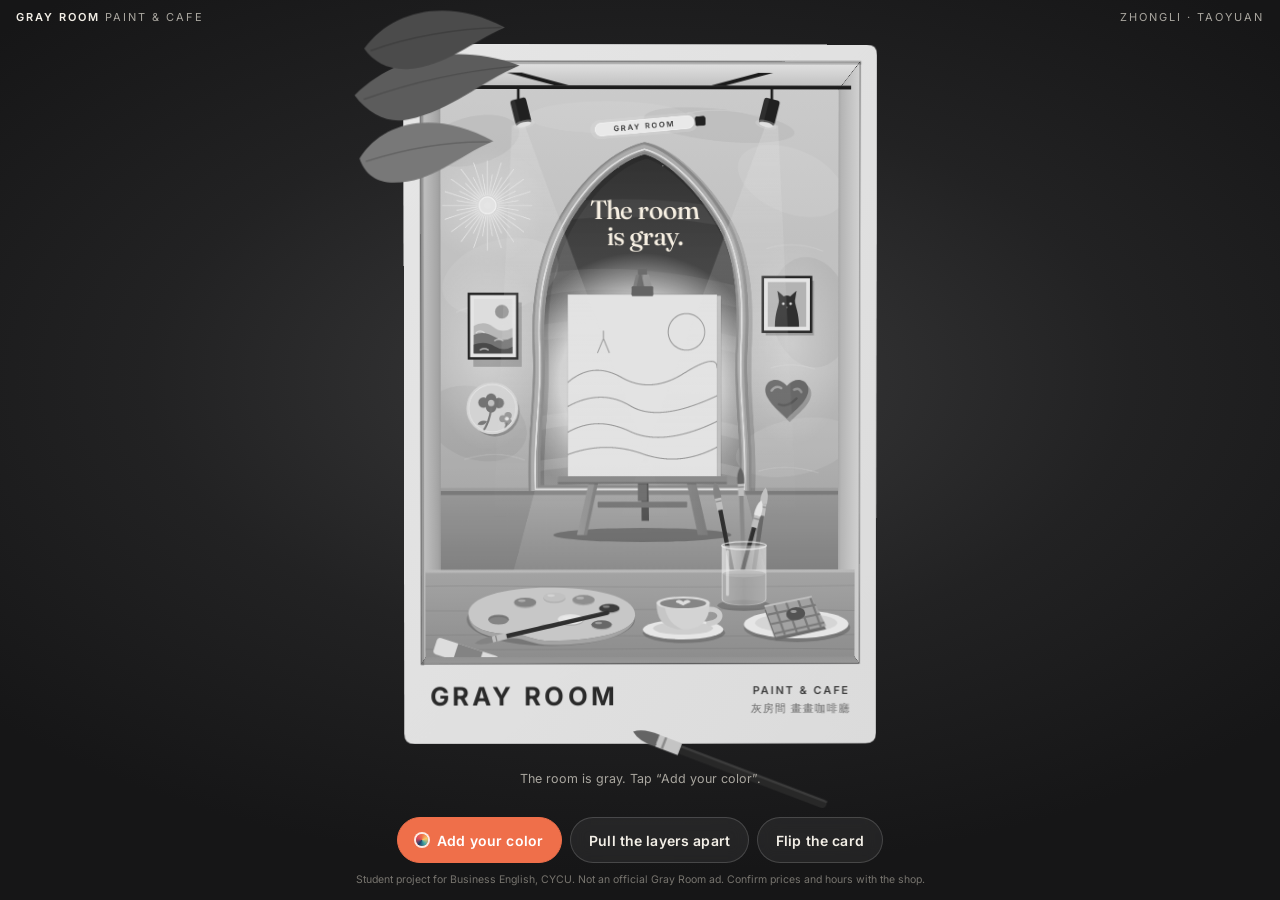
==== grayroom/index.html @ a8690498 "Add Gray Room 3D postcard page A layered CSS-3D virtual postcard for the Business English marketing " ====
<!doctype html>
<html lang="en">
<head>
<meta charset="utf-8">
<meta name="viewport" content="width=device-width, initial-scale=1, viewport-fit=cover">
<title>Gray Room Postcard</title>
<meta name="description" content="A layered 3D postcard for Gray Room Paint &amp; Cafe in Zhongli. Tilt it, add your color, and pull the layers apart.">
<meta name="theme-color" content="#1b1b1c">
<meta property="og:title" content="Gray Room Paint &amp; Cafe: a 3D postcard">
<meta property="og:description" content="The room is gray. The color is yours.">
<link rel="icon" href="data:image/svg+xml,%3Csvg xmlns='http://www.w3.org/2000/svg' viewBox='0 0 64 64'%3E%3Crect width='64' height='64' rx='12' fill='%23bdbbb6'/%3E%3Cpath d='M16 56V30a16 16 0 0 1 32 0v26z' fill='%23ef6f4a'/%3E%3C/svg%3E">
<link rel="preload" href="fonts/fraunces.woff2" as="font" type="font/woff2" crossorigin>
<style>
@font-face{font-family:Fraunces;src:url(fonts/fraunces.woff2) format("woff2");font-weight:300 700;font-style:normal;font-display:swap}
@font-face{font-family:Fraunces;src:url(fonts/fraunces-italic.woff2) format("woff2");font-weight:300 700;font-style:italic;font-display:swap}
@font-face{font-family:Inter;src:url(fonts/inter.woff2) format("woff2");font-weight:400 700;font-style:normal;font-display:swap}

:root{
  color-scheme:dark;
  --bg:#1b1b1c; --bg2:#2a2a2b; --ink:#f3efe7; --muted:#a9a69f; --line:rgba(255,255,255,.16);
  --coral:#ef6f4a; --amber:#f8c865; --paper:#f4f1ea; --paper-ink:#262626;
  --ease:cubic-bezier(.65,0,.25,1);
  --sans:Inter,"PingFang TC","Noto Sans TC","Microsoft JhengHei",system-ui,-apple-system,"Segoe UI",sans-serif;
  --serif:Fraunces,Georgia,"Times New Roman",serif;
}
*{box-sizing:border-box}
html,body{height:100%;margin:0}
body{
  background:var(--bg);color:var(--ink);font-family:var(--sans);
  -webkit-font-smoothing:antialiased;overflow:hidden;overscroll-behavior:none;
  -webkit-tap-highlight-color:transparent;
}
button{font:inherit;color:inherit}

.app{position:fixed;inset:0;display:flex;flex-direction:column;
  padding:max(10px,env(safe-area-inset-top)) max(16px,env(safe-area-inset-right)) max(12px,env(safe-area-inset-bottom)) max(16px,env(safe-area-inset-left))}

/* soft room light behind the card: gray at first, warm once colour arrives */
.glow{position:fixed;inset:0;pointer-events:none;
  background:radial-gradient(ellipse 70% 55% at 50% 42%,#3a3a3b 0%,#222223 55%,#161617 100%)}
.glow::after{content:"";position:absolute;inset:0;opacity:0;transition:opacity 2.6s var(--ease);
  background:radial-gradient(ellipse 72% 56% at 50% 42%,#5a3b3f 0%,#2c2330 52%,#151318 100%)}
body.is-color .glow::after{opacity:1}

.top{position:relative;z-index:3;display:flex;align-items:baseline;justify-content:space-between;gap:12px;
  font-size:clamp(9px,2.6vw,11px);letter-spacing:.18em;text-transform:uppercase;color:var(--muted);min-height:18px;white-space:nowrap}
.top b{color:var(--ink);font-weight:600}

/* ---------- stage ---------- */
.stage{position:relative;z-index:2;flex:1;min-height:0;display:grid;place-items:center;
  touch-action:none;cursor:grab;user-select:none;-webkit-user-select:none}
.stage.dragging{cursor:grabbing}
.rig{width:var(--W);height:calc(var(--W)*1.48);transition:transform 1.5s var(--ease)}
.persp{position:relative;width:100%;height:100%;perspective:calc(var(--W)*2.6);perspective-origin:50% 46%}
.card,.forecard{position:absolute;inset:0;transform-style:preserve-3d;will-change:transform}
.forecard{pointer-events:none;transition:opacity .6s var(--ease)}
body.mode-back .forecard{opacity:0}

.layer{position:absolute;transform-style:preserve-3d;transition:transform 1.5s var(--ease);pointer-events:none}
.layer.card-u{inset:0}
.layer.fore-u{inset:-15%}
.layer.fore-u svg{left:11.5385%;top:11.5385%;width:76.923%;height:76.923%}
.layer.fore-u::after{inset:11.5385%}
.layer.fore-u .tag{left:11.5385%;bottom:88.4615%}
/* scene layers are sheets the size of the window in the paper frame (36,36,928,1274 of 1000x1480) */
.layer.scene-u{left:3.6%;top:2.4324%;width:92.8%;height:86.0811%}
.layer.scene-u svg{overflow:hidden}

/* the room is a real box behind the paper: two side walls, ceiling, floor */
.box{position:absolute;pointer-events:none;transition:opacity .7s var(--ease),width 1.5s var(--ease),height 1.5s var(--ease),filter 2.4s var(--ease);
  filter:grayscale(1)}
body.is-color .box{filter:grayscale(0)}
.box.l,.box.r{top:2.4324%;height:86.0811%;width:var(--D)}
.box.t,.box.b{left:3.6%;width:92.8%;height:var(--D)}
.box.l{left:3.6%;transform-origin:0 50%;transform:rotateY(90deg);background:linear-gradient(90deg,#c9c5bd,#a8a49c 70%,#8c8880)}
.box.r{right:3.6%;transform-origin:100% 50%;transform:rotateY(-90deg);background:linear-gradient(270deg,#d6d2c9,#b9b5ad 70%,#9a968e)}
.box.t{top:2.4324%;transform-origin:50% 0;transform:rotateX(-90deg);background:linear-gradient(180deg,#e6e3dc,#c4c1ba 70%,#a9a69f)}
.box.b{bottom:11.4865%;transform-origin:50% 100%;transform:rotateX(90deg);background:linear-gradient(0deg,#9a9894,#807e7a 70%,#6a6866)}
body.mode-layers .box,body.mode-back .box{opacity:0}
.layer > .copy{position:absolute;inset:0}
.layer svg{position:absolute;inset:0;width:100%;height:100%;display:block;overflow:visible}

.copy.g{filter:grayscale(1) contrast(.94) brightness(.97)}
.copy.g .co,.copy.c .go{display:none}
.copy.c{
  -webkit-mask-image:radial-gradient(ellipse 100% 72% at 50% 53%,#000 calc(var(--r) - 16%),transparent var(--r));
          mask-image:radial-gradient(ellipse 100% 72% at 50% 53%,#000 calc(var(--r) - 16%),transparent var(--r));
}
.all-gray .copy.c{display:none}
.all-color .copy.c{-webkit-mask-image:none;mask-image:none}
.all-color .copy.g{display:none}

/* headline swap */
.w-gray,.w-color{transition:opacity 1.4s var(--ease)}
.w-color{opacity:0}
.w-stroke{stroke-dasharray:100;stroke-dashoffset:100;transition:stroke-dashoffset 1.6s var(--ease) 1.2s}
body.is-color .w-gray{opacity:0}
body.is-color .w-color{opacity:1;transition-delay:.9s}
body.is-color .w-stroke{stroke-dashoffset:0}

/* layer outlines + labels for the pulled-apart view */
.layer::after{content:"";position:absolute;inset:0;border:1px solid rgba(255,255,255,.5);border-radius:2px;
  background:rgba(255,255,255,.035);opacity:0;transition:opacity .9s var(--ease)}
.tag{position:absolute;left:0;bottom:100%;margin-bottom:calc(var(--W)*.012);white-space:nowrap;
  font:700 calc(var(--W)*.044)/1 var(--sans);letter-spacing:.04em;color:var(--amber);
  opacity:0;transition:opacity .9s var(--ease)}
body.mode-layers .layer::after{opacity:1}
body.mode-layers .tag{opacity:.95;transition-delay:.6s}

/* dust in the light + steam: slow drifting, nothing flies in */
.air{position:absolute;left:3.6%;top:2.4324%;width:92.8%;height:86.0811%;pointer-events:none;transform-style:preserve-3d;transition:transform 1.5s var(--ease),opacity .8s}
.mote{position:absolute;width:3px;height:3px;border-radius:50%;background:#fff3d6;opacity:0;
  animation:mote var(--d) linear var(--dl) infinite}
@keyframes mote{0%{transform:translate3d(0,0,0);opacity:0}15%{opacity:var(--o)}85%{opacity:var(--o)}100%{transform:translate3d(var(--dx),var(--dy),0);opacity:0}}
.steam{position:absolute;left:55.5%;top:82%;width:9%;height:9%;pointer-events:none}
.steam span{position:absolute;bottom:0;width:18%;height:100%;border-radius:50%;
  background:linear-gradient(to top,rgba(255,255,255,.5),rgba(255,255,255,0));filter:blur(3px);
  transform-origin:50% 100%;opacity:0;animation:steam 5.5s ease-in-out infinite}
.steam span:nth-child(1){left:18%}.steam span:nth-child(2){left:44%;animation-delay:1.8s}.steam span:nth-child(3){left:68%;animation-delay:3.4s}
@keyframes steam{0%{transform:translateY(8%) scaleY(.5) skewX(0);opacity:0}30%{opacity:.75}100%{transform:translateY(-70%) scaleY(1.15) skewX(9deg);opacity:0}}
body.mode-layers .air,body.mode-back .air{opacity:0}

/* ---------- back of the card ---------- */
.back{position:absolute;inset:0;transform:rotateY(180deg) translateZ(1px);backface-visibility:hidden;-webkit-backface-visibility:hidden;
  background:linear-gradient(135deg,#f7f4ee,#ece8df);color:var(--paper-ink);border-radius:2.2cqw;
  container-type:inline-size;overflow:hidden;opacity:0;transition:transform 1.5s var(--ease),opacity 0s linear .7s;pointer-events:none}
body.mode-back .back{opacity:1;pointer-events:auto;transition:transform 1.5s var(--ease),opacity 0s}
.back-in{position:absolute;inset:0;padding:5.4cqw 6.2cqw 5cqw;display:flex;flex-direction:column;font-size:3.1cqw;line-height:1.46}
.b-top{display:flex;justify-content:space-between;align-items:flex-start;gap:3cqw}
.b-kicker{font-size:2.5cqw;letter-spacing:.3em;text-transform:uppercase;color:#77736b;font-weight:600}
.b-name{margin-top:1.6cqw;font:700 6.2cqw/1.05 var(--sans);letter-spacing:.1em;text-transform:uppercase;color:var(--paper-ink)}
.b-name span{display:block;margin-top:1.6cqw;font-weight:500;font-size:3.6cqw;letter-spacing:.3em;color:#5b5750}
.b-rate{margin-top:2.4cqw;font-size:2.8cqw;color:#5b5750}
.b-rate b{color:#c8502f;font-weight:600}
.stampbox{position:relative;width:36cqw;height:26.5cqw;flex:none}
.stamp{position:absolute;right:0;top:0;width:31cqw;aspect-ratio:4/3;margin:0;background:#fff;padding:1.5cqw;transform:rotate(2.5deg);
  box-shadow:0 .5cqw 1.8cqw rgba(0,0,0,.2);
  outline:.5cqw dotted #cfc9bd;outline-offset:-.15cqw}
.stamp svg,.stamp img{width:100%;height:100%;display:block;object-fit:cover}
.postmark{position:absolute;left:0;bottom:0;width:15cqw;height:15cqw;opacity:.62;transform:rotate(-12deg)}
.b-h{font-family:var(--serif);font-weight:500;font-size:7.3cqw;line-height:1.06;letter-spacing:-.025em;margin:2.6cqw 0 2.2cqw}
.b-h em{font-style:italic;color:#c8502f}
.b-p{margin:0;color:#4b4842}
.facts{list-style:none;margin:3cqw 0 0;padding:0;display:grid;grid-template-columns:repeat(3,1fr);gap:2.4cqw}
.facts li{border-top:.5cqw solid var(--paper-ink);padding-top:1.6cqw;font-size:2.75cqw;line-height:1.35;color:#5b5750}
.facts b{display:block;font-family:var(--serif);font-weight:600;font-size:4.1cqw;line-height:1.15;color:var(--paper-ink);margin-bottom:.7cqw;letter-spacing:-.01em}
.offer{margin:2.8cqw 0 0;padding:2.1cqw 3cqw;background:#262626;color:#f6efe2;border-radius:1.6cqw;font-size:2.95cqw;line-height:1.4}
.offer b{color:var(--amber);font-weight:600}
.info{margin:auto 0 0;display:grid;grid-template-columns:auto 1fr;gap:1.1cqw 3cqw;font-size:2.8cqw;line-height:1.38;color:#4b4842;
  border-top:.25cqw solid #cfc9bd;padding-top:2.4cqw}
.info dt{font-weight:600;letter-spacing:.14em;text-transform:uppercase;font-size:2.45cqw;color:#77736b;padding-top:.35cqw}
.info dd{margin:0}
.cta{display:grid;grid-template-columns:repeat(3,1fr);gap:2cqw;margin-top:2.6cqw}
.cta a{display:flex;align-items:center;justify-content:center;min-height:11cqw;padding:0 1cqw;border-radius:99px;
  text-decoration:none;font-weight:600;font-size:3cqw;color:var(--paper-ink);border:.4cqw solid var(--paper-ink);text-align:center}
.cta a.primary{background:var(--coral);border-color:var(--coral);color:#fff}
.cta a:focus-visible{outline:.6cqw solid #1c3f6e;outline-offset:.5cqw}
.fine{margin:2.2cqw 0 0;font-size:2.1cqw;line-height:1.4;color:#8a857b}

/* ---------- controls ---------- */
.ui{position:relative;z-index:3;display:flex;flex-direction:column;align-items:center;gap:10px;padding-top:8px}
.hint{margin:0;font-size:12.5px;line-height:1.5;color:var(--muted);min-height:3em;max-width:34em;text-align:center}
.hint b{color:var(--amber);font-weight:600}
.hint span{white-space:nowrap}
.btns{display:flex;gap:8px;flex-wrap:wrap;justify-content:center}
.btn{appearance:none;border:1px solid var(--line);background:rgba(255,255,255,.06);
  min-height:46px;padding:0 18px;border-radius:99px;font-size:14px;font-weight:600;letter-spacing:.01em;cursor:pointer;
  display:inline-flex;align-items:center;gap:9px;transition:background .35s,border-color .35s,color .35s,opacity .35s;
  backdrop-filter:blur(8px);-webkit-backdrop-filter:blur(8px)}
.btn:hover{background:rgba(255,255,255,.12)}
.btn:focus-visible{outline:2px solid var(--amber);outline-offset:3px}
.btn[aria-pressed="true"]{background:var(--ink);color:#1b1b1c;border-color:var(--ink)}
.btn.primary{background:var(--coral);border-color:var(--coral);color:#fff}
.btn.primary:hover{background:#f58460}
.btn.primary[aria-pressed="true"]{background:rgba(255,255,255,.06);border-color:var(--line);color:var(--ink)}
.dot{width:12px;height:12px;border-radius:50%;flex:none;
  background:conic-gradient(#ef6f4a,#f8c865,#46a9a4,#1c3f6e,#d94a5c,#ef6f4a);box-shadow:0 0 0 2px rgba(255,255,255,.85)}
.btn.primary[aria-pressed="true"] .dot{background:#9b9b9b}
.credit{margin:0;font-size:10.5px;line-height:1.4;color:#77746e;text-align:center}

@media (max-height:700px){.btn{min-height:42px}.ui{gap:7px}.hint{min-height:1.5em}}
@media (orientation:landscape) and (max-height:540px){
  .app{flex-direction:row;align-items:stretch;gap:18px}
  .top{position:absolute;left:max(16px,env(safe-area-inset-left));right:max(16px,env(safe-area-inset-right));top:max(8px,env(safe-area-inset-top))}
  .stage{flex:1.1}
  .ui{flex:1;justify-content:center;padding-top:22px}
  .btns{flex-direction:column;align-items:stretch;width:min(100%,300px)}
  .btn{justify-content:center}
}
body.print{background:linear-gradient(135deg,#f7f4ee,#ece8df);overflow:hidden}
body.print .glow,body.print .top,body.print .ui,body.print .air{display:none}
body.print .app{padding:0}
body.print .rig,body.print .layer,body.print .box,body.print .back{transition:none!important}
body.print .back{border-radius:0}
.force-c .copy.c{display:block!important;-webkit-mask-image:none!important;mask-image:none!important}
.force-c .copy.g{display:none!important}
.arch-gray .lf{filter:grayscale(1) brightness(1.04)}
.pscan{margin:3cqw 0 0;display:grid;grid-template-columns:auto 1fr;gap:3.6cqw;align-items:center;background:#262626;color:#f6efe2;border-radius:1.8cqw;padding:2.6cqw}
.qr{width:23cqw}
.qr svg{display:block;width:100%;height:auto;background:#fff;padding:2.2cqw;border-radius:1cqw;box-sizing:border-box}
.scan{margin:0;font-family:var(--serif);font-size:4.15cqw;line-height:1.16;white-space:nowrap;letter-spacing:-.015em;font-weight:500}
.scan em{display:block;font-style:italic;color:var(--amber)}
.scan-s{margin:1.8cqw 0 0;font-size:2.55cqw;line-height:1.4;color:#d8d2c6}
.scan-s b{display:block;margin-top:.7cqw;font-weight:600;font-size:2.4cqw;color:#fff;white-space:nowrap}
body.print .info{margin:2.4cqw 0 0;border:0;padding:0;font-size:2.75cqw;gap:.7cqw 3cqw}
body.print .back-in{padding-bottom:5.6cqw}
body.print .b-h{font-size:7.1cqw;margin:1.6cqw 0 1.8cqw}
body.print .facts{margin-top:2.6cqw}
body.print .pscan{margin-top:2.6cqw}
body.print .stampbox{height:25cqw}
body.print-back .layer,body.print-back .box,body.print-back .forecard{display:none}
body.print-back .card,body.print-back .back{transform:none!important;-webkit-backface-visibility:visible;backface-visibility:visible}
.pfine{margin:auto 0 0;padding-top:2cqw;font-size:2.05cqw;line-height:1.35;color:#8a857b}
@media (prefers-reduced-motion:reduce){
  .rig,.layer,.air{transition-duration:.01s}
  .mote,.steam span{animation:none}
}
</style>
</head>
<body class="mode-front">
<div class="glow" aria-hidden="true"></div>
<div class="app">
  <header class="top"><span><b>Gray Room</b> Paint &amp; Cafe</span><span>Zhongli · Taoyuan</span></header>

  <main class="stage" id="stage">
    <div class="rig" id="rig">
      <div class="persp" id="persp">
        <div class="card all-gray" id="card" role="img" aria-label="A layered postcard of Gray Room Paint and Cafe: a gray concrete room with an arch, an easel, track lights and a table with paint and coffee.">
          <article class="back" id="back">
            <div class="back-in">
              <div class="b-top">
                <div>
                  <div class="b-kicker">Postcard from</div>
                  <div class="b-name">Gray Room<span>灰房間 畫畫咖啡廳</span></div>
                  <div class="b-rate"><b>★ 4.9</b> on Google · 92 reviews</div>
                </div>
                <div class="stampbox">
                  <figure class="stamp" id="photoSlot" aria-label="The Gray Room shopfront"></figure>
                  <svg class="postmark" viewBox="0 0 100 100" aria-hidden="true"><circle cx="50" cy="50" r="46" fill="none" stroke="#3a3a3a" stroke-width="2"/><circle cx="50" cy="50" r="30" fill="none" stroke="#3a3a3a" stroke-width="1.4"/><path id="pm" d="M50,50 m-37.5,0 a37.5,37.5 0 1,1 75,0 a37.5,37.5 0 1,1 -75,0" fill="none"/><text font-family="Inter,sans-serif" font-size="8" font-weight="600" letter-spacing="2.3" fill="#3a3a3a"><textPath href="#pm" startOffset="1%">PAINT · SIP · STAY · PAINT · SIP · STAY ·</textPath></text><text x="50" y="48" text-anchor="middle" font-family="Fraunces,serif" font-size="12.5" font-weight="600" fill="#3a3a3a">Zhongli</text><text x="50" y="60" text-anchor="middle" font-family="Inter,sans-serif" font-size="6.5" letter-spacing="1.6" fill="#3a3a3a">TAOYUAN</text></svg>
                </div>
              </div>
              <h2 class="b-h">A quiet gray room, waiting for <em>your</em> color.</h2>
              <p class="b-p">No talent required. Bring a picture you love and the teacher pencils the outline for you. Then paint, sip a coffee, and stay as long as you like.</p>
              <ul class="facts">
                <li><b>No time limit</b>Paint at your own pace.</li>
                <li><b>From NT$660</b>Canvas, paints and brushes included.</li>
                <li><b>Drinks from NT$130</b>Coffee, milk tea and croissant waffles.</li>
              </ul>
              <p class="offer"><b>Birthday month?</b> Tell us when you book and take 10% off your painting session.</p>
              <dl class="info">
                <dt>Find us</dt><dd>No. 12, Sanhe 1st St., Zhongli, Taoyuan · near CYCU</dd>
                <dt>Book</dt><dd>Official LINE, Instagram, or 03-283-0069</dd>
                <dt>Open</dt><dd>Mon–Fri 13:00–18:00 · Sat–Sun 12:00–19:00<br>By reservation. Closing days vary.</dd>
              </dl>
              <div class="cta">
                <a class="primary" href="tel:+88632830069" aria-label="Call 03-283-0069 to book">Call to book</a>
                <a href="https://www.google.com/maps/search/?api=1&query=Gray+Room+%E7%81%B0%E6%88%BF%E9%96%93+%E6%A1%83%E5%9C%92%E5%B8%82%E4%B8%AD%E5%A3%A2%E5%8D%80%E4%B8%89%E5%92%8C%E4%B8%80%E8%A1%9712%E8%99%9F" target="_blank" rel="noopener">Open in Maps</a>
                <a href="https://www.instagram.com/grayroom_paintcafe/" target="_blank" rel="noopener">Instagram</a>
              </div>
            </div>
          </article>
        </div>
        <div class="forecard all-gray" id="forecard" aria-hidden="true"></div>
      </div>
    </div>
  </main>

  <footer class="ui">
    <p class="hint" id="hint" aria-live="polite">The room is gray. Tap “Add your color”.</p>
    <div class="btns">
      <button class="btn primary" id="bColor" aria-pressed="false"><span class="dot" aria-hidden="true"></span><span class="lbl">Add your color</span></button>
      <button class="btn" id="bLayers" aria-pressed="false">Pull the layers apart</button>
      <button class="btn" id="bFlip" aria-pressed="false">Flip the card</button>
    </div>
    <p class="credit">Student project for Business English, CYCU. Not an official Gray Room ad. Confirm prices and hours with the shop.</p>
  </footer>
</div>

<script src="scene.js"></script>
<script>
(() => {
  const $ = s => document.querySelector(s);
  const body = document.body, stage = $('#stage'), rig = $('#rig'), card = $('#card'), fore = $('#forecard');
  const Q = new URLSearchParams(location.search), PRINT = Q.get('print'), STATE = Q.get('state') || 'arch';
  const reduce = PRINT ? true : matchMedia('(prefers-reduced-motion: reduce)').matches;
  if (PRINT) body.classList.add('print');
  if (!/\bmode-/.test(body.className)) body.classList.add('mode-front');
  const P = 2.6;                         // perspective distance in card widths
  const MAXD = 330;                      // depth of the box, card units

  /* ---------- build layers ---------- */
  const layers = GR.layers({ print: !!PRINT });
  const els = layers.map((L, i) => {
    const el = document.createElement('div');
    el.className = 'layer ' + (L.kind === 'scene' ? 'scene-u' : L.id === 'fore' ? 'fore-u' : 'card-u');
    el.dataset.id = L.id;
    // each copy needs its own gradient / clip ids
    const ids = (html, sfx) => html.replace(/id="([\w-]+)"/g, `id="$1${sfx}"`).replace(/url\(#([\w-]+)\)/g, `url(#$1${sfx})`);
    el.innerHTML = L.dual
      ? `<div class="copy g">${ids(L.html, '-g')}</div><div class="copy c">${ids(L.html, '-c')}</div>`
      : `<div class="copy">${L.html}</div>`;
    const tag = document.createElement('span');
    tag.className = 'tag';
    tag.textContent = String(i + 1).padStart(2, '0');
    el.appendChild(tag);
    if (L.id === 'fore') $('#forecard').appendChild(el); else card.insertBefore(el, $('#back'));
    return el;
  });

  $('#photoSlot').innerHTML = GR.shopfront;
  const box = ['l', 'r', 't', 'b'].map(k => {
    const d = document.createElement('div'); d.className = 'box ' + k; card.insertBefore(d, card.firstChild); return d;
  });

  /* dust motes drifting in the light, steam over the coffee */
  const air = document.createElement('div');
  air.className = 'air';
  let s = 7; const rnd = () => (s = (s * 16807) % 2147483647) / 2147483647;
  for (let i = 0; i < 16; i++) {
    const m = document.createElement('i');
    m.className = 'mote';
    const size = 2 + rnd() * 2.5;
    m.style.cssText = `left:${24 + rnd() * 52}%;top:${22 + rnd() * 48}%;width:${size}px;height:${size}px;` +
      `--dx:${(rnd() * 26 - 13).toFixed(1)}px;--dy:${(-18 - rnd() * 34).toFixed(1)}px;` +
      `--d:${(9 + rnd() * 9).toFixed(1)}s;--dl:${(-rnd() * 18).toFixed(1)}s;--o:${(.25 + rnd() * .45).toFixed(2)}`;
    air.appendChild(m);
  }
  air.insertAdjacentHTML('beforeend', '<div class="steam"><span></span><span></span><span></span></div>');
  card.insertBefore(air, $('#back'));

  /* ---------- modes ---------- */
  let mode = 'front';
  const MODES = {
    front:  { spread: 1,    rig: 'translate3d(0,0,0) scale(1)' },
    layers: { spread: 3.0,  rig: 'translate3d(-13%,7%,0) scale(.74)' },
    back:   { spread: 0.03, rig: 'translate3d(0,0,0) scale(1)' },
  };
  /* ---------- sizing ---------- */
  let W = 360;
  function size() {
    const r = stage.getBoundingClientRect();
    W = PRINT ? 500 : Math.max(200, Math.min(r.width * 0.93, (r.height - 34) / 1.48, 560));
    if (PRINT) MODES.back.rig = 'none'; else
    // the back is text: bring the card as close as the screen allows
    MODES.back.rig = `translate3d(0,0,0) scale(${Math.max(1, Math.min((r.width - 6) / W, (r.height - 6) / (W * 1.48), 1.3)).toFixed(3)})`;
    rig.style.setProperty('--W', W.toFixed(1) + 'px');
    layout();
  }

  function layout() {
    const m = MODES[mode], u = W / 1000;
    layers.forEach((L, i) => {
      els[i].style.transform = `translateZ(${(L.z * m.spread * u).toFixed(2)}px)`;
    });
    card.style.setProperty('--D', (MAXD * m.spread * u).toFixed(2) + 'px');
    air.style.transform = `translateZ(${(-110 * m.spread * u).toFixed(2)}px)`;
    $('#back').style.transform = `rotateY(180deg) translateZ(${(MAXD * m.spread * u + 1).toFixed(2)}px)`;
    rig.style.transform = m.rig;
  }
  const HINTS = {
    gray: 'The room is gray. Tap “Add your color”.',
    front: 'Tilt your phone, or drag the card, to look around.',
    layers: layers.map((L, i) => `<span><b>${String(i + 1).padStart(2, '0')}</b> ${L.name}</span>`).join(' · '),
    back: 'Tap a button on the card to book or find the shop.',
    turn: 'Turn your phone upright for a bigger card.',
  };
  function setHint() {
    const low = innerWidth > innerHeight && innerHeight < 540;
    $('#hint').innerHTML = mode === 'front' ? (colored ? (low ? HINTS.turn : HINTS.front) : HINTS.gray) : HINTS[mode];
  }
  function setMode(next) {
    mode = next;
    body.classList.remove('mode-front', 'mode-layers', 'mode-back');
    body.classList.add('mode-' + mode);
    $('#bLayers').setAttribute('aria-pressed', mode === 'layers');
    $('#bLayers').textContent = mode === 'layers' ? 'Close the layers' : 'Pull the layers apart';
    $('#bFlip').setAttribute('aria-pressed', mode === 'back');
    $('#bFlip').textContent = mode === 'back' ? 'Back to the front' : 'Flip the card';
    layout(); setHint();
  }
  $('#bLayers').addEventListener('click', () => setMode(mode === 'layers' ? 'front' : 'layers'));
  $('#bFlip').addEventListener('click', () => setMode(mode === 'back' ? 'front' : 'back'));

  /* ---------- colour bloom ---------- */
  let colored = false, r = 0, rTarget = 0, rAnim = 0;
  const R_MAX = 170;
  function paintMask() {
    card.style.setProperty('--r', r.toFixed(2) + '%');
    fore.style.setProperty('--r', r.toFixed(2) + '%');
    for (const c of [card, fore]) {
      c.classList.toggle('all-gray', r <= 0.01);
      c.classList.toggle('all-color', r >= R_MAX - 0.01);
    }
  }
  function animateR() {
    cancelAnimationFrame(rAnim);
    const from = r, to = rTarget, dur = reduce ? 1 : 3400 * Math.abs(to - from) / R_MAX + 300, t0 = performance.now();
    const ease = t => t < .5 ? 2 * t * t : 1 - Math.pow(-2 * t + 2, 2) / 2;
    (function step(now) {
      const t = Math.min(1, (now - t0) / dur);
      r = from + (to - from) * ease(t);
      paintMask();
      if (t < 1) rAnim = requestAnimationFrame(step);
    })(t0);
  }
  $('#bColor').addEventListener('click', () => {
    askGyro();
    colored = !colored;
    body.classList.toggle('is-color', colored);
    $('#bColor').setAttribute('aria-pressed', colored);
    $('#bColor .lbl').textContent = colored ? 'Back to gray' : 'Add your color';
    rTarget = colored ? R_MAX : 0;
    animateR(); setHint();
  });

  /* ---------- look around: pointer, drag, gyro, gentle idle sway ---------- */
  let tx = 0, ty = 0, cx = 0, cy = 0, lastInput = -1e9, dragging = false, px = 0, py = 0, curRy = 0, curRx = 0;
  const clamp = (v, a, b) => Math.max(a, Math.min(b, v));
  stage.addEventListener('pointermove', e => {
    if (e.pointerType === 'mouse' && !dragging) {
      const b = stage.getBoundingClientRect();
      tx = clamp((e.clientX - b.left) / b.width * 2 - 1, -1, 1);
      ty = clamp((e.clientY - b.top) / b.height * 2 - 1, -1, 1);
      lastInput = performance.now();
    } else if (dragging) {
      tx = clamp(tx + (e.clientX - px) / (W * 0.55), -1, 1);
      ty = clamp(ty + (e.clientY - py) / (W * 0.8), -1, 1);
      px = e.clientX; py = e.clientY; lastInput = performance.now();
    }
  });
  stage.addEventListener('pointerdown', e => {
    if (e.target.closest('a')) return;
    dragging = true; px = e.clientX; py = e.clientY; stage.classList.add('dragging');
    try { stage.setPointerCapture(e.pointerId); } catch (_) {}
  });
  const endDrag = () => { dragging = false; stage.classList.remove('dragging'); };
  stage.addEventListener('pointerup', endDrag);
  stage.addEventListener('pointercancel', endDrag);
  stage.addEventListener('pointerleave', e => { if (e.pointerType === 'mouse') { tx = 0; ty = 0; } });

  let gyroOn = false, g0 = null;
  function onGyro(e) {
    if (e.gamma == null || e.beta == null || dragging) return;
    if (!g0) g0 = { g: e.gamma, b: e.beta };
    tx = clamp((e.gamma - g0.g) / 22, -1, 1);
    ty = clamp((e.beta - g0.b) / 26, -1, 1);
    lastInput = performance.now();
  }
  function askGyro() {
    if (gyroOn || typeof DeviceOrientationEvent === 'undefined') return;
    const start = () => { gyroOn = true; addEventListener('deviceorientation', onGyro); };
    if (typeof DeviceOrientationEvent.requestPermission === 'function') {
      DeviceOrientationEvent.requestPermission().then(s => { if (s === 'granted') start(); }).catch(() => {});
    } else start();
  }
  if (typeof DeviceOrientationEvent !== 'undefined' && typeof DeviceOrientationEvent.requestPermission !== 'function') askGyro();

  function frame(now) {
    if (PRINT) { tx = ty = cx = cy = curRx = 0; curRy = mode === 'back' ? 180 : 0; }   // a still: never tilted
    let gx = tx, gy = ty;
    if (!reduce && !dragging && now - lastInput > 2600) {      // slow sway so the depth shows on its own
      const t = now / 1000;
      gx = Math.sin(t * 0.42) * 0.42; gy = Math.sin(t * 0.31 + 1.2) * 0.3;
      tx += (gx - tx) * 0.02; ty += (gy - ty) * 0.02;
    }
    cx += (gx - cx) * 0.075; cy += (gy - cy) * 0.075;
    let ry, rx;
    if (mode === 'layers') { ry = -40 + cx * 24; rx = 8 - cy * 12; }
    else if (mode === 'back') { ry = 180 + cx * 7; rx = -cy * 5; }
    else { ry = cx * 13; rx = -cy * 9; }
    curRy += (ry - curRy) * 0.085; curRx += (rx - curRx) * 0.085;
    fore.style.transform = card.style.transform = `rotateX(${curRx.toFixed(3)}deg) rotateY(${curRy.toFixed(3)}deg)`;
    requestAnimationFrame(frame);
  }

  addEventListener('resize', () => { size(); setHint(); });
  size(); paintMask(); setHint();

  if (PRINT) {
    // paper version: a still of the card. "arch" = the room stays gray, colour waits behind the arch.
    if (STATE === 'color') { r = R_MAX; body.classList.add('is-color'); paintMask(); }
    if (STATE === 'arch') {
      body.classList.add('arch-gray');
      els.forEach((el, i) => { if (['mural', 'frame', 'fore', 'words'].includes(layers[i].id)) el.classList.add('force-c'); });
    }
    if (PRINT === 'back') {
      setMode('back'); body.classList.add('print-back');
      const sc = document.createElement('script');
      sc.src = 'qr.js';
      sc.onload = () => {
        const q = window.GR_QR, info = $('.info');
        info.insertAdjacentHTML('beforebegin', `<div class="pscan"><div class="qr"><svg viewBox="-0.5 -0.5 ${q.n + 1} ${q.n + 1}" shape-rendering="crispEdges" role="img" aria-label="QR code"><path d="${q.d}" stroke="#1d1d1d" stroke-width="1.02" fill="none"/></svg></div>` +
          `<div><p class="scan">This card is gray on purpose.<em>Scan it and add your color.</em></p>` +
          `<p class="scan-s">The room comes alive in 3D on your phone.<b>${q.url.replace('https://', '').replace(/\/$/, '')}</b></p></div></div>`);
        info.innerHTML = '<dt>Find us</dt><dd>No. 12, Sanhe 1st St., Zhongli, Taoyuan · near CYCU</dd>' +
          '<dt>Open</dt><dd>Mon–Fri 13:00–18:00 · Sat–Sun 12:00–19:00 (days vary)</dd>' +
          '<dt>Book</dt><dd>Reserve via LINE, Instagram or 03-283-0069</dd>' +
          '<dt>Offer</dt><dd>Birthday month? Take 10% off your painting session.</dd>';
        $('.cta').outerHTML = '<p class="pfine">Student project for Business English, Chung Yuan Christian University. Not an official Gray Room advertisement. Please confirm prices, offers and hours with the shop.</p>';
        $('.offer').remove();
        body.dataset.ready = '1';
      };
      document.head.appendChild(sc);
      curRy = 180;
    } else body.dataset.ready = '1';
    tx = ty = cx = cy = 0; lastInput = 1e15;
  }
  requestAnimationFrame(frame);

  /* hooks used to take the screenshots and the print stills */
  window.__gr = { setMode, tilt: (x, y) => { tx = x; ty = y; cx = x; cy = y; lastInput = 1e15; }, snap: () => { const m = mode; curRy = m === 'layers' ? -40 + cx * 24 : m === 'back' ? 180 + cx * 7 : cx * 13; curRx = m === 'layers' ? 8 - cy * 12 : m === 'back' ? -cy * 5 : -cy * 9; } };
})();
</script>
</body>
</html>
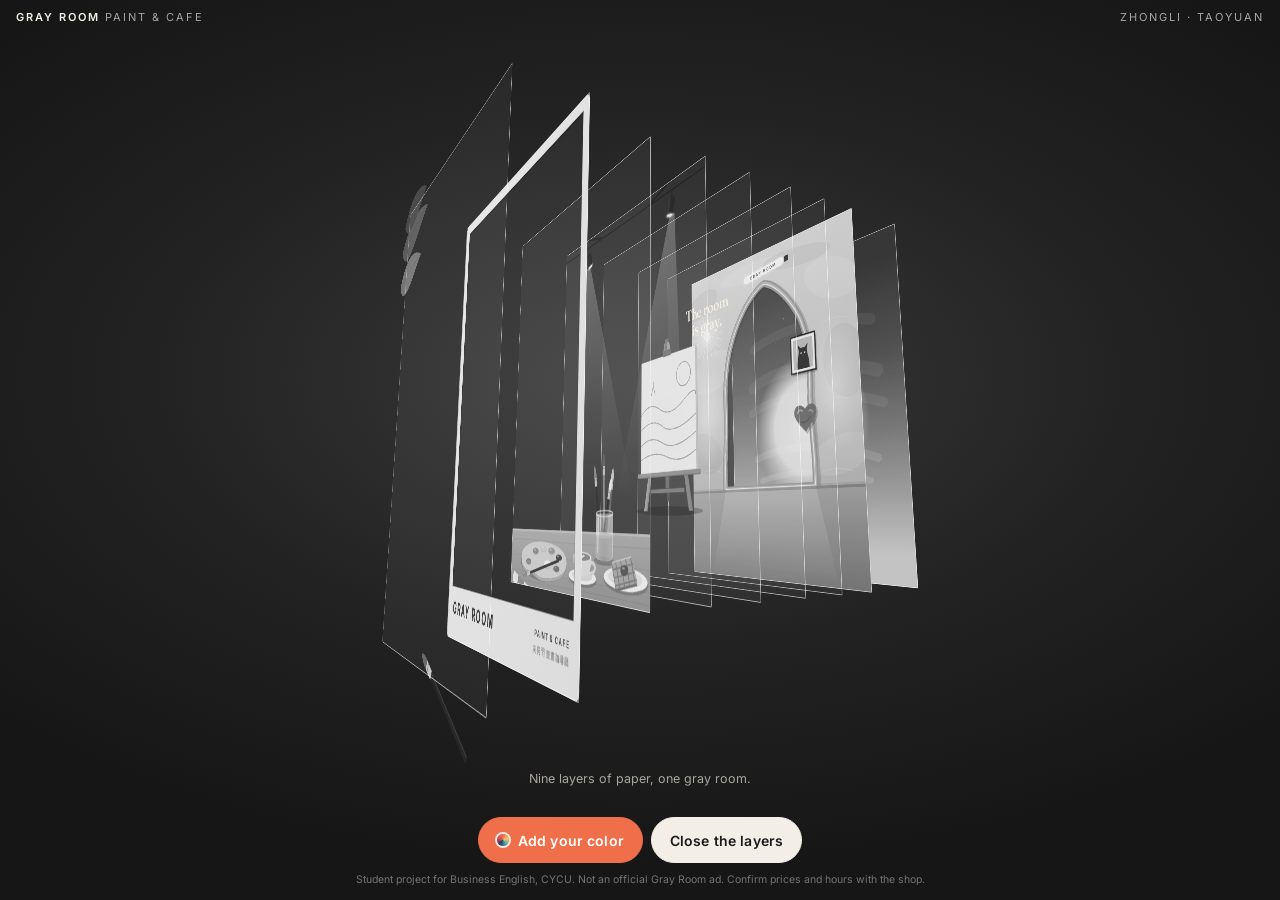
==== commit a502350e: "Gray Room postcard: free rotation, tap-to-paint, clearer layers view - Drag spins the card freely; t" ====
--- a/grayroom/index.html
+++ b/grayroom/index.html
@@ -50,13 +50,19 @@
 .stage{position:relative;z-index:2;flex:1;min-height:0;display:grid;place-items:center;
   touch-action:none;cursor:grab;user-select:none;-webkit-user-select:none}
 .stage.dragging{cursor:grabbing}
-.rig{width:var(--W);height:calc(var(--W)*1.48);transition:transform 1.5s var(--ease)}
-.persp{position:relative;width:100%;height:100%;perspective:calc(var(--W)*2.6);perspective-origin:50% 46%}
-.card,.forecard{position:absolute;inset:0;transform-style:preserve-3d;will-change:transform}
-.forecard{pointer-events:none;transition:opacity .6s var(--ease)}
-body.mode-back .forecard{opacity:0}
-
-.layer{position:absolute;transform-style:preserve-3d;transition:transform 1.5s var(--ease);pointer-events:none}
+.rig{width:var(--W);height:calc(var(--W)*1.48);opacity:0;transition:transform 1.5s var(--ease),opacity .8s var(--ease)}
+body.ready .rig{opacity:1}
+.persp{position:relative;width:100%;height:100%;perspective:calc(var(--W)*var(--P,2.6));perspective-origin:50% 46%}
+.card,.forecard,.backfield{position:absolute;inset:0;transform-style:preserve-3d;will-change:transform}
+.backfield{pointer-events:none;z-index:0}
+.card{z-index:1}
+.forecard{z-index:2}
+body.facing-back .forecard{z-index:0}
+[hidden]{display:none!important}
+.forecard{pointer-events:none}
+
+.layer{position:absolute;transform-style:preserve-3d;transition:transform 1.5s var(--ease),opacity .55s var(--ease);pointer-events:none}
+.layer.dim{opacity:.07}
 .layer.card-u{inset:0}
 .layer.fore-u{inset:-15%}
 .layer.fore-u svg{left:11.5385%;top:11.5385%;width:76.923%;height:76.923%}
@@ -76,18 +82,22 @@
 .box.r{right:3.6%;transform-origin:100% 50%;transform:rotateY(-90deg);background:linear-gradient(270deg,#d6d2c9,#b9b5ad 70%,#9a968e)}
 .box.t{top:2.4324%;transform-origin:50% 0;transform:rotateX(-90deg);background:linear-gradient(180deg,#e6e3dc,#c4c1ba 70%,#a9a69f)}
 .box.b{bottom:11.4865%;transform-origin:50% 100%;transform:rotateX(90deg);background:linear-gradient(0deg,#9a9894,#807e7a 70%,#6a6866)}
-body.mode-layers .box,body.mode-back .box{opacity:0}
+body.mode-layers .box,body.mode-layers .shell{opacity:0}
+/* paper sides: the card is a solid block when you turn it */
+.shell{position:absolute;pointer-events:none;transition:opacity .7s var(--ease),width 1.5s var(--ease),height 1.5s var(--ease)}
+.shell.l,.shell.r{top:.9%;height:98.2%;width:var(--D)}
+.shell.t,.shell.b{left:1.3%;width:97.4%;height:var(--D)}
+.shell.l{left:0;transform-origin:0 50%;transform:rotateY(90deg);background:linear-gradient(90deg,#dcd8cf,#cbc7be)}
+.shell.r{right:0;transform-origin:100% 50%;transform:rotateY(-90deg);background:linear-gradient(270deg,#e4e0d7,#d2cec5)}
+.shell.t{top:0;transform-origin:50% 0;transform:rotateX(-90deg);background:linear-gradient(180deg,#f3f0e9,#e2ded5)}
+.shell.b{bottom:0;transform-origin:50% 100%;transform:rotateX(90deg);background:linear-gradient(0deg,#c9c5bc,#b7b3aa)}
 .layer > .copy{position:absolute;inset:0}
 .layer svg{position:absolute;inset:0;width:100%;height:100%;display:block;overflow:visible}
 
 .copy.g{filter:grayscale(1) contrast(.94) brightness(.97)}
 .copy.g .co,.copy.c .go{display:none}
-.copy.c{
-  -webkit-mask-image:radial-gradient(ellipse 100% 72% at 50% 53%,#000 calc(var(--r) - 16%),transparent var(--r));
-          mask-image:radial-gradient(ellipse 100% 72% at 50% 53%,#000 calc(var(--r) - 16%),transparent var(--r));
-}
 .all-gray .copy.c{display:none}
-.all-color .copy.c{-webkit-mask-image:none;mask-image:none}
+.all-color .copy.c{-webkit-clip-path:none!important;clip-path:none!important}
 .all-color .copy.g{display:none}
 
 /* headline swap */
@@ -99,13 +109,17 @@
 body.is-color .w-stroke{stroke-dashoffset:0}
 
 /* layer outlines + labels for the pulled-apart view */
-.layer::after{content:"";position:absolute;inset:0;border:1px solid rgba(255,255,255,.5);border-radius:2px;
-  background:rgba(255,255,255,.035);opacity:0;transition:opacity .9s var(--ease)}
+.layer::after{content:"";position:absolute;inset:0;border:1.5px solid rgba(255,255,255,.62);border-radius:2px;
+  background:rgba(255,255,255,.045);opacity:0;transition:opacity .9s var(--ease)}
 .tag{position:absolute;left:0;bottom:100%;margin-bottom:calc(var(--W)*.012);white-space:nowrap;
-  font:700 calc(var(--W)*.044)/1 var(--sans);letter-spacing:.04em;color:var(--amber);
+  font:600 calc(var(--W)*.046)/1 var(--sans);letter-spacing:.02em;color:var(--ink);
   opacity:0;transition:opacity .9s var(--ease)}
 body.mode-layers .layer::after{opacity:1}
 body.mode-layers .tag{opacity:.95;transition-delay:.6s}
+.tag b{color:var(--amber);font-weight:700}
+.tag span{display:none}
+.layer.on .tag span{display:inline}
+.rays.dim{opacity:0!important;transition-duration:1.5s,.4s}
 
 /* dust in the light + steam: slow drifting, nothing flies in */
 .air{position:absolute;left:3.6%;top:2.4324%;width:92.8%;height:86.0811%;pointer-events:none;transform-style:preserve-3d;transition:transform 1.5s var(--ease),opacity .8s}
@@ -118,13 +132,59 @@
   transform-origin:50% 100%;opacity:0;animation:steam 5.5s ease-in-out infinite}
 .steam span:nth-child(1){left:18%}.steam span:nth-child(2){left:44%;animation-delay:1.8s}.steam span:nth-child(3){left:68%;animation-delay:3.4s}
 @keyframes steam{0%{transform:translateY(8%) scaleY(.5) skewX(0);opacity:0}30%{opacity:.75}100%{transform:translateY(-70%) scaleY(1.15) skewX(9deg);opacity:0}}
-body.mode-layers .air,body.mode-back .air{opacity:0}
+body.mode-layers .air{opacity:0}
+
+
+/* ---------- light, paint and atmosphere ---------- */
+.no-anim .rig,.no-anim .layer,.no-anim .box,.no-anim .rays,.no-anim .air{transition:none!important}
+body.intro .tag{opacity:0!important}
+/* a streak of light that slides over paper and glass as the card turns */
+.glare{position:absolute;inset:0;overflow:hidden;border-radius:2.2% / 1.5%;pointer-events:none;transition:opacity .6s var(--ease);filter:grayscale(1)}
+body.is-color .glare{filter:none}
+.glare i{position:absolute;top:-30%;bottom:-30%;left:-50%;width:200%;will-change:transform;
+  background:linear-gradient(112deg,transparent 38%,rgba(255,120,170,.10) 43%,rgba(255,226,150,.14) 46.5%,rgba(255,255,255,.30) 50%,rgba(140,220,255,.14) 53.5%,rgba(150,130,255,.10) 57%,transparent 62%)}
+body.mode-layers .glare{opacity:0}
+/* the mural's sun throws slow turning rays through the arch once there is colour */
+.rays{position:absolute;left:3.6%;top:2.4324%;width:92.8%;height:86.0811%;overflow:hidden;pointer-events:none;opacity:0;
+  transition:transform 1.5s var(--ease),opacity 2.4s var(--ease)}
+body.is-color .rays{opacity:1}
+.rays i{position:absolute;left:50%;top:53.5%;width:116%;aspect-ratio:1;margin:-58% 0 0 -58%;border-radius:50%;transform:scale(2);
+  background:repeating-conic-gradient(from 0deg,rgba(255,238,196,0) 0deg,rgba(255,238,196,.34) 5deg,rgba(255,238,196,0) 10deg,rgba(255,238,196,0) 15deg,rgba(255,214,150,.2) 19deg,rgba(255,238,196,0) 24deg);
+  -webkit-mask-image:radial-gradient(circle,#000 6%,rgba(0,0,0,.5) 26%,transparent 58%);mask-image:radial-gradient(circle,#000 6%,rgba(0,0,0,.5) 26%,transparent 58%);
+  animation:spin 80s linear infinite}
+@keyframes spin{from{transform:scale(2) rotate(0deg)}to{transform:scale(2) rotate(360deg)}}
+/* each touch leaves a ring of wet paint */
+.fx{position:absolute;inset:0;pointer-events:none}
+.ring{position:absolute;aspect-ratio:1;border-radius:50%;border:calc(var(--W)*.009) solid;transform:translate(-50%,-50%) scale(.08);opacity:0;
+  animation:ring 1.05s cubic-bezier(.16,.7,.2,1) forwards}
+@keyframes ring{0%{transform:translate(-50%,-50%) scale(.08);opacity:.95}100%{transform:translate(-50%,-50%) scale(1.14);opacity:0}}
+/* colour leaks out of the card into the whole page */
+.aura{position:fixed;inset:0;overflow:hidden;pointer-events:none;opacity:0;transition:opacity 3s var(--ease)}
+body.is-color .aura{opacity:1}
+.aura i{position:absolute;width:26vmax;height:26vmax;border-radius:50%;left:var(--x);top:var(--y);margin:-13vmax 0 0 -13vmax;
+  background:radial-gradient(circle,var(--c) 0,transparent 64%);opacity:var(--o);will-change:transform;
+  animation:aura var(--d) ease-in-out var(--dl) infinite alternate}
+@keyframes aura{0%{transform:translate3d(-9vmax,-6vmax,0) scale(2.7)}50%{transform:translate3d(7vmax,5vmax,0) scale(3.25)}100%{transform:translate3d(12vmax,-8vmax,0) scale(2.9)}}
+.aura i{transform:scale(3)}
+/* slow device: keep the picture, drop the moving extras */
+body.lite .bokeh{display:none}
+body.lite .aura i,body.lite .rays i{animation-play-state:paused}
+/* specks of paint floating in front of and behind the card */
+.bokeh{position:absolute;inset:-48%;container-type:inline-size;pointer-events:none;opacity:0;transition:opacity 2.6s var(--ease)}
+body.is-color .bokeh{opacity:1}
+body.mode-layers .bokeh.f,body.facing-back .bokeh.f{opacity:0;transition-duration:.5s}
+.bokeh i{position:absolute;border-radius:50%;background:radial-gradient(circle,var(--c) 0,var(--c) 30%,transparent 70%);opacity:0;will-change:transform,opacity;
+  animation:drift var(--d) linear var(--dl) infinite}
+@keyframes drift{0%{transform:translate3d(0,0,0);opacity:0}18%{opacity:var(--o)}82%{opacity:var(--o)}100%{transform:translate3d(var(--dx),var(--dy),0);opacity:0}}
+body.print .glare,body.print .rays,body.print .aura,body.print .bokeh,body.print .fx{display:none}
+body.print .rig{opacity:1;transition:none}
 
 /* ---------- back of the card ---------- */
 .back{position:absolute;inset:0;transform:rotateY(180deg) translateZ(1px);backface-visibility:hidden;-webkit-backface-visibility:hidden;
   background:linear-gradient(135deg,#f7f4ee,#ece8df);color:var(--paper-ink);border-radius:2.2cqw;
-  container-type:inline-size;overflow:hidden;opacity:0;transition:transform 1.5s var(--ease),opacity 0s linear .7s;pointer-events:none}
-body.mode-back .back{opacity:1;pointer-events:auto;transition:transform 1.5s var(--ease),opacity 0s}
+  container-type:inline-size;overflow:hidden;transition:transform 1.5s var(--ease);pointer-events:none}
+body.facing-back .back{pointer-events:auto}
+body:not(.print) .back{border-radius:0}
 .back-in{position:absolute;inset:0;padding:5.4cqw 6.2cqw 5cqw;display:flex;flex-direction:column;font-size:3.1cqw;line-height:1.46}
 .b-top{display:flex;justify-content:space-between;align-items:flex-start;gap:3cqw}
 .b-kicker{font-size:2.5cqw;letter-spacing:.3em;text-transform:uppercase;color:#77736b;font-weight:600}
@@ -162,6 +222,14 @@
 .hint{margin:0;font-size:12.5px;line-height:1.5;color:var(--muted);min-height:3em;max-width:34em;text-align:center}
 .hint b{color:var(--amber);font-weight:600}
 .hint span{white-space:nowrap}
+.chips{display:flex;gap:6px;max-width:100%;min-height:3em;align-items:center;overflow-x:auto;padding:2px 2px;scrollbar-width:none;-webkit-overflow-scrolling:touch}
+.chips::-webkit-scrollbar{display:none}
+.chip{appearance:none;flex:none;min-height:32px;padding:0 12px;border-radius:99px;border:1px solid var(--line);background:rgba(255,255,255,.06);
+  font-size:12.5px;font-weight:500;white-space:nowrap;cursor:pointer;transition:background .3s,color .3s,border-color .3s}
+.chip b{color:var(--amber);font-weight:700;margin-right:2px}
+.chip[aria-pressed="true"]{background:var(--ink);color:#1b1b1c;border-color:var(--ink)}
+.chip[aria-pressed="true"] b{color:#b4502d}
+.chip:focus-visible{outline:2px solid var(--amber);outline-offset:2px}
 .btns{display:flex;gap:8px;flex-wrap:wrap;justify-content:center}
 .btn{appearance:none;border:1px solid var(--line);background:rgba(255,255,255,.06);
   min-height:46px;padding:0 18px;border-radius:99px;font-size:14px;font-weight:600;letter-spacing:.01em;cursor:pointer;
@@ -178,13 +246,17 @@
 .btn.primary[aria-pressed="true"] .dot{background:#9b9b9b}
 .credit{margin:0;font-size:10.5px;line-height:1.4;color:#77746e;text-align:center}
 
-@media (max-height:700px){.btn{min-height:42px}.ui{gap:7px}.hint{min-height:1.5em}}
+@media (max-height:700px){.btn{min-height:42px}.ui{gap:7px}}
+@media (max-width:410px){.btn{padding:0 13px;font-size:13.5px;gap:7px}.btns{gap:6px}}
 @media (orientation:landscape) and (max-height:540px){
   .app{flex-direction:row;align-items:stretch;gap:18px}
   .top{position:absolute;left:max(16px,env(safe-area-inset-left));right:max(16px,env(safe-area-inset-right));top:max(8px,env(safe-area-inset-top))}
   .stage{flex:1.1}
   .ui{flex:1;justify-content:center;padding-top:22px}
   .btns{flex-direction:column;align-items:stretch;width:min(100%,300px)}
+  .ui{min-width:0}
+  .chips{flex-wrap:wrap;justify-content:center;overflow:visible}
+  .chip{min-height:28px;padding:0 9px;font-size:11.5px}
   .btn{justify-content:center}
 }
 body.print{background:linear-gradient(135deg,#f7f4ee,#ece8df);overflow:hidden}
@@ -192,7 +264,7 @@
 body.print .app{padding:0}
 body.print .rig,body.print .layer,body.print .box,body.print .back{transition:none!important}
 body.print .back{border-radius:0}
-.force-c .copy.c{display:block!important;-webkit-mask-image:none!important;mask-image:none!important}
+.force-c .copy.c{display:block!important;-webkit-clip-path:none!important;clip-path:none!important}
 .force-c .copy.g{display:none!important}
 .arch-gray .lf{filter:grayscale(1) brightness(1.04)}
 .pscan{margin:3cqw 0 0;display:grid;grid-template-columns:auto 1fr;gap:3.6cqw;align-items:center;background:#262626;color:#f6efe2;border-radius:1.8cqw;padding:2.6cqw}
@@ -212,19 +284,22 @@
 body.print-back .card,body.print-back .back{transform:none!important;-webkit-backface-visibility:visible;backface-visibility:visible}
 .pfine{margin:auto 0 0;padding-top:2cqw;font-size:2.05cqw;line-height:1.35;color:#8a857b}
 @media (prefers-reduced-motion:reduce){
-  .rig,.layer,.air{transition-duration:.01s}
-  .mote,.steam span{animation:none}
+  .rig,.layer,.air,.rays{transition-duration:.01s}
+  .mote,.steam span,.rays i,.aura i,.bokeh i,.ring{animation:none}
+  .bokeh i{opacity:var(--o)}
 }
 </style>
 </head>
 <body class="mode-front">
 <div class="glow" aria-hidden="true"></div>
+<div class="aura" aria-hidden="true"><i style="--c:#ef6f4a;--x:12%;--y:18%;--o:.34;--d:19s;--dl:-4s"></i><i style="--c:#6b3a78;--x:88%;--y:30%;--o:.5;--d:23s;--dl:-11s"></i><i style="--c:#46a9a4;--x:82%;--y:88%;--o:.28;--d:27s;--dl:-7s"></i><i style="--c:#f8c865;--x:14%;--y:84%;--o:.24;--d:21s;--dl:-15s"></i></div>
 <div class="app">
   <header class="top"><span><b>Gray Room</b> Paint &amp; Cafe</span><span>Zhongli · Taoyuan</span></header>
 
   <main class="stage" id="stage">
     <div class="rig" id="rig">
       <div class="persp" id="persp">
+        <div class="backfield" id="backfield" aria-hidden="true"></div>
         <div class="card all-gray" id="card" role="img" aria-label="A layered postcard of Gray Room Paint and Cafe: a gray concrete room with an arch, an easel, track lights and a table with paint and coffee.">
           <article class="back" id="back">
             <div class="back-in">
@@ -266,11 +341,11 @@
   </main>
 
   <footer class="ui">
-    <p class="hint" id="hint" aria-live="polite">The room is gray. Tap “Add your color”.</p>
+    <p class="hint" id="hint" aria-live="polite">Nine layers of paper, one gray room.</p>
+    <div class="chips" id="chips" role="group" aria-label="Layers" hidden></div>
     <div class="btns">
       <button class="btn primary" id="bColor" aria-pressed="false"><span class="dot" aria-hidden="true"></span><span class="lbl">Add your color</span></button>
       <button class="btn" id="bLayers" aria-pressed="false">Pull the layers apart</button>
-      <button class="btn" id="bFlip" aria-pressed="false">Flip the card</button>
     </div>
     <p class="credit">Student project for Business English, CYCU. Not an official Gray Room ad. Confirm prices and hours with the shop.</p>
   </footer>
@@ -280,165 +355,381 @@
 <script>
 (() => {
   const $ = s => document.querySelector(s);
-  const body = document.body, stage = $('#stage'), rig = $('#rig'), card = $('#card'), fore = $('#forecard');
+  const body = document.body, stage = $('#stage'), rig = $('#rig'), card = $('#card'), fore = $('#forecard'), bfield = $('#backfield'), back = $('#back');
   const Q = new URLSearchParams(location.search), PRINT = Q.get('print'), STATE = Q.get('state') || 'arch';
   const reduce = PRINT ? true : matchMedia('(prefers-reduced-motion: reduce)').matches;
-  if (PRINT) body.classList.add('print');
-  if (!/\bmode-/.test(body.className)) body.classList.add('mode-front');
-  const P = 2.6;                         // perspective distance in card widths
-  const MAXD = 330;                      // depth of the box, card units
+  if (PRINT) body.classList.add('print', 'ready');
+  const P = PRINT ? 2.6 : 2.3;           // perspective distance in card widths
+  const MAXD = 330, FRONTZ = 55;         // depth of the box behind the paper, and of the foreground in front of it (card units)
+  const DEG = Math.PI / 180, TAU = Math.PI * 2;
+  const clamp = (v, a, b) => Math.max(a, Math.min(b, v));
+  const mk = (tag, cls) => { const e = document.createElement(tag); e.className = cls; return e; };
+  let seed = 7; const rnd = () => (seed = (seed * 16807) % 2147483647) / 2147483647;
+  rig.style.setProperty('--P', P);
 
   /* ---------- build layers ---------- */
   const layers = GR.layers({ print: !!PRINT });
   const els = layers.map((L, i) => {
-    const el = document.createElement('div');
-    el.className = 'layer ' + (L.kind === 'scene' ? 'scene-u' : L.id === 'fore' ? 'fore-u' : 'card-u');
+    const el = mk('div', 'layer ' + (L.kind === 'scene' ? 'scene-u' : L.id === 'fore' ? 'fore-u' : 'card-u'));
     el.dataset.id = L.id;
     // each copy needs its own gradient / clip ids
     const ids = (html, sfx) => html.replace(/id="([\w-]+)"/g, `id="$1${sfx}"`).replace(/url\(#([\w-]+)\)/g, `url(#$1${sfx})`);
     el.innerHTML = L.dual
       ? `<div class="copy g">${ids(L.html, '-g')}</div><div class="copy c">${ids(L.html, '-c')}</div>`
       : `<div class="copy">${L.html}</div>`;
-    const tag = document.createElement('span');
-    tag.className = 'tag';
-    tag.textContent = String(i + 1).padStart(2, '0');
+    const tag = mk('span', 'tag');
+    tag.innerHTML = `<b>${String(i + 1).padStart(2, '0')}</b><span> ${L.name}</span>`;
     el.appendChild(tag);
-    if (L.id === 'fore') $('#forecard').appendChild(el); else card.insertBefore(el, $('#back'));
+    if (L.id === 'fore') fore.appendChild(el); else card.insertBefore(el, back);
     return el;
   });
-
   $('#photoSlot').innerHTML = GR.shopfront;
-  const box = ['l', 'r', 't', 'b'].map(k => {
-    const d = document.createElement('div'); d.className = 'box ' + k; card.insertBefore(d, card.firstChild); return d;
-  });
+
+  // the room is a box behind the paper; the shell gives the whole card real thickness when you turn it
+  ['l', 'r', 't', 'b'].forEach(k => card.insertBefore(mk('div', 'box ' + k), card.firstChild));
+  if (!PRINT) ['l', 'r', 't', 'b'].forEach(k => card.insertBefore(mk('div', 'shell ' + k), card.firstChild));
 
   /* dust motes drifting in the light, steam over the coffee */
-  const air = document.createElement('div');
-  air.className = 'air';
-  let s = 7; const rnd = () => (s = (s * 16807) % 2147483647) / 2147483647;
-  for (let i = 0; i < 16; i++) {
-    const m = document.createElement('i');
-    m.className = 'mote';
-    const size = 2 + rnd() * 2.5;
+  const air = mk('div', 'air');
+  for (let i = 0; i < 22; i++) {
+    const m = mk('i', 'mote'), size = 2 + rnd() * 2.5;
     m.style.cssText = `left:${24 + rnd() * 52}%;top:${22 + rnd() * 48}%;width:${size}px;height:${size}px;` +
       `--dx:${(rnd() * 26 - 13).toFixed(1)}px;--dy:${(-18 - rnd() * 34).toFixed(1)}px;` +
       `--d:${(9 + rnd() * 9).toFixed(1)}s;--dl:${(-rnd() * 18).toFixed(1)}s;--o:${(.25 + rnd() * .45).toFixed(2)}`;
     air.appendChild(m);
   }
   air.insertAdjacentHTML('beforeend', '<div class="steam"><span></span><span></span><span></span></div>');
-  card.insertBefore(air, $('#back'));
-
-  /* ---------- modes ---------- */
-  let mode = 'front';
-  const MODES = {
-    front:  { spread: 1,    rig: 'translate3d(0,0,0) scale(1)' },
-    layers: { spread: 3.0,  rig: 'translate3d(-13%,7%,0) scale(.74)' },
-    back:   { spread: 0.03, rig: 'translate3d(0,0,0) scale(1)' },
-  };
-  /* ---------- sizing ---------- */
-  let W = 360;
+  card.insertBefore(air, back);
+
+  /* light and atmosphere (screen only) */
+  const PAL = ['#ef6f4a', '#f8c865', '#46a9a4', '#d94a5c', '#7f9cf0'];
+  let rays = null, glare = null, fx = null, bokF = null, bokB = null;
+  if (!PRINT) {
+    rays = mk('div', 'rays'); rays.appendChild(mk('i', ''));
+    card.insertBefore(rays, els[1]);                       // between the mural and the wall
+    glare = mk('div', 'glare'); glare.appendChild(mk('i', '')); card.insertBefore(glare, back);
+    fx = mk('div', 'fx'); card.insertBefore(fx, back);
+    const field = (cls, n, s0, s1) => {
+      const f = mk('div', 'bokeh ' + cls);
+      for (let i = 0; i < n; i++) {
+        const d = mk('i', ''), size = s0 + rnd() * (s1 - s0);
+        d.style.cssText = `left:${(rnd() * 100).toFixed(1)}%;top:${(8 + rnd() * 88).toFixed(1)}%;width:${size.toFixed(2)}cqw;height:${size.toFixed(2)}cqw;` +
+          `--c:${i % 3 === 2 ? '#fff3d6' : PAL[i % PAL.length]};--o:${(.22 + rnd() * .5).toFixed(2)};` +
+          `--dx:${(rnd() * 16 - 8).toFixed(1)}cqw;--dy:${(-10 - rnd() * 22).toFixed(1)}cqw;--d:${(11 + rnd() * 13).toFixed(1)}s;--dl:${(-rnd() * 24).toFixed(1)}s`;
+        f.appendChild(d);
+      }
+      return f;
+    };
+    bokB = field('b', 10, 1.8, 4.6); bfield.appendChild(bokB);
+    bokF = field('f', 5, .9, 2.2); fore.appendChild(bokF);
+  }
+
+  /* ---------- modes: the closed card, or its layers pulled apart ---------- */
+  let mode = 'front', focus = -1, W = 360, spreadL = 3.4, scaleL = .7, shiftL = [0, 0], yawL = -40, pitchL = 12;
+  const spreadOf = () => mode === 'layers' ? spreadL : 1;
+  const pivot = sp => PRINT ? 0 : -(MAXD - FRONTZ) / 2 * sp;      // turn around the middle of the stack
+  let pv = 0, pvT = 0;
+
   function size() {
     const r = stage.getBoundingClientRect();
-    W = PRINT ? 500 : Math.max(200, Math.min(r.width * 0.93, (r.height - 34) / 1.48, 560));
-    if (PRINT) MODES.back.rig = 'none'; else
-    // the back is text: bring the card as close as the screen allows
-    MODES.back.rig = `translate3d(0,0,0) scale(${Math.max(1, Math.min((r.width - 6) / W, (r.height - 6) / (W * 1.48), 1.3)).toFixed(3)})`;
+    if (PRINT) W = 500;
+    else {
+      // the back comes closer to the eye than the front when the card is turned, so size for that
+      const near = P * 1000 / (P * 1000 - (MAXD + pivot(1)));
+      W = clamp(Math.min(r.width * 0.96 / near, (r.height - 26) * .95 / 1.48 / near, 560), 180, 560);
+      fitLayers(r);
+    }
     rig.style.setProperty('--W', W.toFixed(1) + 'px');
-    layout();
-  }
-
-  function layout() {
-    const m = MODES[mode], u = W / 1000;
+    if (bokF) { bokF.style.transform = `translateZ(${(170 * W / 1000).toFixed(1)}px)`; bokB.style.transform = `translateZ(${(-620 * W / 1000).toFixed(1)}px)`; }
+    layout(mode);
+    if (paint === 'partial' && !paintRaf) renderPaint(performance.now());
+  }
+
+  // pulled apart: as much air between the sheets as the screen has room for, measured through the perspective
+  function fitLayers(r) {
+    const wide = r.width > r.height * 1.1;
+    yawL = wide ? -48 : -40; pitchL = wide ? 8 : 12;
+    const u = W / 1000, D = P * W, o = -0.04 * 1480 * u, minK = wide ? .7 : .66;
+    const cy = Math.cos(yawL * DEG), sy = Math.sin(yawL * DEG), cp = Math.cos(pitchL * DEG), sn = Math.sin(pitchL * DEG);
+    const box = spread => {
+      let x0 = 1e9, x1 = -1e9, y0 = 1e9, y1 = -1e9;
+      for (const z of [FRONTZ, 0, -MAXD]) for (const X of [-500, 500]) for (const Y of [-740, 740]) {
+        const x = X * u, y = Y * u, zz = (z * spread - pivot(spread)) * u;
+        const xr = x * cy + zz * sy, zr = -x * sy + zz * cy, yr = y * cp - zr * sn, zf = y * sn + zr * cp, f = D / (D - zf);
+        const px = xr * f, py = (yr - o) * f + o;
+        x0 = Math.min(x0, px); x1 = Math.max(x1, px); y0 = Math.min(y0, py); y1 = Math.max(y1, py);
+      }
+      return [x0, x1, y0, y1];
+    };
+    let best = null;
+    for (let sp = 4.4; sp > 2.99; sp -= .2) {
+      const [x0, x1, y0, y1] = box(sp), k = Math.min(1, r.width * .95 / (x1 - x0), r.height * .93 / (y1 - y0));
+      best = { sp, k, cx: (x0 + x1) / 2, cy: (y0 + y1) / 2 };
+      if (k >= minK) break;
+    }
+    spreadL = best.sp; scaleL = best.k; shiftL = [-best.cx * best.k, -best.cy * best.k];
+  }
+
+  function layout(prev) {
+    const sp = spreadOf(), u = W / 1000, n = layers.length;
+    const stag = reduce || body.classList.contains('no-anim') ? 0 : mode === 'layers' && prev !== 'layers' ? 1 : mode !== 'layers' && prev === 'layers' ? -1 : 0;
     layers.forEach((L, i) => {
-      els[i].style.transform = `translateZ(${(L.z * m.spread * u).toFixed(2)}px)`;
+      els[i].style.transitionDelay = stag ? ((stag > 0 ? i : n - 1 - i) * 45) + 'ms' : '0ms';   // the sheets leave one after another
+      els[i].style.transform = `translateZ(${(L.z * sp * u).toFixed(2)}px)`;
     });
-    card.style.setProperty('--D', (MAXD * m.spread * u).toFixed(2) + 'px');
-    air.style.transform = `translateZ(${(-110 * m.spread * u).toFixed(2)}px)`;
-    $('#back').style.transform = `rotateY(180deg) translateZ(${(MAXD * m.spread * u + 1).toFixed(2)}px)`;
-    rig.style.transform = m.rig;
-  }
+    card.style.setProperty('--D', (MAXD * sp * u).toFixed(2) + 'px');
+    air.style.transform = `translateZ(${(-110 * sp * u).toFixed(2)}px)`;
+    if (rays) rays.style.transform = `translateZ(${(-322 * sp * u).toFixed(2)}px)`;
+    back.style.transform = `rotateY(180deg) translateZ(${((mode === 'layers' ? (MAXD + 46) * sp : MAXD + 1) * u).toFixed(2)}px)`;
+    // one sheet picked out: it comes to the middle of the screen, larger, and the stack turns around it
+    const f = mode === 'layers' && focus >= 0;
+    rig.style.transform = mode !== 'layers' ? 'none' : f ? `scale(${Math.min(1, Math.max(scaleL, .9)).toFixed(3)})` : `translate(${shiftL[0].toFixed(1)}px,${shiftL[1].toFixed(1)}px) scale(${scaleL.toFixed(3)})`;
+    pvT = (f ? layers[focus].z * sp : pivot(sp)) * u;
+  }
+
+  /* ---------- hint line and layer chips ---------- */
+  const hint = $('#hint'), chipBox = $('#chips'), bLayers = $('#bLayers'), bColor = $('#bColor');
   const HINTS = {
-    gray: 'The room is gray. Tap “Add your color”.',
-    front: 'Tilt your phone, or drag the card, to look around.',
-    layers: layers.map((L, i) => `<span><b>${String(i + 1).padStart(2, '0')}</b> ${L.name}</span>`).join(' · '),
+    intro: 'Nine layers of paper, one gray room.',
+    gray: 'The room is gray. <b>Tap it</b> to paint it. <b>Drag</b> to turn the card around.',
+    color: '<b>Drag</b> to turn the card around. The shop details are on the back.',
     back: 'Tap a button on the card to book or find the shop.',
-    turn: 'Turn your phone upright for a bigger card.',
   };
+  let colored = false, facingBack = false;
   function setHint() {
-    const low = innerWidth > innerHeight && innerHeight < 540;
-    $('#hint').innerHTML = mode === 'front' ? (colored ? (low ? HINTS.turn : HINTS.front) : HINTS.gray) : HINTS[mode];
-  }
+    const lay = mode === 'layers' && !body.classList.contains('intro');
+    hint.hidden = lay; chipBox.hidden = !lay;
+    if (!lay) hint.innerHTML = body.classList.contains('intro') ? HINTS.intro : facingBack ? HINTS.back : colored ? HINTS.color : HINTS.gray;
+  }
+  const chips = [];
+  [-1, ...layers.keys()].forEach(i => {
+    const b = mk('button', 'chip');
+    b.type = 'button';
+    b.innerHTML = i < 0 ? 'All layers' : `<b>${String(i + 1).padStart(2, '0')}</b> ${layers[i].name}`;
+    b.addEventListener('click', () => { stopWalk(); setFocus(focus === i ? -1 : i); });
+    chipBox.appendChild(b); chips.push(b);
+  });
+  const turn = y => Math.round(y / 360) * 360;
+  function setFocus(i, keepView) {
+    focus = i;
+    els.forEach((el, j) => { el.classList.toggle('dim', i >= 0 && j !== i); el.classList.toggle('on', j === i); });
+    if (rays) rays.classList.toggle('dim', i > 0);
+    chips.forEach((c, j) => c.setAttribute('aria-pressed', j - 1 === i));
+    if (i >= 0 && !chipBox.hidden) { const c = chips[i + 1]; chipBox.scrollTo({ left: c.offsetLeft - (chipBox.clientWidth - c.offsetWidth) / 2, behavior: reduce ? 'auto' : 'smooth' }); }
+    if (!keepView && mode === 'layers') {      // one sheet on its own is shown more head-on
+      goalYaw = turn(yaw) + (i >= 0 ? yawL * .55 : yawL); goalPitch = i >= 0 ? pitchL * .6 : pitchL; vyaw = vpitch = 0;
+      layout(mode);
+    }
+  }
+  let walkT = 0, walked = false;
+  const stopWalk = () => clearTimeout(walkT);
+  function walk() {          // first time the layers open: light them up one by one
+    let i = 0;
+    const step = () => {
+      if (mode !== 'layers') return;
+      if (i >= layers.length) { setFocus(-1); return; }
+      setFocus(i++); walkT = setTimeout(step, 1000);
+    };
+    walkT = setTimeout(step, 2100);
+  }
+
   function setMode(next) {
-    mode = next;
-    body.classList.remove('mode-front', 'mode-layers', 'mode-back');
-    body.classList.add('mode-' + mode);
-    $('#bLayers').setAttribute('aria-pressed', mode === 'layers');
-    $('#bLayers').textContent = mode === 'layers' ? 'Close the layers' : 'Pull the layers apart';
-    $('#bFlip').setAttribute('aria-pressed', mode === 'back');
-    $('#bFlip').textContent = mode === 'back' ? 'Back to the front' : 'Flip the card';
-    layout(); setHint();
-  }
-  $('#bLayers').addEventListener('click', () => setMode(mode === 'layers' ? 'front' : 'layers'));
-  $('#bFlip').addEventListener('click', () => setMode(mode === 'back' ? 'front' : 'back'));
-
-  /* ---------- colour bloom ---------- */
-  let colored = false, r = 0, rTarget = 0, rAnim = 0;
-  const R_MAX = 170;
-  function paintMask() {
-    card.style.setProperty('--r', r.toFixed(2) + '%');
-    fore.style.setProperty('--r', r.toFixed(2) + '%');
-    for (const c of [card, fore]) {
-      c.classList.toggle('all-gray', r <= 0.01);
-      c.classList.toggle('all-color', r >= R_MAX - 0.01);
-    }
-  }
-  function animateR() {
-    cancelAnimationFrame(rAnim);
-    const from = r, to = rTarget, dur = reduce ? 1 : 3400 * Math.abs(to - from) / R_MAX + 300, t0 = performance.now();
-    const ease = t => t < .5 ? 2 * t * t : 1 - Math.pow(-2 * t + 2, 2) / 2;
-    (function step(now) {
-      const t = Math.min(1, (now - t0) / dur);
-      r = from + (to - from) * ease(t);
-      paintMask();
-      if (t < 1) rAnim = requestAnimationFrame(step);
-    })(t0);
-  }
-  $('#bColor').addEventListener('click', () => {
-    askGyro();
-    colored = !colored;
-    body.classList.toggle('is-color', colored);
-    $('#bColor').setAttribute('aria-pressed', colored);
-    $('#bColor .lbl').textContent = colored ? 'Back to gray' : 'Add your color';
-    rTarget = colored ? R_MAX : 0;
-    animateR(); setHint();
+    const prev = mode; mode = next; stopWalk();
+    body.classList.toggle('mode-front', mode === 'front');
+    body.classList.toggle('mode-layers', mode === 'layers');
+    bLayers.setAttribute('aria-pressed', mode === 'layers');
+    bLayers.textContent = mode === 'layers' ? 'Close the layers' : 'Pull the layers apart';
+    setFocus(-1, true);
+    if (mode === 'layers') { goalYaw = turn(yaw) + yawL; goalPitch = pitchL; if (!walked && !reduce && !body.classList.contains('intro')) { walked = true; walk(); } }
+    else { goalYaw = turn(yaw); goalPitch = 0; }
+    vyaw = vpitch = 0;
+    layout(prev); setHint();
+  }
+  bLayers.addEventListener('click', () => { if (endIntro()) return; setMode(mode === 'layers' ? 'front' : 'layers'); });
+
+  /* ---------- paint: colour lands as splats where the card is touched ---------- */
+  const DUAL = layers.map((L, i) => L.dual ? { L, c: els[i].querySelector('.copy.c') } : null).filter(Boolean);
+  const ORG = { x: 500, y: 0.46 * 1480 };                         // perspective origin, card units
+  const boxOf = L => L.kind === 'scene' ? [36, 36] : L.id === 'fore' ? [-150, -222] : [0, 0];
+  let paint = 'gray', pending = '', splats = [], paintRaf = 0, paintN = 0, flooding = false, tapN = 0, hue = 0;
+  const setAll = st => { for (const c of [card, fore]) { c.classList.toggle('all-gray', st === 'gray'); c.classList.toggle('all-color', st === 'color'); } };
+  const outCubic = t => 1 - Math.pow(1 - t, 3), inOut = t => t < .5 ? 2 * t * t : 1 - Math.pow(-2 * t + 2, 2) / 2;
+  const f1 = v => v.toFixed(1);
+
+  function blob(x, y, R, sp, t) {          // a wobbly closed curve, drawn clockwise
+    const n = 14, pt = [];
+    for (let i = 0; i < n; i++) {
+      const a = i / n * TAU;
+      const rr = R * (1 + sp.a[0] * Math.sin(2 * a + sp.p[0] + t * 1.4) + sp.a[1] * Math.sin(3 * a + sp.p[1] - t * 1.1) + sp.a[2] * Math.sin(5 * a + sp.p[2] + t * .8));
+      pt.push([x + Math.cos(a) * rr, y + Math.sin(a) * rr]);
+    }
+    const mid = i => [(pt[i % n][0] + pt[(i + 1) % n][0]) / 2, (pt[i % n][1] + pt[(i + 1) % n][1]) / 2];
+    let m = mid(0), d = `M${f1(m[0])},${f1(m[1])}`;
+    for (let i = 1; i <= n; i++) { const c = pt[i % n]; m = mid(i); d += `Q${f1(c[0])},${f1(c[1])} ${f1(m[0])},${f1(m[1])}`; }
+    return d + 'Z';
+  }
+  const dot = (x, y, r) => `M${f1(x - r)},${f1(y)}a${f1(r)},${f1(r)} 0 1,1 ${f1(2 * r)},0a${f1(r)},${f1(r)} 0 1,1 ${f1(-2 * r)},0Z`;
+
+  function renderPaint(now) {
+    const u = W / 1000, t = now / 1000, dist = P * 1000 + pivot(1);
+    for (const { L, c } of DUAL) {
+      // a sheet further back looks smaller, so its share of the splat is drawn larger: on screen the edges line up
+      const s = dist / (dist - L.z), [bx, by] = boxOf(L), k = u / s;
+      let d = '';
+      for (const sp of splats) {
+        if (sp.r < 1) continue;
+        const X = ORG.x + (sp.x - ORG.x) / s - bx, Y = ORG.y + (sp.y - ORG.y) / s - by;
+        d += blob(X * u, Y * u, sp.r * k, sp, t);
+        if (sp.drops) {
+          const g = clamp((sp.r / sp.R - .5) / .5, 0, 1);
+          if (g > 0) for (const q of sp.drops) d += dot((X + Math.cos(q[0]) * q[1] * sp.R / s) * u, (Y + Math.sin(q[0]) * q[1] * sp.R / s) * u, q[2] * sp.R * g * k);
+        }
+      }
+      const v = d ? `path("${d}")` : 'inset(50%)';
+      c.style.webkitClipPath = v; c.style.clipPath = v;
+    }
+  }
+  function paintTick(now) {
+    let live = false;
+    for (const sp of splats) {
+      const tt = (now - sp.t0) / sp.dur;
+      if (tt < 0) { live = true; continue; }
+      sp.r = sp.from + (sp.to - sp.from) * sp.ease(Math.min(1, tt));
+      if (tt < 1) live = true;
+    }
+    if (!live || (paintN++ & 1) === 0) renderPaint(now);           // redraw the paint edge every other frame: plenty for a spreading blob
+    if (live) { paintRaf = requestAnimationFrame(paintTick); return; }
+    paintRaf = 0;
+    if (pending === 'color') { paint = 'color'; setAll('color'); splats = []; flooding = false; }
+    if (pending === 'gray') { paint = 'gray'; setAll('gray'); splats = []; tapN = 0; }
+    pending = '';
+  }
+  const kick = () => { if (!paintRaf) paintRaf = requestAnimationFrame(paintTick); };
+  function addSplat(x, y, R, delay, flood) {
+    if (paint === 'gray') { paint = 'partial'; setAll('partial'); }
+    const sp = {
+      x, y, R, r: 0, from: 0, to: R, t0: performance.now() + (delay || 0), dur: reduce ? 1 : flood ? 1900 : 1050, ease: flood ? inOut : outCubic, flood: !!flood,
+      a: [.05 + rnd() * .05, .03 + rnd() * .04, .02 + rnd() * .025], p: [rnd() * TAU, rnd() * TAU, rnd() * TAU],
+      drops: flood ? null : [0, 1, 2].map(i => [(i + rnd()) / 3 * TAU, 1.14 + rnd() * .3, .05 + rnd() * .07]),
+    };
+    splats.push(sp); kick();
+  }
+  function ring(x, y, R, delay) {
+    if (reduce || !fx) return;
+    const el = mk('i', 'ring'), col = PAL[hue++ % PAL.length];
+    el.style.cssText = `left:${x / 10}%;top:${y / 14.8}%;width:${R / 5}%;border-color:${col};background:${col}2b;animation-delay:${delay || 0}ms`;
+    fx.appendChild(el);
+    el.addEventListener('animationend', () => el.remove());
+  }
+  const coverage = () => {
+    let n = 0, tot = 0;
+    for (let gx = 50; gx < 1000; gx += 100) for (let gy = 50; gy < 1480; gy += 100) { tot++; if (splats.some(s => Math.hypot(gx - s.x, gy - s.y) < s.R)) n++; }
+    return n / tot;
+  };
+  function setColored(v) {
+    colored = v;
+    body.classList.toggle('is-color', v);
+    bColor.setAttribute('aria-pressed', v);
+    bColor.querySelector('.lbl').textContent = v ? 'Back to gray' : 'Add your color';
+    setHint();
+  }
+  function flood(x, y, delay) {          // the colour takes over the whole card
+    if (flooding) return;
+    flooding = true; pending = 'color';
+    addSplat(x, y, 2300, delay, true);
+    setTimeout(() => { if (flooding || paint === 'color') setColored(true); }, reduce ? 0 : (delay || 0) + 250);
+  }
+  function uncolor() {
+    const now = performance.now();
+    flooding = false; setColored(false);
+    if (paint === 'color') {
+      paint = 'partial'; setAll('partial'); splats = [];
+      addSplat(500, 700, 1900, 0, true);
+      Object.assign(splats[0], { r: 1900, from: 1900, to: 0, dur: reduce ? 1 : 1500 });
+    } else for (const s of splats) Object.assign(s, { from: s.r, to: 0, t0: now, dur: reduce ? 1 : 800, ease: inOut });
+    pending = 'gray'; kick();
+  }
+  const AUTO = [[500, 650, 340], [240, 1190, 300], [830, 430, 280], [170, 320, 250], [810, 1240, 270]];
+  bColor.addEventListener('click', () => {
+    endIntro(); askGyro();
+    if (colored || flooding) { uncolor(); return; }
+    if (paint === 'gray' && !reduce) {
+      AUTO.forEach(([x, y, R], i) => { addSplat(x, y, R, i * 210); ring(x, y, R, i * 210); });
+      flood(500, 650, 1150);
+    } else flood(500, 650, 0);
   });
-
-  /* ---------- look around: pointer, drag, gyro, gentle idle sway ---------- */
-  let tx = 0, ty = 0, cx = 0, cy = 0, lastInput = -1e9, dragging = false, px = 0, py = 0, curRy = 0, curRx = 0;
-  const clamp = (v, a, b) => Math.max(a, Math.min(b, v));
+  function tap(e) {
+    if (PRINT || mode !== 'front' || Math.cos(curRy * DEG) < .35) return;
+    const [x, y] = toCard(e);
+    if (x < 8 || x > 992 || y < 8 || y > 1472) return;
+    const R = 300 + rnd() * 70;
+    ring(x, y, R);
+    if (paint === 'color' || flooding) return;
+    addSplat(x, y, R); tapN++;
+    if (coverage() > .5 || tapN >= 6) flood(x, y, 380);
+  }
+
+  /* ---------- turning the card: drag to spin it freely, with a little momentum ---------- */
+  let yaw = 0, pitch = 0, vyaw = 0, vpitch = 0, goalYaw = null, goalPitch = null, rotK = .09;
+  let tx = 0, ty = 0, offX = 0, offY = 0, curRy = 0, curRx = 0;
+  let dragging = false, moved = false, px = 0, py = 0, sx0 = 0, sy0 = 0, lastInput = -1e9, lastTurn = -1e9;
+
+  function toCard(e) {       // where a screen point lands on the paper, through the perspective and the current turn
+    const b = rig.getBoundingClientRect(), u = b.width / 1000, D = P * 1000;
+    const inv = v => {
+      let x = v[0] - 500, y = v[1] - 740, z = v[2];
+      const cx = Math.cos(-curRx * DEG), sx = Math.sin(-curRx * DEG), cy = Math.cos(-curRy * DEG), sy = Math.sin(-curRy * DEG);
+      [y, z] = [y * cx - z * sx, y * sx + z * cx];
+      [x, z] = [x * cy + z * sy, -x * sy + z * cy];
+      return [x + 500, y + 740, z + pv / u];
+    };
+    const E = inv([ORG.x, ORG.y, D]), S = inv([(e.clientX - b.left) / u, (e.clientY - b.top) / u, 0]);
+    const t = E[2] / (E[2] - S[2]);
+    return [E[0] + (S[0] - E[0]) * t, E[1] + (S[1] - E[1]) * t];
+  }
+
+  stage.addEventListener('pointerdown', e => {
+    if (e.target.closest('a')) return;
+    endIntro(); stopWalk();
+    dragging = true; moved = false; px = sx0 = e.clientX; py = sy0 = e.clientY; vyaw = vpitch = 0;
+    try { stage.setPointerCapture(e.pointerId); } catch (_) {}
+  });
   stage.addEventListener('pointermove', e => {
-    if (e.pointerType === 'mouse' && !dragging) {
+    if (dragging) {
+      if (!moved && Math.hypot(e.clientX - sx0, e.clientY - sy0) > 7) { moved = true; goalYaw = goalPitch = null; stage.classList.add('dragging'); }
+      if (moved) {
+        const k = 165 / (W * 1.05);
+        vyaw = (e.clientX - px) * k; vpitch = -(e.clientY - py) * k * .8;
+        yaw += vyaw; pitch = clamp(pitch + vpitch, -55, 55);
+        lastTurn = performance.now();
+      }
+      px = e.clientX; py = e.clientY; lastInput = performance.now();
+    } else if (e.pointerType === 'mouse') {
       const b = stage.getBoundingClientRect();
       tx = clamp((e.clientX - b.left) / b.width * 2 - 1, -1, 1);
       ty = clamp((e.clientY - b.top) / b.height * 2 - 1, -1, 1);
       lastInput = performance.now();
-    } else if (dragging) {
-      tx = clamp(tx + (e.clientX - px) / (W * 0.55), -1, 1);
-      ty = clamp(ty + (e.clientY - py) / (W * 0.8), -1, 1);
-      px = e.clientX; py = e.clientY; lastInput = performance.now();
     }
   });
-  stage.addEventListener('pointerdown', e => {
-    if (e.target.closest('a')) return;
-    dragging = true; px = e.clientX; py = e.clientY; stage.classList.add('dragging');
-    try { stage.setPointerCapture(e.pointerId); } catch (_) {}
-  });
-  const endDrag = () => { dragging = false; stage.classList.remove('dragging'); };
+  const endDrag = e => {
+    if (!dragging) return;
+    dragging = false; stage.classList.remove('dragging');
+    if (!moved && e.type === 'pointerup') tap(e);
+    if (performance.now() - lastInput > 80) vyaw = vpitch = 0;      // held still before letting go: no throw
+  };
   stage.addEventListener('pointerup', endDrag);
   stage.addEventListener('pointercancel', endDrag);
-  stage.addEventListener('pointerleave', e => { if (e.pointerType === 'mouse') { tx = 0; ty = 0; } });
-
-  let gyroOn = false, g0 = null;
+  stage.addEventListener('pointerleave', e => { if (e.pointerType === 'mouse' && !dragging) { tx = 0; ty = 0; } });
+  stage.addEventListener('click', () => askGyro());
+  addEventListener('keydown', e => {
+    const d = { ArrowLeft: [-30, 0], ArrowRight: [30, 0], ArrowUp: [0, 15], ArrowDown: [0, -15] }[e.key];
+    if (!d || e.target.closest('.chips')) return;
+    endIntro();
+    goalYaw = (goalYaw == null ? yaw : goalYaw) + d[0]; goalPitch = clamp((goalPitch == null ? pitch : goalPitch) + d[1], -60, 60);
+    lastTurn = performance.now(); e.preventDefault();
+  });
+
+  let gyroOn = false, gyroAsked = false, g0 = null;
   function onGyro(e) {
     if (e.gamma == null || e.beta == null || dragging) return;
     if (!g0) g0 = { g: e.gamma, b: e.beta };
@@ -447,7 +738,8 @@
     lastInput = performance.now();
   }
   function askGyro() {
-    if (gyroOn || typeof DeviceOrientationEvent === 'undefined') return;
+    if (gyroOn || gyroAsked || typeof DeviceOrientationEvent === 'undefined') return;
+    gyroAsked = true;
     const start = () => { gyroOn = true; addEventListener('deviceorientation', onGyro); };
     if (typeof DeviceOrientationEvent.requestPermission === 'function') {
       DeviceOrientationEvent.requestPermission().then(s => { if (s === 'granted') start(); }).catch(() => {});
@@ -455,36 +747,83 @@
   }
   if (typeof DeviceOrientationEvent !== 'undefined' && typeof DeviceOrientationEvent.requestPermission !== 'function') askGyro();
 
+  let slow = 0, lastF = 0;
   function frame(now) {
-    if (PRINT) { tx = ty = cx = cy = curRx = 0; curRy = mode === 'back' ? 180 : 0; }   // a still: never tilted
-    let gx = tx, gy = ty;
-    if (!reduce && !dragging && now - lastInput > 2600) {      // slow sway so the depth shows on its own
-      const t = now / 1000;
-      gx = Math.sin(t * 0.42) * 0.42; gy = Math.sin(t * 0.31 + 1.2) * 0.3;
-      tx += (gx - tx) * 0.02; ty += (gy - ty) * 0.02;
-    }
-    cx += (gx - cx) * 0.075; cy += (gy - cy) * 0.075;
-    let ry, rx;
-    if (mode === 'layers') { ry = -40 + cx * 24; rx = 8 - cy * 12; }
-    else if (mode === 'back') { ry = 180 + cx * 7; rx = -cy * 5; }
-    else { ry = cx * 13; rx = -cy * 9; }
-    curRy += (ry - curRy) * 0.085; curRx += (rx - curRx) * 0.085;
-    fore.style.transform = card.style.transform = `rotateX(${curRx.toFixed(3)}deg) rotateY(${curRy.toFixed(3)}deg)`;
+    // a device that cannot keep up gets the picture without the floating extras
+    if (!PRINT && Q.get('fx') !== '1' && lastF && !paintRaf && colored) {
+      slow = now - lastF > 42 ? slow + 1 : Math.max(0, slow - 2);
+      if (slow > 150) { body.classList.add('lite'); slow = -1e9; }
+    }
+    lastF = now;
+    if (PRINT) { yaw = pitch = tx = ty = offX = offY = pv = 0; goalYaw = goalPitch = null; }   // a still: never turned
+    else {
+      if (!dragging) {
+        if (goalYaw == null) {
+          yaw += vyaw; pitch = clamp(pitch + vpitch, -55, 55); vyaw *= .94; vpitch *= .9;
+          if (Math.abs(vyaw) > .05) lastTurn = now;
+          // left nearly face-on, the closed card squares itself up; at any other angle it stays where you put it
+          const face = Math.round(yaw / 180) * 180;
+          if (mode === 'front' && now - lastTurn > 1500 && Math.abs(vyaw) < .05 && Math.abs(yaw - face) < 40 && (Math.abs(yaw - face) > .05 || Math.abs(pitch) > .05)) { goalYaw = face; goalPitch = 0; }
+        } else {
+          yaw += (goalYaw - yaw) * rotK; pitch += (goalPitch - pitch) * rotK;
+        }
+      }
+      let gx = tx, gy = ty;
+      if (!reduce && !dragging && now - lastInput > 2600) {      // slow sway so the depth shows on its own
+        const t = now / 1000;
+        gx = Math.sin(t * 0.42) * 0.5; gy = Math.sin(t * 0.31 + 1.2) * 0.34;
+        tx += (gx - tx) * 0.02; ty += (gy - ty) * 0.02;
+      }
+      offX += (gx - offX) * 0.075; offY += (gy - offY) * 0.075;
+      pv += (pvT - pv) * 0.07;
+    }
+    const fb = Math.cos(yaw * DEG) < 0;
+    if (fb !== facingBack) { facingBack = fb; body.classList.toggle('facing-back', fb); setHint(); }
+    const ax = fb ? 6 : mode === 'layers' ? 9 : 16, ay = fb ? 4 : mode === 'layers' ? 6 : 10;
+    curRy = yaw + offX * ax; curRx = pitch - offY * ay;
+    const tf = `rotateX(${curRx.toFixed(3)}deg) rotateY(${curRy.toFixed(3)}deg) translateZ(${(-pv).toFixed(2)}px)`;
+    card.style.transform = tf; fore.style.transform = tf; bfield.style.transform = tf;
+    if (glare) {
+      const g = clamp(-.55 + curRy / 13 - curRx / 30, -3, 3);
+      glare.firstChild.style.transform = `translate3d(${(g * 25).toFixed(2)}%,0,0)`;
+    }
     requestAnimationFrame(frame);
   }
 
+  /* ---------- opening: the layers start apart and settle into one card ---------- */
+  let introT = [];
+  function endIntro() {
+    if (!body.classList.contains('intro')) return false;
+    introT.forEach(clearTimeout);
+    body.classList.remove('intro'); rotK = .09;
+    if (mode === 'layers') setMode('front'); else setHint();      // interrupted: the card simply closes
+    return true;
+  }
+  const INTRO = !PRINT && !reduce;
+  body.classList.add('no-anim');
+  if (INTRO) {
+    body.classList.add('intro');
+    mode = 'layers'; body.classList.remove('mode-front'); body.classList.add('mode-layers');
+    bLayers.setAttribute('aria-pressed', 'true'); bLayers.textContent = 'Close the layers';
+  }
   addEventListener('resize', () => { size(); setHint(); });
-  size(); paintMask(); setHint();
+  if (!PRINT && window.ResizeObserver) {      // the footer can grow by a line; keep the card inside the space that is left
+    let sw = 0, sh = 0;
+    new ResizeObserver(en => { const c = en[0].contentRect; if (Math.abs(c.width - sw) > 1 || Math.abs(c.height - sh) > 1) { sw = c.width; sh = c.height; size(); } }).observe(stage);
+  }
+  size(); setAll('gray'); setHint();
+  if (INTRO) { yaw = yawL - 13; pitch = pitchL + 4; goalYaw = yawL; goalPitch = pitchL; rotK = .012; pv = pvT; }
+  else pv = pvT;
 
   if (PRINT) {
     // paper version: a still of the card. "arch" = the room stays gray, colour waits behind the arch.
-    if (STATE === 'color') { r = R_MAX; body.classList.add('is-color'); paintMask(); }
+    if (STATE === 'color') { body.classList.add('is-color'); setAll('color'); }
     if (STATE === 'arch') {
       body.classList.add('arch-gray');
       els.forEach((el, i) => { if (['mural', 'frame', 'fore', 'words'].includes(layers[i].id)) el.classList.add('force-c'); });
     }
     if (PRINT === 'back') {
-      setMode('back'); body.classList.add('print-back');
+      body.classList.add('print-back');
       const sc = document.createElement('script');
       sc.src = 'qr.js';
       sc.onload = () => {
@@ -501,14 +840,30 @@
         body.dataset.ready = '1';
       };
       document.head.appendChild(sc);
-      curRy = 180;
     } else body.dataset.ready = '1';
-    tx = ty = cx = cy = 0; lastInput = 1e15;
+  } else {
+    const go = () => {
+      if (body.classList.contains('ready')) return;
+      requestAnimationFrame(() => requestAnimationFrame(() => {
+        body.classList.remove('no-anim'); body.classList.add('ready');
+        if (INTRO && body.classList.contains('intro')) {
+          introT.push(setTimeout(() => { rotK = .045; setMode('front'); }, 1700));
+          introT.push(setTimeout(endIntro, 3700));
+        }
+      }));
+    };
+    (document.fonts && document.fonts.ready ? document.fonts.ready : Promise.resolve()).then(go);
+    setTimeout(go, 1500);
   }
   requestAnimationFrame(frame);
 
-  /* hooks used to take the screenshots and the print stills */
-  window.__gr = { setMode, tilt: (x, y) => { tx = x; ty = y; cx = x; cy = y; lastInput = 1e15; }, snap: () => { const m = mode; curRy = m === 'layers' ? -40 + cx * 24 : m === 'back' ? 180 + cx * 7 : cx * 13; curRx = m === 'layers' ? 8 - cy * 12 : m === 'back' ? -cy * 5 : -cy * 9; } };
+  /* hooks used to take the screenshots */
+  window.__gr = {
+    setMode: m => { endIntro(); walked = true; setMode(m); }, setFocus: i => { stopWalk(); setFocus(i); }, endIntro,
+    view: (y, p, x = 0, yy = 0) => { endIntro(); yaw = y; pitch = p; goalYaw = y; goalPitch = p; vyaw = vpitch = 0; tx = offX = x; ty = offY = yy; lastInput = 1e15; lastTurn = 1e15; pv = pvT; },
+    color: () => { endIntro(); splats = []; paint = 'color'; setAll('color'); setColored(true); },
+    state: () => ({ mode, paint, colored, yaw, pitch, W, spreadL, scaleL, facingBack, n: splats.length }),
+  };
 })();
 </script>
 </body>
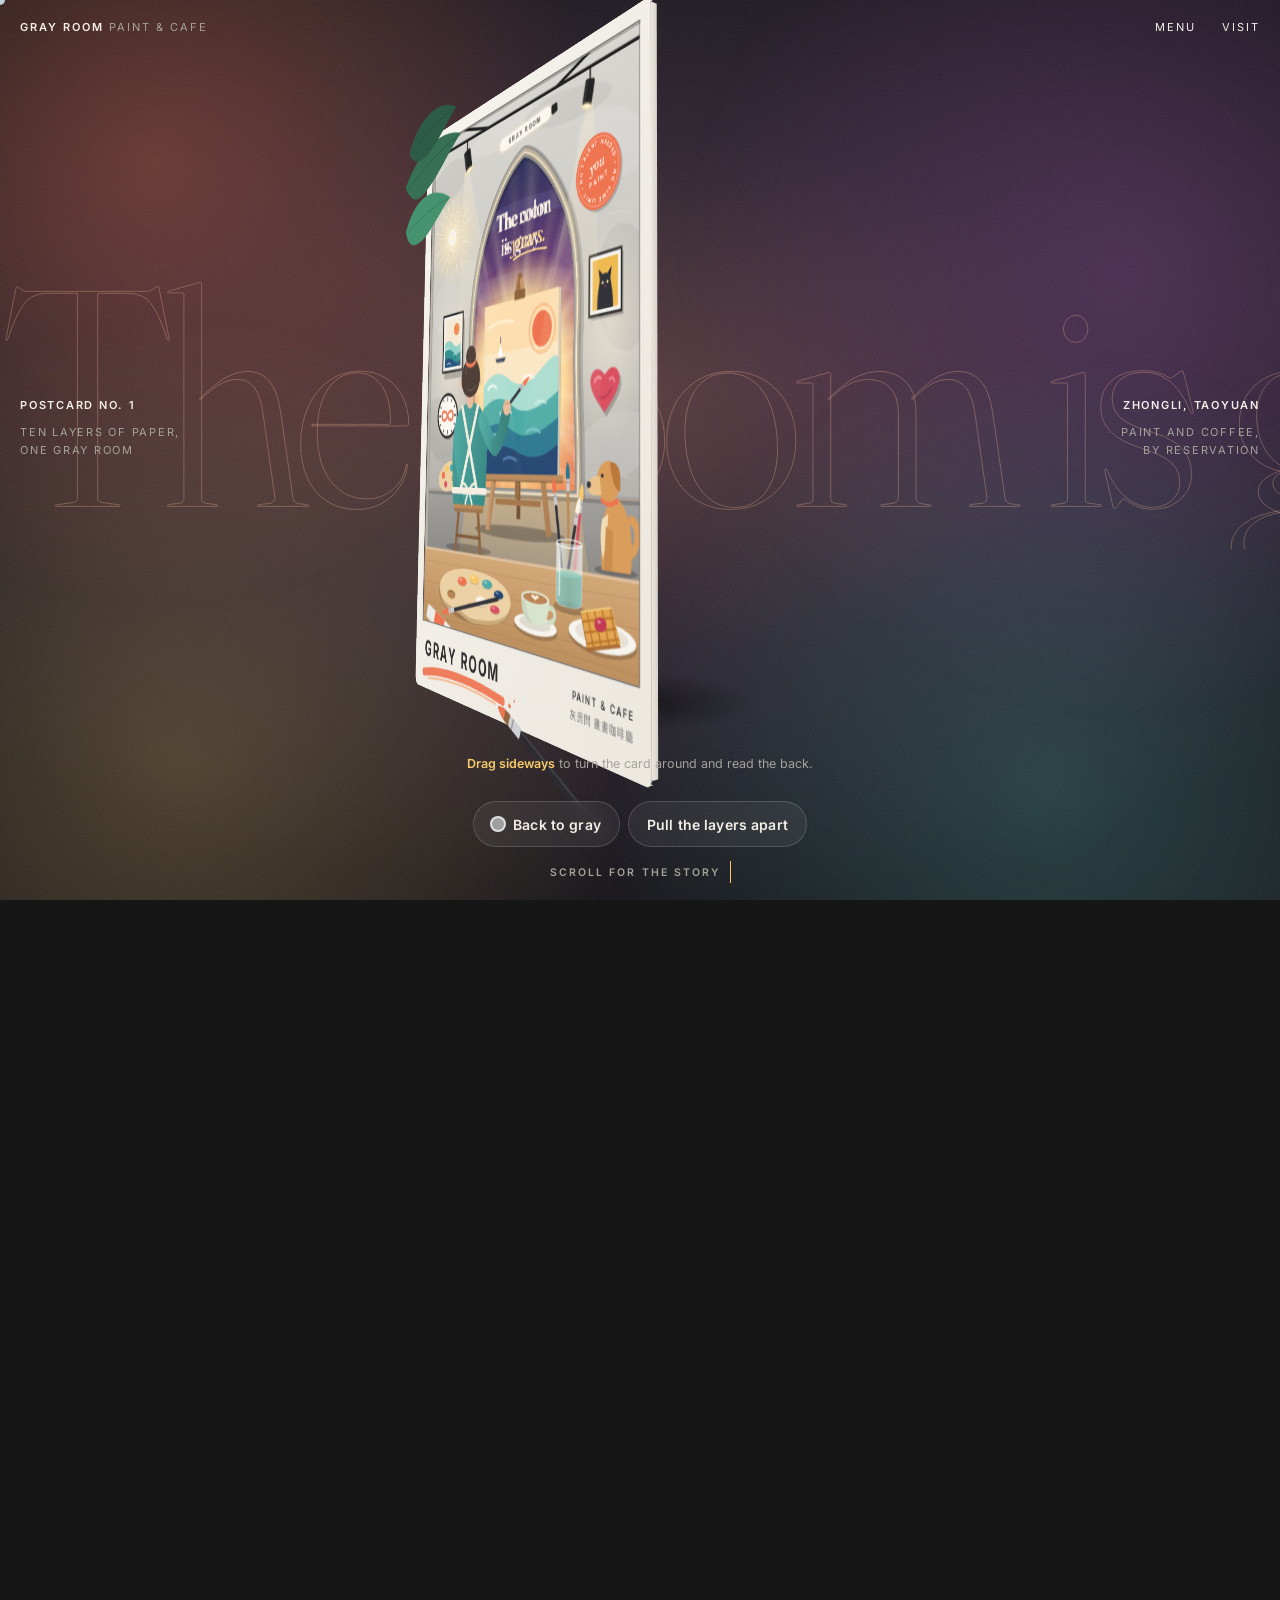
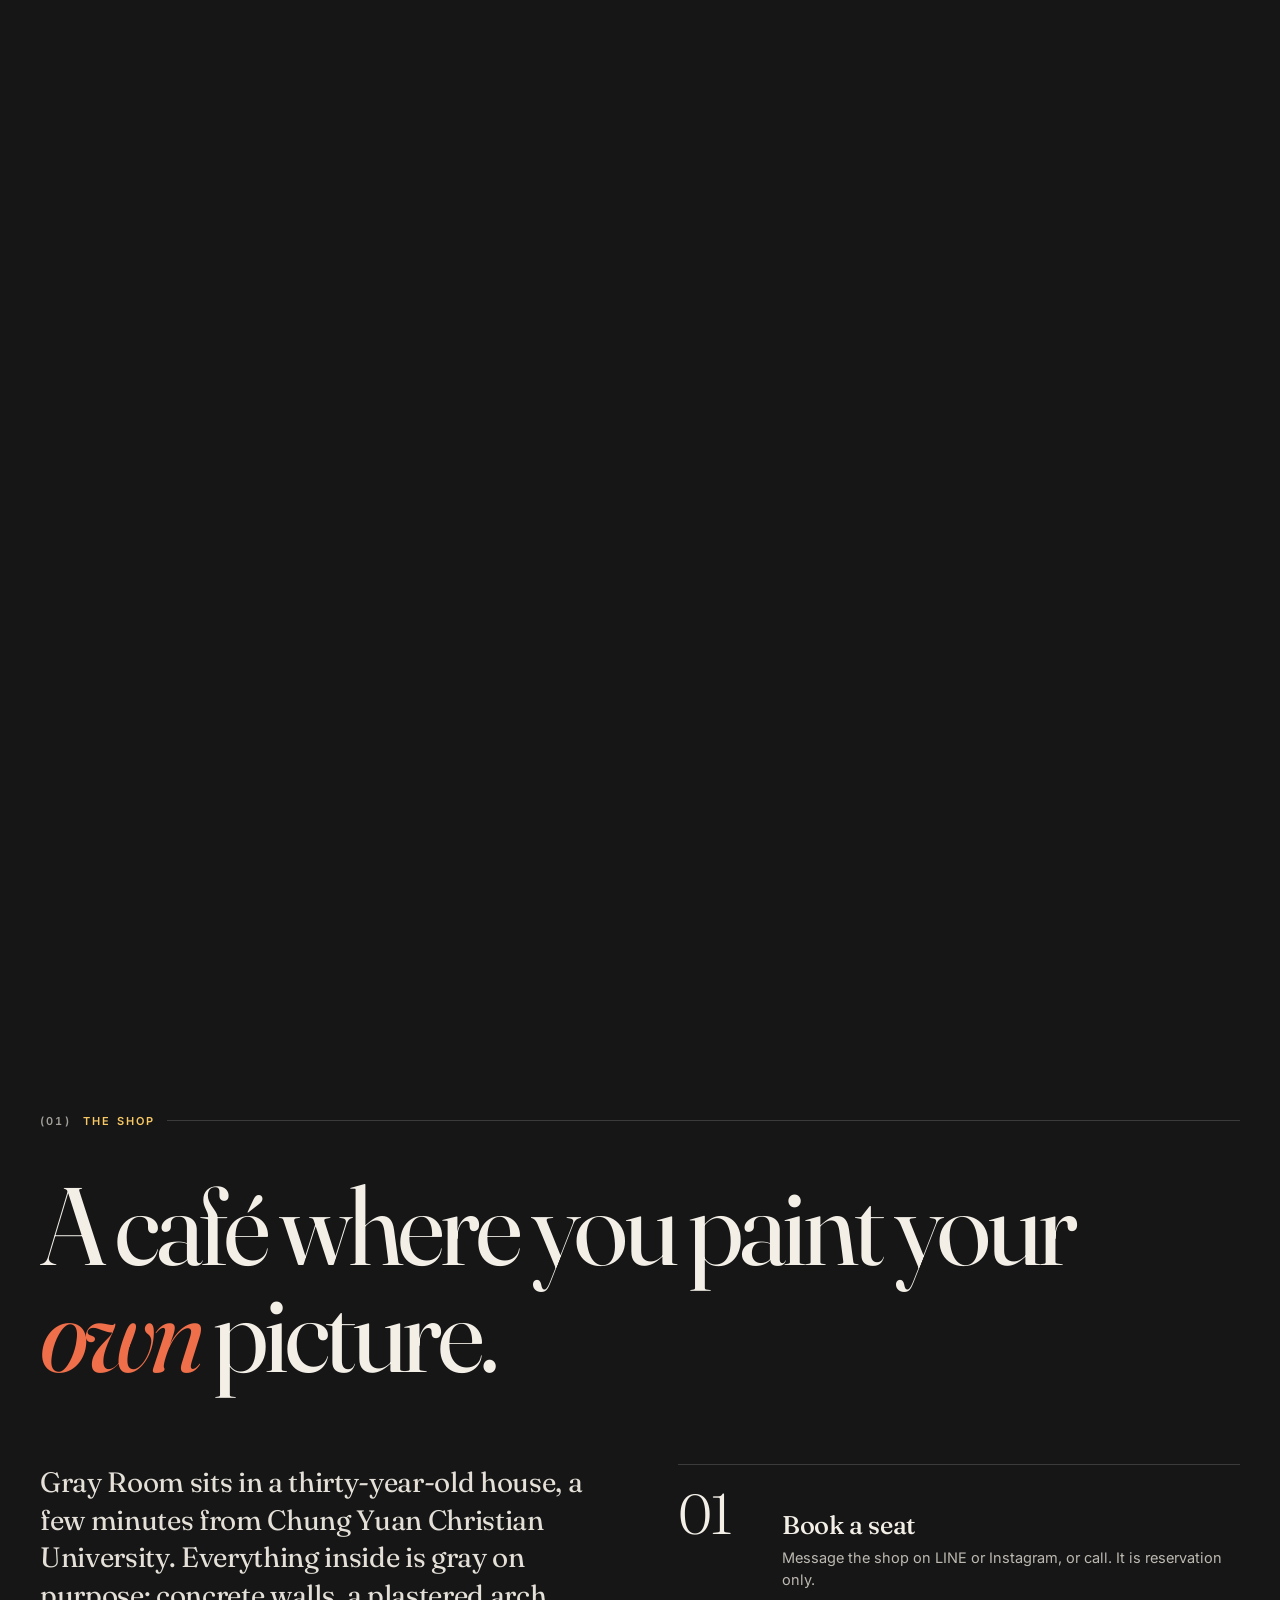
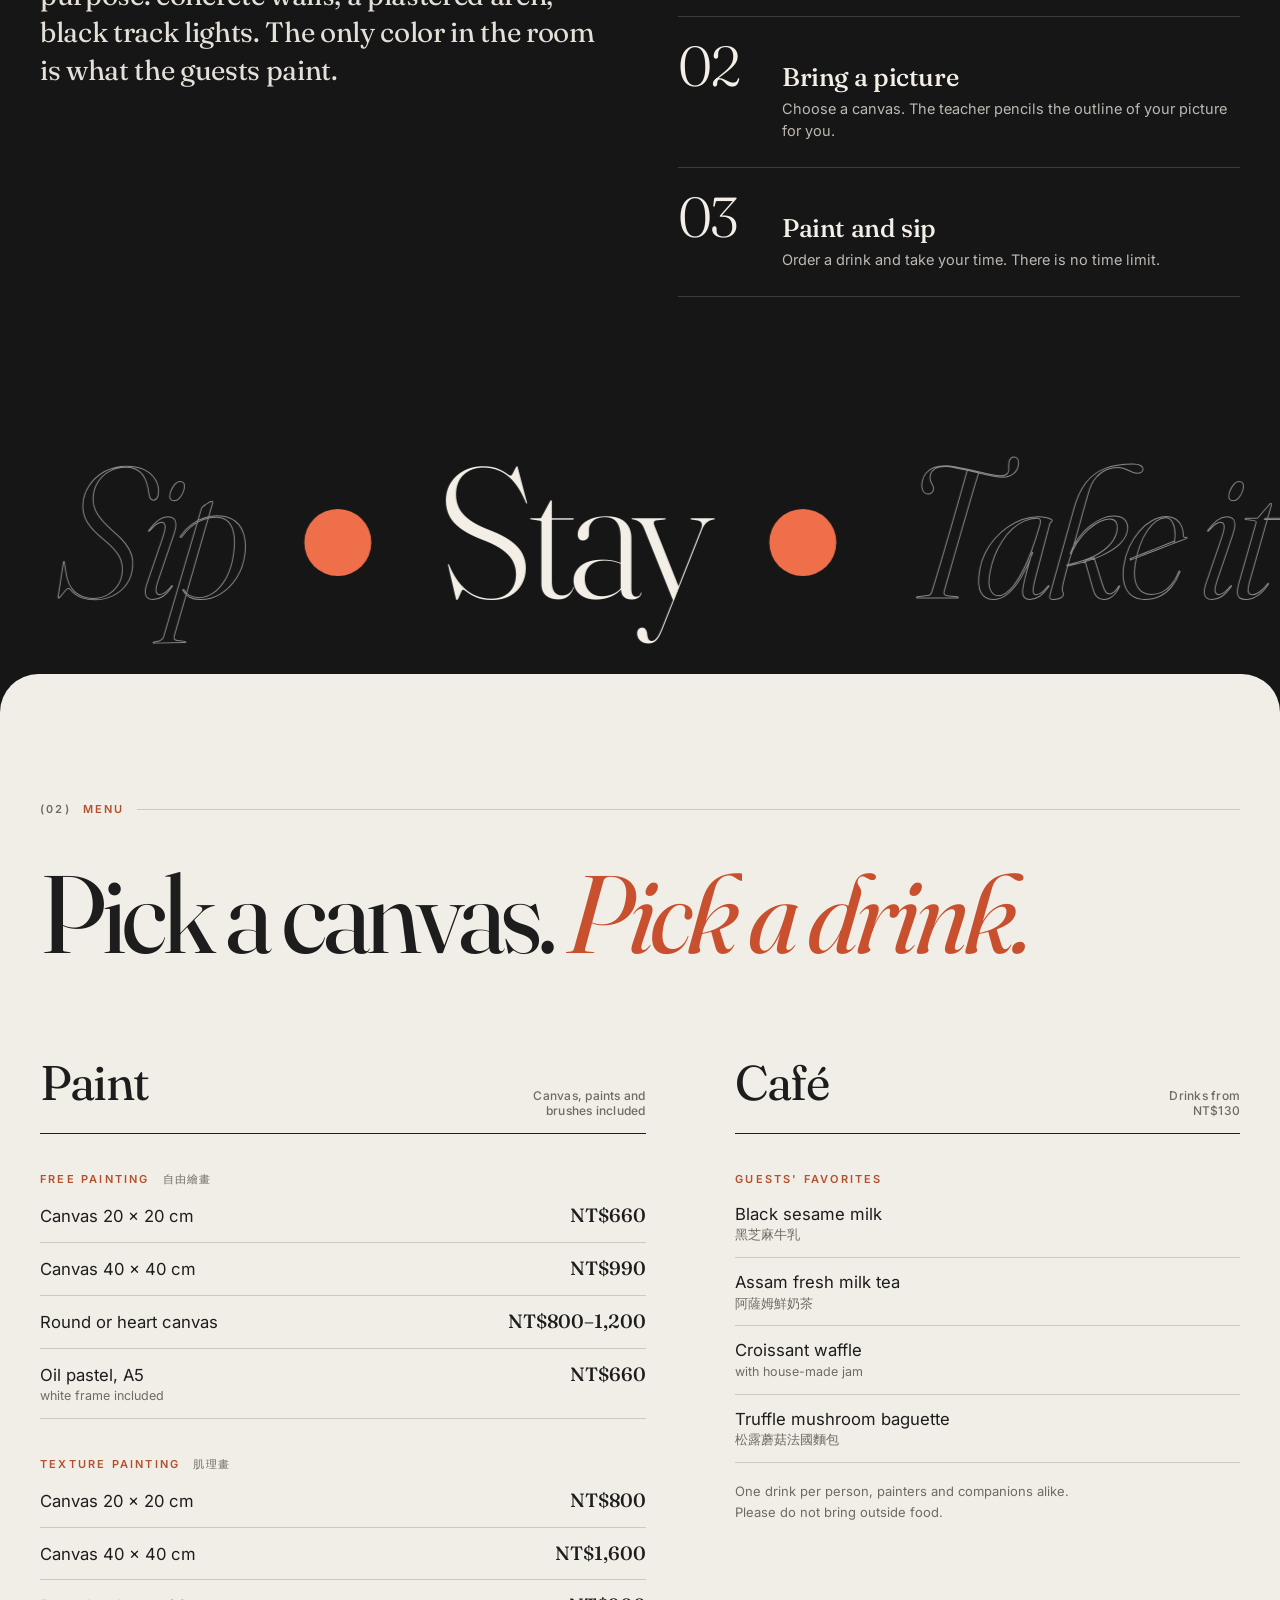
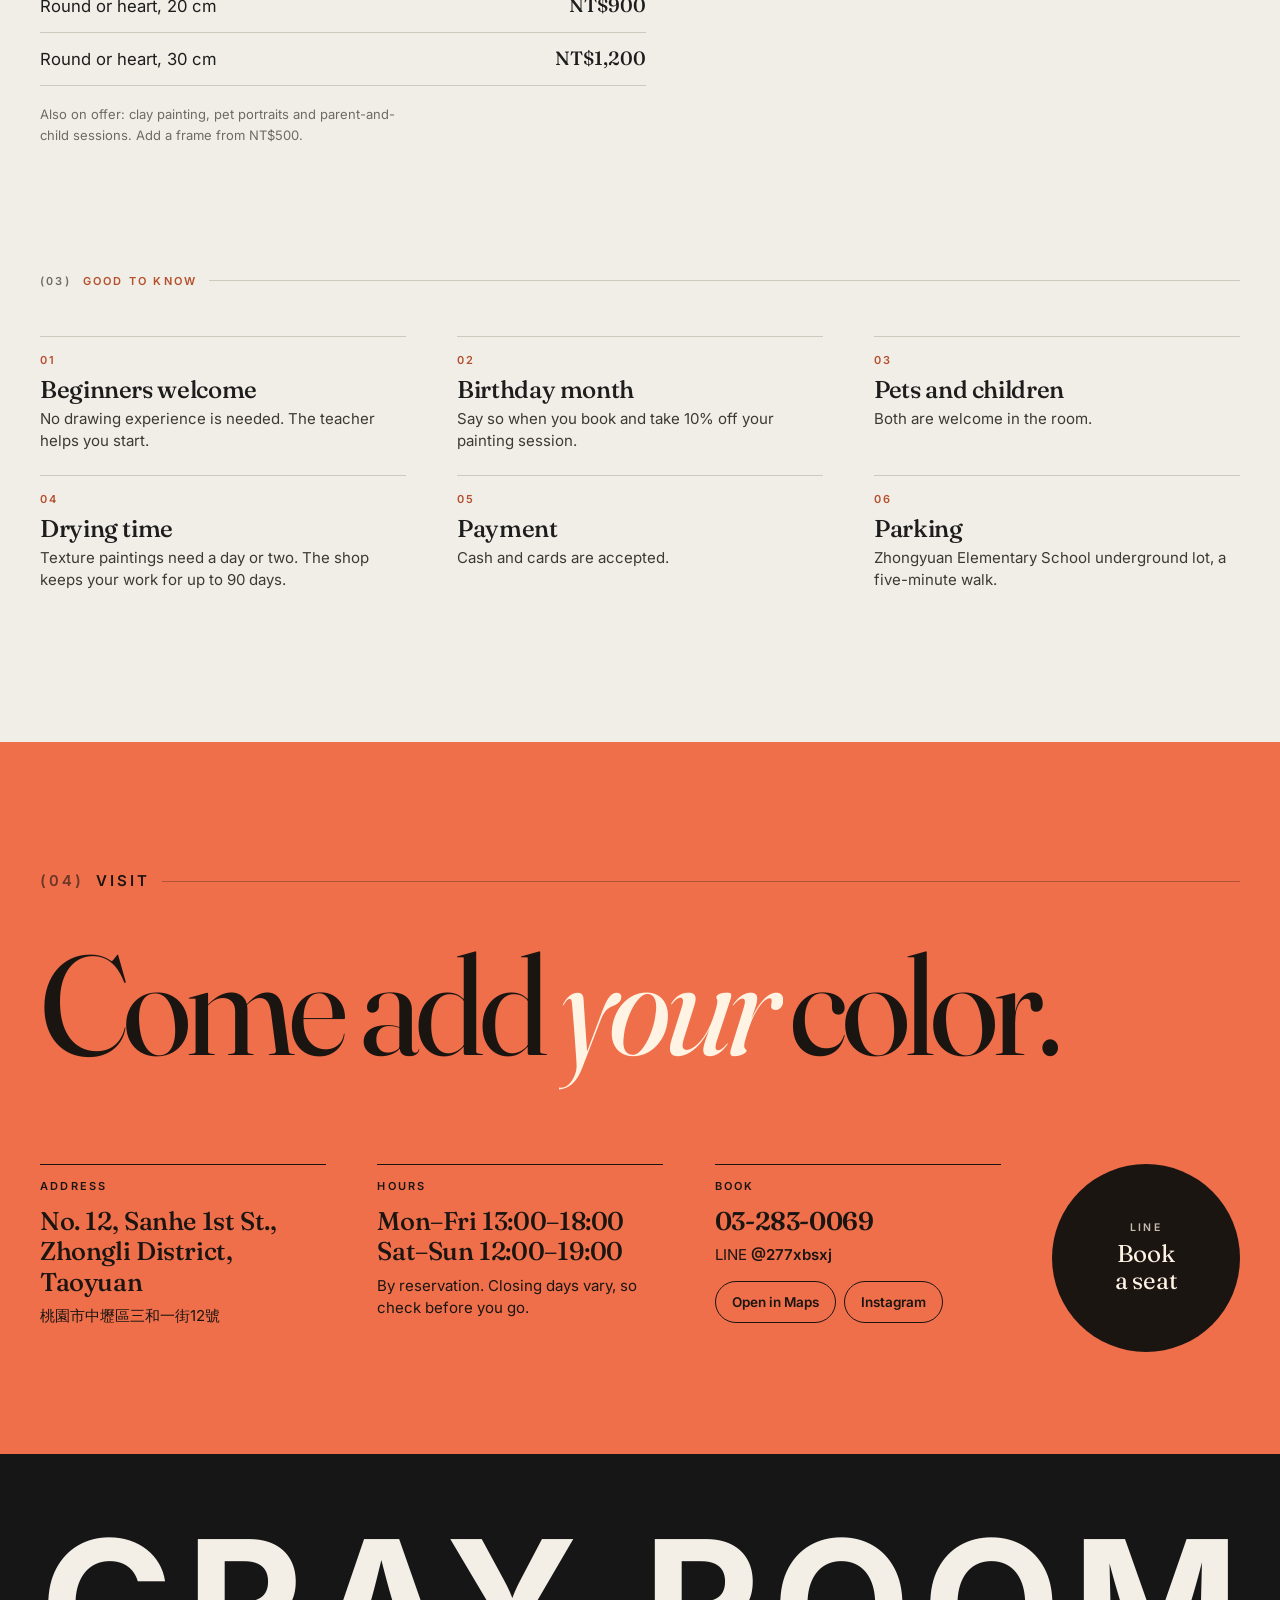
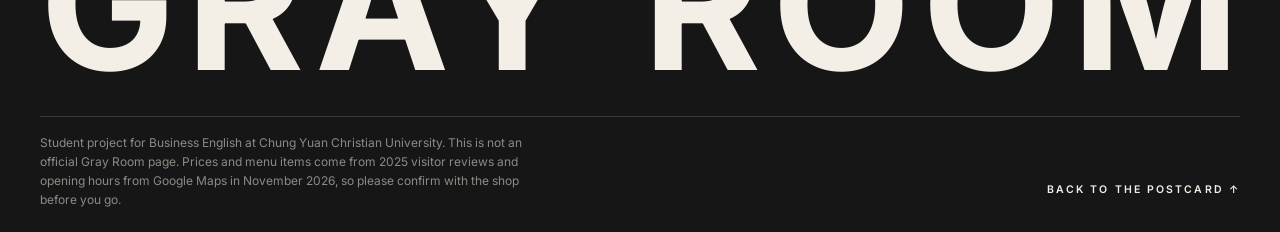
==== commit db70490a: "Gray Room postcard: thin card, scroll story, menu and visit sections - The card is now a thin sheet:" ====
--- a/grayroom/index.html
+++ b/grayroom/index.html
@@ -4,8 +4,8 @@
 <meta charset="utf-8">
 <meta name="viewport" content="width=device-width, initial-scale=1, viewport-fit=cover">
 <title>Gray Room Postcard</title>
-<meta name="description" content="A layered 3D postcard for Gray Room Paint &amp; Cafe in Zhongli. Tilt it, add your color, and pull the layers apart.">
-<meta name="theme-color" content="#1b1b1c">
+<meta name="description" content="A layered 3D postcard for Gray Room Paint &amp; Cafe in Zhongli. Turn it, paint it, and scroll through the story of the shop.">
+<meta name="theme-color" content="#161617">
 <meta property="og:title" content="Gray Room Paint &amp; Cafe: a 3D postcard">
 <meta property="og:description" content="The room is gray. The color is yours.">
 <link rel="icon" href="data:image/svg+xml,%3Csvg xmlns='http://www.w3.org/2000/svg' viewBox='0 0 64 64'%3E%3Crect width='64' height='64' rx='12' fill='%23bdbbb6'/%3E%3Cpath d='M16 56V30a16 16 0 0 1 32 0v26z' fill='%23ef6f4a'/%3E%3C/svg%3E">
@@ -17,88 +17,170 @@
 
 :root{
   color-scheme:dark;
-  --bg:#1b1b1c; --bg2:#2a2a2b; --ink:#f3efe7; --muted:#a9a69f; --line:rgba(255,255,255,.16);
-  --coral:#ef6f4a; --amber:#f8c865; --paper:#f4f1ea; --paper-ink:#262626;
-  --ease:cubic-bezier(.65,0,.25,1);
+  --bg:#161617; --ink:#f3efe7; --muted:#a29f98; --line:rgba(255,255,255,.16);
+  --coral:#ef6f4a; --amber:#f8c865; --teal:#46a9a4; --paper:#f1eee7; --paper-ink:#1d1d1d; --paper-muted:#6f6b63; --paper-line:#cfc9bd;
+  --ease:cubic-bezier(.65,0,.25,1); --out:cubic-bezier(.16,1,.3,1); --lt:1.5s;
   --sans:Inter,"PingFang TC","Noto Sans TC","Microsoft JhengHei",system-ui,-apple-system,"Segoe UI",sans-serif;
   --serif:Fraunces,Georgia,"Times New Roman",serif;
+  --gut:max(20px,env(safe-area-inset-left),env(safe-area-inset-right));
 }
 *{box-sizing:border-box}
-html,body{height:100%;margin:0}
-body{
-  background:var(--bg);color:var(--ink);font-family:var(--sans);
-  -webkit-font-smoothing:antialiased;overflow:hidden;overscroll-behavior:none;
-  -webkit-tap-highlight-color:transparent;
-}
+html,body{margin:0}
+body{background:var(--bg);color:var(--ink);font-family:var(--sans);-webkit-font-smoothing:antialiased;overflow-x:hidden;-webkit-tap-highlight-color:transparent}
 button{font:inherit;color:inherit}
-
-.app{position:fixed;inset:0;display:flex;flex-direction:column;
-  padding:max(10px,env(safe-area-inset-top)) max(16px,env(safe-area-inset-right)) max(12px,env(safe-area-inset-bottom)) max(16px,env(safe-area-inset-left))}
-
-/* soft room light behind the card: gray at first, warm once colour arrives */
-.glow{position:fixed;inset:0;pointer-events:none;
-  background:radial-gradient(ellipse 70% 55% at 50% 42%,#3a3a3b 0%,#222223 55%,#161617 100%)}
+a{color:inherit}
+[hidden]{display:none!important}
+::selection{background:var(--coral);color:#fff}
+
+/* ---------- opening curtain ---------- */
+.loader{position:fixed;inset:0;z-index:100;background:#101011;color:var(--ink);display:grid;grid-template-rows:auto 1fr auto;
+  padding:max(14px,env(safe-area-inset-top)) var(--gut) max(18px,env(safe-area-inset-bottom));
+  transition:transform 1.15s cubic-bezier(.76,0,.24,1),visibility 0s linear 1.15s}
+.loader.out{transform:translateY(-100%);visibility:hidden}
+html.loading{overflow:hidden}
+/* if the script never runs, the curtain still leaves */
+.loader{animation:ldgone .01s linear 8s forwards}
+@keyframes ldgone{to{visibility:hidden;opacity:0}}
+.ld-top{display:flex;justify-content:space-between;gap:12px;font-size:11px;letter-spacing:.18em;text-transform:uppercase;color:var(--muted)}
+.ld-top b{color:var(--ink);font-weight:600}
+.ld-say{align-self:center;margin:0;font-family:var(--serif);font-weight:400;font-size:clamp(34px,7.4vw,92px);line-height:1;letter-spacing:-.035em;
+  transition:transform 1.15s cubic-bezier(.76,0,.24,1)}
+.ld-say em{font-style:italic;color:#8d8b86;transition:color .9s var(--ease)}
+.loader.full .ld-say em{color:var(--coral)}
+.loader.out .ld-say{transform:translateY(38vh)}
+.ld-row{display:flex;align-items:flex-end;justify-content:space-between;gap:16px}
+.ld-num{font-family:var(--serif);font-weight:300;font-size:clamp(84px,21vw,260px);line-height:.78;letter-spacing:-.05em;font-variant-numeric:tabular-nums}
+.ld-lab{padding-bottom:6px;font-size:11px;letter-spacing:.18em;text-transform:uppercase;color:var(--muted);text-align:right}
+.ld-bar{position:absolute;left:0;right:0;bottom:0;height:3px;background:var(--coral);transform:scaleX(0);transform-origin:0 50%}
+body.print .loader,body.print .grain,body.print .cur,body.print .marq,body.print .meta,body.print .caps,body.print .prog,body.print .site-foot{display:none}
+
+/* ---------- film grain, room light, colour leaking into the page ---------- */
+.grain{position:fixed;inset:0;z-index:40;pointer-events:none;opacity:.085;
+  background-image:url("data:image/svg+xml,%3Csvg xmlns='http://www.w3.org/2000/svg' width='180' height='180'%3E%3Cfilter id='n'%3E%3CfeTurbulence type='fractalNoise' baseFrequency='.9' numOctaves='2' stitchTiles='stitch'/%3E%3CfeColorMatrix values='0 0 0 0 1 0 0 0 0 1 0 0 0 0 1 0 0 0 .9 0'/%3E%3C/filter%3E%3Crect width='180' height='180' filter='url(%23n)'/%3E%3C/svg%3E")}
+.glow{position:absolute;inset:0;pointer-events:none;
+  background:radial-gradient(ellipse 70% 55% at 50% 44%,#343435 0%,#1f1f20 55%,#131314 100%)}
 .glow::after{content:"";position:absolute;inset:0;opacity:0;transition:opacity 2.6s var(--ease);
-  background:radial-gradient(ellipse 72% 56% at 50% 42%,#5a3b3f 0%,#2c2330 52%,#151318 100%)}
+  background:radial-gradient(ellipse 72% 56% at 50% 44%,#56393d 0%,#2a212d 52%,#141217 100%)}
 body.is-color .glow::after{opacity:1}
-
-.top{position:relative;z-index:3;display:flex;align-items:baseline;justify-content:space-between;gap:12px;
-  font-size:clamp(9px,2.6vw,11px);letter-spacing:.18em;text-transform:uppercase;color:var(--muted);min-height:18px;white-space:nowrap}
+.aura{position:absolute;inset:0;overflow:hidden;pointer-events:none;opacity:0;transition:opacity 3s var(--ease)}
+body.is-color .aura{opacity:1}
+.aura i{position:absolute;width:26vmax;height:26vmax;border-radius:50%;left:var(--x);top:var(--y);margin:-13vmax 0 0 -13vmax;
+  background:radial-gradient(circle,var(--c) 0,transparent 64%);opacity:var(--o);will-change:transform;transform:scale(3);
+  animation:aura var(--d) ease-in-out var(--dl) infinite alternate}
+@keyframes aura{0%{transform:translate3d(-9vmax,-6vmax,0) scale(2.7)}50%{transform:translate3d(7vmax,5vmax,0) scale(3.25)}100%{transform:translate3d(12vmax,-8vmax,0) scale(2.9)}}
+
+/* ---------- cursor (mouse only) ---------- */
+.cur{display:contents}
+.cur i{position:fixed;left:0;top:0;z-index:60;pointer-events:none;border-radius:50%;will-change:transform}
+.cur-d{width:10px;height:10px;margin:-5px;background:#fff;mix-blend-mode:difference;opacity:0;transition:opacity .4s,width .35s var(--out),height .35s var(--out),margin .35s var(--out)}
+.cur.on .cur-d{opacity:1}
+.cur.link .cur-d{width:46px;height:46px;margin:-23px}
+.cur-r{width:78px;height:78px;margin:-39px;display:grid;place-items:center;border:1px solid rgba(255,255,255,.55);background:rgba(20,20,21,.35);
+  backdrop-filter:blur(6px);-webkit-backdrop-filter:blur(6px);font-style:normal;font-size:10.5px;font-weight:600;letter-spacing:.16em;text-transform:uppercase;color:var(--ink);
+  opacity:0;scale:.3;transition:opacity .35s var(--out),scale .45s var(--out)}
+.cur.on.card .cur-r{opacity:1;scale:1}
+.cur.card .cur-d{width:0;height:0;margin:0}
+.cur.grab .cur-r{scale:.74}
+
+/* ---------- the pinned postcard ---------- */
+.story{position:relative;height:640vh;height:640svh}
+.mark{position:absolute;left:0;width:1px;height:1px;top:calc(var(--k)*100vh);top:calc(var(--k)*100svh)}
+.app{position:sticky;top:0;height:100vh;height:100svh;overflow:hidden}
+@media (orientation:portrait){.app{min-height:480px}}
+.top{position:absolute;z-index:4;left:0;right:0;top:0;display:flex;align-items:center;justify-content:space-between;gap:12px;
+  padding:max(12px,env(safe-area-inset-top)) var(--gut) 8px;
+  font-size:clamp(9.5px,2.6vw,11px);letter-spacing:.18em;text-transform:uppercase;color:var(--muted);white-space:nowrap}
 .top b{color:var(--ink);font-weight:600}
-
-/* ---------- stage ---------- */
-.stage{position:relative;z-index:2;flex:1;min-height:0;display:grid;place-items:center;
-  touch-action:none;cursor:grab;user-select:none;-webkit-user-select:none}
+.top nav{display:flex;gap:clamp(12px,3vw,26px)}
+.top a{position:relative;display:inline-flex;align-items:center;min-height:30px;text-decoration:none;color:var(--ink)}
+.top a::after{content:"";position:absolute;left:0;right:0;bottom:5px;height:1px;background:currentColor;transform:scaleX(0);transform-origin:100% 50%;transition:transform .5s var(--out)}
+.top a:hover::after,.top a:focus-visible::after{transform:scaleX(1);transform-origin:0 50%}
+
+/* huge words drifting behind the card */
+.marq{position:absolute;z-index:1;left:0;right:0;top:44%;transform:translateY(-50%);overflow:hidden;pointer-events:none;
+  opacity:0;transition:opacity 1.2s var(--ease)}
+body.ready .marq{opacity:1}
+body.in-story .marq,body.mode-layers .marq{opacity:0}
+.marq-in{display:flex;width:max-content;animation:marq 70s linear infinite}
+.marq span{flex:none;padding-right:.32em;font-family:var(--serif);font-weight:300;font-size:clamp(120px,24vw,320px);line-height:1;letter-spacing:-.045em;white-space:nowrap;
+  color:transparent;-webkit-text-stroke:1px rgba(255,255,255,.13);transition:-webkit-text-stroke-color 2.4s var(--ease)}
+.marq em{font-style:italic}
+body.is-color .marq span{-webkit-text-stroke-color:rgba(255,190,150,.3)}
+@keyframes marq{to{transform:translate3d(-50%,0,0)}}
+@media (max-aspect-ratio:4/5){.marq{display:none}}
+/* small print either side of the card on wide screens */
+.meta{position:absolute;z-index:3;top:44%;margin:0;max-width:17em;font-size:11px;line-height:1.7;letter-spacing:.16em;text-transform:uppercase;color:var(--muted);
+  opacity:0;transition:opacity .8s var(--ease);pointer-events:none;display:none}
+.meta b{display:block;margin-bottom:8px;color:var(--ink);font-weight:600}
+.meta.l{left:var(--gut)}
+.meta.r{right:var(--gut);text-align:right}
+body.ready .meta{opacity:1}
+body.in-story .meta,body.mode-layers .meta,body.intro .meta{opacity:0}
+@media (min-width:1000px) and (min-height:600px){.meta{display:block}}
+
+.stage{position:absolute;inset:0;z-index:2;touch-action:pan-y;cursor:grab;user-select:none;-webkit-user-select:none}
 .stage.dragging{cursor:grabbing}
-.rig{width:var(--W);height:calc(var(--W)*1.48);opacity:0;transition:transform 1.5s var(--ease),opacity .8s var(--ease)}
+.rig{position:absolute;left:50%;top:50%;width:var(--W);height:calc(var(--W)*1.48);margin:calc(var(--W)*-.74) 0 0 calc(var(--W)*-.5);
+  opacity:0;transition:transform 1.4s var(--ease),opacity 1s var(--ease);touch-action:pan-y}
 body.ready .rig{opacity:1}
-.persp{position:relative;width:100%;height:100%;perspective:calc(var(--W)*var(--P,2.6));perspective-origin:50% 46%}
+.persp{position:relative;width:100%;height:100%;perspective:calc(var(--W)*var(--P,2.3));perspective-origin:50% 46%}
+.shade{position:absolute;left:4%;right:4%;top:97%;height:10%;border-radius:50%;pointer-events:none;will-change:transform;
+  background:radial-gradient(ellipse at 50% 50%,rgba(0,0,0,.55) 0,rgba(0,0,0,.2) 45%,transparent 70%);transition:opacity .8s var(--ease)}
+body.mode-layers .shade{opacity:0}
 .card,.forecard,.backfield{position:absolute;inset:0;transform-style:preserve-3d;will-change:transform}
 .backfield{pointer-events:none;z-index:0}
 .card{z-index:1}
-.forecard{z-index:2}
+.forecard{z-index:2;pointer-events:none}
 body.facing-back .forecard{z-index:0}
-[hidden]{display:none!important}
-.forecard{pointer-events:none}
-
-.layer{position:absolute;transform-style:preserve-3d;transition:transform 1.5s var(--ease),opacity .55s var(--ease);pointer-events:none}
+
+.layer{position:absolute;transform-style:preserve-3d;transition:transform var(--lt) var(--ease),opacity .55s var(--ease);pointer-events:none}
 .layer.dim{opacity:.07}
+/* in the story the other sheets stay as a faint gray room around the one in colour */
+body.in-story .layer.dim{opacity:.05}
+body.in-story .layer.dim.bk{opacity:.5}
+body.in-story .layer.dim .copy.g{opacity:1;visibility:visible;transition:opacity .55s linear,visibility 0s linear 0s}
+body.in-story .layer.dim .copy.c{opacity:0}
+.copy.c{transition:opacity .55s linear}
+body.in-story .layer.dim::after{opacity:0!important}
 .layer.card-u{inset:0}
 .layer.fore-u{inset:-15%}
 .layer.fore-u svg{left:11.5385%;top:11.5385%;width:76.923%;height:76.923%}
 .layer.fore-u::after{inset:11.5385%}
 .layer.fore-u .tag{left:11.5385%;bottom:88.4615%}
-/* scene layers are sheets the size of the window in the paper frame (36,36,928,1274 of 1000x1480) */
-.layer.scene-u{left:3.6%;top:2.4324%;width:92.8%;height:86.0811%}
+.layer.scene-u{inset:0}
 .layer.scene-u svg{overflow:hidden}
-
-/* the room is a real box behind the paper: two side walls, ceiling, floor */
-.box{position:absolute;pointer-events:none;transition:opacity .7s var(--ease),width 1.5s var(--ease),height 1.5s var(--ease),filter 2.4s var(--ease);
-  filter:grayscale(1)}
-body.is-color .box{filter:grayscale(0)}
-.box.l,.box.r{top:2.4324%;height:86.0811%;width:var(--D)}
-.box.t,.box.b{left:3.6%;width:92.8%;height:var(--D)}
-.box.l{left:3.6%;transform-origin:0 50%;transform:rotateY(90deg);background:linear-gradient(90deg,#c9c5bd,#a8a49c 70%,#8c8880)}
-.box.r{right:3.6%;transform-origin:100% 50%;transform:rotateY(-90deg);background:linear-gradient(270deg,#d6d2c9,#b9b5ad 70%,#9a968e)}
-.box.t{top:2.4324%;transform-origin:50% 0;transform:rotateX(-90deg);background:linear-gradient(180deg,#e6e3dc,#c4c1ba 70%,#a9a69f)}
-.box.b{bottom:11.4865%;transform-origin:50% 100%;transform:rotateX(90deg);background:linear-gradient(0deg,#9a9894,#807e7a 70%,#6a6866)}
-body.mode-layers .box,body.mode-layers .shell{opacity:0}
-/* paper sides: the card is a solid block when you turn it */
-.shell{position:absolute;pointer-events:none;transition:opacity .7s var(--ease),width 1.5s var(--ease),height 1.5s var(--ease)}
-.shell.l,.shell.r{top:.9%;height:98.2%;width:var(--D)}
-.shell.t,.shell.b{left:1.3%;width:97.4%;height:var(--D)}
-.shell.l{left:0;transform-origin:0 50%;transform:rotateY(90deg);background:linear-gradient(90deg,#dcd8cf,#cbc7be)}
-.shell.r{right:0;transform-origin:100% 50%;transform:rotateY(-90deg);background:linear-gradient(270deg,#e4e0d7,#d2cec5)}
-.shell.t{top:0;transform-origin:50% 0;transform:rotateX(-90deg);background:linear-gradient(180deg,#f3f0e9,#e2ded5)}
-.shell.b{bottom:0;transform-origin:50% 100%;transform:rotateX(90deg);background:linear-gradient(0deg,#c9c5bc,#b7b3aa)}
 .layer > .copy{position:absolute;inset:0}
 .layer svg{position:absolute;inset:0;width:100%;height:100%;display:block;overflow:visible}
 
-.copy.g{filter:grayscale(1) contrast(.94) brightness(.97)}
+/* the window in the paper (36,36,928,1274 of 1000x1480). Closed, it is a portal: the room behind it is drawn
+   through the window only, so the card itself stays as thin as paper. Pulled apart, the sheets are real 3D. */
+.win{position:absolute;left:3.6%;top:2.4324%;width:92.8%;height:86.0811%;transform-style:preserve-3d;pointer-events:none}
+.card.portal .win{transform-style:flat;overflow:hidden;transform:translateZ(-.4px)}
+.box{position:absolute;pointer-events:none;opacity:0;filter:grayscale(1);
+  transition:opacity .5s var(--ease),width var(--lt) var(--ease),height var(--lt) var(--ease),filter 2.4s var(--ease)}
+.card.portal .box,body.print .box{opacity:1}
+body.is-color .box{filter:grayscale(0)}
+.box.l,.box.r{top:0;height:100%;width:var(--D)}
+.box.t,.box.b{left:0;width:100%;height:var(--D)}
+.box.l{left:0;transform-origin:0 50%;transform:rotateY(90deg);background:linear-gradient(90deg,#c9c5bd,#a8a49c 70%,#8c8880)}
+.box.r{right:0;transform-origin:100% 50%;transform:rotateY(-90deg);background:linear-gradient(270deg,#d6d2c9,#b9b5ad 70%,#9a968e)}
+.box.t{top:0;transform-origin:50% 0;transform:rotateX(-90deg);background:linear-gradient(180deg,#e6e3dc,#c4c1ba 70%,#a9a69f)}
+.box.b{bottom:0;transform-origin:50% 100%;transform:rotateX(90deg);background:linear-gradient(0deg,#9a9894,#807e7a 70%,#6a6866)}
+/* the paper's own edge: a card, not a box */
+.edge{position:absolute;pointer-events:none;transition:opacity .6s var(--ease)}
+.edge.l,.edge.r{top:.9%;height:98.2%;width:var(--T)}
+.edge.t,.edge.b{left:1.3%;width:97.4%;height:var(--T)}
+.edge.l{left:0;transform-origin:0 50%;transform:rotateY(90deg);background:linear-gradient(90deg,#e4e0d7,#cfcbc2)}
+.edge.r{right:0;transform-origin:100% 50%;transform:rotateY(-90deg);background:linear-gradient(270deg,#ebe7de,#d6d2c9)}
+.edge.t{top:0;transform-origin:50% 0;transform:rotateX(-90deg);background:linear-gradient(180deg,#f6f3ec,#e4e0d7)}
+.edge.b{bottom:0;transform-origin:50% 100%;transform:rotateX(90deg);background:linear-gradient(0deg,#cfcbc2,#bdb9b0)}
+body.mode-layers .edge{opacity:0}
+
+.copy.g{filter:grayscale(1) contrast(.94) brightness(.97);transition:opacity .55s linear,visibility 0s linear 0s}
 .copy.g .co,.copy.c .go{display:none}
-.all-gray .copy.c{display:none}
-.all-color .copy.c{-webkit-clip-path:none!important;clip-path:none!important}
-.all-color .copy.g{display:none}
+.copy.c{-webkit-clip-path:inset(50%);clip-path:inset(50%)}
+.all-color .copy.g{opacity:0;visibility:hidden;transition:opacity .55s linear,visibility 0s linear .55s}
+body.print .copy.g{transition:none}
 
 /* headline swap */
 .w-gray,.w-color{transition:opacity 1.4s var(--ease)}
@@ -112,19 +194,17 @@
 .layer::after{content:"";position:absolute;inset:0;border:1.5px solid rgba(255,255,255,.62);border-radius:2px;
   background:rgba(255,255,255,.045);opacity:0;transition:opacity .9s var(--ease)}
 .tag{position:absolute;left:0;bottom:100%;margin-bottom:calc(var(--W)*.012);white-space:nowrap;
-  font:600 calc(var(--W)*.046)/1 var(--sans);letter-spacing:.02em;color:var(--ink);
-  opacity:0;transition:opacity .9s var(--ease)}
-body.mode-layers .layer::after{opacity:1}
-body.mode-layers .tag{opacity:.95;transition-delay:.6s}
+  font:600 calc(var(--W)*.046)/1 var(--sans);letter-spacing:.02em;color:var(--ink);opacity:0;transition:opacity .6s var(--ease)}
+body.mode-layers .card:not(.portal) .layer::after,body.mode-layers .card:not(.portal) ~ .forecard .layer::after{opacity:1}
+body.mode-layers .card:not(.portal) .tag,body.mode-layers .card:not(.portal) ~ .forecard .tag{opacity:.95;transition-delay:.6s}
 .tag b{color:var(--amber);font-weight:700}
 .tag span{display:none}
 .layer.on .tag span{display:inline}
 .rays.dim{opacity:0!important;transition-duration:1.5s,.4s}
 
 /* dust in the light + steam: slow drifting, nothing flies in */
-.air{position:absolute;left:3.6%;top:2.4324%;width:92.8%;height:86.0811%;pointer-events:none;transform-style:preserve-3d;transition:transform 1.5s var(--ease),opacity .8s}
-.mote{position:absolute;width:3px;height:3px;border-radius:50%;background:#fff3d6;opacity:0;
-  animation:mote var(--d) linear var(--dl) infinite}
+.air{position:absolute;inset:0;pointer-events:none;transform-style:preserve-3d;transition:transform var(--lt) var(--ease),opacity .8s}
+.mote{position:absolute;width:3px;height:3px;border-radius:50%;background:#fff3d6;opacity:0;animation:mote var(--d) linear var(--dl) infinite}
 @keyframes mote{0%{transform:translate3d(0,0,0);opacity:0}15%{opacity:var(--o)}85%{opacity:var(--o)}100%{transform:translate3d(var(--dx),var(--dy),0);opacity:0}}
 .steam{position:absolute;left:55.5%;top:82%;width:9%;height:9%;pointer-events:none}
 .steam span{position:absolute;bottom:0;width:18%;height:100%;border-radius:50%;
@@ -134,58 +214,43 @@
 @keyframes steam{0%{transform:translateY(8%) scaleY(.5) skewX(0);opacity:0}30%{opacity:.75}100%{transform:translateY(-70%) scaleY(1.15) skewX(9deg);opacity:0}}
 body.mode-layers .air{opacity:0}
 
-
 /* ---------- light, paint and atmosphere ---------- */
 .no-anim .rig,.no-anim .layer,.no-anim .box,.no-anim .rays,.no-anim .air{transition:none!important}
 body.intro .tag{opacity:0!important}
-/* a streak of light that slides over paper and glass as the card turns */
 .glare{position:absolute;inset:0;overflow:hidden;border-radius:2.2% / 1.5%;pointer-events:none;transition:opacity .6s var(--ease);filter:grayscale(1)}
 body.is-color .glare{filter:none}
 .glare i{position:absolute;top:-30%;bottom:-30%;left:-50%;width:200%;will-change:transform;
   background:linear-gradient(112deg,transparent 38%,rgba(255,120,170,.10) 43%,rgba(255,226,150,.14) 46.5%,rgba(255,255,255,.30) 50%,rgba(140,220,255,.14) 53.5%,rgba(150,130,255,.10) 57%,transparent 62%)}
 body.mode-layers .glare{opacity:0}
-/* the mural's sun throws slow turning rays through the arch once there is colour */
-.rays{position:absolute;left:3.6%;top:2.4324%;width:92.8%;height:86.0811%;overflow:hidden;pointer-events:none;opacity:0;
-  transition:transform 1.5s var(--ease),opacity 2.4s var(--ease)}
+.rays{position:absolute;inset:0;overflow:hidden;pointer-events:none;opacity:0;transition:transform var(--lt) var(--ease),opacity 2.4s var(--ease)}
 body.is-color .rays{opacity:1}
 .rays i{position:absolute;left:50%;top:53.5%;width:116%;aspect-ratio:1;margin:-58% 0 0 -58%;border-radius:50%;transform:scale(2);
   background:repeating-conic-gradient(from 0deg,rgba(255,238,196,0) 0deg,rgba(255,238,196,.34) 5deg,rgba(255,238,196,0) 10deg,rgba(255,238,196,0) 15deg,rgba(255,214,150,.2) 19deg,rgba(255,238,196,0) 24deg);
   -webkit-mask-image:radial-gradient(circle,#000 6%,rgba(0,0,0,.5) 26%,transparent 58%);mask-image:radial-gradient(circle,#000 6%,rgba(0,0,0,.5) 26%,transparent 58%);
   animation:spin 80s linear infinite}
 @keyframes spin{from{transform:scale(2) rotate(0deg)}to{transform:scale(2) rotate(360deg)}}
-/* each touch leaves a ring of wet paint */
 .fx{position:absolute;inset:0;pointer-events:none}
 .ring{position:absolute;aspect-ratio:1;border-radius:50%;border:calc(var(--W)*.009) solid;transform:translate(-50%,-50%) scale(.08);opacity:0;
   animation:ring 1.05s cubic-bezier(.16,.7,.2,1) forwards}
 @keyframes ring{0%{transform:translate(-50%,-50%) scale(.08);opacity:.95}100%{transform:translate(-50%,-50%) scale(1.14);opacity:0}}
-/* colour leaks out of the card into the whole page */
-.aura{position:fixed;inset:0;overflow:hidden;pointer-events:none;opacity:0;transition:opacity 3s var(--ease)}
-body.is-color .aura{opacity:1}
-.aura i{position:absolute;width:26vmax;height:26vmax;border-radius:50%;left:var(--x);top:var(--y);margin:-13vmax 0 0 -13vmax;
-  background:radial-gradient(circle,var(--c) 0,transparent 64%);opacity:var(--o);will-change:transform;
-  animation:aura var(--d) ease-in-out var(--dl) infinite alternate}
-@keyframes aura{0%{transform:translate3d(-9vmax,-6vmax,0) scale(2.7)}50%{transform:translate3d(7vmax,5vmax,0) scale(3.25)}100%{transform:translate3d(12vmax,-8vmax,0) scale(2.9)}}
-.aura i{transform:scale(3)}
-/* slow device: keep the picture, drop the moving extras */
-body.lite .bokeh{display:none}
-body.lite .aura i,body.lite .rays i{animation-play-state:paused}
-/* specks of paint floating in front of and behind the card */
+body.lite .bokeh,body.lite .grain,body.lite .marq{display:none}
+body.lite .aura i,body.lite .rays i,body.lite .marq-in{animation-play-state:paused}
 .bokeh{position:absolute;inset:-48%;container-type:inline-size;pointer-events:none;opacity:0;transition:opacity 2.6s var(--ease)}
 body.is-color .bokeh{opacity:1}
 body.mode-layers .bokeh.f,body.facing-back .bokeh.f{opacity:0;transition-duration:.5s}
 .bokeh i{position:absolute;border-radius:50%;background:radial-gradient(circle,var(--c) 0,var(--c) 30%,transparent 70%);opacity:0;will-change:transform,opacity;
   animation:drift var(--d) linear var(--dl) infinite}
 @keyframes drift{0%{transform:translate3d(0,0,0);opacity:0}18%{opacity:var(--o)}82%{opacity:var(--o)}100%{transform:translate3d(var(--dx),var(--dy),0);opacity:0}}
-body.print .glare,body.print .rays,body.print .aura,body.print .bokeh,body.print .fx{display:none}
+body.print .glare,body.print .rays,body.print .aura,body.print .bokeh,body.print .fx,body.print .shade{display:none}
 body.print .rig{opacity:1;transition:none}
 
 /* ---------- back of the card ---------- */
 .back{position:absolute;inset:0;transform:rotateY(180deg) translateZ(1px);backface-visibility:hidden;-webkit-backface-visibility:hidden;
   background:linear-gradient(135deg,#f7f4ee,#ece8df);color:var(--paper-ink);border-radius:2.2cqw;
-  container-type:inline-size;overflow:hidden;transition:transform 1.5s var(--ease);pointer-events:none}
+  container-type:inline-size;overflow:hidden;transition:transform var(--lt) var(--ease);pointer-events:none}
 body.facing-back .back{pointer-events:auto}
 body:not(.print) .back{border-radius:0}
-.back-in{position:absolute;inset:0;padding:5.4cqw 6.2cqw 5cqw;display:flex;flex-direction:column;font-size:3.1cqw;line-height:1.46}
+.back-in{position:absolute;inset:0;padding:7.4cqw 7.6cqw 6.6cqw;display:flex;flex-direction:column;font-size:3.3cqw;line-height:1.5}
 .b-top{display:flex;justify-content:space-between;align-items:flex-start;gap:3cqw}
 .b-kicker{font-size:2.5cqw;letter-spacing:.3em;text-transform:uppercase;color:#77736b;font-weight:600}
 .b-name{margin-top:1.6cqw;font:700 6.2cqw/1.05 var(--sans);letter-spacing:.1em;text-transform:uppercase;color:var(--paper-ink)}
@@ -194,35 +259,29 @@
 .b-rate b{color:#c8502f;font-weight:600}
 .stampbox{position:relative;width:36cqw;height:26.5cqw;flex:none}
 .stamp{position:absolute;right:0;top:0;width:31cqw;aspect-ratio:4/3;margin:0;background:#fff;padding:1.5cqw;transform:rotate(2.5deg);
-  box-shadow:0 .5cqw 1.8cqw rgba(0,0,0,.2);
-  outline:.5cqw dotted #cfc9bd;outline-offset:-.15cqw}
+  box-shadow:0 .5cqw 1.8cqw rgba(0,0,0,.2);outline:.5cqw dotted #cfc9bd;outline-offset:-.15cqw}
 .stamp svg,.stamp img{width:100%;height:100%;display:block;object-fit:cover}
 .postmark{position:absolute;left:0;bottom:0;width:15cqw;height:15cqw;opacity:.62;transform:rotate(-12deg)}
-.b-h{font-family:var(--serif);font-weight:500;font-size:7.3cqw;line-height:1.06;letter-spacing:-.025em;margin:2.6cqw 0 2.2cqw}
+.b-mid{margin:auto 0;padding:3cqw 0}
+.b-h{font-family:var(--serif);font-weight:500;font-size:9.8cqw;line-height:1.03;letter-spacing:-.03em;margin:0}
 .b-h em{font-style:italic;color:#c8502f}
-.b-p{margin:0;color:#4b4842}
-.facts{list-style:none;margin:3cqw 0 0;padding:0;display:grid;grid-template-columns:repeat(3,1fr);gap:2.4cqw}
-.facts li{border-top:.5cqw solid var(--paper-ink);padding-top:1.6cqw;font-size:2.75cqw;line-height:1.35;color:#5b5750}
-.facts b{display:block;font-family:var(--serif);font-weight:600;font-size:4.1cqw;line-height:1.15;color:var(--paper-ink);margin-bottom:.7cqw;letter-spacing:-.01em}
-.offer{margin:2.8cqw 0 0;padding:2.1cqw 3cqw;background:#262626;color:#f6efe2;border-radius:1.6cqw;font-size:2.95cqw;line-height:1.4}
-.offer b{color:var(--amber);font-weight:600}
-.info{margin:auto 0 0;display:grid;grid-template-columns:auto 1fr;gap:1.1cqw 3cqw;font-size:2.8cqw;line-height:1.38;color:#4b4842;
-  border-top:.25cqw solid #cfc9bd;padding-top:2.4cqw}
-.info dt{font-weight:600;letter-spacing:.14em;text-transform:uppercase;font-size:2.45cqw;color:#77736b;padding-top:.35cqw}
-.info dd{margin:0}
-.cta{display:grid;grid-template-columns:repeat(3,1fr);gap:2cqw;margin-top:2.6cqw}
-.cta a{display:flex;align-items:center;justify-content:center;min-height:11cqw;padding:0 1cqw;border-radius:99px;
-  text-decoration:none;font-weight:600;font-size:3cqw;color:var(--paper-ink);border:.4cqw solid var(--paper-ink);text-align:center}
+.b-p{margin:4.2cqw 0 0;color:#6a665e;font-size:3.5cqw;letter-spacing:.01em}
+.b-foot{border-top:.25cqw solid #cfc9bd;padding-top:4.2cqw}
+.b-addr{margin:0;color:#5b5750;font-size:3.2cqw;line-height:1.62}
+.b-addr b{font-weight:600;color:var(--paper-ink)}
+.cta{display:grid;grid-template-columns:repeat(3,1fr);gap:2.2cqw;margin-top:4.4cqw}
+.cta a{display:flex;align-items:center;justify-content:center;min-height:11.4cqw;padding:0 1cqw;border-radius:99px;
+  text-decoration:none;font-weight:600;font-size:3.05cqw;color:var(--paper-ink);border:.4cqw solid var(--paper-ink);text-align:center}
 .cta a.primary{background:var(--coral);border-color:var(--coral);color:#fff}
 .cta a:focus-visible{outline:.6cqw solid #1c3f6e;outline-offset:.5cqw}
-.fine{margin:2.2cqw 0 0;font-size:2.1cqw;line-height:1.4;color:#8a857b}
-
-/* ---------- controls ---------- */
-.ui{position:relative;z-index:3;display:flex;flex-direction:column;align-items:center;gap:10px;padding-top:8px}
+
+/* ---------- controls under the card (top of the page only) ---------- */
+.ui{position:absolute;z-index:3;left:0;right:0;bottom:0;display:flex;flex-direction:column;align-items:center;gap:9px;
+  padding:6px var(--gut) max(12px,env(safe-area-inset-bottom));transition:opacity .6s var(--ease),transform .9s var(--out),visibility 0s linear 0s}
+body.in-story .ui{opacity:0;transform:translateY(14px);visibility:hidden;transition:opacity .45s var(--ease),transform .6s var(--ease),visibility 0s linear .5s}
 .hint{margin:0;font-size:12.5px;line-height:1.5;color:var(--muted);min-height:3em;max-width:34em;text-align:center}
 .hint b{color:var(--amber);font-weight:600}
-.hint span{white-space:nowrap}
-.chips{display:flex;gap:6px;max-width:100%;min-height:3em;align-items:center;overflow-x:auto;padding:2px 2px;scrollbar-width:none;-webkit-overflow-scrolling:touch}
+.chips{display:flex;gap:6px;max-width:100%;min-height:3em;align-items:center;overflow-x:auto;padding:2px 2px;scrollbar-width:none;-webkit-overflow-scrolling:touch;touch-action:pan-x}
 .chips::-webkit-scrollbar{display:none}
 .chip{appearance:none;flex:none;min-height:32px;padding:0 12px;border-radius:99px;border:1px solid var(--line);background:rgba(255,255,255,.06);
   font-size:12.5px;font-weight:500;white-space:nowrap;cursor:pointer;transition:background .3s,color .3s,border-color .3s}
@@ -232,7 +291,7 @@
 .chip:focus-visible{outline:2px solid var(--amber);outline-offset:2px}
 .btns{display:flex;gap:8px;flex-wrap:wrap;justify-content:center}
 .btn{appearance:none;border:1px solid var(--line);background:rgba(255,255,255,.06);
-  min-height:46px;padding:0 18px;border-radius:99px;font-size:14px;font-weight:600;letter-spacing:.01em;cursor:pointer;
+  min-height:46px;padding:0 18px;border-radius:99px;font-size:14px;font-weight:600;letter-spacing:.01em;cursor:pointer;text-decoration:none;
   display:inline-flex;align-items:center;gap:9px;transition:background .35s,border-color .35s,color .35s,opacity .35s;
   backdrop-filter:blur(8px);-webkit-backdrop-filter:blur(8px)}
 .btn:hover{background:rgba(255,255,255,.12)}
@@ -244,150 +303,454 @@
 .dot{width:12px;height:12px;border-radius:50%;flex:none;
   background:conic-gradient(#ef6f4a,#f8c865,#46a9a4,#1c3f6e,#d94a5c,#ef6f4a);box-shadow:0 0 0 2px rgba(255,255,255,.85)}
 .btn.primary[aria-pressed="true"] .dot{background:#9b9b9b}
-.credit{margin:0;font-size:10.5px;line-height:1.4;color:#77746e;text-align:center}
-
-@media (max-height:700px){.btn{min-height:42px}.ui{gap:7px}}
+.more{display:inline-flex;align-items:center;gap:9px;min-height:32px;padding:0 12px;font-size:10.5px;font-weight:600;letter-spacing:.2em;text-transform:uppercase;color:var(--muted);text-decoration:none;transition:color .3s}
+.more:hover{color:var(--ink)}
+.more:focus-visible{outline:2px solid var(--amber);outline-offset:2px;border-radius:99px}
+.more i{position:relative;width:1px;height:22px;background:rgba(255,255,255,.22);overflow:hidden}
+.more i::after{content:"";position:absolute;left:0;top:0;width:100%;height:100%;background:var(--amber);animation:cue 2.4s var(--ease) infinite}
+@keyframes cue{0%{transform:translateY(-100%)}55%{transform:translateY(0)}100%{transform:translateY(100%)}}
+
+/* ---------- the story told while the card stays on screen ---------- */
+.caps{position:absolute;z-index:3;left:0;right:0;bottom:0;height:clamp(214px,31%,260px);pointer-events:none}
+.cap{position:absolute;left:var(--gut);right:var(--gut);top:0;opacity:0;transform:translateY(16px);visibility:hidden;
+  transition:opacity .45s var(--ease),transform .6s var(--ease),visibility 0s linear .5s}
+.cap.on{opacity:1;transform:none;visibility:visible;pointer-events:auto;transition:opacity .9s var(--out) .35s,transform 1.1s var(--out) .35s,visibility 0s linear 0s}
+.cap-n{display:flex;align-items:center;gap:10px;margin:0 0 10px;font-size:10.5px;font-weight:600;letter-spacing:.2em;text-transform:uppercase;color:var(--amber)}
+.cap-n::after{content:"";flex:none;width:34px;height:1px;background:currentColor;opacity:.6}
+.cap-n span{order:2;color:var(--muted)}
+.cap h2{margin:0;font-family:var(--serif);font-weight:400;font-size:clamp(30px,8.4vw,44px);line-height:1.02;letter-spacing:-.035em;text-wrap:balance}
+.cap h2 em{font-style:italic;color:var(--coral)}
+.cap p{margin:10px 0 0;max-width:36ch;font-size:14px;line-height:1.5;color:#cbc7bf}
+.cap .btns{justify-content:flex-start;margin-top:12px}
+.cap .btn{min-height:42px;padding:0 16px;font-size:13.5px}
+.prog{position:absolute;z-index:4;left:0;right:0;bottom:0;height:2px;background:rgba(255,255,255,.08);opacity:0;transition:opacity .6s var(--ease);pointer-events:none}
+body.in-story .prog{opacity:1}
+.prog i{position:absolute;inset:0;background:var(--coral);transform:scaleX(0);transform-origin:0 50%;will-change:transform}
+
+@media (max-height:700px){.btn{min-height:42px}.ui{gap:6px}}
 @media (max-width:410px){.btn{padding:0 13px;font-size:13.5px;gap:7px}.btns{gap:6px}}
-@media (orientation:landscape) and (max-height:540px){
-  .app{flex-direction:row;align-items:stretch;gap:18px}
-  .top{position:absolute;left:max(16px,env(safe-area-inset-left));right:max(16px,env(safe-area-inset-right));top:max(8px,env(safe-area-inset-top))}
-  .stage{flex:1.1}
-  .ui{flex:1;justify-content:center;padding-top:22px}
-  .btns{flex-direction:column;align-items:stretch;width:min(100%,300px)}
-  .ui{min-width:0}
+/* wide screens: the card sits left, the words right */
+@media (min-aspect-ratio:11/10){
+  .caps{left:56%;right:0;top:0;bottom:0;height:auto}
+  .cap{left:0;right:max(28px,5vw);top:50%;transform:translateY(calc(-50% + 16px))}
+  .cap.on{transform:translateY(-50%)}
+  .cap h2{font-size:clamp(34px,4.9vw,84px)}
+  .cap p{font-size:clamp(14px,1.25vw,18px);margin-top:clamp(12px,1.6vw,22px)}
+  .cap-n{margin-bottom:clamp(10px,1.4vw,20px)}
+  .cap .btns{margin-top:clamp(14px,1.8vw,26px)}
+}
+@media (min-aspect-ratio:11/10) and (max-height:540px){
+  .ui{left:auto;width:44%;top:0;justify-content:center;padding-top:30px}
+  .btns{flex-direction:column;align-items:stretch;width:min(100%,280px)}
+  .btn{justify-content:center}
   .chips{flex-wrap:wrap;justify-content:center;overflow:visible}
   .chip{min-height:28px;padding:0 9px;font-size:11.5px}
-  .btn{justify-content:center}
+  .cap h2{font-size:clamp(26px,4.4vw,40px)}
+  .cap p{font-size:13px}
+  .cap .btns{flex-direction:row;width:auto}
 }
-body.print{background:linear-gradient(135deg,#f7f4ee,#ece8df);overflow:hidden}
-body.print .glow,body.print .top,body.print .ui,body.print .air{display:none}
-body.print .app{padding:0}
+
+/* ---------- the shop, below the postcard ---------- */
+.sec{position:relative;z-index:2}
+.wrap{max-width:1240px;margin:0 auto;padding-left:var(--gut);padding-right:var(--gut)}
+.lab{display:flex;align-items:center;gap:12px;margin:0;font-size:11px;font-weight:600;letter-spacing:.2em;text-transform:uppercase;color:var(--amber)}
+.lab span{color:var(--muted);font-variant-numeric:tabular-nums}
+.lab::after{content:"";flex:1;height:1px;background:var(--line)}
+.disp{margin:clamp(22px,4vw,44px) 0 0;font-family:var(--serif);font-weight:400;font-size:clamp(40px,8.6vw,128px);line-height:.98;letter-spacing:-.04em}
+.disp em{font-style:italic;color:var(--coral)}
+/* words rise out of their own line as the heading comes into view */
+.w{display:inline-block;overflow:hidden;vertical-align:top;padding:.04em .07em .2em 0;margin:-.04em -.07em -.2em 0}
+.w > span{display:inline-block;transform:translateY(112%);transition:transform 1.15s var(--out);transition-delay:calc(var(--wi,0)*42ms)}
+.in .w > span{transform:none}
+[data-rv]{opacity:0;transform:translateY(24px);transition:opacity 1s var(--out),transform 1.2s var(--out);transition-delay:calc(var(--i,0)*80ms)}
+[data-rv].in{opacity:1;transform:none}
+
+.about{padding:clamp(72px,12vw,170px) 0 clamp(56px,9vw,120px);background:var(--bg)}
+.about-g{display:grid;grid-template-columns:1fr 1fr;gap:clamp(28px,6vw,96px);margin-top:clamp(36px,6vw,84px);align-items:start}
+.lead{margin:0;font-family:var(--serif);font-weight:400;font-size:clamp(19px,2.2vw,28px);line-height:1.34;letter-spacing:-.012em;color:#e4e0d8;max-width:26em}
+.steps{list-style:none;margin:0;padding:0}
+.steps li{display:grid;grid-template-columns:clamp(56px,7vw,96px) 1fr;gap:6px 14px;align-items:baseline;padding:clamp(16px,2vw,24px) 0;border-top:1px solid var(--line);font-size:14.5px;line-height:1.55;color:#bdb9b1}
+.steps li:last-child{border-bottom:1px solid var(--line)}
+.steps i{font-style:normal;font-family:var(--serif);font-weight:300;font-size:clamp(34px,4.4vw,60px);line-height:.9;letter-spacing:-.04em;color:var(--ink);grid-row:span 2}
+.steps b{font-family:var(--serif);font-weight:500;font-size:clamp(20px,2vw,26px);line-height:1.15;letter-spacing:-.015em;color:var(--ink)}
+.steps span{grid-column:2}
+
+.band{position:relative;z-index:2;overflow:hidden;padding:clamp(10px,2vw,26px) 0 clamp(22px,4vw,54px);background:var(--bg)}
+.band-in{display:flex;width:max-content;will-change:transform;font-family:var(--serif);font-weight:300;font-size:clamp(64px,14.5vw,220px);line-height:1;letter-spacing:-.045em;white-space:nowrap;color:var(--ink)}
+.band-in span{flex:none;padding-right:.22em}
+.band-in em{font-style:italic;color:transparent;-webkit-text-stroke:1px rgba(255,255,255,.5)}
+.band-in i{font-style:normal;display:inline-block;width:.36em;height:.36em;margin:0 .22em .12em;border-radius:50%;background:var(--coral);vertical-align:middle}
+
+.menu-sec{background:var(--paper);color:var(--paper-ink);padding:clamp(64px,10vw,150px) 0 clamp(64px,10vw,140px);border-radius:clamp(18px,3vw,40px) clamp(18px,3vw,40px) 0 0}
+.menu-sec .lab{color:#b4502d}
+.menu-sec .lab span{color:var(--paper-muted)}
+.menu-sec .lab::after{background:var(--paper-line)}
+.menu-sec .disp em{color:#c8502f}
+.menus{display:grid;grid-template-columns:1.2fr 1fr;gap:clamp(34px,7vw,110px);margin-top:clamp(40px,7vw,96px);align-items:start}
+.menu{min-width:0}
+.menu h3{margin:0;display:flex;align-items:baseline;justify-content:space-between;gap:12px;padding-bottom:14px;border-bottom:1.5px solid var(--paper-ink);
+  font-family:var(--serif);font-weight:400;font-size:clamp(30px,3.8vw,52px);line-height:1;letter-spacing:-.03em}
+.menu h3 small{font:500 12px/1.3 var(--sans);letter-spacing:.02em;color:var(--paper-muted);text-align:right}
+.menu h4{margin:clamp(26px,3vw,40px) 0 2px;font:600 11px/1.4 var(--sans);letter-spacing:.2em;text-transform:uppercase;color:#b4502d}
+.menu h4 span{font-weight:500;letter-spacing:.1em;color:var(--paper-muted);margin-left:8px}
+.menu ul{list-style:none;margin:0;padding:0}
+.menu li{display:flex;align-items:baseline;gap:12px;padding:13px 0;border-bottom:1px solid var(--paper-line);font-size:clamp(15px,1.3vw,18px);line-height:1.35;transition:padding .5s var(--out),color .3s}
+.menu li > span{flex:1;min-width:0}
+.menu li small{display:block;margin-top:2px;font-size:12.5px;color:var(--paper-muted)}
+.menu li b{flex:none;font-family:var(--serif);font-weight:500;font-size:clamp(17px,1.5vw,21px);white-space:nowrap;font-variant-numeric:tabular-nums}
+@media (hover:hover){.menu li:hover{padding-left:12px;color:#b4502d}}
+.menu .note{margin:18px 0 0;font-size:13px;line-height:1.6;color:var(--paper-muted);max-width:46ch}
+.know{margin-top:clamp(64px,10vw,140px)}
+.know ol{list-style:none;margin:clamp(26px,4vw,48px) 0 0;padding:0;display:grid;grid-template-columns:repeat(3,1fr);gap:0 clamp(22px,4vw,56px);counter-reset:k}
+.know li{counter-increment:k;padding:18px 0 22px;border-top:1px solid var(--paper-line);font-size:15px;line-height:1.5;color:#3d3a35}
+.know li::before{content:"0" counter(k);display:block;margin-bottom:10px;font:600 11px/1 var(--sans);letter-spacing:.18em;color:#b4502d}
+.know li b{display:block;margin-bottom:4px;font-family:var(--serif);font-weight:500;font-size:clamp(20px,1.9vw,25px);line-height:1.15;letter-spacing:-.015em;color:var(--paper-ink)}
+
+.visit{background:var(--coral);color:#1b1512;padding:clamp(64px,10vw,150px) 0 clamp(56px,8vw,110px)}
+.visit .lab{color:#1b1512}
+.visit .lab span{color:rgba(27,21,18,.62)}
+.visit .lab::after{background:rgba(27,21,18,.3)}
+.visit .disp{font-size:clamp(46px,11vw,176px)}
+.visit .disp em{color:#fff3e4}
+.visit-g{display:grid;grid-template-columns:repeat(3,1fr) auto;gap:clamp(22px,4vw,56px);margin-top:clamp(40px,7vw,96px);align-items:start}
+.visit-g > div{border-top:1.5px solid #1b1512;padding-top:14px;min-width:0}
+.visit h3{margin:0 0 12px;font:600 11px/1.4 var(--sans);letter-spacing:.2em;text-transform:uppercase}
+.visit p{margin:0 0 8px;font-size:15px;line-height:1.5}
+.visit p b{display:block;font-family:var(--serif);font-weight:500;font-size:clamp(20px,2vw,27px);line-height:1.18;letter-spacing:-.015em}
+.visit .tel{user-select:all;-webkit-user-select:all;font-weight:600}
+.visit-g > .cta-cell{border-top:0;padding-top:0}
+.round{display:grid;place-content:center;width:clamp(132px,15vw,188px);aspect-ratio:1;border-radius:50%;background:#1b1512;color:#fff3e4;text-decoration:none;text-align:center;
+  font-family:var(--serif);font-size:clamp(19px,1.9vw,25px);line-height:1.1;letter-spacing:-.01em;will-change:transform;transition:background .4s,color .4s}
+.round span{display:block;margin-bottom:7px;font:600 10.5px/1 var(--sans);letter-spacing:.2em;text-transform:uppercase;opacity:.75}
+.round:hover{background:#fff3e4;color:#1b1512}
+.round:focus-visible{outline:3px solid #1b1512;outline-offset:4px}
+.links{display:flex;flex-wrap:wrap;gap:8px;margin-top:14px}
+.links a{display:inline-flex;align-items:center;min-height:42px;padding:0 16px;border-radius:99px;border:1.5px solid #1b1512;font-size:13.5px;font-weight:600;text-decoration:none;transition:background .3s,color .3s}
+.links a:hover{background:#1b1512;color:#fff3e4}
+.links a:focus-visible{outline:3px solid #1b1512;outline-offset:3px}
+
+.site-foot{position:relative;z-index:2;background:var(--bg);padding:clamp(40px,6vw,84px) 0 max(22px,env(safe-area-inset-bottom))}
+.wordmark{display:block;width:100%;height:auto;overflow:visible}
+.wordmark text{font:700 150px/1 var(--sans);fill:var(--ink)}
+.foot-row{display:flex;justify-content:space-between;align-items:flex-end;gap:20px;margin-top:clamp(22px,3vw,40px);padding-top:16px;border-top:1px solid var(--line)}
+.legal{margin:0;font-size:12px;line-height:1.6;color:#8d8a84;max-width:64ch}
+.up{flex:none;display:inline-flex;align-items:center;min-height:40px;font-size:10.5px;font-weight:600;letter-spacing:.2em;text-transform:uppercase;color:var(--ink);text-decoration:none}
+.up:focus-visible{outline:2px solid var(--amber);outline-offset:3px}
+@media (max-width:820px){
+  .about-g,.menus{grid-template-columns:1fr}
+  .know ol{grid-template-columns:1fr 1fr}
+  .visit-g{grid-template-columns:1fr 1fr}
+  .visit-g > .cta-cell{grid-column:1 / -1}
+}
+@media (max-width:520px){
+  .know ol{grid-template-columns:1fr}
+  .visit-g{grid-template-columns:1fr}
+  .foot-row{flex-direction:column;align-items:flex-start}
+}
+
+/* ---------- paper version ---------- */
+body.print{background:#f2eee7;min-height:100vh;overflow:hidden}
+body.print .glow,body.print .top,body.print .ui,body.print .air,body.print .sec,body.print .band{display:none}
+body.print .story{height:auto}
+body.print .app{position:fixed;inset:0;height:auto;min-height:0;padding:0}
 body.print .rig,body.print .layer,body.print .box,body.print .back{transition:none!important}
 body.print .back{border-radius:0}
-.force-c .copy.c{display:block!important;-webkit-clip-path:none!important;clip-path:none!important}
+.force-c .copy.c{-webkit-clip-path:none!important;clip-path:none!important}
 .force-c .copy.g{display:none!important}
 .arch-gray .lf{filter:grayscale(1) brightness(1.04)}
-.pscan{margin:3cqw 0 0;display:grid;grid-template-columns:auto 1fr;gap:3.6cqw;align-items:center;background:#262626;color:#f6efe2;border-radius:1.8cqw;padding:2.6cqw}
-.qr{width:23cqw}
-.qr svg{display:block;width:100%;height:auto;background:#fff;padding:2.2cqw;border-radius:1cqw;box-sizing:border-box}
-.scan{margin:0;font-family:var(--serif);font-size:4.15cqw;line-height:1.16;white-space:nowrap;letter-spacing:-.015em;font-weight:500}
-.scan em{display:block;font-style:italic;color:var(--amber)}
-.scan-s{margin:1.8cqw 0 0;font-size:2.55cqw;line-height:1.4;color:#d8d2c6}
-.scan-s b{display:block;margin-top:.7cqw;font-weight:600;font-size:2.4cqw;color:#fff;white-space:nowrap}
-body.print .info{margin:2.4cqw 0 0;border:0;padding:0;font-size:2.75cqw;gap:.7cqw 3cqw}
-body.print .back-in{padding-bottom:5.6cqw}
-body.print .b-h{font-size:7.1cqw;margin:1.6cqw 0 1.8cqw}
-body.print .facts{margin-top:2.6cqw}
-body.print .pscan{margin-top:2.6cqw}
+.pscan{display:grid;grid-template-columns:auto 1fr;gap:6cqw;align-items:center}
+.qr{width:27cqw}
+.qr svg{display:block;width:100%;height:auto;background:#fff;padding:2.2cqw;border-radius:1cqw;box-sizing:border-box;box-shadow:0 0 0 .25cqw #ddd7cb}
+.scan{margin:0;font-family:var(--serif);font-size:6.6cqw;line-height:1.06;letter-spacing:-.025em;font-weight:500;color:var(--paper-ink)}
+.scan em{display:block;font-style:italic;color:#c8502f}
+.scan-s{margin:2.6cqw 0 0;font-size:2.4cqw;letter-spacing:.02em;color:#77736b;white-space:nowrap}
+.poffer{margin:0 0 1.8cqw;font-size:3.1cqw;font-weight:600;color:#c8502f}
+body.print .back-in{padding:8cqw 8cqw 5.6cqw;justify-content:space-between}
+body.print .b-rate{display:none}
+body.print .b-mid{margin:0;padding:0}
+body.print .b-h{font-size:9.6cqw}
+body.print .b-p{margin-top:3.6cqw;font-size:3.4cqw}
+body.print .b-foot{padding-top:3.6cqw}
+body.print .b-addr{font-size:3cqw;line-height:1.6}
 body.print .stampbox{height:25cqw}
-body.print-back .layer,body.print-back .box,body.print-back .forecard{display:none}
+body.print-back .layer,body.print-back .box,body.print-back .win,body.print-back .forecard{display:none}
 body.print-back .card,body.print-back .back{transform:none!important;-webkit-backface-visibility:visible;backface-visibility:visible}
-.pfine{margin:auto 0 0;padding-top:2cqw;font-size:2.05cqw;line-height:1.35;color:#8a857b}
+.pfine{margin:2.4cqw 0 0;font-size:1.9cqw;line-height:1.35;color:#9a958b}
 @media (prefers-reduced-motion:reduce){
   .rig,.layer,.air,.rays{transition-duration:.01s}
-  .mote,.steam span,.rays i,.aura i,.bokeh i,.ring{animation:none}
+  .mote,.steam span,.rays i,.aura i,.bokeh i,.ring,.marq-in,.more i::after{animation:none}
   .bokeh i{opacity:var(--o)}
+  .w > span,[data-rv]{transform:none!important;opacity:1!important;transition:none!important}
+  .loader{transition-duration:.01s}
 }
 </style>
 </head>
 <body class="mode-front">
-<div class="glow" aria-hidden="true"></div>
-<div class="aura" aria-hidden="true"><i style="--c:#ef6f4a;--x:12%;--y:18%;--o:.34;--d:19s;--dl:-4s"></i><i style="--c:#6b3a78;--x:88%;--y:30%;--o:.5;--d:23s;--dl:-11s"></i><i style="--c:#46a9a4;--x:82%;--y:88%;--o:.28;--d:27s;--dl:-7s"></i><i style="--c:#f8c865;--x:14%;--y:84%;--o:.24;--d:21s;--dl:-15s"></i></div>
-<div class="app">
-  <header class="top"><span><b>Gray Room</b> Paint &amp; Cafe</span><span>Zhongli · Taoyuan</span></header>
-
-  <main class="stage" id="stage">
-    <div class="rig" id="rig">
-      <div class="persp" id="persp">
-        <div class="backfield" id="backfield" aria-hidden="true"></div>
-        <div class="card all-gray" id="card" role="img" aria-label="A layered postcard of Gray Room Paint and Cafe: a gray concrete room with an arch, an easel, track lights and a table with paint and coffee.">
-          <article class="back" id="back">
-            <div class="back-in">
-              <div class="b-top">
-                <div>
-                  <div class="b-kicker">Postcard from</div>
-                  <div class="b-name">Gray Room<span>灰房間 畫畫咖啡廳</span></div>
-                  <div class="b-rate"><b>★ 4.9</b> on Google · 92 reviews</div>
+<div class="loader" id="loader" aria-hidden="true">
+  <div class="ld-top"><span><b>Gray Room</b></span><span>Paint &amp; Cafe · Zhongli</span></div>
+  <p class="ld-say">The room is <em>gray.</em></p>
+  <div class="ld-row"><span class="ld-num" id="ldNum">0</span><span class="ld-lab">Opening<br>the room</span></div>
+  <i class="ld-bar" id="ldBar"></i>
+</div>
+<div class="grain" aria-hidden="true"></div>
+<div class="cur" id="cur" aria-hidden="true"><i class="cur-d"></i><i class="cur-r">Drag</i></div>
+
+<div class="story" id="top">
+  <i class="mark" id="ch1" style="--k:1"></i>
+  <div class="app" id="app">
+    <div class="glow" aria-hidden="true"></div>
+    <div class="aura" aria-hidden="true"><i style="--c:#ef6f4a;--x:12%;--y:18%;--o:.34;--d:19s;--dl:-4s"></i><i style="--c:#6b3a78;--x:88%;--y:30%;--o:.5;--d:23s;--dl:-11s"></i><i style="--c:#46a9a4;--x:82%;--y:88%;--o:.28;--d:27s;--dl:-7s"></i><i style="--c:#f8c865;--x:14%;--y:84%;--o:.24;--d:21s;--dl:-15s"></i></div>
+    <header class="top" id="hdr"><span><b>Gray Room</b> Paint &amp; Cafe</span><nav aria-label="Sections"><a href="#menu" data-go="menu">Menu</a><a href="#visit" data-go="visit">Visit</a></nav></header>
+    <p class="meta l"><b>Postcard No. 1</b>Ten layers of paper,<br>one gray room</p>
+    <p class="meta r"><b>Zhongli, Taoyuan</b>Paint and coffee,<br>by reservation</p>
+    <div class="marq" aria-hidden="true"><div class="marq-in"><span>The room is gray, the color is <em>yours</em>.</span><span>The room is gray, the color is <em>yours</em>.</span></div></div>
+
+    <main class="stage" id="stage">
+      <div class="rig" id="rig">
+        <div class="persp" id="persp">
+          <div class="shade" id="shade" aria-hidden="true"></div>
+          <div class="backfield" id="backfield" aria-hidden="true"></div>
+          <div class="card all-gray" id="card" role="img" aria-label="A layered postcard of Gray Room Paint and Cafe: a guest paints at an easel in a gray concrete room while a dog watches, with paint, coffee and a waffle on the table.">
+            <article class="back" id="back">
+              <div class="back-in">
+                <div class="b-top">
+                  <div>
+                    <div class="b-kicker">Postcard from</div>
+                    <div class="b-name">Gray Room<span>灰房間 畫畫咖啡廳</span></div>
+                    <div class="b-rate"><b>★ 4.9</b> on Google · 92 reviews</div>
+                  </div>
+                  <div class="stampbox">
+                    <figure class="stamp" id="photoSlot" aria-label="The Gray Room shopfront"></figure>
+                    <svg class="postmark" viewBox="0 0 100 100" aria-hidden="true"><circle cx="50" cy="50" r="46" fill="none" stroke="#3a3a3a" stroke-width="2"/><circle cx="50" cy="50" r="30" fill="none" stroke="#3a3a3a" stroke-width="1.4"/><path id="pm" d="M50,50 m-37.5,0 a37.5,37.5 0 1,1 75,0 a37.5,37.5 0 1,1 -75,0" fill="none"/><text font-family="Inter,sans-serif" font-size="8" font-weight="600" letter-spacing="2.3" fill="#3a3a3a"><textPath href="#pm" startOffset="1%">PAINT · SIP · STAY · PAINT · SIP · STAY ·</textPath></text><text x="50" y="48" text-anchor="middle" font-family="Fraunces,serif" font-size="12.5" font-weight="600" fill="#3a3a3a">Zhongli</text><text x="50" y="60" text-anchor="middle" font-family="Inter,sans-serif" font-size="6.5" letter-spacing="1.6" fill="#3a3a3a">TAOYUAN</text></svg>
+                  </div>
                 </div>
-                <div class="stampbox">
-                  <figure class="stamp" id="photoSlot" aria-label="The Gray Room shopfront"></figure>
-                  <svg class="postmark" viewBox="0 0 100 100" aria-hidden="true"><circle cx="50" cy="50" r="46" fill="none" stroke="#3a3a3a" stroke-width="2"/><circle cx="50" cy="50" r="30" fill="none" stroke="#3a3a3a" stroke-width="1.4"/><path id="pm" d="M50,50 m-37.5,0 a37.5,37.5 0 1,1 75,0 a37.5,37.5 0 1,1 -75,0" fill="none"/><text font-family="Inter,sans-serif" font-size="8" font-weight="600" letter-spacing="2.3" fill="#3a3a3a"><textPath href="#pm" startOffset="1%">PAINT · SIP · STAY · PAINT · SIP · STAY ·</textPath></text><text x="50" y="48" text-anchor="middle" font-family="Fraunces,serif" font-size="12.5" font-weight="600" fill="#3a3a3a">Zhongli</text><text x="50" y="60" text-anchor="middle" font-family="Inter,sans-serif" font-size="6.5" letter-spacing="1.6" fill="#3a3a3a">TAOYUAN</text></svg>
+                <div class="b-mid">
+                  <h2 class="b-h">You paint.<br>We pour the <em>coffee.</em></h2>
+                  <p class="b-p">No talent needed. No time limit.</p>
+                </div>
+                <div class="b-foot">
+                  <p class="b-addr"><b>No. 12, Sanhe 1st St., Zhongli, Taoyuan</b><br>Mon–Fri 13:00–18:00 · Sat–Sun 12:00–19:00<br>By reservation · 03-283-0069</p>
+                  <div class="cta">
+                    <a class="primary" href="https://line.me/R/ti/p/@277xbsxj" target="_blank" rel="noopener">Book on LINE</a>
+                    <a href="https://www.google.com/maps/search/?api=1&query=Gray+Room+%E7%81%B0%E6%88%BF%E9%96%93+%E6%A1%83%E5%9C%92%E5%B8%82%E4%B8%AD%E5%A3%A2%E5%8D%80%E4%B8%89%E5%92%8C%E4%B8%80%E8%A1%9712%E8%99%9F" target="_blank" rel="noopener">Open in Maps</a>
+                    <a href="#menu" data-go="menu">See the menu</a>
+                  </div>
                 </div>
               </div>
-              <h2 class="b-h">A quiet gray room, waiting for <em>your</em> color.</h2>
-              <p class="b-p">No talent required. Bring a picture you love and the teacher pencils the outline for you. Then paint, sip a coffee, and stay as long as you like.</p>
-              <ul class="facts">
-                <li><b>No time limit</b>Paint at your own pace.</li>
-                <li><b>From NT$660</b>Canvas, paints and brushes included.</li>
-                <li><b>Drinks from NT$130</b>Coffee, milk tea and croissant waffles.</li>
-              </ul>
-              <p class="offer"><b>Birthday month?</b> Tell us when you book and take 10% off your painting session.</p>
-              <dl class="info">
-                <dt>Find us</dt><dd>No. 12, Sanhe 1st St., Zhongli, Taoyuan · near CYCU</dd>
-                <dt>Book</dt><dd>Official LINE, Instagram, or 03-283-0069</dd>
-                <dt>Open</dt><dd>Mon–Fri 13:00–18:00 · Sat–Sun 12:00–19:00<br>By reservation. Closing days vary.</dd>
-              </dl>
-              <div class="cta">
-                <a class="primary" href="tel:+88632830069" aria-label="Call 03-283-0069 to book">Call to book</a>
-                <a href="https://www.google.com/maps/search/?api=1&query=Gray+Room+%E7%81%B0%E6%88%BF%E9%96%93+%E6%A1%83%E5%9C%92%E5%B8%82%E4%B8%AD%E5%A3%A2%E5%8D%80%E4%B8%89%E5%92%8C%E4%B8%80%E8%A1%9712%E8%99%9F" target="_blank" rel="noopener">Open in Maps</a>
-                <a href="https://www.instagram.com/grayroom_paintcafe/" target="_blank" rel="noopener">Instagram</a>
-              </div>
-            </div>
-          </article>
+            </article>
+          </div>
+          <div class="forecard all-gray" id="forecard" aria-hidden="true"></div>
         </div>
-        <div class="forecard all-gray" id="forecard" aria-hidden="true"></div>
+      </div>
+    </main>
+
+    <footer class="ui" id="ui">
+      <p class="hint" id="hint" aria-live="polite">Ten layers of paper, one gray room.</p>
+      <div class="chips" id="chips" role="group" aria-label="Layers" hidden></div>
+      <div class="btns">
+        <button class="btn primary" id="bColor" aria-pressed="false"><span class="dot" aria-hidden="true"></span><span class="lbl">Add your color</span></button>
+        <button class="btn" id="bLayers" aria-pressed="false">Pull the layers apart</button>
+      </div>
+      <a class="more" href="#ch1" data-go="ch1">Scroll for the story <i aria-hidden="true"></i></a>
+    </footer>
+
+    <div class="caps" id="caps">
+      <article class="cap" data-k="1">
+        <p class="cap-n">01 <span>You paint</span></p>
+        <h2>You hold <em>the brush.</em></h2>
+        <p>No talent needed. The teacher pencils the outline of your picture, and you fill it with color.</p>
+      </article>
+      <article class="cap" data-k="2">
+        <p class="cap-n">02 <span>No clock</span></p>
+        <h2>Stay as long <em>as you like.</em></h2>
+        <p>There is no time limit. The clock on our wall has no hands, and nobody will hurry you.</p>
+      </article>
+      <article class="cap" data-k="3">
+        <p class="cap-n">03 <span>Paint and sip</span></p>
+        <h2>Coffee beside <em>the canvas.</em></h2>
+        <p>A latte and a croissant waffle sit next to your palette. Drinks start at NT$130.</p>
+      </article>
+      <article class="cap" data-k="4">
+        <p class="cap-n">04 <span>Take it home</span></p>
+        <h2>Leave with <em>your own</em> painting.</h2>
+        <p>A canvas starts at NT$660, paint and brushes included. Friends, kids and dogs are welcome to watch.</p>
+      </article>
+      <article class="cap" data-k="5">
+        <p class="cap-n">05 <span>Find us</span></p>
+        <h2>Turn the card. <em>Come paint.</em></h2>
+        <p>Five minutes from Chung Yuan Christian University, by reservation.</p>
+        <div class="btns">
+          <a class="btn primary" href="https://line.me/R/ti/p/@277xbsxj" target="_blank" rel="noopener">Book on LINE</a>
+          <a class="btn" href="#menu" data-go="menu">See the menu</a>
+        </div>
+      </article>
+    </div>
+    <div class="prog" aria-hidden="true"><i id="prog"></i></div>
+  </div>
+</div>
+
+<section class="sec about" id="shop" aria-labelledby="shopH">
+  <div class="wrap">
+    <p class="lab" data-rv><span>(01)</span> The shop</p>
+    <h2 class="disp" id="shopH" data-split>A café where you paint your <em>own</em> picture.</h2>
+    <div class="about-g">
+      <p class="lead" data-rv>Gray Room sits in a thirty-year-old house, a few minutes from Chung Yuan Christian University. Everything inside is gray on purpose: concrete walls, a plastered arch, black track lights. The only color in the room is what the guests paint.</p>
+      <ol class="steps">
+        <li data-rv><i>01</i><b>Book a seat</b><span>Message the shop on LINE or Instagram, or call. It is reservation only.</span></li>
+        <li data-rv style="--i:1"><i>02</i><b>Bring a picture</b><span>Choose a canvas. The teacher pencils the outline of your picture for you.</span></li>
+        <li data-rv style="--i:2"><i>03</i><b>Paint and sip</b><span>Order a drink and take your time. There is no time limit.</span></li>
+      </ol>
+    </div>
+  </div>
+</section>
+
+<div class="band" aria-hidden="true"><div class="band-in" id="band"><span>Paint <i></i> <em>Sip</em> <i></i> Stay <i></i> <em>Take it home</em> <i></i></span><span>Paint <i></i> <em>Sip</em> <i></i> Stay <i></i> <em>Take it home</em> <i></i></span></div></div>
+
+<section class="sec menu-sec" id="menu" aria-labelledby="menuH">
+  <div class="wrap">
+    <p class="lab" data-rv><span>(02)</span> Menu</p>
+    <h2 class="disp" id="menuH" data-split>Pick a canvas. <em>Pick a drink.</em></h2>
+    <div class="menus">
+      <article class="menu" aria-labelledby="mPaint" data-rv>
+        <h3 id="mPaint">Paint <small>Canvas, paints and<br>brushes included</small></h3>
+        <h4>Free painting <span>自由繪畫</span></h4>
+        <ul>
+          <li><span>Canvas 20 × 20 cm</span><b>NT$660</b></li>
+          <li><span>Canvas 40 × 40 cm</span><b>NT$990</b></li>
+          <li><span>Round or heart canvas</span><b>NT$800–1,200</b></li>
+          <li><span>Oil pastel, A5 <small>white frame included</small></span><b>NT$660</b></li>
+        </ul>
+        <h4>Texture painting <span>肌理畫</span></h4>
+        <ul>
+          <li><span>Canvas 20 × 20 cm</span><b>NT$800</b></li>
+          <li><span>Canvas 40 × 40 cm</span><b>NT$1,600</b></li>
+          <li><span>Round or heart, 20 cm</span><b>NT$900</b></li>
+          <li><span>Round or heart, 30 cm</span><b>NT$1,200</b></li>
+        </ul>
+        <p class="note">Also on offer: clay painting, pet portraits and parent-and-child sessions. Add a frame from NT$500.</p>
+      </article>
+      <article class="menu" aria-labelledby="mCafe" data-rv style="--i:1">
+        <h3 id="mCafe">Café <small>Drinks from<br>NT$130</small></h3>
+        <h4>Guests' favorites</h4>
+        <ul>
+          <li><span>Black sesame milk <small>黑芝麻牛乳</small></span></li>
+          <li><span>Assam fresh milk tea <small>阿薩姆鮮奶茶</small></span></li>
+          <li><span>Croissant waffle <small>with house-made jam</small></span></li>
+          <li><span>Truffle mushroom baguette <small>松露蘑菇法國麵包</small></span></li>
+        </ul>
+        <p class="note">One drink per person, painters and companions alike. Please do not bring outside food.</p>
+      </article>
+    </div>
+
+    <div class="know">
+      <p class="lab" data-rv><span>(03)</span> Good to know</p>
+      <ol>
+        <li data-rv><b>Beginners welcome</b>No drawing experience is needed. The teacher helps you start.</li>
+        <li data-rv style="--i:1"><b>Birthday month</b>Say so when you book and take 10% off your painting session.</li>
+        <li data-rv style="--i:2"><b>Pets and children</b>Both are welcome in the room.</li>
+        <li data-rv><b>Drying time</b>Texture paintings need a day or two. The shop keeps your work for up to 90 days.</li>
+        <li data-rv style="--i:1"><b>Payment</b>Cash and cards are accepted.</li>
+        <li data-rv style="--i:2"><b>Parking</b>Zhongyuan Elementary School underground lot, a five-minute walk.</li>
+      </ol>
+    </div>
+  </div>
+</section>
+
+<section class="sec visit" id="visit" aria-labelledby="visitH">
+  <div class="wrap">
+    <p class="lab" data-rv><span>(04)</span> Visit</p>
+    <h2 class="disp" id="visitH" data-split>Come add <em>your</em> color.</h2>
+    <div class="visit-g">
+      <div data-rv>
+        <h3>Address</h3>
+        <p><b>No. 12, Sanhe 1st St., Zhongli District, Taoyuan</b></p>
+        <p>桃園市中壢區三和一街12號</p>
+      </div>
+      <div data-rv style="--i:1">
+        <h3>Hours</h3>
+        <p><b>Mon–Fri 13:00–18:00<br>Sat–Sun 12:00–19:00</b></p>
+        <p>By reservation. Closing days vary, so check before you go.</p>
+      </div>
+      <div data-rv style="--i:2">
+        <h3>Book</h3>
+        <p><b><span class="tel">03-283-0069</span></b></p>
+        <p>LINE <span class="tel">@277xbsxj</span></p>
+        <div class="links">
+          <a href="https://www.google.com/maps/search/?api=1&query=Gray+Room+%E7%81%B0%E6%88%BF%E9%96%93+%E6%A1%83%E5%9C%92%E5%B8%82%E4%B8%AD%E5%A3%A2%E5%8D%80%E4%B8%89%E5%92%8C%E4%B8%80%E8%A1%9712%E8%99%9F" target="_blank" rel="noopener">Open in Maps</a>
+          <a href="https://www.instagram.com/grayroom_paintcafe/" target="_blank" rel="noopener">Instagram</a>
+        </div>
+      </div>
+      <div class="cta-cell" data-rv style="--i:3">
+        <a class="round" data-mag href="https://line.me/R/ti/p/@277xbsxj" target="_blank" rel="noopener"><span>LINE</span>Book<br>a seat</a>
       </div>
     </div>
-  </main>
-
-  <footer class="ui">
-    <p class="hint" id="hint" aria-live="polite">Nine layers of paper, one gray room.</p>
-    <div class="chips" id="chips" role="group" aria-label="Layers" hidden></div>
-    <div class="btns">
-      <button class="btn primary" id="bColor" aria-pressed="false"><span class="dot" aria-hidden="true"></span><span class="lbl">Add your color</span></button>
-      <button class="btn" id="bLayers" aria-pressed="false">Pull the layers apart</button>
+  </div>
+</section>
+
+<footer class="site-foot">
+  <div class="wrap">
+    <svg class="wordmark" viewBox="0 0 1000 122" role="img" aria-label="Gray Room"><text x="0" y="116" textLength="1000" lengthAdjust="spacing">GRAY ROOM</text></svg>
+    <div class="foot-row">
+      <p class="legal">Student project for Business English at Chung Yuan Christian University. This is not an official Gray Room page. Prices and menu items come from 2025 visitor reviews and opening hours from Google Maps in November 2026, so please confirm with the shop before you go.</p>
+      <a class="up" href="#top" data-go="top">Back to the postcard ↑</a>
     </div>
-    <p class="credit">Student project for Business English, CYCU. Not an official Gray Room ad. Confirm prices and hours with the shop.</p>
-  </footer>
-</div>
+  </div>
+</footer>
 
 <script src="scene.js"></script>
 <script>
 (() => {
-  const $ = s => document.querySelector(s);
-  const body = document.body, stage = $('#stage'), rig = $('#rig'), card = $('#card'), fore = $('#forecard'), bfield = $('#backfield'), back = $('#back');
+  const $ = s => document.querySelector(s), $$ = s => [...document.querySelectorAll(s)];
+  const body = document.body, app = $('#app'), stage = $('#stage'), rig = $('#rig'), card = $('#card'), fore = $('#forecard'), bfield = $('#backfield'), back = $('#back');
+  const hdr = $('#hdr'), ui = $('#ui'), capBox = $('#caps'), caps = $$('.cap'), prog = $('#prog'), shade = $('#shade');
   const Q = new URLSearchParams(location.search), PRINT = Q.get('print'), STATE = Q.get('state') || 'arch';
   const reduce = PRINT ? true : matchMedia('(prefers-reduced-motion: reduce)').matches;
   if (PRINT) body.classList.add('print', 'ready');
   const P = PRINT ? 2.6 : 2.3;           // perspective distance in card widths
-  const MAXD = 330, FRONTZ = 55;         // depth of the box behind the paper, and of the foreground in front of it (card units)
+  // card units (card width = 1000): depth of the room, how far the foreground floats, thickness of the paper,
+  // and how flat the stack is squeezed when it has to fit inside that thickness
+  const MAXD = 330, FRONTZ = 24, T = 14, CZ = 10 / MAXD, FOREL = 55;
   const DEG = Math.PI / 180, TAU = Math.PI * 2;
   const clamp = (v, a, b) => Math.max(a, Math.min(b, v));
   const mk = (tag, cls) => { const e = document.createElement(tag); e.className = cls; return e; };
+  const later = (ms, fn) => ms > 0 ? setTimeout(fn, ms) : (fn(), 0);
+  const raf2 = fn => requestAnimationFrame(() => requestAnimationFrame(fn));
   let seed = 7; const rnd = () => (seed = (seed * 16807) % 2147483647) / 2147483647;
   rig.style.setProperty('--P', P);
 
-  /* ---------- build layers ---------- */
-  const layers = GR.layers({ print: !!PRINT });
+  /* ---------- state ---------- */
+  let mode = 'front', focus = -1, W = 360, spreadL = 3.4, scaleL = .7, shiftL = [0, 0], yawL = -40, pitchL = 12;
+  let portal = !PRINT, flat = false, seq = 0, pv = 0, pvT = 0, chap = 0;
+  let A = { w: 1, h: 1 }, hs = null, ss = null;
+  let colored = false, facingBack = false, intro = false;
+  let paint = 'gray', pending = '', splats = [], paintRaf = 0, paintN = 0, flooding = false, tapN = 0, hue = 0;
+  let yaw = 0, pitch = 0, vyaw = 0, vpitch = 0, goalYaw = null, goalPitch = null, rotK = .09;
+  let tx = 0, ty = 0, offX = 0, offY = 0, curRy = 0, curRx = 0;
+  let dragging = false, moved = false, px = 0, py = 0, sx0 = 0, sy0 = 0, lastInput = -1e9, lastTurn = -1e9;
+
+  /* ---------- build the card ---------- */
+  const layers = GR.layers({ print: !!PRINT }), N = layers.length;
+  const win = mk('div', 'win'); card.insertBefore(win, back);
   const els = layers.map((L, i) => {
     const el = mk('div', 'layer ' + (L.kind === 'scene' ? 'scene-u' : L.id === 'fore' ? 'fore-u' : 'card-u'));
     el.dataset.id = L.id;
-    // each copy needs its own gradient / clip ids
-    const ids = (html, sfx) => html.replace(/id="([\w-]+)"/g, `id="$1${sfx}"`).replace(/url\(#([\w-]+)\)/g, `url(#$1${sfx})`);
+    // each copy needs its own gradient / clip / path ids
+    const ids = (html, sfx) => html.replace(/id="([\w-]+)"/g, `id="$1${sfx}"`).replace(/url\(#([\w-]+)\)/g, `url(#$1${sfx})`).replace(/href="#([\w-]+)"/g, `href="#$1${sfx}"`);
     el.innerHTML = L.dual
       ? `<div class="copy g">${ids(L.html, '-g')}</div><div class="copy c">${ids(L.html, '-c')}</div>`
       : `<div class="copy">${L.html}</div>`;
     const tag = mk('span', 'tag');
     tag.innerHTML = `<b>${String(i + 1).padStart(2, '0')}</b><span> ${L.name}</span>`;
     el.appendChild(tag);
-    if (L.id === 'fore') fore.appendChild(el); else card.insertBefore(el, back);
+    if (L.id === 'fore') fore.appendChild(el); else if (L.kind === 'scene') win.appendChild(el); else card.insertBefore(el, back);
     return el;
   });
+  const idx = id => layers.findIndex(L => L.id === id);
   $('#photoSlot').innerHTML = GR.shopfront;
 
-  // the room is a box behind the paper; the shell gives the whole card real thickness when you turn it
-  ['l', 'r', 't', 'b'].forEach(k => card.insertBefore(mk('div', 'box ' + k), card.firstChild));
-  if (!PRINT) ['l', 'r', 't', 'b'].forEach(k => card.insertBefore(mk('div', 'shell ' + k), card.firstChild));
+  // the room behind the window has two side walls, a ceiling and a floor; the card itself only has a paper edge
+  ['l', 'r', 't', 'b'].forEach(k => win.insertBefore(mk('div', 'box ' + k), win.firstChild));
+  if (!PRINT) ['l', 'r', 't', 'b'].forEach(k => card.insertBefore(mk('div', 'edge ' + k), card.firstChild));
 
   /* dust motes drifting in the light, steam over the coffee */
   const air = mk('div', 'air');
@@ -399,14 +762,14 @@
     air.appendChild(m);
   }
   air.insertAdjacentHTML('beforeend', '<div class="steam"><span></span><span></span><span></span></div>');
-  card.insertBefore(air, back);
+  win.appendChild(air);
 
   /* light and atmosphere (screen only) */
   const PAL = ['#ef6f4a', '#f8c865', '#46a9a4', '#d94a5c', '#7f9cf0'];
   let rays = null, glare = null, fx = null, bokF = null, bokB = null;
   if (!PRINT) {
     rays = mk('div', 'rays'); rays.appendChild(mk('i', ''));
-    card.insertBefore(rays, els[1]);                       // between the mural and the wall
+    win.insertBefore(rays, els[1]);                        // between the mural and the wall
     glare = mk('div', 'glare'); glare.appendChild(mk('i', '')); card.insertBefore(glare, back);
     fx = mk('div', 'fx'); card.insertBefore(fx, back);
     const field = (cls, n, s0, s1) => {
@@ -424,82 +787,120 @@
     bokF = field('f', 5, .9, 2.2); fore.appendChild(bokF);
   }
 
-  /* ---------- modes: the closed card, or its layers pulled apart ---------- */
-  let mode = 'front', focus = -1, W = 360, spreadL = 3.4, scaleL = .7, shiftL = [0, 0], yawL = -40, pitchL = 12;
-  const spreadOf = () => mode === 'layers' ? spreadL : 1;
-  const pivot = sp => PRINT ? 0 : -(MAXD - FRONTZ) / 2 * sp;      // turn around the middle of the stack
-  let pv = 0, pvT = 0;
+  /* ---------- where the card sits: under the header, above the controls or the story text ---------- */
+  function measure() {
+    const a = app.getBoundingClientRect();
+    A = { w: a.width, h: a.height };
+    const top = hdr.offsetHeight, wide = A.w / A.h > 1.1, shortWide = wide && A.h <= 540;
+    const rect = (x0, x1, y0, y1) => ({ w: x1 - x0, h: Math.max(60, y1 - y0), cx: (x0 + x1) / 2, cy: (y0 + y1) / 2 });
+    hs = shortWide ? rect(0, A.w * .56, top, A.h - 8) : rect(0, A.w, top + 2, ui.offsetTop - 2);
+    ss = wide ? rect(0, A.w * .56, top, A.h - 12) : rect(0, A.w, top + 2, capBox.offsetTop - 4);
+  }
+  const pivotL = sp => -(MAXD - FOREL) / 2 * sp;          // pulled apart, the stack turns around its middle
+  const lay = () => !PRINT && !portal && mode === 'layers';
+  const zs = () => PRINT ? 1 : portal ? (flat ? CZ : 1) : mode === 'layers' ? spreadL : CZ;
+  const setLT = s => rig.style.setProperty('--lt', (reduce ? .01 : s) + 's');
 
   function size() {
-    const r = stage.getBoundingClientRect();
     if (PRINT) W = 500;
     else {
-      // the back comes closer to the eye than the front when the card is turned, so size for that
-      const near = P * 1000 / (P * 1000 - (MAXD + pivot(1)));
-      W = clamp(Math.min(r.width * 0.96 / near, (r.height - 26) * .95 / 1.48 / near, 560), 180, 560);
-      fitLayers(r);
+      measure();
+      W = clamp(Math.min(hs.w * .88, hs.h * .84 / 1.48, 560), 170, 560);
+      fitLayers(hs);
     }
     rig.style.setProperty('--W', W.toFixed(1) + 'px');
-    if (bokF) { bokF.style.transform = `translateZ(${(170 * W / 1000).toFixed(1)}px)`; bokB.style.transform = `translateZ(${(-620 * W / 1000).toFixed(1)}px)`; }
-    layout(mode);
+    rig.style.setProperty('--T', (T * W / 1000).toFixed(2) + 'px');
+    if (bokF) { bokF.style.transform = `translateZ(${(170 * W / 1000).toFixed(1)}px)`; bokB.style.transform = `translateZ(${(-420 * W / 1000).toFixed(1)}px)`; }
+    layout(0); layoutRig();
     if (paint === 'partial' && !paintRaf) renderPaint(performance.now());
   }
 
   // pulled apart: as much air between the sheets as the screen has room for, measured through the perspective
   function fitLayers(r) {
-    const wide = r.width > r.height * 1.1;
+    const wide = r.w > r.h * 1.1;
     yawL = wide ? -48 : -40; pitchL = wide ? 8 : 12;
     const u = W / 1000, D = P * W, o = -0.04 * 1480 * u, minK = wide ? .7 : .66;
     const cy = Math.cos(yawL * DEG), sy = Math.sin(yawL * DEG), cp = Math.cos(pitchL * DEG), sn = Math.sin(pitchL * DEG);
     const box = spread => {
       let x0 = 1e9, x1 = -1e9, y0 = 1e9, y1 = -1e9;
-      for (const z of [FRONTZ, 0, -MAXD]) for (const X of [-500, 500]) for (const Y of [-740, 740]) {
-        const x = X * u, y = Y * u, zz = (z * spread - pivot(spread)) * u;
+      for (const z of [FOREL, 0, -MAXD]) for (const X of [-500, 500]) for (const Y of [-740, 740]) {
+        const x = X * u, y = Y * u, zz = (z * spread - pivotL(spread)) * u;
         const xr = x * cy + zz * sy, zr = -x * sy + zz * cy, yr = y * cp - zr * sn, zf = y * sn + zr * cp, f = D / (D - zf);
-        const px = xr * f, py = (yr - o) * f + o;
-        x0 = Math.min(x0, px); x1 = Math.max(x1, px); y0 = Math.min(y0, py); y1 = Math.max(y1, py);
+        const qx = xr * f, qy = (yr - o) * f + o;
+        x0 = Math.min(x0, qx); x1 = Math.max(x1, qx); y0 = Math.min(y0, qy); y1 = Math.max(y1, qy);
       }
       return [x0, x1, y0, y1];
     };
     let best = null;
     for (let sp = 4.4; sp > 2.99; sp -= .2) {
-      const [x0, x1, y0, y1] = box(sp), k = Math.min(1, r.width * .95 / (x1 - x0), r.height * .93 / (y1 - y0));
+      const [x0, x1, y0, y1] = box(sp), k = Math.min(1, r.w * .95 / (x1 - x0), r.h * .93 / (y1 - y0));
       best = { sp, k, cx: (x0 + x1) / 2, cy: (y0 + y1) / 2 };
       if (k >= minK) break;
     }
     spreadL = best.sp; scaleL = best.k; shiftL = [-best.cx * best.k, -best.cy * best.k];
   }
 
-  function layout(prev) {
-    const sp = spreadOf(), u = W / 1000, n = layers.length;
-    const stag = reduce || body.classList.contains('no-anim') ? 0 : mode === 'layers' && prev !== 'layers' ? 1 : mode !== 'layers' && prev === 'layers' ? -1 : 0;
+  // stag: 1 = the sheets leave one after another, -1 = they come back one after another
+  function layout(stag) {
+    const z = zs(), u = W / 1000, L1 = lay();
+    if (reduce || body.classList.contains('no-anim')) stag = 0;
     layers.forEach((L, i) => {
-      els[i].style.transitionDelay = stag ? ((stag > 0 ? i : n - 1 - i) * 45) + 'ms' : '0ms';   // the sheets leave one after another
-      els[i].style.transform = `translateZ(${(L.z * sp * u).toFixed(2)}px)`;
+      const zz = L.kind === 'scene' ? L.z * z : L.id === 'fore' ? (PRINT ? FOREL : L1 ? FOREL * spreadL : FRONTZ) : 0;
+      els[i].style.transitionDelay = stag ? ((stag > 0 ? i : N - 1 - i) * 45) + 'ms' : '0ms';
+      els[i].style.transform = `translateZ(${(zz * u).toFixed(2)}px)`;
     });
-    card.style.setProperty('--D', (MAXD * sp * u).toFixed(2) + 'px');
-    air.style.transform = `translateZ(${(-110 * sp * u).toFixed(2)}px)`;
-    if (rays) rays.style.transform = `translateZ(${(-322 * sp * u).toFixed(2)}px)`;
-    back.style.transform = `rotateY(180deg) translateZ(${((mode === 'layers' ? (MAXD + 46) * sp : MAXD + 1) * u).toFixed(2)}px)`;
-    // one sheet picked out: it comes to the middle of the screen, larger, and the stack turns around it
-    const f = mode === 'layers' && focus >= 0;
-    rig.style.transform = mode !== 'layers' ? 'none' : f ? `scale(${Math.min(1, Math.max(scaleL, .9)).toFixed(3)})` : `translate(${shiftL[0].toFixed(1)}px,${shiftL[1].toFixed(1)}px) scale(${scaleL.toFixed(3)})`;
-    pvT = (f ? layers[focus].z * sp : pivot(sp)) * u;
+    card.style.setProperty('--D', (MAXD * z * u).toFixed(2) + 'px');
+    air.style.transform = `translateZ(${(-110 * z * u).toFixed(2)}px)`;
+    if (rays) rays.style.transform = `translateZ(${(-322 * z * u).toFixed(2)}px)`;
+    back.style.transform = `rotateY(180deg) translateZ(${((PRINT ? MAXD + 1 : L1 ? (MAXD + 46) * spreadL : T) * u).toFixed(2)}px)`;
+    // one sheet picked out: the stack turns around that sheet
+    pvT = L1 ? (focus >= 0 ? layers[focus].z * (layers[focus].kind === 'scene' ? spreadL : layers[focus].id === 'fore' ? spreadL : 0) : pivotL(spreadL)) * u : 0;
+  }
+  function layoutRig() {
+    if (PRINT || !hs) return;
+    const c = chap > 0 ? ss : hs;
+    let x = c.cx - A.w / 2, y = c.cy - A.h / 2, s = 1;
+    if (chap > 0) s = mode === 'layers' ? Math.min(1.12, c.w * .86 / W, c.h * .9 / (1.48 * W)) : Math.min(1.12, c.w * .78 / W, c.h * .84 / (1.48 * W));
+    else if (mode === 'layers') {
+      if (focus >= 0) s = Math.min(1, Math.max(scaleL, .9));
+      else { x += shiftL[0]; y += shiftL[1]; s = scaleL; }
+    }
+    rig.style.transform = `translate(${x.toFixed(1)}px,${y.toFixed(1)}px) scale(${s.toFixed(3)})`;
+  }
+
+  /* the portal: the room is drawn through the window from wherever the eye is, so nothing sticks out behind the paper */
+  const ORG = { x: 500, y: 0.46 * 1480 };                         // perspective origin, card units
+  const inv = v => {                                              // a point in front of the screen, in the turned card's own space
+    const u = W / 1000;
+    let x = v[0] - 500, y = v[1] - 740, z = v[2];
+    const cx = Math.cos(-curRx * DEG), sx = Math.sin(-curRx * DEG), cy = Math.cos(-curRy * DEG), sy = Math.sin(-curRy * DEG);
+    [y, z] = [y * cx - z * sx, y * sx + z * cx];
+    [x, z] = [x * cy + z * sy, -x * sy + z * cy];
+    return [x + 500, y + 740, z + pv / u];
+  };
+  function setPortal(on) {
+    portal = on; card.classList.toggle('portal', on);
+    if (on) aimPortal(); else { win.style.perspective = ''; win.style.perspectiveOrigin = ''; }
+  }
+  function aimPortal() {
+    const E = inv([ORG.x, ORG.y, P * 1000]), u = W / 1000;
+    if (E[2] < 6) return;                                         // seen from behind: the window is not visible anyway
+    win.style.perspective = (Math.max(E[2], 70) * u).toFixed(1) + 'px';
+    win.style.perspectiveOrigin = `${((E[0] - 36) * u).toFixed(1)}px ${((E[1] - 36) * u).toFixed(1)}px`;
   }
 
   /* ---------- hint line and layer chips ---------- */
   const hint = $('#hint'), chipBox = $('#chips'), bLayers = $('#bLayers'), bColor = $('#bColor');
   const HINTS = {
-    intro: 'Nine layers of paper, one gray room.',
-    gray: 'The room is gray. <b>Tap it</b> to paint it. <b>Drag</b> to turn the card around.',
-    color: '<b>Drag</b> to turn the card around. The shop details are on the back.',
-    back: 'Tap a button on the card to book or find the shop.',
+    intro: 'Ten layers of paper, one gray room.',
+    gray: 'The room is gray. <b>Tap it</b> to paint it. <b>Drag sideways</b> to turn the card.',
+    color: '<b>Drag sideways</b> to turn the card around and read the back.',
+    back: 'Drag to turn it back. The story continues as you scroll.',
   };
-  let colored = false, facingBack = false;
   function setHint() {
-    const lay = mode === 'layers' && !body.classList.contains('intro');
-    hint.hidden = lay; chipBox.hidden = !lay;
-    if (!lay) hint.innerHTML = body.classList.contains('intro') ? HINTS.intro : facingBack ? HINTS.back : colored ? HINTS.color : HINTS.gray;
+    const L1 = mode === 'layers' && !intro;
+    hint.hidden = L1; chipBox.hidden = !L1;
+    if (!L1) hint.innerHTML = intro ? HINTS.intro : facingBack ? HINTS.back : colored ? HINTS.color : HINTS.gray;
   }
   const chips = [];
   [-1, ...layers.keys()].forEach(i => {
@@ -509,16 +910,16 @@
     b.addEventListener('click', () => { stopWalk(); setFocus(focus === i ? -1 : i); });
     chipBox.appendChild(b); chips.push(b);
   });
-  const turn = y => Math.round(y / 360) * 360;
+  const near = t => t + Math.round((yaw - t) / 360) * 360;       // the same angle, without spinning the long way round
   function setFocus(i, keepView) {
     focus = i;
-    els.forEach((el, j) => { el.classList.toggle('dim', i >= 0 && j !== i); el.classList.toggle('on', j === i); });
+    els.forEach((el, j) => { el.classList.toggle('dim', i >= 0 && j !== i); el.classList.toggle('bk', i >= 0 && j < i); el.classList.toggle('on', j === i); });
     if (rays) rays.classList.toggle('dim', i > 0);
     chips.forEach((c, j) => c.setAttribute('aria-pressed', j - 1 === i));
-    if (i >= 0 && !chipBox.hidden) { const c = chips[i + 1]; chipBox.scrollTo({ left: c.offsetLeft - (chipBox.clientWidth - c.offsetWidth) / 2, behavior: reduce ? 'auto' : 'smooth' }); }
+    if (!chipBox.hidden) { const c = chips[i + 1]; chipBox.scrollTo({ left: i < 0 ? 0 : c.offsetLeft - (chipBox.clientWidth - c.offsetWidth) / 2, behavior: reduce ? 'auto' : 'smooth' }); }
     if (!keepView && mode === 'layers') {      // one sheet on its own is shown more head-on
-      goalYaw = turn(yaw) + (i >= 0 ? yawL * .55 : yawL); goalPitch = i >= 0 ? pitchL * .6 : pitchL; vyaw = vpitch = 0;
-      layout(mode);
+      if (chap === 0) { goalYaw = near(i >= 0 ? yawL * .55 : yawL); goalPitch = i >= 0 ? pitchL * .6 : pitchL; vyaw = vpitch = 0; }
+      layout(0); layoutRig();
     }
   }
   let walkT = 0, walked = false;
@@ -526,42 +927,64 @@
   function walk() {          // first time the layers open: light them up one by one
     let i = 0;
     const step = () => {
-      if (mode !== 'layers') return;
-      if (i >= layers.length) { setFocus(-1); return; }
+      if (mode !== 'layers' || chap > 0) return;
+      if (i >= N) { setFocus(-1); return; }
       setFocus(i++); walkT = setTimeout(step, 1000);
     };
-    walkT = setTimeout(step, 2100);
-  }
-
+    walkT = setTimeout(step, 2500);
+  }
+
+  /* open: the room flattens into the paper, then the sheets slide out of it. close: the reverse. */
   function setMode(next) {
-    const prev = mode; mode = next; stopWalk();
+    if (next === mode) return;
+    mode = next; stopWalk();
+    const my = ++seq;
     body.classList.toggle('mode-front', mode === 'front');
     body.classList.toggle('mode-layers', mode === 'layers');
     bLayers.setAttribute('aria-pressed', mode === 'layers');
     bLayers.textContent = mode === 'layers' ? 'Close the layers' : 'Pull the layers apart';
     setFocus(-1, true);
-    if (mode === 'layers') { goalYaw = turn(yaw) + yawL; goalPitch = pitchL; if (!walked && !reduce && !body.classList.contains('intro')) { walked = true; walk(); } }
-    else { goalYaw = turn(yaw); goalPitch = 0; }
+    if (mode === 'layers') {
+      if (chap === 0) { goalYaw = near(yawL); goalPitch = pitchL; if (!walked && !reduce && !intro) { walked = true; walk(); } }
+      if (portal) {
+        flat = true; setLT(.42); layout(0);
+        later(reduce ? 0 : 430, () => { if (my !== seq) return; setPortal(false); setLT(1.5); layout(1); });
+      } else { setLT(1.5); layout(1); }
+    } else {
+      if (chap === 0) { goalYaw = near(0); goalPitch = 0; }
+      if (!portal) {
+        setLT(1.3); layout(-1);
+        later(reduce ? 0 : 1300 + 45 * N, () => {
+          if (my !== seq) return;
+          flat = true; setPortal(true); setLT(0); layout(0);
+          raf2(() => { if (my !== seq) return; flat = false; setLT(1.05); layout(0); });
+        });
+      } else { flat = false; setLT(1.05); layout(0); }
+    }
     vyaw = vpitch = 0;
-    layout(prev); setHint();
+    layoutRig(); setHint();
   }
   bLayers.addEventListener('click', () => { if (endIntro()) return; setMode(mode === 'layers' ? 'front' : 'layers'); });
 
   /* ---------- paint: colour lands as splats where the card is touched ---------- */
   const DUAL = layers.map((L, i) => L.dual ? { L, c: els[i].querySelector('.copy.c') } : null).filter(Boolean);
-  const ORG = { x: 500, y: 0.46 * 1480 };                         // perspective origin, card units
   const boxOf = L => L.kind === 'scene' ? [36, 36] : L.id === 'fore' ? [-150, -222] : [0, 0];
-  let paint = 'gray', pending = '', splats = [], paintRaf = 0, paintN = 0, flooding = false, tapN = 0, hue = 0;
-  const setAll = st => { for (const c of [card, fore]) { c.classList.toggle('all-gray', st === 'gray'); c.classList.toggle('all-color', st === 'color'); } };
+  const FULL = 'inset(-60px)';
+  const clipAll = v => { for (const { c } of DUAL) { c._clip = v; c.style.webkitClipPath = v; c.style.clipPath = v; } };
+  // the colour copy is always there, only clipped; the gray copy fades instead of being switched off, so nothing pops
+  const setAll = st => {
+    for (const c of [card, fore]) { c.classList.toggle('all-gray', st === 'gray'); c.classList.toggle('all-color', st === 'color'); }
+    if (st === 'gray') clipAll('inset(50%)'); else if (st === 'color') clipAll(FULL);
+  };
   const outCubic = t => 1 - Math.pow(1 - t, 3), inOut = t => t < .5 ? 2 * t * t : 1 - Math.pow(-2 * t + 2, 2) / 2;
   const f1 = v => v.toFixed(1);
 
-  function blob(x, y, R, sp, t) {          // a wobbly closed curve, drawn clockwise
-    const n = 14, pt = [];
+  function blob(x, y, R, sp, t, bw, bh) {  // a wobbly closed curve, drawn clockwise; kept close to the sheet so the clip never gets huge
+    const n = 14, pt = [], mg = .6 * Math.max(bw, bh);
     for (let i = 0; i < n; i++) {
       const a = i / n * TAU;
       const rr = R * (1 + sp.a[0] * Math.sin(2 * a + sp.p[0] + t * 1.4) + sp.a[1] * Math.sin(3 * a + sp.p[1] - t * 1.1) + sp.a[2] * Math.sin(5 * a + sp.p[2] + t * .8));
-      pt.push([x + Math.cos(a) * rr, y + Math.sin(a) * rr]);
+      pt.push([clamp(x + Math.cos(a) * rr, -mg, bw + mg), clamp(y + Math.sin(a) * rr, -mg, bh + mg)]);
     }
     const mid = i => [(pt[i % n][0] + pt[(i + 1) % n][0]) / 2, (pt[i % n][1] + pt[(i + 1) % n][1]) / 2];
     let m = mid(0), d = `M${f1(m[0])},${f1(m[1])}`;
@@ -571,22 +994,26 @@
   const dot = (x, y, r) => `M${f1(x - r)},${f1(y)}a${f1(r)},${f1(r)} 0 1,1 ${f1(2 * r)},0a${f1(r)},${f1(r)} 0 1,1 ${f1(-2 * r)},0Z`;
 
   function renderPaint(now) {
-    const u = W / 1000, t = now / 1000, dist = P * 1000 + pivot(1);
+    const u = W / 1000, t = now / 1000, dist = P * 1000;
     for (const { L, c } of DUAL) {
       // a sheet further back looks smaller, so its share of the splat is drawn larger: on screen the edges line up
-      const s = dist / (dist - L.z), [bx, by] = boxOf(L), k = u / s;
-      let d = '';
+      const zz = L.kind === 'scene' ? L.z : L.id === 'fore' ? FRONTZ : 0;
+      const s = dist / (dist - zz), [bx, by] = boxOf(L), k = u / s;
+      const bw = c.offsetWidth, bh = c.offsetHeight;
+      let d = '', full = false;
       for (const sp of splats) {
         if (sp.r < 1) continue;
         const X = ORG.x + (sp.x - ORG.x) / s - bx, Y = ORG.y + (sp.y - ORG.y) / s - by;
-        d += blob(X * u, Y * u, sp.r * k, sp, t);
+        // once a splat reaches past every corner of the sheet, the sheet is simply all colour
+        if (Math.hypot(Math.max(X * u, bw - X * u), Math.max(Y * u, bh - Y * u)) < sp.r * k * .76) { full = true; break; }
+        d += blob(X * u, Y * u, sp.r * k, sp, t, bw, bh);
         if (sp.drops) {
           const g = clamp((sp.r / sp.R - .5) / .5, 0, 1);
           if (g > 0) for (const q of sp.drops) d += dot((X + Math.cos(q[0]) * q[1] * sp.R / s) * u, (Y + Math.sin(q[0]) * q[1] * sp.R / s) * u, q[2] * sp.R * g * k);
         }
       }
-      const v = d ? `path("${d}")` : 'inset(50%)';
-      c.style.webkitClipPath = v; c.style.clipPath = v;
+      const v = full ? FULL : d ? `path("${d}")` : 'inset(50%)';
+      if (c._clip !== v) { c._clip = v; c.style.webkitClipPath = v; c.style.clipPath = v; }
     }
   }
   function paintTick(now) {
@@ -605,12 +1032,12 @@
     pending = '';
   }
   const kick = () => { if (!paintRaf) paintRaf = requestAnimationFrame(paintTick); };
-  function addSplat(x, y, R, delay, flood) {
+  function addSplat(x, y, R, delay, isFlood) {
     if (paint === 'gray') { paint = 'partial'; setAll('partial'); }
     const sp = {
-      x, y, R, r: 0, from: 0, to: R, t0: performance.now() + (delay || 0), dur: reduce ? 1 : flood ? 1900 : 1050, ease: flood ? inOut : outCubic, flood: !!flood,
+      x, y, R, r: 0, from: 0, to: R, t0: performance.now() + (delay || 0), dur: reduce ? 1 : isFlood ? 1900 : 1050, ease: isFlood ? inOut : outCubic,
       a: [.05 + rnd() * .05, .03 + rnd() * .04, .02 + rnd() * .025], p: [rnd() * TAU, rnd() * TAU, rnd() * TAU],
-      drops: flood ? null : [0, 1, 2].map(i => [(i + rnd()) / 3 * TAU, 1.14 + rnd() * .3, .05 + rnd() * .07]),
+      drops: isFlood ? null : [0, 1, 2].map(i => [(i + rnd()) / 3 * TAU, 1.14 + rnd() * .3, .05 + rnd() * .07]),
     };
     splats.push(sp); kick();
   }
@@ -633,10 +1060,21 @@
     bColor.querySelector('.lbl').textContent = v ? 'Back to gray' : 'Add your color';
     setHint();
   }
+  function reach(x, y) {                 // how far a splat at this point must grow before every sheet is all colour
+    const u = W / 1000, dist = P * 1000;
+    let m = 0;
+    for (const { L, c } of DUAL) {
+      const zz = L.kind === 'scene' ? L.z : L.id === 'fore' ? FRONTZ : 0;
+      const s = dist / (dist - zz), [bx, by] = boxOf(L), k = u / s;
+      const X = (ORG.x + (x - ORG.x) / s - bx) * u, Y = (ORG.y + (y - ORG.y) / s - by) * u;
+      m = Math.max(m, Math.hypot(Math.max(X, c.offsetWidth - X), Math.max(Y, c.offsetHeight - Y)) / (k * .76));
+    }
+    return m * 1.03 + 10;
+  }
   function flood(x, y, delay) {          // the colour takes over the whole card
-    if (flooding) return;
+    if (flooding || paint === 'color') return;
     flooding = true; pending = 'color';
-    addSplat(x, y, 2300, delay, true);
+    addSplat(x, y, reach(x, y), delay, true);
     setTimeout(() => { if (flooding || paint === 'color') setColored(true); }, reduce ? 0 : (delay || 0) + 250);
   }
   function uncolor() {
@@ -644,8 +1082,9 @@
     flooding = false; setColored(false);
     if (paint === 'color') {
       paint = 'partial'; setAll('partial'); splats = [];
-      addSplat(500, 700, 1900, 0, true);
-      Object.assign(splats[0], { r: 1900, from: 1900, to: 0, dur: reduce ? 1 : 1500 });
+      const R = reach(500, 700);          // start just past the corners, so the drain shows at once
+      addSplat(500, 700, R, 0, true);
+      Object.assign(splats[0], { r: R, from: R, to: 0, dur: reduce ? 1 : 1500, ease: t => 1 - (1 - t) * (1 - t) });
     } else for (const s of splats) Object.assign(s, { from: s.r, to: 0, t0: now, dur: reduce ? 1 : 800, ease: inOut });
     pending = 'gray'; kick();
   }
@@ -670,24 +1109,12 @@
   }
 
   /* ---------- turning the card: drag to spin it freely, with a little momentum ---------- */
-  let yaw = 0, pitch = 0, vyaw = 0, vpitch = 0, goalYaw = null, goalPitch = null, rotK = .09;
-  let tx = 0, ty = 0, offX = 0, offY = 0, curRy = 0, curRx = 0;
-  let dragging = false, moved = false, px = 0, py = 0, sx0 = 0, sy0 = 0, lastInput = -1e9, lastTurn = -1e9;
-
   function toCard(e) {       // where a screen point lands on the paper, through the perspective and the current turn
-    const b = rig.getBoundingClientRect(), u = b.width / 1000, D = P * 1000;
-    const inv = v => {
-      let x = v[0] - 500, y = v[1] - 740, z = v[2];
-      const cx = Math.cos(-curRx * DEG), sx = Math.sin(-curRx * DEG), cy = Math.cos(-curRy * DEG), sy = Math.sin(-curRy * DEG);
-      [y, z] = [y * cx - z * sx, y * sx + z * cx];
-      [x, z] = [x * cy + z * sy, -x * sy + z * cy];
-      return [x + 500, y + 740, z + pv / u];
-    };
-    const E = inv([ORG.x, ORG.y, D]), S = inv([(e.clientX - b.left) / u, (e.clientY - b.top) / u, 0]);
+    const b = rig.getBoundingClientRect(), u = b.width / 1000;
+    const E = inv([ORG.x, ORG.y, P * 1000]), S = inv([(e.clientX - b.left) / u, (e.clientY - b.top) / u, 0]);
     const t = E[2] / (E[2] - S[2]);
     return [E[0] + (S[0] - E[0]) * t, E[1] + (S[1] - E[1]) * t];
   }
-
   stage.addEventListener('pointerdown', e => {
     if (e.target.closest('a')) return;
     endIntro(); stopWalk();
@@ -696,7 +1123,9 @@
   });
   stage.addEventListener('pointermove', e => {
     if (dragging) {
-      if (!moved && Math.hypot(e.clientX - sx0, e.clientY - sy0) > 7) { moved = true; goalYaw = goalPitch = null; stage.classList.add('dragging'); }
+      const dx = e.clientX - sx0, dy = e.clientY - sy0;
+      // a finger that moves up or down is scrolling the page; sideways (or any mouse drag) turns the card
+      if (!moved && Math.hypot(dx, dy) > 7 && (e.pointerType === 'mouse' || Math.abs(dx) > Math.abs(dy))) { moved = true; goalYaw = goalPitch = null; stage.classList.add('dragging'); }
       if (moved) {
         const k = 165 / (W * 1.05);
         vyaw = (e.clientX - px) * k; vpitch = -(e.clientY - py) * k * .8;
@@ -705,9 +1134,8 @@
       }
       px = e.clientX; py = e.clientY; lastInput = performance.now();
     } else if (e.pointerType === 'mouse') {
-      const b = stage.getBoundingClientRect();
-      tx = clamp((e.clientX - b.left) / b.width * 2 - 1, -1, 1);
-      ty = clamp((e.clientY - b.top) / b.height * 2 - 1, -1, 1);
+      tx = clamp(e.clientX / A.w * 2 - 1, -1, 1);
+      ty = clamp((e.clientY - app.getBoundingClientRect().top) / A.h * 2 - 1, -1, 1);
       lastInput = performance.now();
     }
   });
@@ -722,10 +1150,10 @@
   stage.addEventListener('pointerleave', e => { if (e.pointerType === 'mouse' && !dragging) { tx = 0; ty = 0; } });
   stage.addEventListener('click', () => askGyro());
   addEventListener('keydown', e => {
-    const d = { ArrowLeft: [-30, 0], ArrowRight: [30, 0], ArrowUp: [0, 15], ArrowDown: [0, -15] }[e.key];
+    const d = { ArrowLeft: [-30, 0], ArrowRight: [30, 0] }[e.key];
     if (!d || e.target.closest('.chips')) return;
     endIntro();
-    goalYaw = (goalYaw == null ? yaw : goalYaw) + d[0]; goalPitch = clamp((goalPitch == null ? pitch : goalPitch) + d[1], -60, 60);
+    goalYaw = (goalYaw == null ? yaw : goalYaw) + d[0]; goalPitch = goalPitch == null ? pitch : goalPitch;
     lastTurn = performance.now(); e.preventDefault();
   });
 
@@ -747,8 +1175,41 @@
   }
   if (typeof DeviceOrientationEvent !== 'undefined' && typeof DeviceOrientationEvent.requestPermission !== 'function') askGyro();
 
-  let slow = 0, lastF = 0;
+  /* ---------- the story: scrolling moves through five moments while the card stays on screen ---------- */
+  const CH = caps.length;
+  const FOCUS = { 1: idx('you'), 2: idx('gallery'), 3: idx('table') };
+  function setChap(k) {
+    const was = chap; chap = k;
+    body.classList.toggle('in-story', k > 0);
+    caps.forEach(c => c.classList.toggle('on', +c.dataset.k === k));
+    stopWalk(); walked = true;
+    if (k > 0 && paint !== 'color' && !flooding) {               // the story is told in colour
+      if (reduce) { splats = []; paint = 'color'; setAll('color'); setColored(true); } else flood(500, 650, 150);
+    }
+    if (k === 0) { setMode('front'); goalYaw = near(0); goalPitch = 0; }
+    else if (FOCUS[k] != null) {
+      setMode('layers'); setFocus(FOCUS[k]);
+      goalYaw = near(k % 2 ? -25 : 25); goalPitch = 7;
+    } else {
+      setMode('front');
+      if (k === CH) { goalYaw = near(192); goalPitch = 3; } else { goalYaw = near(-17); goalPitch = 4; }
+    }
+    vyaw = vpitch = 0; rotK = .06;
+    layoutRig(); setHint();
+    if (was === 0 || k === 0) lastTurn = performance.now();
+  }
+  document.addEventListener('click', e => {          // links that glide to a part of the page
+    const a = e.target.closest('[data-go]');
+    if (!a) return;
+    e.preventDefault(); endIntro();
+    const id = a.dataset.go, beh = reduce ? 'auto' : 'smooth';
+    if (id === 'top') scrollTo({ top: 0, behavior: beh }); else document.getElementById(id).scrollIntoView({ behavior: beh, block: 'start' });
+  });
+
+  let slow = 0, lastF = 0, onScreen = true, progV = 0;
+  if (!PRINT && window.IntersectionObserver) new IntersectionObserver(en => { onScreen = en[0].isIntersecting; }).observe(app);
   function frame(now) {
+    if (!onScreen) { lastF = 0; requestAnimationFrame(frame); return; }      // scrolled down to the menu: let the card rest
     // a device that cannot keep up gets the picture without the floating extras
     if (!PRINT && Q.get('fx') !== '1' && lastF && !paintRaf && colored) {
       slow = now - lastF > 42 ? slow + 1 : Math.max(0, slow - 2);
@@ -757,13 +1218,17 @@
     lastF = now;
     if (PRINT) { yaw = pitch = tx = ty = offX = offY = pv = 0; goalYaw = goalPitch = null; }   // a still: never turned
     else {
+      const s = clamp(scrollY / A.h, 0, CH + 1), k = clamp(Math.round(s), 0, CH);
+      if (k !== chap && body.classList.contains('ready')) { if (intro) endIntro(); setChap(k); }
+      progV += (clamp(s / CH, 0, 1) - progV) * .14;
+      prog.style.transform = `scaleX(${progV.toFixed(4)})`;
       if (!dragging) {
         if (goalYaw == null) {
           yaw += vyaw; pitch = clamp(pitch + vpitch, -55, 55); vyaw *= .94; vpitch *= .9;
           if (Math.abs(vyaw) > .05) lastTurn = now;
           // left nearly face-on, the closed card squares itself up; at any other angle it stays where you put it
           const face = Math.round(yaw / 180) * 180;
-          if (mode === 'front' && now - lastTurn > 1500 && Math.abs(vyaw) < .05 && Math.abs(yaw - face) < 40 && (Math.abs(yaw - face) > .05 || Math.abs(pitch) > .05)) { goalYaw = face; goalPitch = 0; }
+          if (chap === 0 && mode === 'front' && now - lastTurn > 1500 && Math.abs(vyaw) < .05 && Math.abs(yaw - face) < 40 && (Math.abs(yaw - face) > .05 || Math.abs(pitch) > .05)) { goalYaw = face; goalPitch = 0; }
         } else {
           yaw += (goalYaw - yaw) * rotK; pitch += (goalPitch - pitch) * rotK;
         }
@@ -779,42 +1244,47 @@
     }
     const fb = Math.cos(yaw * DEG) < 0;
     if (fb !== facingBack) { facingBack = fb; body.classList.toggle('facing-back', fb); setHint(); }
-    const ax = fb ? 6 : mode === 'layers' ? 9 : 16, ay = fb ? 4 : mode === 'layers' ? 6 : 10;
+    const ax = fb ? 6 : mode === 'layers' ? 9 : 14, ay = fb ? 4 : mode === 'layers' ? 6 : 8;
     curRy = yaw + offX * ax; curRx = pitch - offY * ay;
     const tf = `rotateX(${curRx.toFixed(3)}deg) rotateY(${curRy.toFixed(3)}deg) translateZ(${(-pv).toFixed(2)}px)`;
     card.style.transform = tf; fore.style.transform = tf; bfield.style.transform = tf;
+    if (portal) aimPortal();
     if (glare) {
       const g = clamp(-.55 + curRy / 13 - curRx / 30, -3, 3);
       glare.firstChild.style.transform = `translate3d(${(g * 25).toFixed(2)}%,0,0)`;
+      shade.style.transform = `scaleX(${Math.max(.1, Math.abs(Math.cos(curRy * DEG))).toFixed(3)})`;
     }
     requestAnimationFrame(frame);
   }
 
-  /* ---------- opening: the layers start apart and settle into one card ---------- */
+  /* ---------- opening: a curtain with a counter, then the layers settle into one card ---------- */
   let introT = [];
   function endIntro() {
-    if (!body.classList.contains('intro')) return false;
+    if (!intro) return false;
     introT.forEach(clearTimeout);
-    body.classList.remove('intro'); rotK = .09;
-    if (mode === 'layers') setMode('front'); else setHint();      // interrupted: the card simply closes
+    intro = false; body.classList.remove('intro'); rotK = .09;
+    if (mode === 'layers' && chap === 0) setMode('front'); else setHint();      // interrupted: the card simply closes
     return true;
   }
-  const INTRO = !PRINT && !reduce;
+  const INTRO = !PRINT && !reduce && Q.get('intro') !== '0';
   body.classList.add('no-anim');
   if (INTRO) {
-    body.classList.add('intro');
-    mode = 'layers'; body.classList.remove('mode-front'); body.classList.add('mode-layers');
+    intro = true; body.classList.add('intro');
+    document.documentElement.classList.add('loading');
+    mode = 'layers'; portal = false; body.classList.remove('mode-front'); body.classList.add('mode-layers');
     bLayers.setAttribute('aria-pressed', 'true'); bLayers.textContent = 'Close the layers';
   }
+  if (portal) card.classList.add('portal');
   addEventListener('resize', () => { size(); setHint(); });
-  if (!PRINT && window.ResizeObserver) {      // the footer can grow by a line; keep the card inside the space that is left
+  if (!PRINT && window.ResizeObserver) {
     let sw = 0, sh = 0;
-    new ResizeObserver(en => { const c = en[0].contentRect; if (Math.abs(c.width - sw) > 1 || Math.abs(c.height - sh) > 1) { sw = c.width; sh = c.height; size(); } }).observe(stage);
+    new ResizeObserver(en => { const c = en[0].contentRect; if (Math.abs(c.width - sw) > 1 || Math.abs(c.height - sh) > 1) { sw = c.width; sh = c.height; size(); } }).observe(app);
   }
   size(); setAll('gray'); setHint();
-  if (INTRO) { yaw = yawL - 13; pitch = pitchL + 4; goalYaw = yawL; goalPitch = pitchL; rotK = .012; pv = pvT; }
-  else pv = pvT;
-
+  if (INTRO) { yaw = yawL - 13; pitch = pitchL + 4; goalYaw = yawL; goalPitch = pitchL; rotK = .012; }
+  pv = pvT;
+
+  const loader = $('#loader');
   if (PRINT) {
     // paper version: a still of the card. "arch" = the room stays gray, colour waits behind the arch.
     if (STATE === 'color') { body.classList.add('is-color'); setAll('color'); }
@@ -827,16 +1297,14 @@
       const sc = document.createElement('script');
       sc.src = 'qr.js';
       sc.onload = () => {
-        const q = window.GR_QR, info = $('.info');
-        info.insertAdjacentHTML('beforebegin', `<div class="pscan"><div class="qr"><svg viewBox="-0.5 -0.5 ${q.n + 1} ${q.n + 1}" shape-rendering="crispEdges" role="img" aria-label="QR code"><path d="${q.d}" stroke="#1d1d1d" stroke-width="1.02" fill="none"/></svg></div>` +
-          `<div><p class="scan">This card is gray on purpose.<em>Scan it and add your color.</em></p>` +
-          `<p class="scan-s">The room comes alive in 3D on your phone.<b>${q.url.replace('https://', '').replace(/\/$/, '')}</b></p></div></div>`);
-        info.innerHTML = '<dt>Find us</dt><dd>No. 12, Sanhe 1st St., Zhongli, Taoyuan · near CYCU</dd>' +
-          '<dt>Open</dt><dd>Mon–Fri 13:00–18:00 · Sat–Sun 12:00–19:00 (days vary)</dd>' +
-          '<dt>Book</dt><dd>Reserve via LINE, Instagram or 03-283-0069</dd>' +
-          '<dt>Offer</dt><dd>Birthday month? Take 10% off your painting session.</dd>';
-        $('.cta').outerHTML = '<p class="pfine">Student project for Business English, Chung Yuan Christian University. Not an official Gray Room advertisement. Please confirm prices, offers and hours with the shop.</p>';
-        $('.offer').remove();
+        const q = window.GR_QR;
+        $('.b-p').textContent = 'No talent needed. No time limit.';
+        $('.b-foot').insertAdjacentHTML('beforebegin', `<div class="pscan"><div class="qr"><svg viewBox="-0.5 -0.5 ${q.n + 1} ${q.n + 1}" shape-rendering="crispEdges" role="img" aria-label="QR code"><path d="${q.d}" stroke="#1d1d1d" stroke-width="1.02" fill="none"/></svg></div>` +
+          `<div><p class="scan">Scan the card.<em>Add your color.</em></p>` +
+          `<p class="scan-s">${q.url.replace('https://', '').replace(/\/$/, '')}</p></div></div>`);
+        $('.b-foot').innerHTML = '<p class="poffer">Canvas from NT$660 · 10% off in your birthday month</p>' +
+          '<p class="b-addr"><b>No. 12, Sanhe 1st St., Zhongli, Taoyuan</b> · near CYCU<br>By reservation · LINE @277xbsxj · 03-283-0069</p>' +
+          '<p class="pfine">Student project for Business English, Chung Yuan Christian University. Not an official Gray Room advertisement. Please confirm prices, offers and hours with the shop.</p>';
         body.dataset.ready = '1';
       };
       document.head.appendChild(sc);
@@ -844,25 +1312,127 @@
   } else {
     const go = () => {
       if (body.classList.contains('ready')) return;
-      requestAnimationFrame(() => requestAnimationFrame(() => {
+      raf2(() => {
         body.classList.remove('no-anim'); body.classList.add('ready');
-        if (INTRO && body.classList.contains('intro')) {
-          introT.push(setTimeout(() => { rotK = .045; setMode('front'); }, 1700));
-          introT.push(setTimeout(endIntro, 3700));
+        document.documentElement.classList.remove('loading');
+        if (INTRO && intro) {
+          introT.push(setTimeout(() => { rotK = .045; setMode('front'); }, 1500));
+          introT.push(setTimeout(endIntro, 4700));
         }
-      }));
+      });
     };
-    (document.fonts && document.fonts.ready ? document.fonts.ready : Promise.resolve()).then(go);
-    setTimeout(go, 1500);
+    const fonts = document.fonts && document.fonts.ready ? document.fonts.ready : Promise.resolve();
+    if (!INTRO) { loader.remove(); fonts.then(go); setTimeout(go, 1500); }
+    else {
+      // the counter runs to 100 while the fonts arrive, then the curtain lifts
+      const num = $('#ldNum'), bar = $('#ldBar');
+      let v = 0, ok = false, done = false;
+      fonts.then(() => { ok = true; }); setTimeout(() => { ok = true; }, 2500);
+      const tick = () => {
+        if (done) return;
+        const target = ok ? 100 : 88;
+        v = Math.min(target, v + (target - v) * .055 + .22);
+        num.textContent = Math.round(v); bar.style.transform = `scaleX(${(v / 100).toFixed(3)})`;
+        if (v >= 99.6) {
+          done = true; num.textContent = '100'; bar.style.transform = 'scaleX(1)'; loader.classList.add('full');
+          setTimeout(() => { loader.classList.add('out'); go(); }, 420);
+          setTimeout(() => loader.remove(), 1800);
+          return;
+        }
+        requestAnimationFrame(tick);
+      };
+      requestAnimationFrame(tick);
+    }
   }
   requestAnimationFrame(frame);
+
+  /* ---------- the rest of the page: words that rise into place, a band that moves with the scroll ---------- */
+  if (!PRINT) {
+    $$('[data-split]').forEach(h => {
+      let wi = 0;
+      const out = document.createDocumentFragment();
+      const walkText = (node, shell) => {
+        for (const n of [...node.childNodes]) {
+          if (n.nodeType !== 3) { walkText(n, n); continue; }
+          n.textContent.split(/(\s+)/).forEach(tok => {
+            if (!tok) return;
+            if (/^\s+$/.test(tok)) { out.appendChild(document.createTextNode(' ')); return; }
+            const w = mk('span', 'w'), s = document.createElement('span');
+            s.style.setProperty('--wi', wi++);
+            if (shell) { const e = shell.cloneNode(false); e.textContent = tok; s.appendChild(e); } else s.textContent = tok;
+            w.appendChild(s); out.appendChild(w);
+          });
+        }
+      };
+      walkText(h, null);
+      h.textContent = ''; h.appendChild(out);
+    });
+    const shown = $$('[data-rv],[data-split]');
+    if (reduce || !window.IntersectionObserver) shown.forEach(e => e.classList.add('in'));
+    else {
+      const io = new IntersectionObserver(en => en.forEach(x => { if (x.isIntersecting) { x.target.classList.add('in'); io.unobserve(x.target); } }), { rootMargin: '0px 0px -10% 0px', threshold: .12 });
+      shown.forEach(e => io.observe(e));
+    }
+    const band = $('#band');
+    let ticking = false;
+    const onScroll = () => {
+      ticking = false;
+      const r = band.parentNode.getBoundingClientRect(), vh = innerHeight;
+      if (r.bottom > -40 && r.top < vh + 40) band.style.transform = `translate3d(${(-clamp((vh - r.top) / (vh + r.height), 0, 1) * 30).toFixed(2)}%,0,0)`;
+    };
+    addEventListener('scroll', () => { if (!ticking) { ticking = true; requestAnimationFrame(onScroll); } }, { passive: true });
+    onScroll();
+
+    /* mouse only: a dot that follows, a ring that says what the card does, a button that leans towards the pointer */
+    if (matchMedia('(hover:hover) and (pointer:fine)').matches) {
+      const cur = $('#cur'), cd = cur.firstElementChild, cr = cur.lastElementChild;
+      stage.style.cursor = 'none';
+      let mx = -200, my = -200, rx = -200, ry = -200, run = false;
+      const loop = () => {
+        rx += (mx - rx) * .18; ry += (my - ry) * .18;
+        cd.style.transform = `translate3d(${mx}px,${my}px,0)`;
+        cr.style.transform = `translate3d(${rx.toFixed(1)}px,${ry.toFixed(1)}px,0)`;
+        if (Math.abs(mx - rx) + Math.abs(my - ry) > .3) requestAnimationFrame(loop); else run = false;
+      };
+      addEventListener('pointermove', e => {
+        if (e.pointerType !== 'mouse') return;
+        mx = e.clientX; my = e.clientY; cur.classList.add('on');
+        probe(e.target);
+        if (!run) { run = true; requestAnimationFrame(loop); }
+      }, { passive: true });
+      // what is under the pointer can change without the pointer moving (scrolling, a button that hides)
+      const probe = t => {
+        t = t || document.elementFromPoint(mx, my);
+        const link = !!(t && t.closest && t.closest('a,button'));
+        let onCard = false;
+        if (!link && t && t.closest && t.closest('#stage')) { const b = rig.getBoundingClientRect(); onCard = mx > b.left - 30 && mx < b.right + 30 && my > b.top - 30 && my < b.bottom + 30; }
+        cur.classList.toggle('card', onCard); cur.classList.toggle('link', link);
+        cr.textContent = onCard && mode === 'front' && !colored && !facingBack && chap === 0 ? 'Tap' : 'Drag';
+      };
+      let pq = 0;
+      const later = () => { clearTimeout(pq); pq = setTimeout(() => probe(), 140); };
+      addEventListener('scroll', later, { passive: true });
+      addEventListener('click', () => { later(); setTimeout(() => probe(), 700); });
+      addEventListener('pointerdown', () => cur.classList.add('grab'));
+      addEventListener('pointerup', () => cur.classList.remove('grab'));
+      document.documentElement.addEventListener('mouseleave', () => cur.classList.remove('on'));
+      $$('[data-mag]').forEach(el => {
+        el.addEventListener('pointermove', e => {
+          const b = el.getBoundingClientRect();
+          el.style.transition = 'background .4s,color .4s,transform .25s cubic-bezier(.16,1,.3,1)';
+          el.style.transform = `translate(${((e.clientX - b.left - b.width / 2) * .28).toFixed(1)}px,${((e.clientY - b.top - b.height / 2) * .28).toFixed(1)}px)`;
+        });
+        el.addEventListener('pointerleave', () => { el.style.transition = 'background .4s,color .4s,transform .9s cubic-bezier(.16,1,.3,1)'; el.style.transform = ''; });
+      });
+    }
+  }
 
   /* hooks used to take the screenshots */
   window.__gr = {
     setMode: m => { endIntro(); walked = true; setMode(m); }, setFocus: i => { stopWalk(); setFocus(i); }, endIntro,
     view: (y, p, x = 0, yy = 0) => { endIntro(); yaw = y; pitch = p; goalYaw = y; goalPitch = p; vyaw = vpitch = 0; tx = offX = x; ty = offY = yy; lastInput = 1e15; lastTurn = 1e15; pv = pvT; },
     color: () => { endIntro(); splats = []; paint = 'color'; setAll('color'); setColored(true); },
-    state: () => ({ mode, paint, colored, yaw, pitch, W, spreadL, scaleL, facingBack, n: splats.length }),
+    state: () => ({ mode, paint, colored, yaw, pitch, W, spreadL, scaleL, facingBack, portal, flat, chap, n: splats.length }),
   };
 })();
 </script>
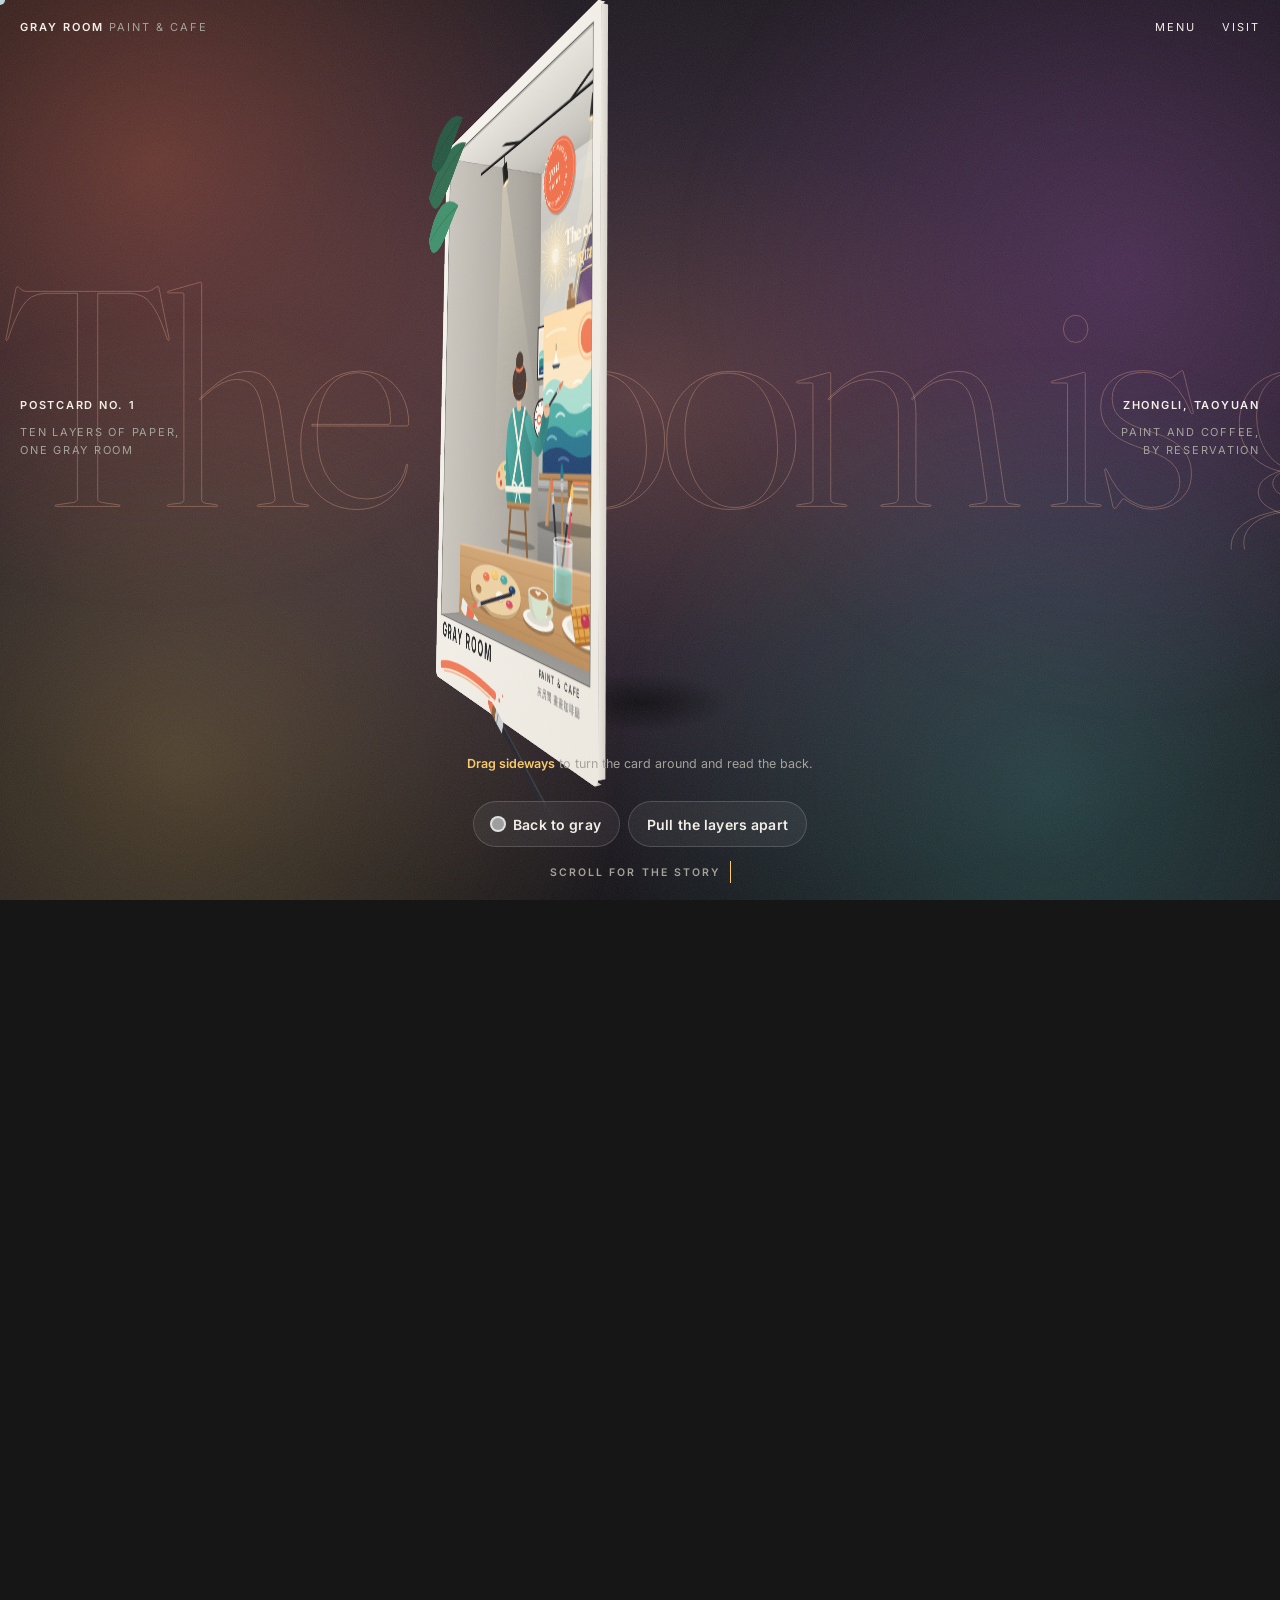
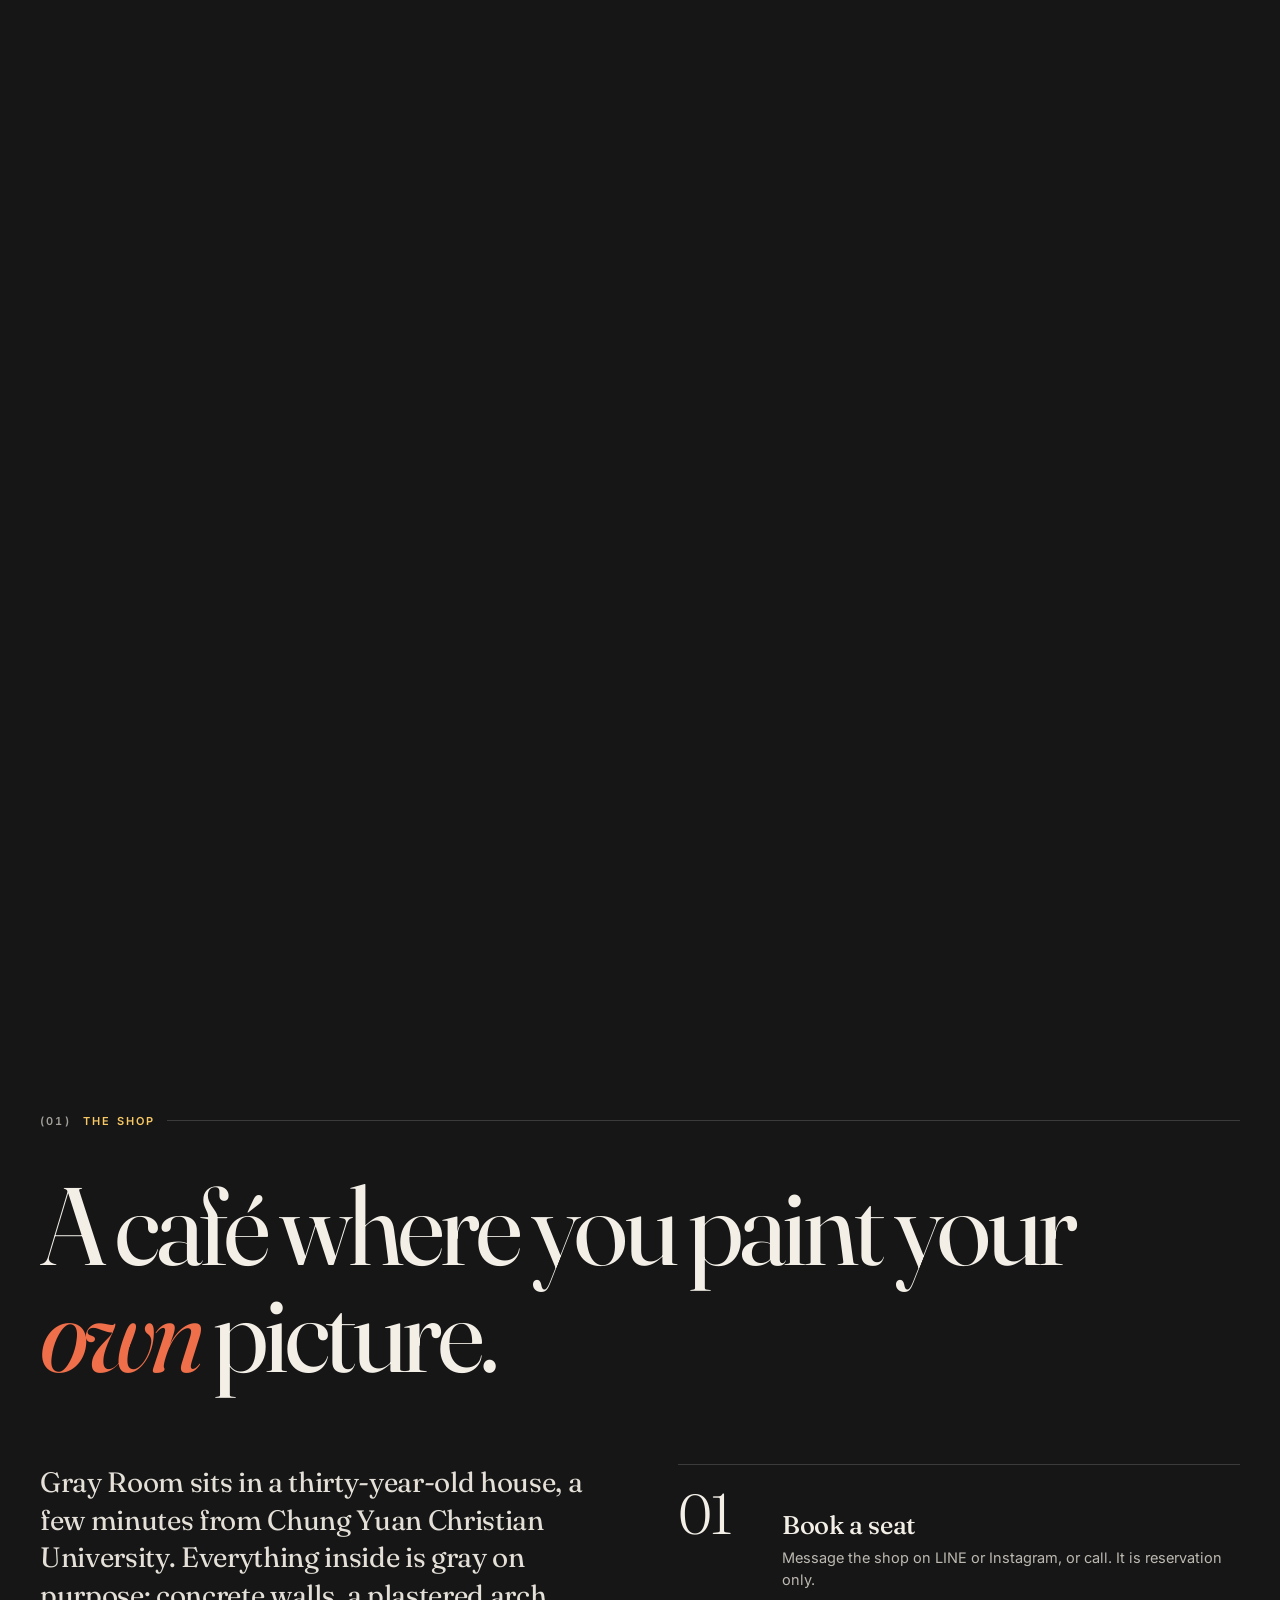
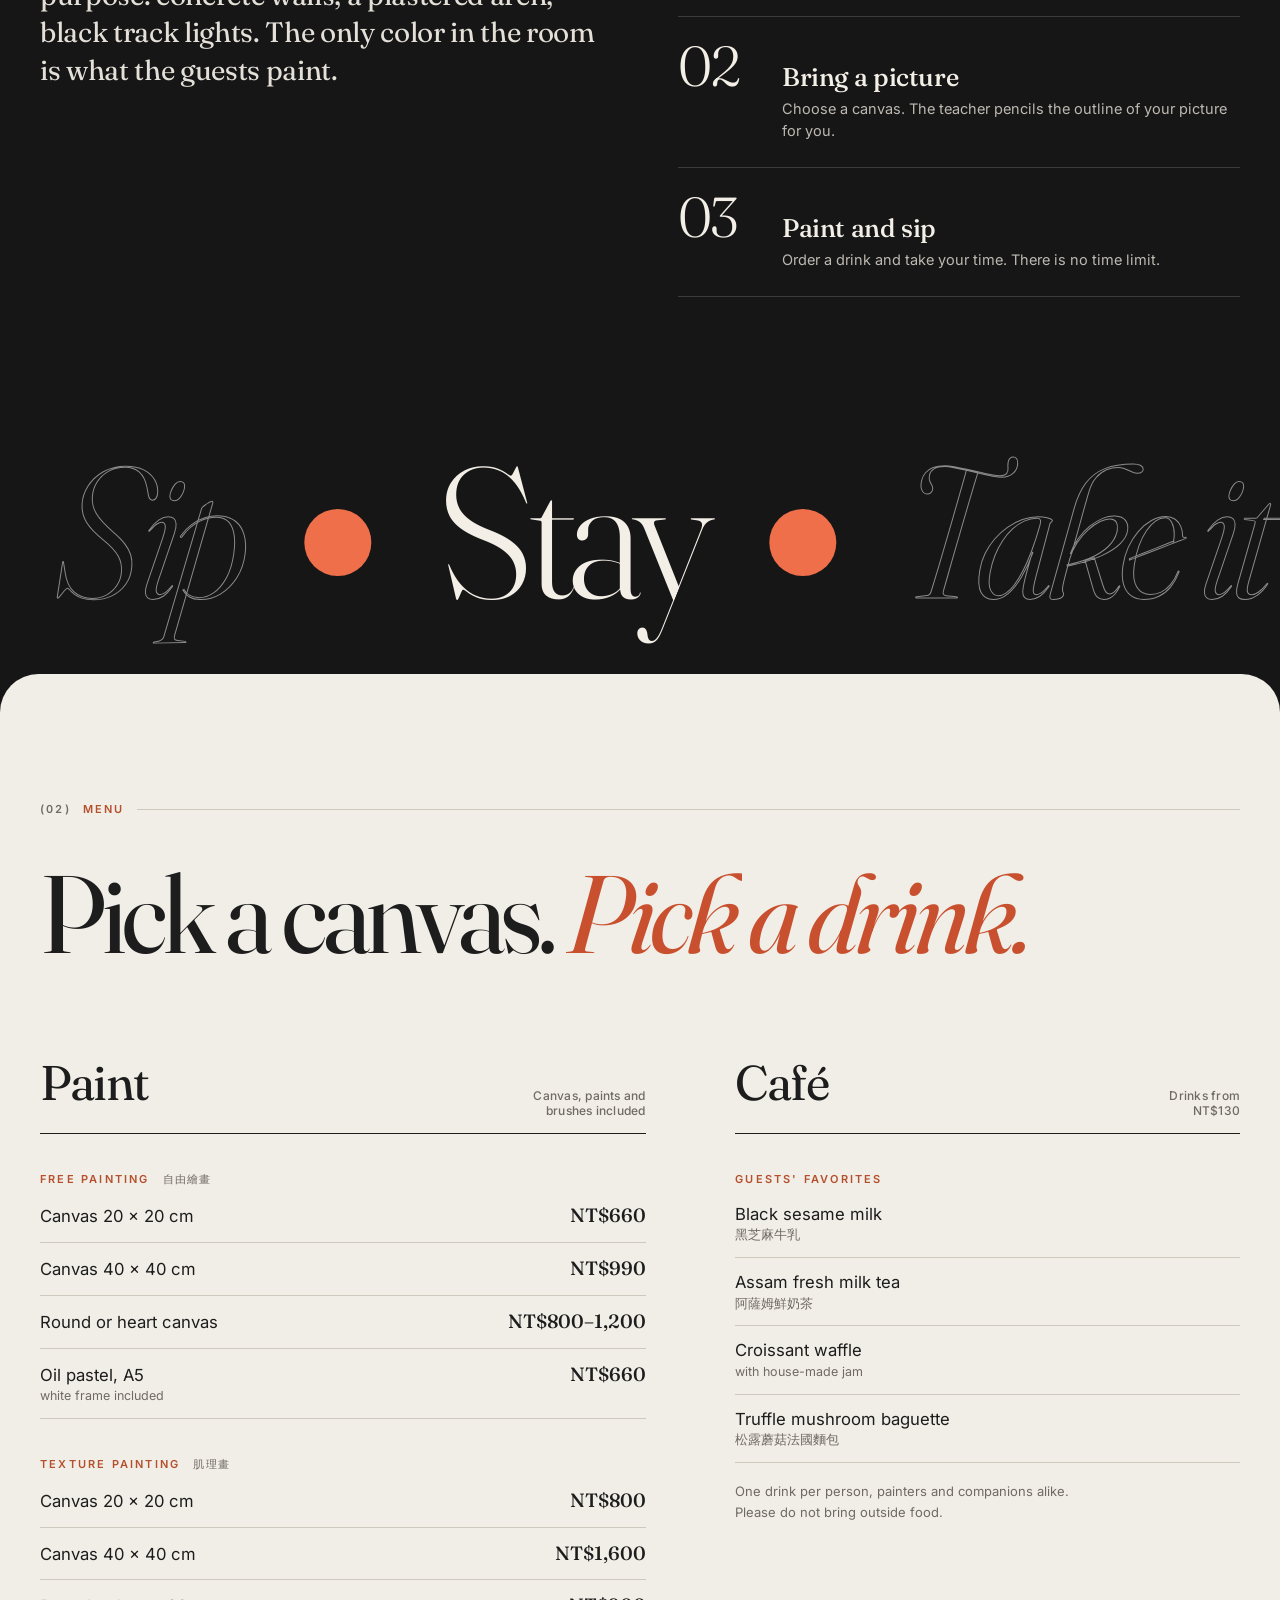
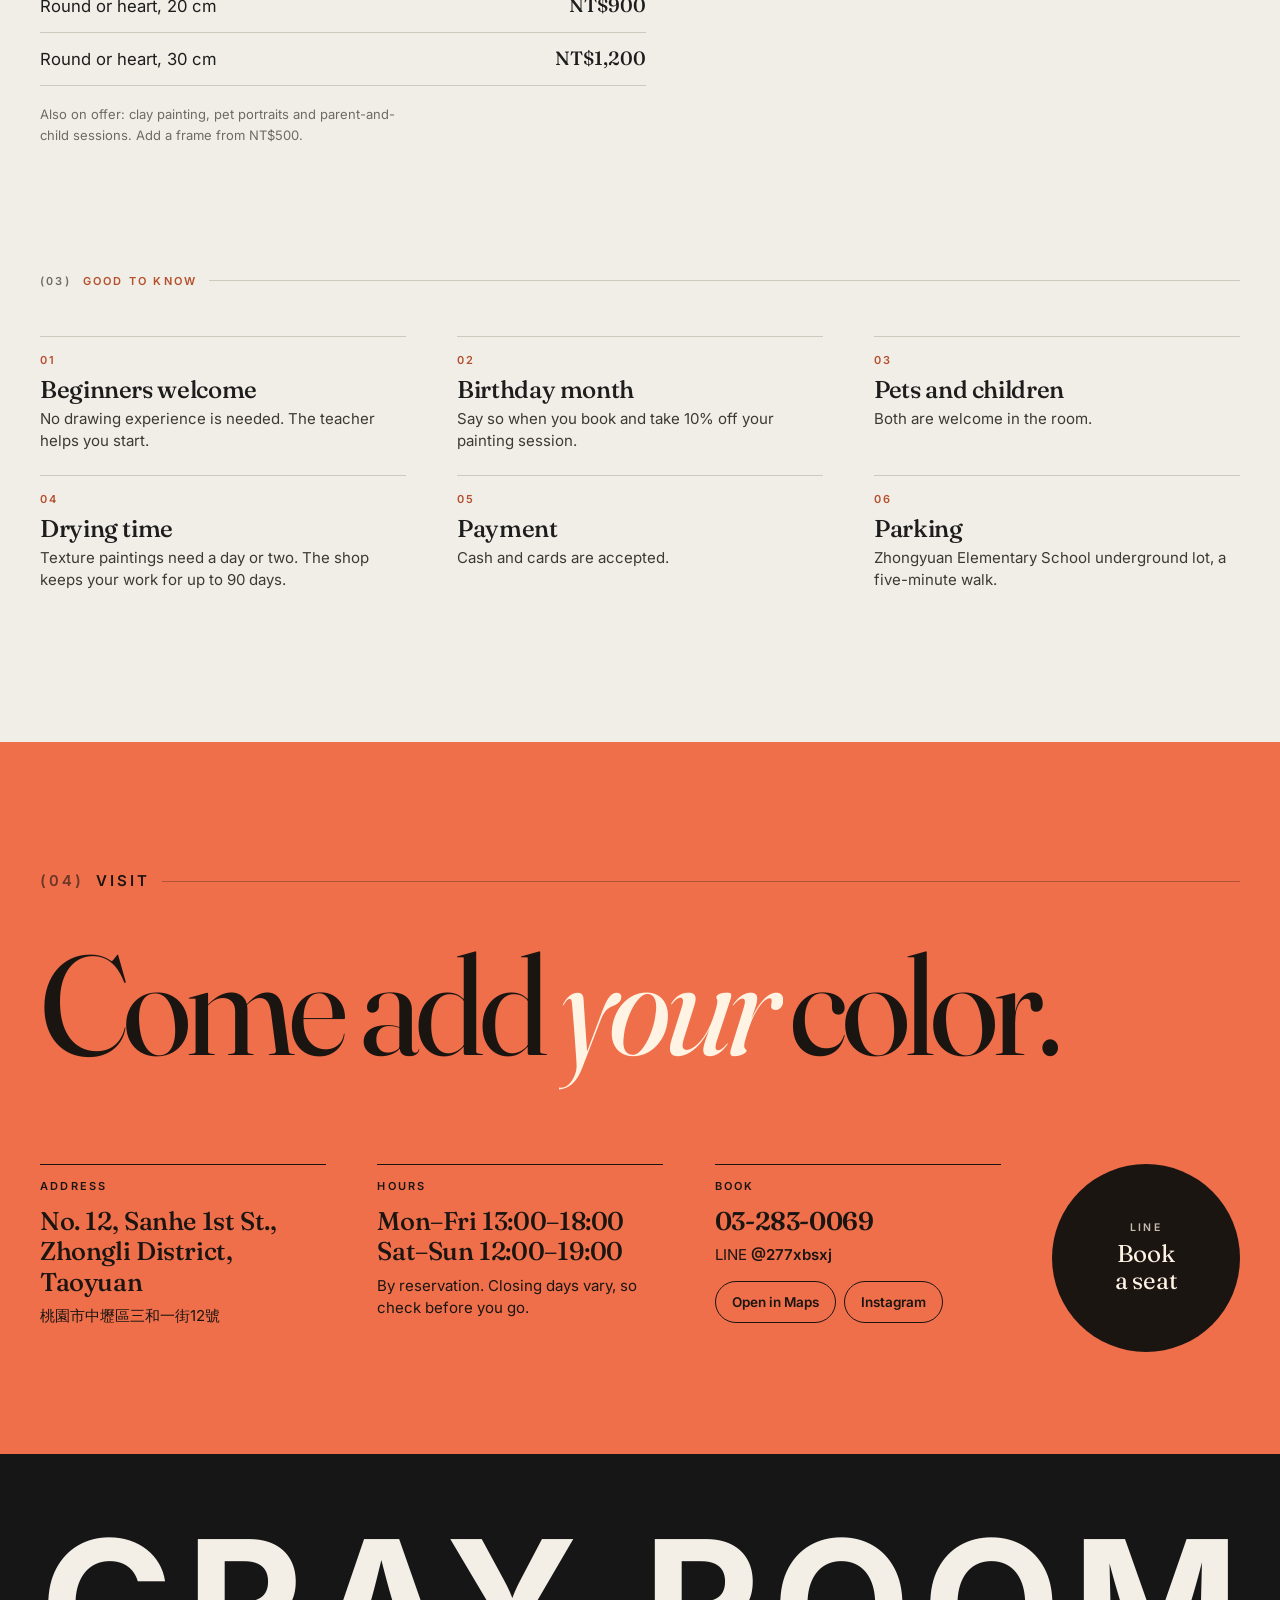
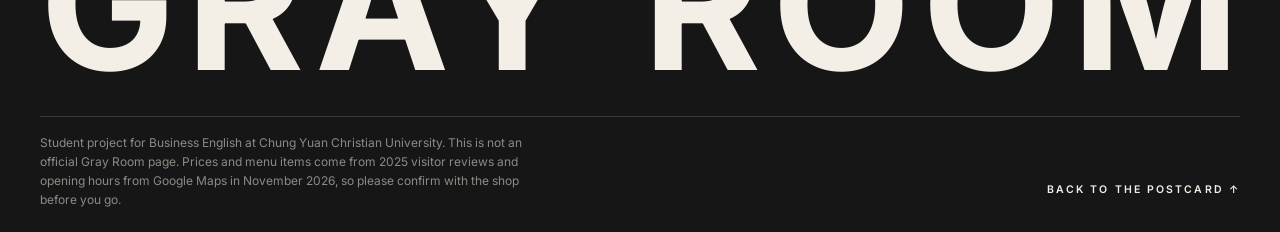
==== commit 8051234c: "Gray Room postcard: cursor ring grows out of the pointer The ring's position was set with transform " ====
--- a/grayroom/index.html
+++ b/grayroom/index.html
@@ -71,15 +71,15 @@
 
 /* ---------- cursor (mouse only) ---------- */
 .cur{display:contents}
-.cur i{position:fixed;left:0;top:0;z-index:60;pointer-events:none;border-radius:50%;will-change:transform}
-.cur-d{width:10px;height:10px;margin:-5px;background:#fff;mix-blend-mode:difference;opacity:0;transition:opacity .4s,width .35s var(--out),height .35s var(--out),margin .35s var(--out)}
+.cur i{position:fixed;left:0;top:0;z-index:60;pointer-events:none;border-radius:50%;will-change:translate,scale;translate:-200px -200px}
+.cur-d{width:10px;height:10px;margin:-5px;background:#fff;mix-blend-mode:difference;opacity:0;transition:opacity .4s,scale .35s var(--out),width .35s var(--out),height .35s var(--out),margin .35s var(--out)}
 .cur.on .cur-d{opacity:1}
 .cur.link .cur-d{width:46px;height:46px;margin:-23px}
 .cur-r{width:78px;height:78px;margin:-39px;display:grid;place-items:center;border:1px solid rgba(255,255,255,.55);background:rgba(20,20,21,.35);
   backdrop-filter:blur(6px);-webkit-backdrop-filter:blur(6px);font-style:normal;font-size:10.5px;font-weight:600;letter-spacing:.16em;text-transform:uppercase;color:var(--ink);
   opacity:0;scale:.3;transition:opacity .35s var(--out),scale .45s var(--out)}
 .cur.on.card .cur-r{opacity:1;scale:1}
-.cur.card .cur-d{width:0;height:0;margin:0}
+.cur.card .cur-d{scale:0}
 .cur.grab .cur-r{scale:.74}
 
 /* ---------- the pinned postcard ---------- */
@@ -1390,14 +1390,18 @@
       let mx = -200, my = -200, rx = -200, ry = -200, run = false;
       const loop = () => {
         rx += (mx - rx) * .18; ry += (my - ry) * .18;
-        cd.style.transform = `translate3d(${mx}px,${my}px,0)`;
-        cr.style.transform = `translate3d(${rx.toFixed(1)}px,${ry.toFixed(1)}px,0)`;
+        // position goes in `translate`, which sits outside `scale`: the ring grows in place instead of sliding in from the corner
+        cd.style.translate = `${mx}px ${my}px`;
+        cr.style.translate = `${rx.toFixed(1)}px ${ry.toFixed(1)}px`;
         if (Math.abs(mx - rx) + Math.abs(my - ry) > .3) requestAnimationFrame(loop); else run = false;
       };
       addEventListener('pointermove', e => {
         if (e.pointerType !== 'mouse') return;
+        const shown = cur.classList.contains('on') && cur.classList.contains('card');
         mx = e.clientX; my = e.clientY; cur.classList.add('on');
         probe(e.target);
+        // a hidden ring waits under the pointer, so it grows out of the pointer instead of travelling to it
+        if (!shown) { rx = mx; ry = my; cr.style.translate = `${rx.toFixed(1)}px ${ry.toFixed(1)}px`; }
         if (!run) { run = true; requestAnimationFrame(loop); }
       }, { passive: true });
       // what is under the pointer can change without the pointer moving (scrolling, a button that hides)
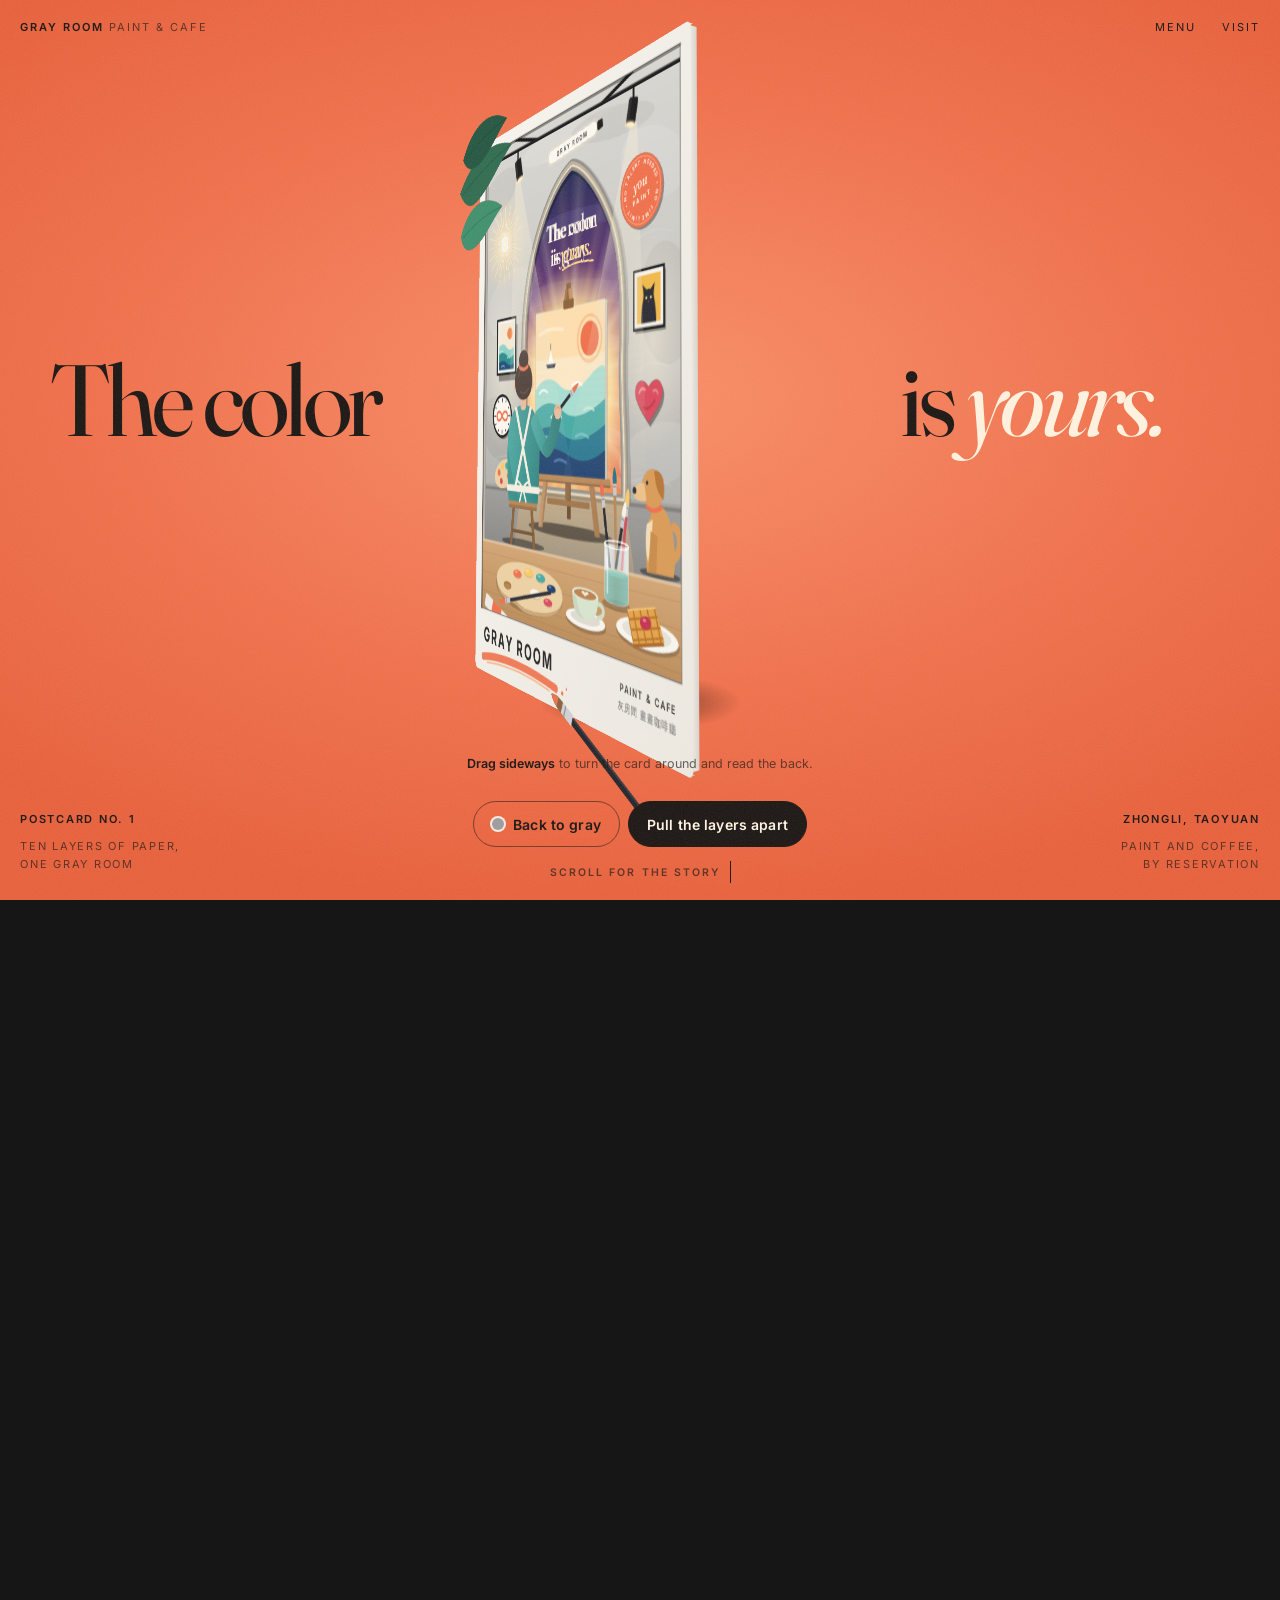
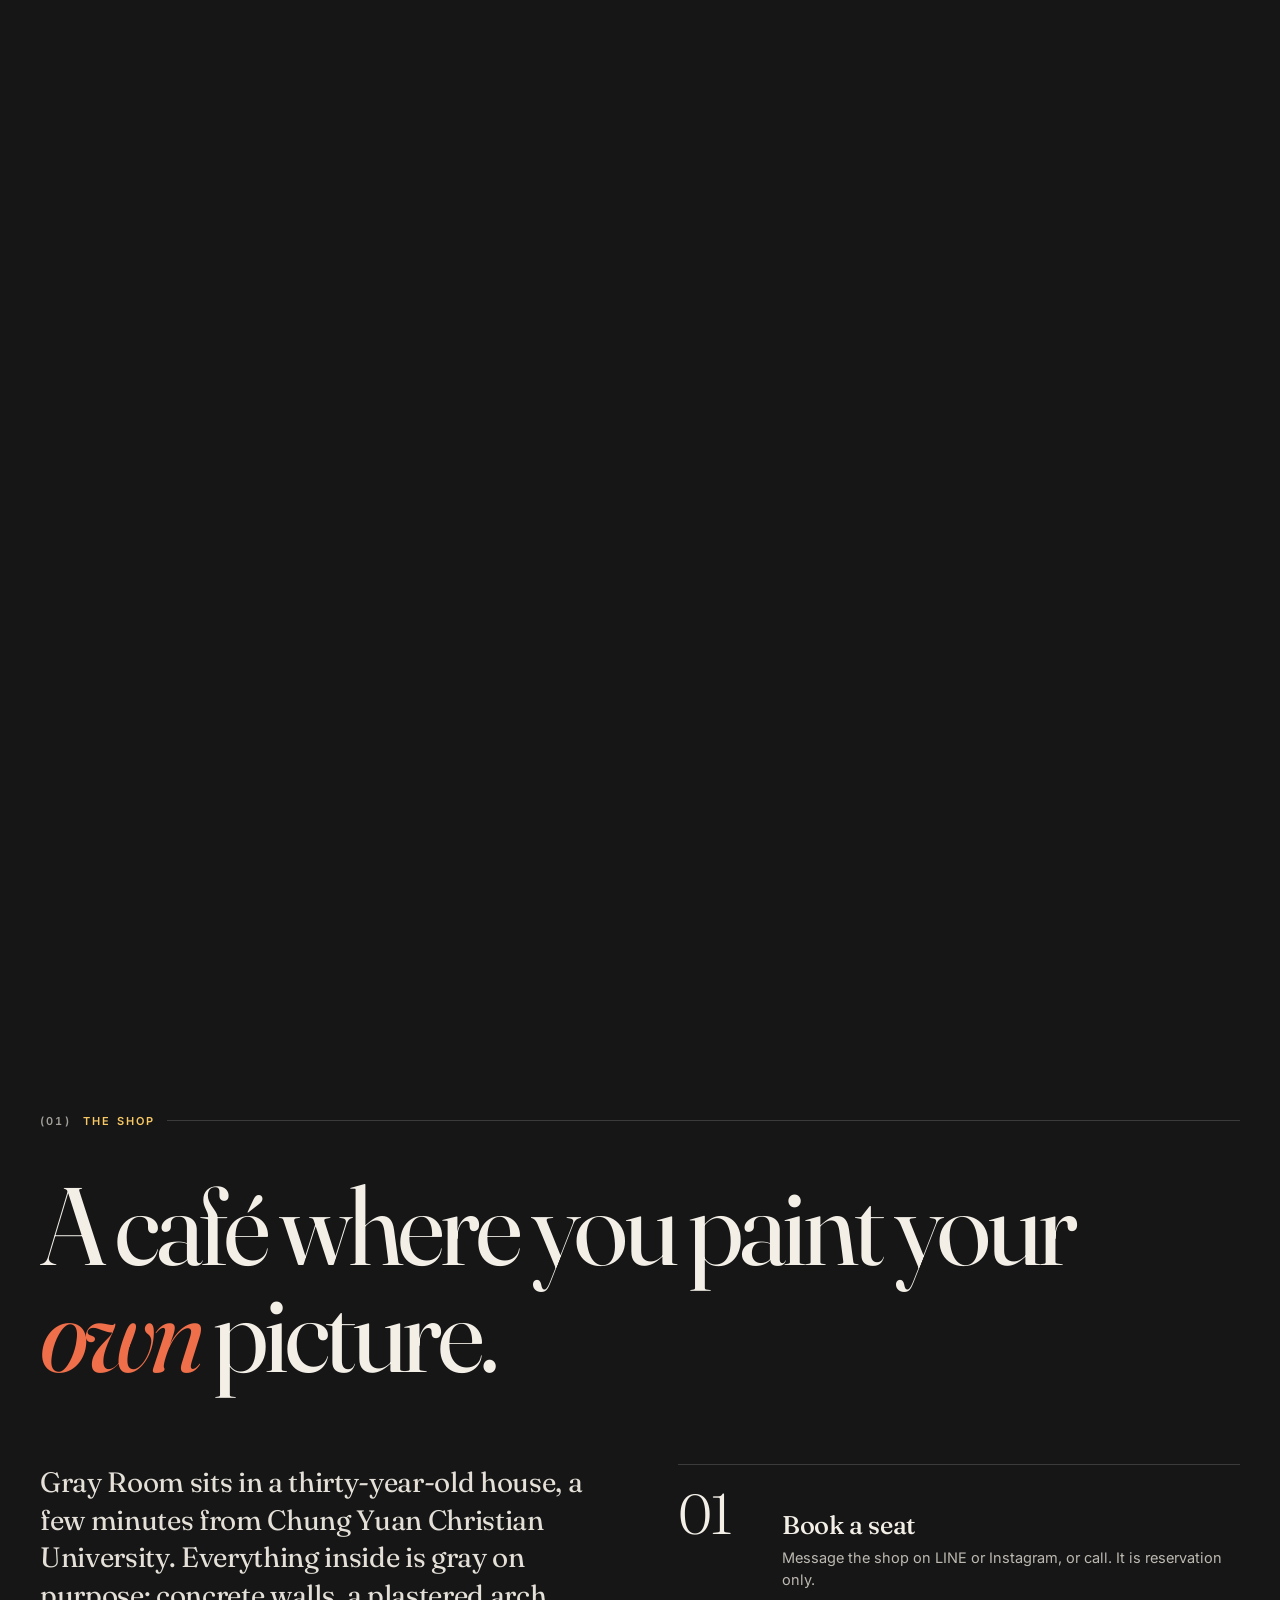
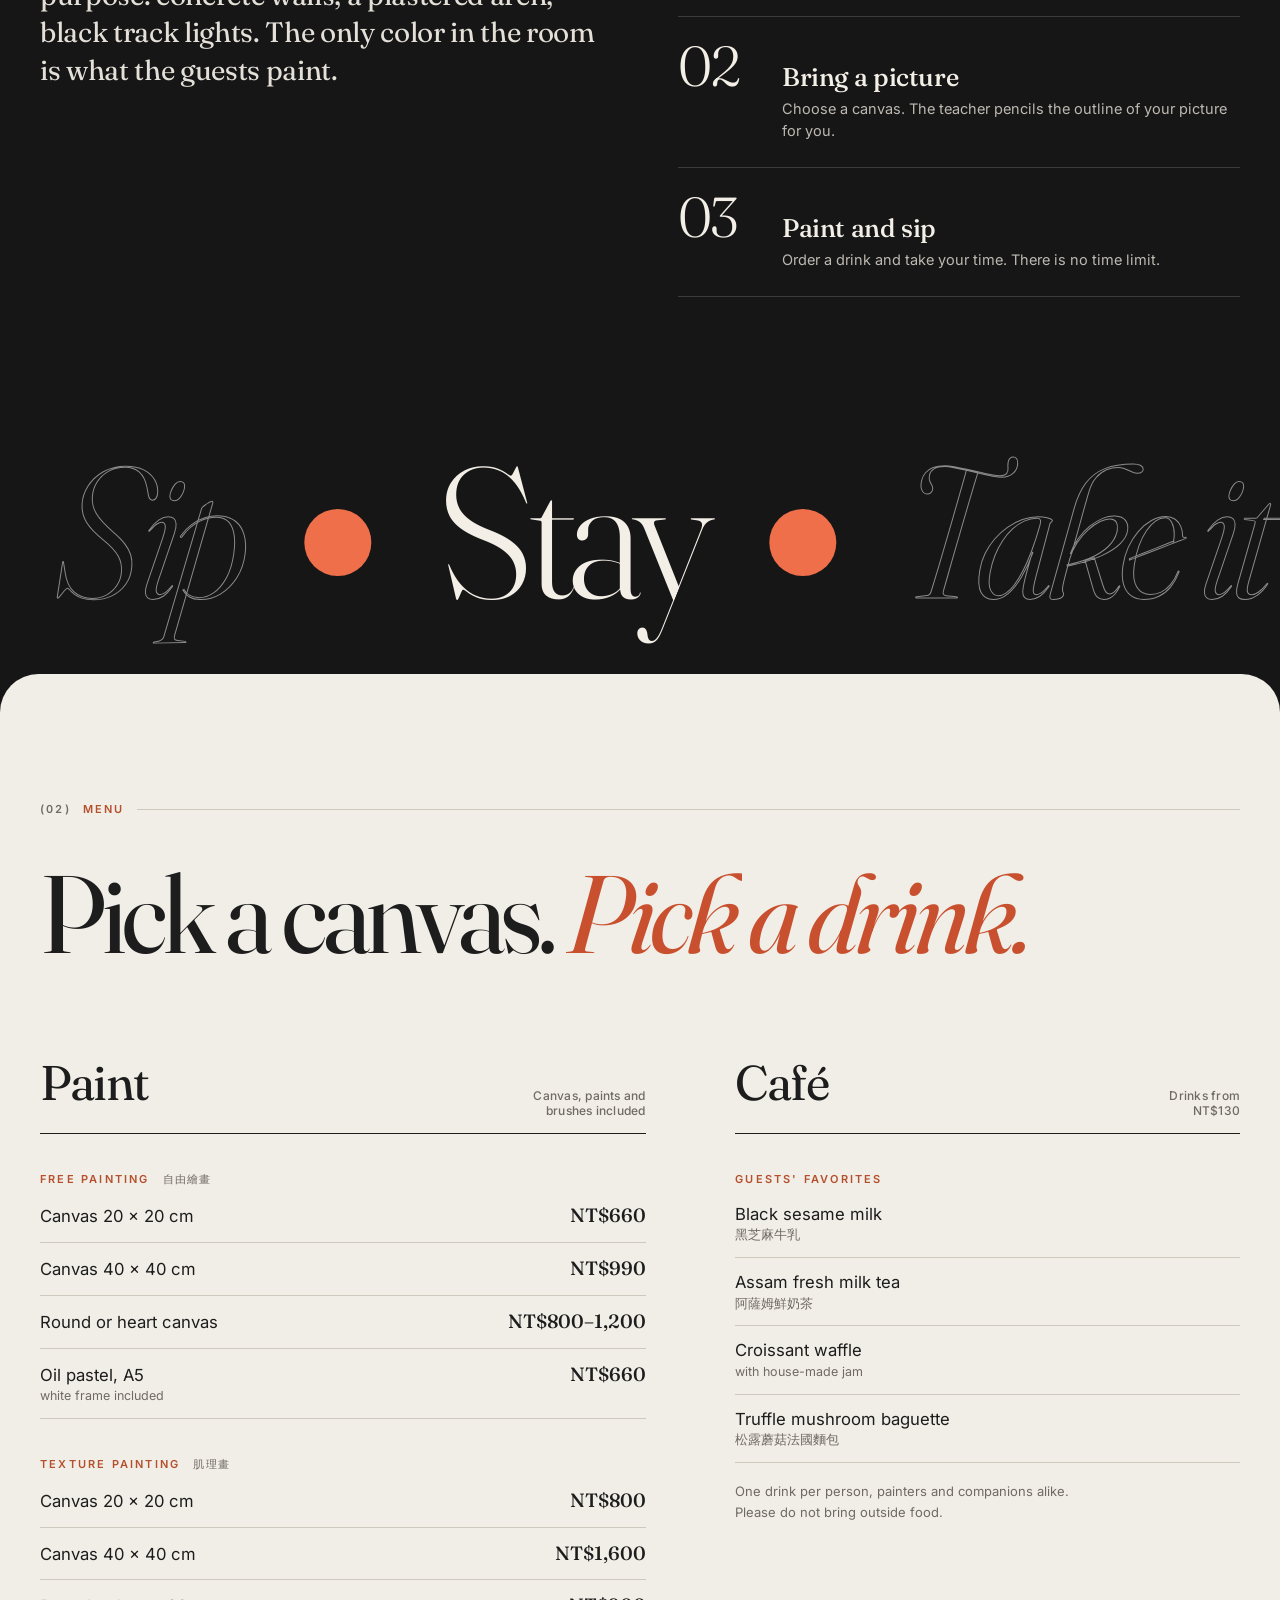
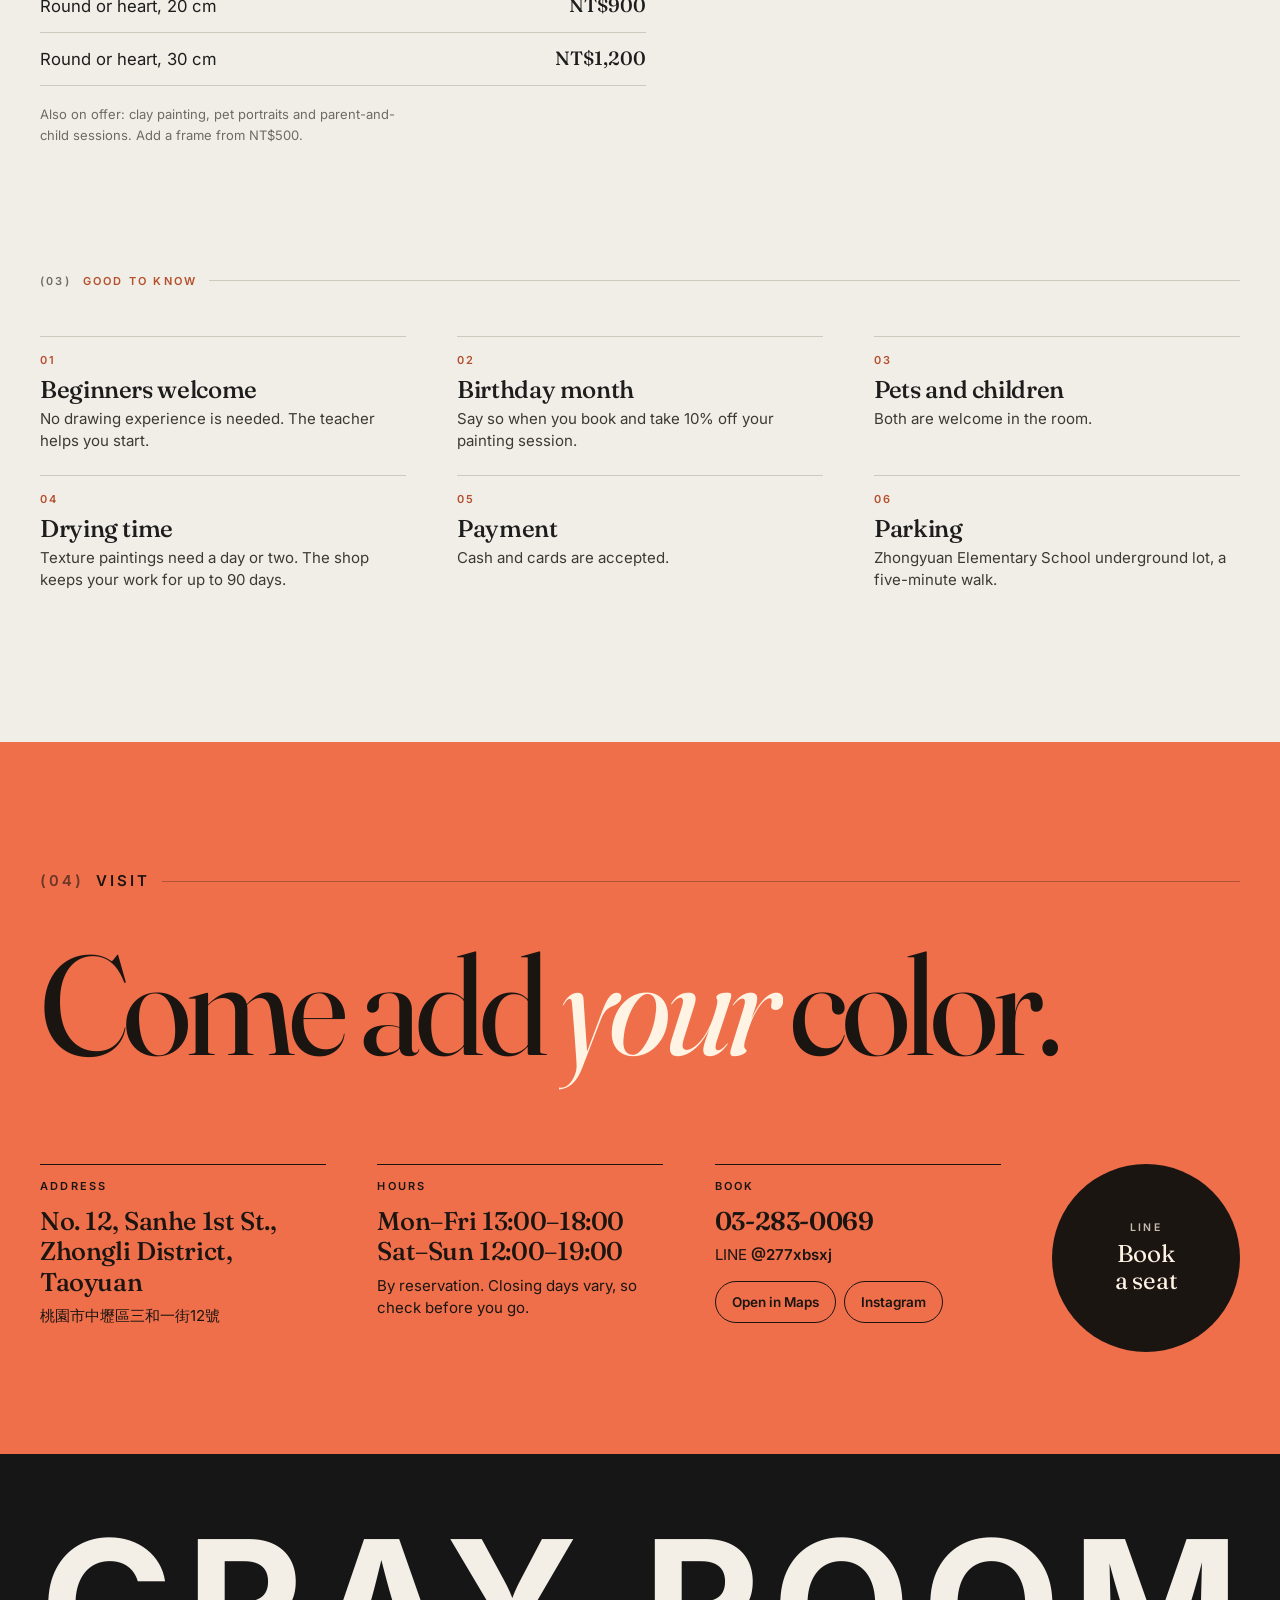
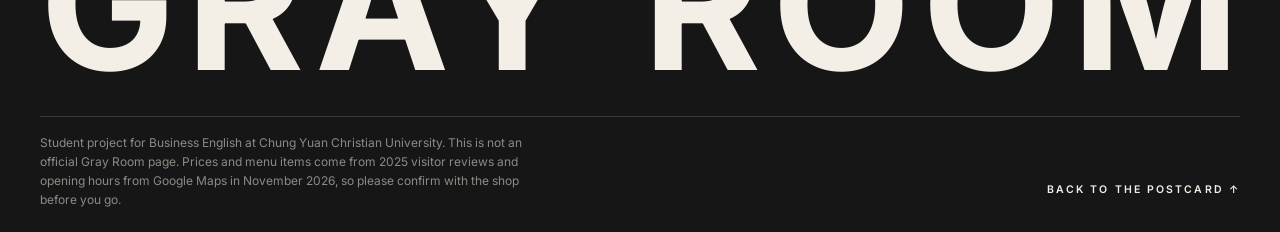
==== commit b20258ee: "Gray Room postcard: camera goes into the room, color floods the page - Scrolling sends the camera th" ====
--- a/grayroom/index.html
+++ b/grayroom/index.html
@@ -52,22 +52,24 @@
 .ld-num{font-family:var(--serif);font-weight:300;font-size:clamp(84px,21vw,260px);line-height:.78;letter-spacing:-.05em;font-variant-numeric:tabular-nums}
 .ld-lab{padding-bottom:6px;font-size:11px;letter-spacing:.18em;text-transform:uppercase;color:var(--muted);text-align:right}
 .ld-bar{position:absolute;left:0;right:0;bottom:0;height:3px;background:var(--coral);transform:scaleX(0);transform-origin:0 50%}
-body.print .loader,body.print .grain,body.print .cur,body.print .marq,body.print .meta,body.print .caps,body.print .prog,body.print .site-foot{display:none}
+body.print .loader,body.print .grain,body.print .cur,body.print .big,body.print .flood,body.print .meta,body.print .caps,body.print .prog,body.print .site-foot{display:none}
 
 /* ---------- film grain, room light, colour leaking into the page ---------- */
 .grain{position:fixed;inset:0;z-index:40;pointer-events:none;opacity:.085;
   background-image:url("data:image/svg+xml,%3Csvg xmlns='http://www.w3.org/2000/svg' width='180' height='180'%3E%3Cfilter id='n'%3E%3CfeTurbulence type='fractalNoise' baseFrequency='.9' numOctaves='2' stitchTiles='stitch'/%3E%3CfeColorMatrix values='0 0 0 0 1 0 0 0 0 1 0 0 0 0 1 0 0 0 .9 0'/%3E%3C/filter%3E%3Crect width='180' height='180' filter='url(%23n)'/%3E%3C/svg%3E")}
 .glow{position:absolute;inset:0;pointer-events:none;
   background:radial-gradient(ellipse 70% 55% at 50% 44%,#343435 0%,#1f1f20 55%,#131314 100%)}
-.glow::after{content:"";position:absolute;inset:0;opacity:0;transition:opacity 2.6s var(--ease);
-  background:radial-gradient(ellipse 72% 56% at 50% 44%,#56393d 0%,#2a212d 52%,#141217 100%)}
-body.is-color .glow::after{opacity:1}
-.aura{position:absolute;inset:0;overflow:hidden;pointer-events:none;opacity:0;transition:opacity 3s var(--ease)}
-body.is-color .aura{opacity:1}
-.aura i{position:absolute;width:26vmax;height:26vmax;border-radius:50%;left:var(--x);top:var(--y);margin:-13vmax 0 0 -13vmax;
-  background:radial-gradient(circle,var(--c) 0,transparent 64%);opacity:var(--o);will-change:transform;transform:scale(3);
-  animation:aura var(--d) ease-in-out var(--dl) infinite alternate}
-@keyframes aura{0%{transform:translate3d(-9vmax,-6vmax,0) scale(2.7)}50%{transform:translate3d(7vmax,5vmax,0) scale(3.25)}100%{transform:translate3d(12vmax,-8vmax,0) scale(2.9)}}
+/* the paint that takes over the page: three sheets of colour opening from the point that was touched */
+.flood{position:absolute;inset:0;pointer-events:none;overflow:hidden;transition:opacity .8s var(--ease)}
+body.mode-layers .flood{opacity:0}
+.flood i{position:absolute;inset:0;-webkit-clip-path:circle(0px at 50% 50%);clip-path:circle(0px at 50% 50%)}
+.flood i:nth-child(1){background:#f8c865}
+.flood i:nth-child(2){background:#2a2466}
+.flood i:nth-child(3){background:radial-gradient(ellipse 72% 58% at 50% 44%,#f78d66 0%,#ef6f4a 58%,#e65f3a 100%)}
+.flood.full i{-webkit-clip-path:none;clip-path:none}
+/* once the page is painted, what is written on it turns to ink */
+body.ink .app{--ink:#1b1512;--muted:rgba(27,21,18,.68);--line:rgba(27,21,18,.3)}
+.top,.top b,.top a,.hint,.hint b,.more,.meta,.meta b,.tag{transition:color .7s var(--ease)}
 
 /* ---------- cursor (mouse only) ---------- */
 .cur{display:contents}
@@ -95,21 +97,32 @@
 .top a{position:relative;display:inline-flex;align-items:center;min-height:30px;text-decoration:none;color:var(--ink)}
 .top a::after{content:"";position:absolute;left:0;right:0;bottom:5px;height:1px;background:currentColor;transform:scaleX(0);transform-origin:100% 50%;transition:transform .5s var(--out)}
 .top a:hover::after,.top a:focus-visible::after{transform:scaleX(1);transform-origin:0 50%}
-
-/* huge words drifting behind the card */
-.marq{position:absolute;z-index:1;left:0;right:0;top:44%;transform:translateY(-50%);overflow:hidden;pointer-events:none;
-  opacity:0;transition:opacity 1.2s var(--ease)}
-body.ready .marq{opacity:1}
-body.in-story .marq,body.mode-layers .marq{opacity:0}
-.marq-in{display:flex;width:max-content;animation:marq 70s linear infinite}
-.marq span{flex:none;padding-right:.32em;font-family:var(--serif);font-weight:300;font-size:clamp(120px,24vw,320px);line-height:1;letter-spacing:-.045em;white-space:nowrap;
-  color:transparent;-webkit-text-stroke:1px rgba(255,255,255,.13);transition:-webkit-text-stroke-color 2.4s var(--ease)}
-.marq em{font-style:italic}
-body.is-color .marq span{-webkit-text-stroke-color:rgba(255,190,150,.3)}
-@keyframes marq{to{transform:translate3d(-50%,0,0)}}
-@media (max-aspect-ratio:4/5){.marq{display:none}}
-/* small print either side of the card on wide screens */
-.meta{position:absolute;z-index:3;top:44%;margin:0;max-width:17em;font-size:11px;line-height:1.7;letter-spacing:.16em;text-transform:uppercase;color:var(--muted);
+.top > span,.top nav{padding:5px 11px;margin:-5px -11px;border-radius:99px;transition:background .6s var(--ease)}
+body.in-dive .top > span,body.in-dive .top nav{background:rgba(247,244,238,.92)}
+body.in-dive .top{--ink:#1b1512;--muted:rgba(27,21,18,.68)}
+
+/* the headline, as large as the screen allows: either side of the card on wide screens, above it on a phone */
+.big{position:absolute;inset:0;z-index:1;pointer-events:none;opacity:0;transition:opacity .9s var(--ease)}
+body.ready .big{opacity:1}
+body.in-story .big,body.mode-layers .big,body.intro .big,body.facing-back .big{opacity:0;transition-duration:.45s}
+.bl{position:absolute;left:0;right:0;top:var(--hy,20%);margin:0;text-align:center;white-space:nowrap;
+  font-family:var(--serif);font-weight:400;font-size:var(--hf,44px);line-height:1;letter-spacing:-.045em}
+.bl em{font-style:italic}
+.bl.g{color:#3b3b3d;transition:opacity .7s var(--ease) .25s}
+.bl.g em{color:#55555a}
+.bl.c{color:#1b1512;opacity:0;transition:opacity .22s linear}
+.bl.c em{color:#fff1dc}
+body.ink .bl.g{opacity:0;transition:opacity .22s linear}
+body.ink .bl.c{opacity:1;transition:opacity .7s var(--ease) .2s}
+@media (min-aspect-ratio:11/10){
+  .bl{top:0;left:0;right:0}
+  .bl span{position:absolute;top:var(--hy,44vh);transform:translateY(-50%)}
+  .bl span:first-child{right:calc(50% + var(--Wh,360px)*.5 + var(--hg,40px))}
+  .bl span:last-child{left:calc(50% + var(--Wh,360px)*.5 + var(--hg,40px))}
+}
+@media (min-aspect-ratio:11/10) and (max-height:540px){.big{display:none}}
+/* small print in the corners on wide screens */
+.meta{position:absolute;z-index:3;bottom:26px;margin:0;max-width:17em;font-size:11px;line-height:1.7;letter-spacing:.16em;text-transform:uppercase;color:var(--muted);
   opacity:0;transition:opacity .8s var(--ease);pointer-events:none;display:none}
 .meta b{display:block;margin-bottom:8px;color:var(--ink);font-weight:600}
 .meta.l{left:var(--gut)}
@@ -126,7 +139,7 @@
 .persp{position:relative;width:100%;height:100%;perspective:calc(var(--W)*var(--P,2.3));perspective-origin:50% 46%}
 .shade{position:absolute;left:4%;right:4%;top:97%;height:10%;border-radius:50%;pointer-events:none;will-change:transform;
   background:radial-gradient(ellipse at 50% 50%,rgba(0,0,0,.55) 0,rgba(0,0,0,.2) 45%,transparent 70%);transition:opacity .8s var(--ease)}
-body.mode-layers .shade{opacity:0}
+body.mode-layers .shade,body.in-dive .shade{opacity:0}
 .card,.forecard,.backfield{position:absolute;inset:0;transform-style:preserve-3d;will-change:transform}
 .backfield{pointer-events:none;z-index:0}
 .card{z-index:1}
@@ -135,17 +148,11 @@
 
 .layer{position:absolute;transform-style:preserve-3d;transition:transform var(--lt) var(--ease),opacity .55s var(--ease);pointer-events:none}
 .layer.dim{opacity:.07}
-/* in the story the other sheets stay as a faint gray room around the one in colour */
-body.in-story .layer.dim{opacity:.05}
-body.in-story .layer.dim.bk{opacity:.5}
-body.in-story .layer.dim .copy.g{opacity:1;visibility:visible;transition:opacity .55s linear,visibility 0s linear 0s}
-body.in-story .layer.dim .copy.c{opacity:0}
 .copy.c{transition:opacity .55s linear}
-body.in-story .layer.dim::after{opacity:0!important}
 .layer.card-u{inset:0}
 .layer.fore-u{inset:-15%}
 .layer.fore-u svg{left:11.5385%;top:11.5385%;width:76.923%;height:76.923%}
-.layer.fore-u::after{inset:11.5385%}
+.layer.fore-u::after{left:11.5385%;top:11.5385%;width:76.923%;height:76.923%}
 .layer.fore-u .tag{left:11.5385%;bottom:88.4615%}
 .layer.scene-u{inset:0}
 .layer.scene-u svg{overflow:hidden}
@@ -183,7 +190,8 @@
 body.print .copy.g{transition:none}
 
 /* headline swap */
-.w-gray,.w-color{transition:opacity 1.4s var(--ease)}
+/* kept on their own layer for good: otherwise the words change weight for one frame when the fade ends */
+.w-gray,.w-color{will-change:opacity;transition:opacity 1.4s var(--ease)}
 .w-color{opacity:0}
 .w-stroke{stroke-dasharray:100;stroke-dashoffset:100;transition:stroke-dashoffset 1.6s var(--ease) 1.2s}
 body.is-color .w-gray{opacity:0}
@@ -191,11 +199,12 @@
 body.is-color .w-stroke{stroke-dashoffset:0}
 
 /* layer outlines + labels for the pulled-apart view */
-.layer::after{content:"";position:absolute;inset:0;border:1.5px solid rgba(255,255,255,.62);border-radius:2px;
-  background:rgba(255,255,255,.045);opacity:0;transition:opacity .9s var(--ease)}
-.tag{position:absolute;left:0;bottom:100%;margin-bottom:calc(var(--W)*.012);white-space:nowrap;
+.layer::after{content:"";position:absolute;left:var(--ax,0%);top:var(--ay,0%);width:var(--aw,100%);height:var(--ah,100%);box-sizing:border-box;
+  border:1.5px solid rgba(255,255,255,.62);border-radius:2px;background:rgba(255,255,255,.045);display:none}
+@keyframes pane{from{opacity:0}to{opacity:1}}
+.tag{position:absolute;left:var(--ax,0%);bottom:calc(100% - var(--ay,0%));margin-bottom:calc(var(--W)*.012);white-space:nowrap;
   font:600 calc(var(--W)*.046)/1 var(--sans);letter-spacing:.02em;color:var(--ink);opacity:0;transition:opacity .6s var(--ease)}
-body.mode-layers .card:not(.portal) .layer::after,body.mode-layers .card:not(.portal) ~ .forecard .layer::after{opacity:1}
+body.mode-layers .card:not(.portal) .layer::after,body.mode-layers .card:not(.portal) ~ .forecard .layer::after{display:block;animation:pane .9s var(--ease) both}
 body.mode-layers .card:not(.portal) .tag,body.mode-layers .card:not(.portal) ~ .forecard .tag{opacity:.95;transition-delay:.6s}
 .tag b{color:var(--amber);font-weight:700}
 .tag span{display:none}
@@ -221,7 +230,7 @@
 body.is-color .glare{filter:none}
 .glare i{position:absolute;top:-30%;bottom:-30%;left:-50%;width:200%;will-change:transform;
   background:linear-gradient(112deg,transparent 38%,rgba(255,120,170,.10) 43%,rgba(255,226,150,.14) 46.5%,rgba(255,255,255,.30) 50%,rgba(140,220,255,.14) 53.5%,rgba(150,130,255,.10) 57%,transparent 62%)}
-body.mode-layers .glare{opacity:0}
+body.mode-layers .glare,body.in-dive .glare{opacity:0}
 .rays{position:absolute;inset:0;overflow:hidden;pointer-events:none;opacity:0;transition:transform var(--lt) var(--ease),opacity 2.4s var(--ease)}
 body.is-color .rays{opacity:1}
 .rays i{position:absolute;left:50%;top:53.5%;width:116%;aspect-ratio:1;margin:-58% 0 0 -58%;border-radius:50%;transform:scale(2);
@@ -233,15 +242,18 @@
 .ring{position:absolute;aspect-ratio:1;border-radius:50%;border:calc(var(--W)*.009) solid;transform:translate(-50%,-50%) scale(.08);opacity:0;
   animation:ring 1.05s cubic-bezier(.16,.7,.2,1) forwards}
 @keyframes ring{0%{transform:translate(-50%,-50%) scale(.08);opacity:.95}100%{transform:translate(-50%,-50%) scale(1.14);opacity:0}}
-body.lite .bokeh,body.lite .grain,body.lite .marq{display:none}
-body.lite .aura i,body.lite .rays i,body.lite .marq-in{animation-play-state:paused}
+body.lite .bokeh,body.lite .grain{display:none}
+body.lite .rays i{animation-play-state:paused}
 .bokeh{position:absolute;inset:-48%;container-type:inline-size;pointer-events:none;opacity:0;transition:opacity 2.6s var(--ease)}
 body.is-color .bokeh{opacity:1}
-body.mode-layers .bokeh.f,body.facing-back .bokeh.f{opacity:0;transition-duration:.5s}
+body.mode-layers .bokeh.f,body.facing-back .bokeh.f,body.in-dive .bokeh{opacity:0;transition-duration:.5s}
+.forecard .layer{transition:transform var(--lt) var(--ease),opacity .7s var(--ease)}
+body.in-dive .forecard .layer{opacity:0;visibility:hidden;transition:transform var(--lt) var(--ease),opacity .7s var(--ease),visibility 0s linear .7s}
+body.in-dive .back,body.in-dive .glare{visibility:hidden;transition:visibility 0s linear 1.5s}
 .bokeh i{position:absolute;border-radius:50%;background:radial-gradient(circle,var(--c) 0,var(--c) 30%,transparent 70%);opacity:0;will-change:transform,opacity;
   animation:drift var(--d) linear var(--dl) infinite}
 @keyframes drift{0%{transform:translate3d(0,0,0);opacity:0}18%{opacity:var(--o)}82%{opacity:var(--o)}100%{transform:translate3d(var(--dx),var(--dy),0);opacity:0}}
-body.print .glare,body.print .rays,body.print .aura,body.print .bokeh,body.print .fx,body.print .shade{display:none}
+body.print .glare,body.print .rays,body.print .bokeh,body.print .fx,body.print .shade{display:none}
 body.print .rig{opacity:1;transition:none}
 
 /* ---------- back of the card ---------- */
@@ -281,6 +293,7 @@
 body.in-story .ui{opacity:0;transform:translateY(14px);visibility:hidden;transition:opacity .45s var(--ease),transform .6s var(--ease),visibility 0s linear .5s}
 .hint{margin:0;font-size:12.5px;line-height:1.5;color:var(--muted);min-height:3em;max-width:34em;text-align:center}
 .hint b{color:var(--amber);font-weight:600}
+body.ink .hint b{color:var(--ink)}
 .chips{display:flex;gap:6px;max-width:100%;min-height:3em;align-items:center;overflow-x:auto;padding:2px 2px;scrollbar-width:none;-webkit-overflow-scrolling:touch;touch-action:pan-x}
 .chips::-webkit-scrollbar{display:none}
 .chip{appearance:none;flex:none;min-height:32px;padding:0 12px;border-radius:99px;border:1px solid var(--line);background:rgba(255,255,255,.06);
@@ -303,6 +316,16 @@
 .dot{width:12px;height:12px;border-radius:50%;flex:none;
   background:conic-gradient(#ef6f4a,#f8c865,#46a9a4,#1c3f6e,#d94a5c,#ef6f4a);box-shadow:0 0 0 2px rgba(255,255,255,.85)}
 .btn.primary[aria-pressed="true"] .dot{background:#9b9b9b}
+body.ink .ui .btn{background:#1b1512;border-color:#1b1512;color:#fff3e4}
+body.ink .ui .btn:hover{background:#33251e}
+body.ink .ui .btn.primary[aria-pressed="true"]{background:transparent;border-color:rgba(27,21,18,.55);color:#1b1512}
+body.ink .ui .btn[aria-pressed="true"]:not(.primary){background:#fff3e4;border-color:#fff3e4;color:#1b1512}
+body.ink .chip{background:rgba(27,21,18,.08)}
+body.ink .chip b,body.ink .tag b{color:#fff1dc}
+body.ink .chip[aria-pressed="true"]{color:#fff3e4}
+body.ink .chip[aria-pressed="true"] b{color:#f8c865}
+body.ink .more i{background:rgba(27,21,18,.3)}
+body.ink .more i::after{background:#1b1512}
 .more{display:inline-flex;align-items:center;gap:9px;min-height:32px;padding:0 12px;font-size:10.5px;font-weight:600;letter-spacing:.2em;text-transform:uppercase;color:var(--muted);text-decoration:none;transition:color .3s}
 .more:hover{color:var(--ink)}
 .more:focus-visible{outline:2px solid var(--amber);outline-offset:2px;border-radius:99px}
@@ -310,34 +333,53 @@
 .more i::after{content:"";position:absolute;left:0;top:0;width:100%;height:100%;background:var(--amber);animation:cue 2.4s var(--ease) infinite}
 @keyframes cue{0%{transform:translateY(-100%)}55%{transform:translateY(0)}100%{transform:translateY(100%)}}
 
-/* ---------- the story told while the card stays on screen ---------- */
-.caps{position:absolute;z-index:3;left:0;right:0;bottom:0;height:clamp(214px,31%,260px);pointer-events:none}
-.cap{position:absolute;left:var(--gut);right:var(--gut);top:0;opacity:0;transform:translateY(16px);visibility:hidden;
-  transition:opacity .45s var(--ease),transform .6s var(--ease),visibility 0s linear .5s}
-.cap.on{opacity:1;transform:none;visibility:visible;pointer-events:auto;transition:opacity .9s var(--out) .35s,transform 1.1s var(--out) .35s,visibility 0s linear 0s}
-.cap-n{display:flex;align-items:center;gap:10px;margin:0 0 10px;font-size:10.5px;font-weight:600;letter-spacing:.2em;text-transform:uppercase;color:var(--amber)}
+/* ---------- the story: the camera goes into the room; the words sit on a sheet of colour beside it ---------- */
+/* opacity just under 1: Chrome otherwise assumes this sheet hides more of the room than it does and leaves holes beside it */
+.caps{position:absolute;z-index:3;left:0;right:0;bottom:0;height:clamp(254px,35%,310px);pointer-events:none;opacity:.999}
+.cap{position:absolute;inset:0;margin:0;background:var(--pb,transparent);color:var(--pi,#1b1512);visibility:hidden;
+  -webkit-clip-path:inset(100% 0 0 0);clip-path:inset(100% 0 0 0);
+  transition:clip-path .8s var(--ease),-webkit-clip-path .8s var(--ease),visibility 0s linear .8s}
+.cap.on{-webkit-clip-path:inset(0);clip-path:inset(0);visibility:visible;z-index:2;pointer-events:auto;
+  transition:clip-path 1.05s var(--ease) .12s,-webkit-clip-path 1.05s var(--ease) .12s,visibility 0s linear 0s}
+.cap.under{-webkit-clip-path:inset(0);clip-path:inset(0);visibility:visible;z-index:1;transition:none}
+.cap[data-k="1"]{--pb:#2a2466;--pi:#f4efe6;--pe:#f8c865;--pm:rgba(244,239,230,.78)}
+.cap[data-k="2"]{--pb:#f6c453;--pi:#1b1512;--pe:#ad3a16;--pm:rgba(27,21,18,.76)}
+.cap[data-k="3"]{--pb:#17807a;--pi:#f6f2e9;--pe:#ffd98a;--pm:rgba(246,242,233,.82)}
+.cap[data-k="4"]{--pb:#ef6f4a;--pi:#1b1512;--pe:#fff1dc;--pm:rgba(27,21,18,.78)}
+.cap[data-k="5"]{--pi:#1b1512;--pe:#fff1dc;--pm:rgba(27,21,18,.78)}
+/* the last words sit on the page itself, with no sheet to wipe: they fade */
+.cap[data-k="5"]{-webkit-clip-path:none!important;clip-path:none!important}
+.ci{position:absolute;left:var(--gut);right:var(--gut);top:clamp(18px,3.4vh,30px);opacity:0;transform:translateY(14px);
+  transition:opacity .35s var(--ease),transform .5s var(--ease)}
+.cap.on .ci{opacity:1;transform:none;transition:opacity .8s var(--out) .5s,transform 1s var(--out) .5s}
+.cap-n{display:flex;align-items:center;gap:10px;margin:0 0 10px;font-size:10.5px;font-weight:600;letter-spacing:.2em;text-transform:uppercase;color:var(--pe)}
 .cap-n::after{content:"";flex:none;width:34px;height:1px;background:currentColor;opacity:.6}
-.cap-n span{order:2;color:var(--muted)}
-.cap h2{margin:0;font-family:var(--serif);font-weight:400;font-size:clamp(30px,8.4vw,44px);line-height:1.02;letter-spacing:-.035em;text-wrap:balance}
-.cap h2 em{font-style:italic;color:var(--coral)}
-.cap p{margin:10px 0 0;max-width:36ch;font-size:14px;line-height:1.5;color:#cbc7bf}
+.cap-n span{order:2;color:var(--pm)}
+.cap h2{margin:0;font-family:var(--serif);font-weight:400;font-size:clamp(33px,10vw,50px);line-height:.98;letter-spacing:-.04em;text-wrap:balance}
+.cap h2 em{font-style:italic;color:var(--pe)}
+.cap p{margin:10px 0 0;max-width:36ch;font-size:14px;line-height:1.5;color:var(--pm)}
 .cap .btns{justify-content:flex-start;margin-top:12px}
-.cap .btn{min-height:42px;padding:0 16px;font-size:13.5px}
-.prog{position:absolute;z-index:4;left:0;right:0;bottom:0;height:2px;background:rgba(255,255,255,.08);opacity:0;transition:opacity .6s var(--ease);pointer-events:none}
+.cap .btn{min-height:42px;padding:0 16px;font-size:13.5px;background:#1b1512;border-color:#1b1512;color:#fff3e4}
+.cap .btn:hover{background:#33251e}
+.cap .btn:not(.primary){background:transparent;border-color:rgba(27,21,18,.55);color:#1b1512}
+.cap .btn:not(.primary):hover{background:rgba(27,21,18,.08)}
+.prog{position:absolute;z-index:4;left:0;right:0;bottom:0;height:3px;background:rgba(27,21,18,.16);opacity:0;transition:opacity .6s var(--ease);pointer-events:none}
 body.in-story .prog{opacity:1}
-.prog i{position:absolute;inset:0;background:var(--coral);transform:scaleX(0);transform-origin:0 50%;will-change:transform}
+.prog i{position:absolute;inset:0;background:#1b1512;box-shadow:0 -1px 0 rgba(255,241,220,.55);transform:scaleX(0);transform-origin:0 50%;will-change:transform}
 
 @media (max-height:700px){.btn{min-height:42px}.ui{gap:6px}}
 @media (max-width:410px){.btn{padding:0 13px;font-size:13.5px;gap:7px}.btns{gap:6px}}
-/* wide screens: the card sits left, the words right */
+/* wide screens: the room on the left, the words on the right */
 @media (min-aspect-ratio:11/10){
-  .caps{left:56%;right:0;top:0;bottom:0;height:auto}
-  .cap{left:0;right:max(28px,5vw);top:50%;transform:translateY(calc(-50% + 16px))}
-  .cap.on{transform:translateY(-50%)}
-  .cap h2{font-size:clamp(34px,4.9vw,84px)}
-  .cap p{font-size:clamp(14px,1.25vw,18px);margin-top:clamp(12px,1.6vw,22px)}
-  .cap-n{margin-bottom:clamp(10px,1.4vw,20px)}
-  .cap .btns{margin-top:clamp(14px,1.8vw,26px)}
+  .caps{left:54%;right:0;top:0;bottom:0;height:auto}
+  .cap{-webkit-clip-path:inset(0 0 0 100%);clip-path:inset(0 0 0 100%)}
+  .cap.on,.cap.under{-webkit-clip-path:inset(0);clip-path:inset(0)}
+  .ci{left:clamp(28px,4.6vw,84px);right:clamp(24px,4vw,70px);top:50%;transform:translateY(calc(-50% + 14px))}
+  .cap.on .ci{transform:translateY(-50%)}
+  .cap h2{font-size:clamp(38px,6.3vw,120px)}
+  .cap p{font-size:clamp(14px,1.3vw,19px);margin-top:clamp(14px,1.8vw,26px)}
+  .cap-n{margin-bottom:clamp(12px,1.6vw,24px)}
+  .cap .btns{margin-top:clamp(16px,2vw,30px)}
 }
 @media (min-aspect-ratio:11/10) and (max-height:540px){
   .ui{left:auto;width:44%;top:0;justify-content:center;padding-top:30px}
@@ -345,8 +387,8 @@
   .btn{justify-content:center}
   .chips{flex-wrap:wrap;justify-content:center;overflow:visible}
   .chip{min-height:28px;padding:0 9px;font-size:11.5px}
-  .cap h2{font-size:clamp(26px,4.4vw,40px)}
-  .cap p{font-size:13px}
+  .cap h2{font-size:clamp(26px,4.6vw,42px)}
+  .cap p{font-size:13px;margin-top:8px}
   .cap .btns{flex-direction:row;width:auto}
 }
 
@@ -478,7 +520,7 @@
 .pfine{margin:2.4cqw 0 0;font-size:1.9cqw;line-height:1.35;color:#9a958b}
 @media (prefers-reduced-motion:reduce){
   .rig,.layer,.air,.rays{transition-duration:.01s}
-  .mote,.steam span,.rays i,.aura i,.bokeh i,.ring,.marq-in,.more i::after{animation:none}
+  .mote,.steam span,.rays i,.bokeh i,.ring,.more i::after{animation:none}
   .bokeh i{opacity:var(--o)}
   .w > span,[data-rv]{transform:none!important;opacity:1!important;transition:none!important}
   .loader{transition-duration:.01s}
@@ -499,11 +541,11 @@
   <i class="mark" id="ch1" style="--k:1"></i>
   <div class="app" id="app">
     <div class="glow" aria-hidden="true"></div>
-    <div class="aura" aria-hidden="true"><i style="--c:#ef6f4a;--x:12%;--y:18%;--o:.34;--d:19s;--dl:-4s"></i><i style="--c:#6b3a78;--x:88%;--y:30%;--o:.5;--d:23s;--dl:-11s"></i><i style="--c:#46a9a4;--x:82%;--y:88%;--o:.28;--d:27s;--dl:-7s"></i><i style="--c:#f8c865;--x:14%;--y:84%;--o:.24;--d:21s;--dl:-15s"></i></div>
+    <div class="flood" id="flood" aria-hidden="true"><i></i><i></i><i></i></div>
     <header class="top" id="hdr"><span><b>Gray Room</b> Paint &amp; Cafe</span><nav aria-label="Sections"><a href="#menu" data-go="menu">Menu</a><a href="#visit" data-go="visit">Visit</a></nav></header>
     <p class="meta l"><b>Postcard No. 1</b>Ten layers of paper,<br>one gray room</p>
     <p class="meta r"><b>Zhongli, Taoyuan</b>Paint and coffee,<br>by reservation</p>
-    <div class="marq" aria-hidden="true"><div class="marq-in"><span>The room is gray, the color is <em>yours</em>.</span><span>The room is gray, the color is <em>yours</em>.</span></div></div>
+    <div class="big" id="big" aria-hidden="true"><p class="bl g"><span>The room</span> <span>is <em>gray.</em></span></p><p class="bl c"><span>The color</span> <span>is <em>yours.</em></span></p></div>
 
     <main class="stage" id="stage">
       <div class="rig" id="rig">
@@ -556,32 +598,42 @@
 
     <div class="caps" id="caps">
       <article class="cap" data-k="1">
+        <div class="ci">
         <p class="cap-n">01 <span>You paint</span></p>
         <h2>You hold <em>the brush.</em></h2>
         <p>No talent needed. The teacher pencils the outline of your picture, and you fill it with color.</p>
+        </div>
       </article>
       <article class="cap" data-k="2">
+        <div class="ci">
         <p class="cap-n">02 <span>No clock</span></p>
         <h2>Stay as long <em>as you like.</em></h2>
         <p>There is no time limit. The clock on our wall has no hands, and nobody will hurry you.</p>
+        </div>
       </article>
       <article class="cap" data-k="3">
+        <div class="ci">
         <p class="cap-n">03 <span>Paint and sip</span></p>
         <h2>Coffee beside <em>the canvas.</em></h2>
         <p>A latte and a croissant waffle sit next to your palette. Drinks start at NT$130.</p>
+        </div>
       </article>
       <article class="cap" data-k="4">
+        <div class="ci">
         <p class="cap-n">04 <span>Take it home</span></p>
         <h2>Leave with <em>your own</em> painting.</h2>
         <p>A canvas starts at NT$660, paint and brushes included. Friends, kids and dogs are welcome to watch.</p>
+        </div>
       </article>
       <article class="cap" data-k="5">
+        <div class="ci">
         <p class="cap-n">05 <span>Find us</span></p>
         <h2>Turn the card. <em>Come paint.</em></h2>
         <p>Five minutes from Chung Yuan Christian University, by reservation.</p>
         <div class="btns">
           <a class="btn primary" href="https://line.me/R/ti/p/@277xbsxj" target="_blank" rel="noopener">Book on LINE</a>
           <a class="btn" href="#menu" data-go="menu">See the menu</a>
+        </div>
         </div>
       </article>
     </div>
@@ -703,6 +755,7 @@
   const $ = s => document.querySelector(s), $$ = s => [...document.querySelectorAll(s)];
   const body = document.body, app = $('#app'), stage = $('#stage'), rig = $('#rig'), card = $('#card'), fore = $('#forecard'), bfield = $('#backfield'), back = $('#back');
   const hdr = $('#hdr'), ui = $('#ui'), capBox = $('#caps'), caps = $$('.cap'), prog = $('#prog'), shade = $('#shade');
+  const bigEl = $('#big'), floodEl = $('#flood'), floodI = floodEl ? [...floodEl.children] : [];
   const Q = new URLSearchParams(location.search), PRINT = Q.get('print'), STATE = Q.get('state') || 'arch';
   const reduce = PRINT ? true : matchMedia('(prefers-reduced-motion: reduce)').matches;
   if (PRINT) body.classList.add('print', 'ready');
@@ -721,7 +774,9 @@
   /* ---------- state ---------- */
   let mode = 'front', focus = -1, W = 360, spreadL = 3.4, scaleL = .7, shiftL = [0, 0], yawL = -40, pitchL = 12;
   let portal = !PRINT, flat = false, seq = 0, pv = 0, pvT = 0, chap = 0;
-  let A = { w: 1, h: 1 }, hs = null, ss = null;
+  let A = { w: 1, h: 1 }, hs = null, hl = null, ss = null, sr = null;
+  // inside the room: the card is laid out large (so the picture stays sharp) and the camera sits in front of one thing at a time
+  let Wh = 360, Wb = 360, Wd = 360, big = false, dive = false, dv = 0, cam = null, tw = null, bakeT = 0;
   let colored = false, facingBack = false, intro = false;
   let paint = 'gray', pending = '', splats = [], paintRaf = 0, paintN = 0, flooding = false, tapN = 0, hue = 0;
   let yaw = 0, pitch = 0, vyaw = 0, vpitch = 0, goalYaw = null, goalPitch = null, rotK = .09;
@@ -739,6 +794,12 @@
     el.innerHTML = L.dual
       ? `<div class="copy g">${ids(L.html, '-g')}</div><div class="copy c">${ids(L.html, '-c')}</div>`
       : `<div class="copy">${L.html}</div>`;
+    if (L.box) {      // a sheet that is mostly empty is cut down to what is drawn on it (less memory when the room fills the screen)
+      const [x0, y0, x1, y1] = L.box, w = x1 - x0, h = y1 - y0;
+      el.style.cssText = `left:${x0 / 10}%;top:${y0 / 13.73}%;width:${w / 10}%;height:${h / 13.73}%;` +
+        `--ax:${(-x0 / w * 100).toFixed(3)}%;--ay:${(-y0 / h * 100).toFixed(3)}%;--aw:${(1000 / w * 100).toFixed(3)}%;--ah:${(1373 / h * 100).toFixed(3)}%`;
+      el.querySelectorAll('svg').forEach(v => v.setAttribute('viewBox', `${x0} ${y0} ${w} ${h}`));
+    }
     const tag = mk('span', 'tag');
     tag.innerHTML = `<b>${String(i + 1).padStart(2, '0')}</b><span> ${L.name}</span>`;
     el.appendChild(tag);
@@ -793,8 +854,38 @@
     A = { w: a.width, h: a.height };
     const top = hdr.offsetHeight, wide = A.w / A.h > 1.1, shortWide = wide && A.h <= 540;
     const rect = (x0, x1, y0, y1) => ({ w: x1 - x0, h: Math.max(60, y1 - y0), cx: (x0 + x1) / 2, cy: (y0 + y1) / 2 });
-    hs = shortWide ? rect(0, A.w * .56, top, A.h - 8) : rect(0, A.w, top + 2, ui.offsetTop - 2);
-    ss = wide ? rect(0, A.w * .56, top, A.h - 12) : rect(0, A.w, top + 2, capBox.offsetTop - 4);
+    hl = shortWide ? rect(0, A.w * .56, top, A.h - 8) : rect(0, A.w, top + 2, ui.offsetTop - 2);
+    hs = hl;
+    ss = wide ? rect(0, A.w * .54, top, A.h - 12) : rect(0, A.w, top + 2, capBox.offsetTop - 4);
+    sr = wide ? rect(0, A.w * .54, 0, A.h) : rect(0, A.w, 0, capBox.offsetTop);
+    // the headline: beside the card on a wide screen, above it on a phone (where the card gives it some room)
+    if (!shortWide) {
+      const gut = Math.max(20, A.w * .02);
+      if (wide) {
+        const w0 = Math.min(hl.w * .88, hl.h * .84 / 1.48, 560), gap = w0 * .16;
+        app.style.setProperty('--hy', hl.cy.toFixed(1) + 'px'); app.style.setProperty('--hg', gap.toFixed(1) + 'px');
+        fitBig((A.w - w0) / 2 - gut - gap, false, 30, A.h * .24);
+      } else {
+        app.style.setProperty('--hy', (top + 4).toFixed(1) + 'px');
+        const f = fitBig(A.w - 2 * gut, true, 26, 76);
+        hs = rect(0, A.w, top + 4 + f * .98, ui.offsetTop - 2);
+      }
+    }
+  }
+  // the headline is set as large as its space allows. The typeface changes its proportions with size, so it is measured at the size it is shown
+  function fitBig(avail, line, lo, hi) {
+    let f = clamp(avail / (line ? 7 : 3.6), lo, hi);
+    for (let i = 0; i < 3 && bigEl; i++) {
+      app.style.setProperty('--hf', f.toFixed(1) + 'px');
+      let w = 0;
+      bigEl.querySelectorAll(line ? '.bl' : '.bl span').forEach(b => {
+        if (line) { const r = document.createRange(); r.selectNodeContents(b); w = Math.max(w, r.getBoundingClientRect().width); } else w = Math.max(w, b.getBoundingClientRect().width);
+      });
+      if (w < 20) break;
+      f = clamp(f * avail / (w * 1.015), lo, hi);
+    }
+    app.style.setProperty('--hf', f.toFixed(1) + 'px');
+    return f;
   }
   const pivotL = sp => -(MAXD - FOREL) / 2 * sp;          // pulled apart, the stack turns around its middle
   const lay = () => !PRINT && !portal && mode === 'layers';
@@ -805,9 +896,17 @@
     if (PRINT) W = 500;
     else {
       measure();
-      W = clamp(Math.min(hs.w * .88, hs.h * .84 / 1.48, 560), 170, 560);
-      fitLayers(hs);
-    }
+      Wh = clamp(Math.min(hs.w * .88, hs.h * .84 / 1.48, 560), 170, 560);
+      W = Wh; fitLayers(hl);
+      // inside the room the window has to cover the whole scene area; the layout size is capped so the layers stay affordable
+      Wd = Math.max(sr.w / .896, sr.h / 1.242) * 1.02;
+      Wb = Math.max(Wh, Math.min(Wd * 1.3, 1442 / (window.devicePixelRatio || 1), 1500));
+      W = big ? Wb : Wh;
+      app.style.setProperty('--Wh', Wh.toFixed(1) + 'px');
+    }
+    applyW();
+  }
+  function applyW() {
     rig.style.setProperty('--W', W.toFixed(1) + 'px');
     rig.style.setProperty('--T', (T * W / 1000).toFixed(2) + 'px');
     if (bokF) { bokF.style.transform = `translateZ(${(170 * W / 1000).toFixed(1)}px)`; bokB.style.transform = `translateZ(${(-420 * W / 1000).toFixed(1)}px)`; }
@@ -856,16 +955,40 @@
     // one sheet picked out: the stack turns around that sheet
     pvT = L1 ? (focus >= 0 ? layers[focus].z * (layers[focus].kind === 'scene' ? spreadL : layers[focus].id === 'fore' ? spreadL : 0) : pivotL(spreadL)) * u : 0;
   }
+  // where the card goes and how wide it is shown; the layout width W may differ, the scale makes up for it
+  function rigGoal() {
+    if (dive) {
+      const sh = SHOTS[chap], w = Wd * sh.zoom, k = w / 1000;
+      let x = sr.cx - (sh.at[0] - 500) * k, y = sr.cy - (sh.at[1] - 740) * k;
+      // the window (36..964 x 36..1310 of the card) must keep covering the scene area
+      x = clamp(x, sr.cx + sr.w / 2 - 448 * k, sr.cx - sr.w / 2 + 448 * k);
+      y = clamp(y, sr.cy + sr.h / 2 - 554 * k, sr.cy - sr.h / 2 + 688 * k);
+      return { x: x - A.w / 2, y: y - A.h / 2, w };
+    }
+    const lay1 = mode === 'layers', c = chap > 0 ? ss : lay1 ? hl : hs;
+    let x = c.cx - A.w / 2, y = c.cy - A.h / 2, s = 1;
+    if (chap > 0) s = Math.min(1.12, c.w * .78 / Wh, c.h * .84 / (1.48 * Wh));
+    else if (lay1) {
+      if (focus >= 0) s = Math.min(1, Math.max(scaleL, .9));
+      else { x += shiftL[0]; y += shiftL[1]; s = scaleL; }
+    }
+    return { x, y, w: Wh * s };
+  }
   function layoutRig() {
     if (PRINT || !hs) return;
-    const c = chap > 0 ? ss : hs;
-    let x = c.cx - A.w / 2, y = c.cy - A.h / 2, s = 1;
-    if (chap > 0) s = mode === 'layers' ? Math.min(1.12, c.w * .86 / W, c.h * .9 / (1.48 * W)) : Math.min(1.12, c.w * .78 / W, c.h * .84 / (1.48 * W));
-    else if (mode === 'layers') {
-      if (focus >= 0) s = Math.min(1, Math.max(scaleL, .9));
-      else { x += shiftL[0]; y += shiftL[1]; s = scaleL; }
-    }
-    rig.style.transform = `translate(${x.toFixed(1)}px,${y.toFixed(1)}px) scale(${s.toFixed(3)})`;
+    const g = rigGoal();
+    rig.style.transform = `translate(${g.x.toFixed(1)}px,${g.y.toFixed(1)}px) scale(${(g.w / W).toFixed(4)})`;
+  }
+  // switch the layout size without anything moving on screen: the scale takes up the difference in the same frame
+  function setBig(on) {
+    if (PRINT || big === on) return;
+    const m = new DOMMatrix(getComputedStyle(rig).transform), old = W;
+    big = on; W = on ? Wb : Wh;
+    body.classList.add('no-anim');
+    applyW();
+    rig.style.transform = `translate(${m.e.toFixed(1)}px,${m.f.toFixed(1)}px) scale(${(m.a * old / W).toFixed(4)})`;
+    void rig.offsetWidth;
+    body.classList.remove('no-anim');
   }
 
   /* the portal: the room is drawn through the window from wherever the eye is, so nothing sticks out behind the paper */
@@ -883,7 +1006,12 @@
     if (on) aimPortal(); else { win.style.perspective = ''; win.style.perspectiveOrigin = ''; }
   }
   function aimPortal() {
-    const E = inv([ORG.x, ORG.y, P * 1000]), u = W / 1000;
+    const u = W / 1000;
+    let E = inv([ORG.x, ORG.y, P * 1000]);
+    if (dv > .0005 && cam) {          // inside the room the eye leaves its place in front of the card and goes to the shot
+      const lx = cam.x + offX * 120, ly = cam.y + offY * 80;
+      E = [E[0] + (lx - E[0]) * dv, E[1] + (ly - E[1]) * dv, E[2] + (cam.d - E[2]) * dv];
+    }
     if (E[2] < 6) return;                                         // seen from behind: the window is not visible anyway
     win.style.perspective = (Math.max(E[2], 70) * u).toFixed(1) + 'px';
     win.style.perspectiveOrigin = `${((E[0] - 36) * u).toFixed(1)}px ${((E[1] - 36) * u).toFixed(1)}px`;
@@ -935,6 +1063,9 @@
   }
 
   /* open: the room flattens into the paper, then the sheets slide out of it. close: the reverse. */
+  // the page's own colour steps back while the layers are apart, so the sheets read against the dark
+  let inkOn = false;
+  const inkSync = () => body.classList.toggle('ink', inkOn && mode !== 'layers');
   function setMode(next) {
     if (next === mode) return;
     mode = next; stopWalk();
@@ -942,6 +1073,7 @@
     body.classList.toggle('mode-front', mode === 'front');
     body.classList.toggle('mode-layers', mode === 'layers');
     bLayers.setAttribute('aria-pressed', mode === 'layers');
+    inkSync();
     bLayers.textContent = mode === 'layers' ? 'Close the layers' : 'Pull the layers apart';
     setFocus(-1, true);
     if (mode === 'layers') {
@@ -968,7 +1100,7 @@
 
   /* ---------- paint: colour lands as splats where the card is touched ---------- */
   const DUAL = layers.map((L, i) => L.dual ? { L, c: els[i].querySelector('.copy.c') } : null).filter(Boolean);
-  const boxOf = L => L.kind === 'scene' ? [36, 36] : L.id === 'fore' ? [-150, -222] : [0, 0];
+  const boxOf = L => L.kind === 'scene' ? (L.box ? [36 + .928 * L.box[0], 36 + .928 * L.box[1]] : [36, 36]) : L.id === 'fore' ? [-150, -222] : [0, 0];
   const FULL = 'inset(-60px)';
   const clipAll = v => { for (const { c } of DUAL) { c._clip = v; c.style.webkitClipPath = v; c.style.clipPath = v; } };
   // the colour copy is always there, only clipped; the gray copy fades instead of being switched off, so nothing pops
@@ -1025,17 +1157,40 @@
       if (tt < 1) live = true;
     }
     if (!live || (paintN++ & 1) === 0) renderPaint(now);           // redraw the paint edge every other frame: plenty for a spreading blob
+    const ps = splats.find(q => q.page);
+    if (ps) pagePaint(ps);
     if (live) { paintRaf = requestAnimationFrame(paintTick); return; }
     paintRaf = 0;
-    if (pending === 'color') { paint = 'color'; setAll('color'); splats = []; flooding = false; }
-    if (pending === 'gray') { paint = 'gray'; setAll('gray'); splats = []; tapN = 0; }
+    if (pending === 'color') { paint = 'color'; setAll('color'); splats = []; flooding = false; pageSet(true); }
+    if (pending === 'gray') { paint = 'gray'; setAll('gray'); splats = []; tapN = 0; pageSet(false); }
     pending = '';
+  }
+  /* the same splat keeps going past the edge of the card and paints the page: three rings of colour, the last one stays */
+  const pageAt = (x, y) => { const b = rig.getBoundingClientRect(), a = app.getBoundingClientRect(), k = b.width / 1000; return [b.left - a.left + x * k, b.top - a.top + y * k, k]; };
+  const pageBand = () => clamp(Math.min(A.w, A.h) * .08, 26, 80);
+  function pageReach(x, y) {             // how far (card units) a splat must grow to cover the whole screen
+    const [cx, cy, k] = pageAt(x, y);
+    return (Math.hypot(Math.max(cx, A.w - cx), Math.max(cy, A.h - cy)) + 2 * pageBand() + 24) / k * (chap > 0 ? 1.5 : 1);
+  }
+  function pagePaint(sp) {
+    const [cx, cy, k] = pageAt(sp.x, sp.y), band = pageBand(), at = ` at ${cx.toFixed(1)}px ${cy.toFixed(1)}px)`;
+    floodEl.classList.remove('full');
+    floodI.forEach((el, i) => { const v = `circle(${Math.max(0, sp.r * k - i * band).toFixed(1)}px` + at; el.style.webkitClipPath = v; el.style.clipPath = v; });
+    // what is written on the page turns to ink once the paint has reached most of it
+    const far = Math.hypot(Math.max(cx, A.w - cx), Math.max(cy, A.h - cy));
+    inkOn = sp.r * k - 2 * band > far * .6; inkSync();
+  }
+  function pageSet(on) {
+    if (!floodEl) return;
+    inkOn = on; inkSync();
+    floodEl.classList.toggle('full', on);
+    floodI.forEach(el => { el.style.webkitClipPath = ''; el.style.clipPath = ''; });
   }
   const kick = () => { if (!paintRaf) paintRaf = requestAnimationFrame(paintTick); };
   function addSplat(x, y, R, delay, isFlood) {
     if (paint === 'gray') { paint = 'partial'; setAll('partial'); }
     const sp = {
-      x, y, R, r: 0, from: 0, to: R, t0: performance.now() + (delay || 0), dur: reduce ? 1 : isFlood ? 1900 : 1050, ease: isFlood ? inOut : outCubic,
+      x, y, R, r: 0, from: 0, to: R, page: !!isFlood, t0: performance.now() + (delay || 0), dur: reduce ? 1 : isFlood ? 1900 : 1050, ease: isFlood ? inOut : outCubic,
       a: [.05 + rnd() * .05, .03 + rnd() * .04, .02 + rnd() * .025], p: [rnd() * TAU, rnd() * TAU, rnd() * TAU],
       drops: isFlood ? null : [0, 1, 2].map(i => [(i + rnd()) / 3 * TAU, 1.14 + rnd() * .3, .05 + rnd() * .07]),
     };
@@ -1074,7 +1229,7 @@
   function flood(x, y, delay) {          // the colour takes over the whole card
     if (flooding || paint === 'color') return;
     flooding = true; pending = 'color';
-    addSplat(x, y, reach(x, y), delay, true);
+    addSplat(x, y, Math.max(reach(x, y), pageReach(x, y)), delay, true);
     setTimeout(() => { if (flooding || paint === 'color') setColored(true); }, reduce ? 0 : (delay || 0) + 250);
   }
   function uncolor() {
@@ -1082,7 +1237,7 @@
     flooding = false; setColored(false);
     if (paint === 'color') {
       paint = 'partial'; setAll('partial'); splats = [];
-      const R = reach(500, 700);          // start just past the corners, so the drain shows at once
+      const R = Math.max(reach(500, 700), pageReach(500, 700));          // the page drains first, then the card, then the canvas
       addSplat(500, 700, R, 0, true);
       Object.assign(splats[0], { r: R, from: R, to: 0, dur: reduce ? 1 : 1500, ease: t => 1 - (1 - t) * (1 - t) });
     } else for (const s of splats) Object.assign(s, { from: s.r, to: 0, t0: now, dur: reduce ? 1 : 800, ease: inOut });
@@ -1116,7 +1271,7 @@
     return [E[0] + (S[0] - E[0]) * t, E[1] + (S[1] - E[1]) * t];
   }
   stage.addEventListener('pointerdown', e => {
-    if (e.target.closest('a')) return;
+    if (e.target.closest('a,.cap')) return;        // the words beside the scene are not a handle
     endIntro(); stopWalk();
     dragging = true; moved = false; px = sx0 = e.clientX; py = sy0 = e.clientY; vyaw = vpitch = 0;
     try { stage.setPointerCapture(e.pointerId); } catch (_) {}
@@ -1126,8 +1281,9 @@
       const dx = e.clientX - sx0, dy = e.clientY - sy0;
       // a finger that moves up or down is scrolling the page; sideways (or any mouse drag) turns the card
       if (!moved && Math.hypot(dx, dy) > 7 && (e.pointerType === 'mouse' || Math.abs(dx) > Math.abs(dy))) { moved = true; goalYaw = goalPitch = null; stage.classList.add('dragging'); }
-      if (moved) {
-        const k = 165 / (W * 1.05);
+      if (moved && dive) { tx = clamp((e.clientX - sx0) / (A.w * .35), -1, 1); ty = clamp((e.clientY - sy0) / (A.h * .35), -1, 1); }
+      else if (moved) {
+        const k = 165 / (Wh * 1.05);
         vyaw = (e.clientX - px) * k; vpitch = -(e.clientY - py) * k * .8;
         yaw += vyaw; pitch = clamp(pitch + vpitch, -55, 55);
         lastTurn = performance.now();
@@ -1151,7 +1307,7 @@
   stage.addEventListener('click', () => askGyro());
   addEventListener('keydown', e => {
     const d = { ArrowLeft: [-30, 0], ArrowRight: [30, 0] }[e.key];
-    if (!d || e.target.closest('.chips')) return;
+    if (!d || dive || e.target.closest('.chips')) return;
     endIntro();
     goalYaw = (goalYaw == null ? yaw : goalYaw) + d[0]; goalPitch = goalPitch == null ? pitch : goalPitch;
     lastTurn = performance.now(); e.preventDefault();
@@ -1177,24 +1333,53 @@
 
   /* ---------- the story: scrolling moves through five moments while the card stays on screen ---------- */
   const CH = caps.length;
-  const FOCUS = { 1: idx('you'), 2: idx('gallery'), 3: idx('table') };
+  // the shots: what the camera looks at (window coordinates of the artwork), how close, and how wide the lens is
+  const sc = (x, y) => [36 + .928 * x, 36 + .928 * y];
+  const SHOTS = {
+    1: { at: sc(455, 800), zoom: 1, d: 1150 },      // the guest at the easel, the dog beside her
+    2: { at: sc(112, 800), zoom: 1.9, d: 1000 },    // the clock with no hands
+    3: { at: sc(520, 1190), zoom: 1.35, d: 1150 },  // palette, coffee and waffle on the table
+    4: { at: sc(500, 720), zoom: 1.45, d: 1250 },   // the finished canvas
+  };
+  const bez = (x1, y1, x2, y2) => t => {          // the same curve the CSS transitions use, so the lens moves with the card
+    let q = t;
+    for (let i = 0; i < 8; i++) {
+      const x = 3 * (1 - q) * (1 - q) * q * x1 + 3 * (1 - q) * q * q * x2 + q * q * q - t;
+      const dx = 3 * (1 - q) * (1 - q) * x1 + 6 * (1 - q) * q * (x2 - x1) + 3 * q * q * (1 - x2);
+      if (Math.abs(dx) < 1e-6) break;
+      q = clamp(q - x / dx, 0, 1);
+    }
+    return 3 * (1 - q) * (1 - q) * q * y1 + 3 * (1 - q) * q * q * y2 + q * q * q;
+  };
+  const EASE = bez(.65, 0, .25, 1), RIGT = 1400;
+  let underT = 0;
+  let reprobe = () => {};
   function setChap(k) {
-    const was = chap; chap = k;
+    const was = chap, wasDive = dive; chap = k; dive = !!SHOTS[k];
+    setTimeout(() => reprobe(), 450); setTimeout(() => reprobe(), 1600);    // the thing under a resting pointer has changed
     body.classList.toggle('in-story', k > 0);
-    caps.forEach(c => c.classList.toggle('on', +c.dataset.k === k));
+    body.classList.toggle('in-dive', dive);
+    app.dataset.chap = k;
+    // the sheet of colour with the words: the new one wipes over the old one, or the old one wipes away
+    caps.forEach(c => {
+      const on = +c.dataset.k === k, wasOn = c.classList.contains('on');
+      c.classList.toggle('on', on);
+      if (wasOn && !on && dive && wasDive) c.classList.add('under');
+    });
+    clearTimeout(underT); underT = setTimeout(() => caps.forEach(c => c.classList.remove('under')), 1300);
+    // the lens: from wherever it is to the new shot, over the same time the card takes
+    const sh = SHOTS[k], to = sh ? { x: sh.at[0], y: sh.at[1], d: sh.d } : cam;
+    if (to) tw = { t0: performance.now(), dur: reduce ? 1 : RIGT, dv0: dv, c0: cam && dv > .01 ? { ...cam } : to, c1: to };
+    clearTimeout(bakeT);
+    if (dive) setBig(true);
+    else if (big) bakeT = setTimeout(() => { if (!dive) { setBig(false); layoutRig(); } }, reduce ? 0 : RIGT + 150);
     stopWalk(); walked = true;
     if (k > 0 && paint !== 'color' && !flooding) {               // the story is told in colour
-      if (reduce) { splats = []; paint = 'color'; setAll('color'); setColored(true); } else flood(500, 650, 150);
-    }
-    if (k === 0) { setMode('front'); goalYaw = near(0); goalPitch = 0; }
-    else if (FOCUS[k] != null) {
-      setMode('layers'); setFocus(FOCUS[k]);
-      goalYaw = near(k % 2 ? -25 : 25); goalPitch = 7;
-    } else {
-      setMode('front');
-      if (k === CH) { goalYaw = near(192); goalPitch = 3; } else { goalYaw = near(-17); goalPitch = 4; }
-    }
-    vyaw = vpitch = 0; rotK = .06;
+      if (reduce) { splats = []; paint = 'color'; setAll('color'); setColored(true); pageSet(true); } else flood(500, 650, 150);
+    }
+    setMode('front');
+    if (k === CH) { goalYaw = near(192); goalPitch = 3; } else { goalYaw = near(0); goalPitch = 0; }
+    vyaw = vpitch = 0; rotK = dive ? .1 : .06;
     layoutRig(); setHint();
     if (was === 0 || k === 0) lastTurn = performance.now();
   }
@@ -1215,36 +1400,44 @@
       slow = now - lastF > 42 ? slow + 1 : Math.max(0, slow - 2);
       if (slow > 150) { body.classList.add('lite'); slow = -1e9; }
     }
+    // easing is written per 60 Hz frame; fq stretches it so a slow or a 120 Hz screen moves at the same speed
+    const fq = lastF ? clamp((now - lastF) / 16.667, .25, 5) : 1, ek = k => 1 - Math.pow(1 - k, fq);
     lastF = now;
     if (PRINT) { yaw = pitch = tx = ty = offX = offY = pv = 0; goalYaw = goalPitch = null; }   // a still: never turned
     else {
       const s = clamp(scrollY / A.h, 0, CH + 1), k = clamp(Math.round(s), 0, CH);
       if (k !== chap && body.classList.contains('ready')) { if (intro) endIntro(); setChap(k); }
-      progV += (clamp(s / CH, 0, 1) - progV) * .14;
+      if (tw) {
+        const t = clamp((now - tw.t0) / tw.dur, 0, 1), e = EASE(t);
+        dv = tw.dv0 + ((dive ? 1 : 0) - tw.dv0) * e;
+        cam = { x: tw.c0.x + (tw.c1.x - tw.c0.x) * e, y: tw.c0.y + (tw.c1.y - tw.c0.y) * e, d: tw.c0.d + (tw.c1.d - tw.c0.d) * e };
+        if (t >= 1) tw = null;
+      }
+      progV += (clamp(s / CH, 0, 1) - progV) * ek(.14);
       prog.style.transform = `scaleX(${progV.toFixed(4)})`;
       if (!dragging) {
         if (goalYaw == null) {
-          yaw += vyaw; pitch = clamp(pitch + vpitch, -55, 55); vyaw *= .94; vpitch *= .9;
+          yaw += vyaw * fq; pitch = clamp(pitch + vpitch * fq, -55, 55); vyaw *= Math.pow(.94, fq); vpitch *= Math.pow(.9, fq);
           if (Math.abs(vyaw) > .05) lastTurn = now;
           // left nearly face-on, the closed card squares itself up; at any other angle it stays where you put it
           const face = Math.round(yaw / 180) * 180;
           if (chap === 0 && mode === 'front' && now - lastTurn > 1500 && Math.abs(vyaw) < .05 && Math.abs(yaw - face) < 40 && (Math.abs(yaw - face) > .05 || Math.abs(pitch) > .05)) { goalYaw = face; goalPitch = 0; }
         } else {
-          yaw += (goalYaw - yaw) * rotK; pitch += (goalPitch - pitch) * rotK;
+          const rk = ek(rotK); yaw += (goalYaw - yaw) * rk; pitch += (goalPitch - pitch) * rk;
         }
       }
       let gx = tx, gy = ty;
       if (!reduce && !dragging && now - lastInput > 2600) {      // slow sway so the depth shows on its own
         const t = now / 1000;
         gx = Math.sin(t * 0.42) * 0.5; gy = Math.sin(t * 0.31 + 1.2) * 0.34;
-        tx += (gx - tx) * 0.02; ty += (gy - ty) * 0.02;
+        tx += (gx - tx) * ek(.02); ty += (gy - ty) * ek(.02);
       }
-      offX += (gx - offX) * 0.075; offY += (gy - offY) * 0.075;
-      pv += (pvT - pv) * 0.07;
+      offX += (gx - offX) * ek(.075); offY += (gy - offY) * ek(.075);
+      pv += (pvT - pv) * ek(.07);
     }
     const fb = Math.cos(yaw * DEG) < 0;
     if (fb !== facingBack) { facingBack = fb; body.classList.toggle('facing-back', fb); setHint(); }
-    const ax = fb ? 6 : mode === 'layers' ? 9 : 14, ay = fb ? 4 : mode === 'layers' ? 6 : 8;
+    const ax = (fb ? 6 : mode === 'layers' ? 9 : 14) * (1 - dv), ay = (fb ? 4 : mode === 'layers' ? 6 : 8) * (1 - dv);
     curRy = yaw + offX * ax; curRx = pitch - offY * ay;
     const tf = `rotateX(${curRx.toFixed(3)}deg) rotateY(${curRy.toFixed(3)}deg) translateZ(${(-pv).toFixed(2)}px)`;
     card.style.transform = tf; fore.style.transform = tf; bfield.style.transform = tf;
@@ -1313,6 +1506,7 @@
     const go = () => {
       if (body.classList.contains('ready')) return;
       raf2(() => {
+        size();
         body.classList.remove('no-anim'); body.classList.add('ready');
         document.documentElement.classList.remove('loading');
         if (INTRO && intro) {
@@ -1407,15 +1601,18 @@
       // what is under the pointer can change without the pointer moving (scrolling, a button that hides)
       const probe = t => {
         t = t || document.elementFromPoint(mx, my);
-        const link = !!(t && t.closest && t.closest('a,button'));
+        const link = !!(t && t.closest && t.closest('a,button')) && !(chap > 0 && ui.contains(t));   // the hero buttons are fading out
         let onCard = false;
-        if (!link && t && t.closest && t.closest('#stage')) { const b = rig.getBoundingClientRect(); onCard = mx > b.left - 30 && mx < b.right + 30 && my > b.top - 30 && my < b.bottom + 30; }
+        const cb = chap > 0 ? capBox.getBoundingClientRect() : null, inCap = !!cb && mx > cb.left && my > cb.top && mx < cb.right && my < cb.bottom;
+        if (!link && !inCap && t && t.closest && t.closest('#stage') && !t.closest('.cap')) { const b = rig.getBoundingClientRect(); onCard = mx > b.left - 30 && mx < b.right + 30 && my > b.top - 30 && my < b.bottom + 30; }
         cur.classList.toggle('card', onCard); cur.classList.toggle('link', link);
         cr.textContent = onCard && mode === 'front' && !colored && !facingBack && chap === 0 ? 'Tap' : 'Drag';
       };
       let pq = 0;
       const later = () => { clearTimeout(pq); pq = setTimeout(() => probe(), 140); };
       addEventListener('scroll', later, { passive: true });
+      reprobe = () => probe();
+      capBox.addEventListener('transitionend', e => { if (/clip/.test(e.propertyName)) probe(); });
       addEventListener('click', () => { later(); setTimeout(() => probe(), 700); });
       addEventListener('pointerdown', () => cur.classList.add('grab'));
       addEventListener('pointerup', () => cur.classList.remove('grab'));
@@ -1435,8 +1632,8 @@
   window.__gr = {
     setMode: m => { endIntro(); walked = true; setMode(m); }, setFocus: i => { stopWalk(); setFocus(i); }, endIntro,
     view: (y, p, x = 0, yy = 0) => { endIntro(); yaw = y; pitch = p; goalYaw = y; goalPitch = p; vyaw = vpitch = 0; tx = offX = x; ty = offY = yy; lastInput = 1e15; lastTurn = 1e15; pv = pvT; },
-    color: () => { endIntro(); splats = []; paint = 'color'; setAll('color'); setColored(true); },
-    state: () => ({ mode, paint, colored, yaw, pitch, W, spreadL, scaleL, facingBack, portal, flat, chap, n: splats.length }),
+    color: () => { endIntro(); splats = []; paint = 'color'; setAll('color'); setColored(true); pageSet(true); },
+    state: () => ({ mode, paint, colored, yaw, pitch, W, Wh, Wb, big, dive, dv, spreadL, scaleL, facingBack, portal, flat, chap, n: splats.length }),
   };
 })();
 </script>
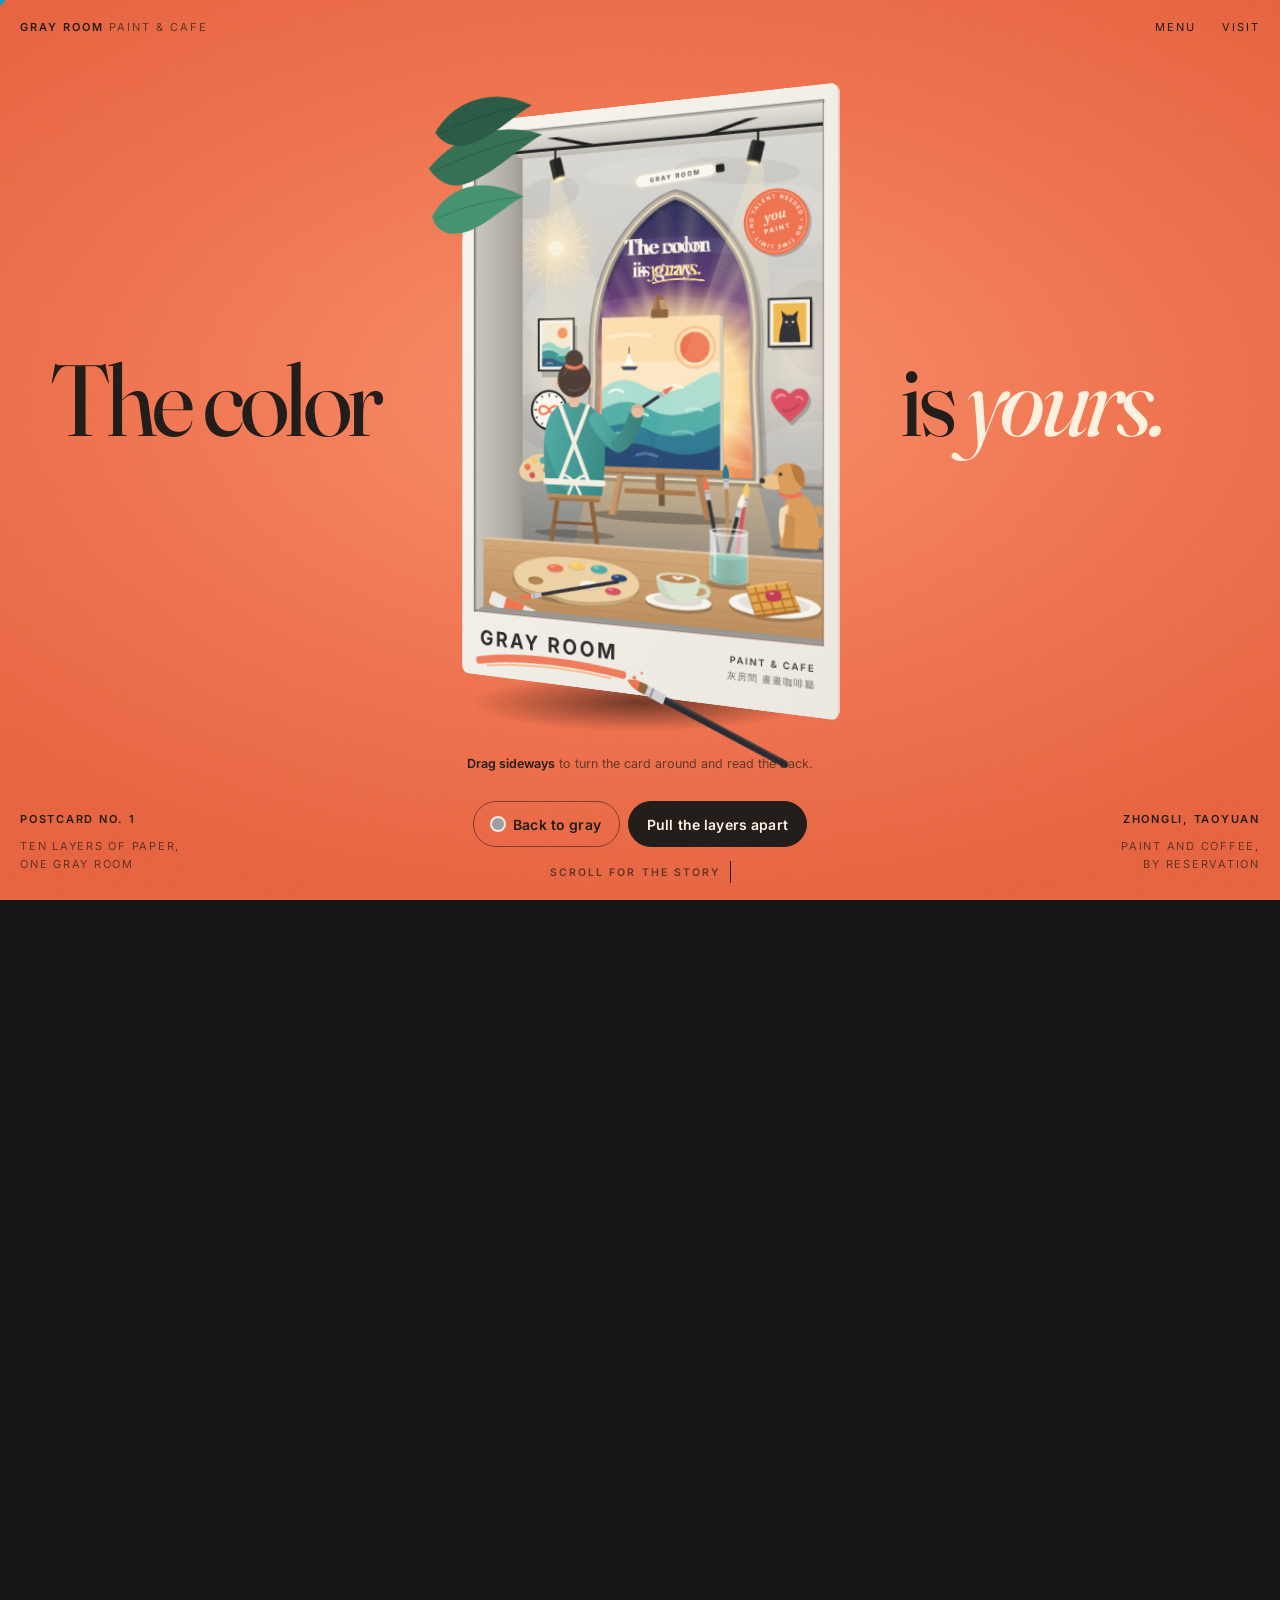
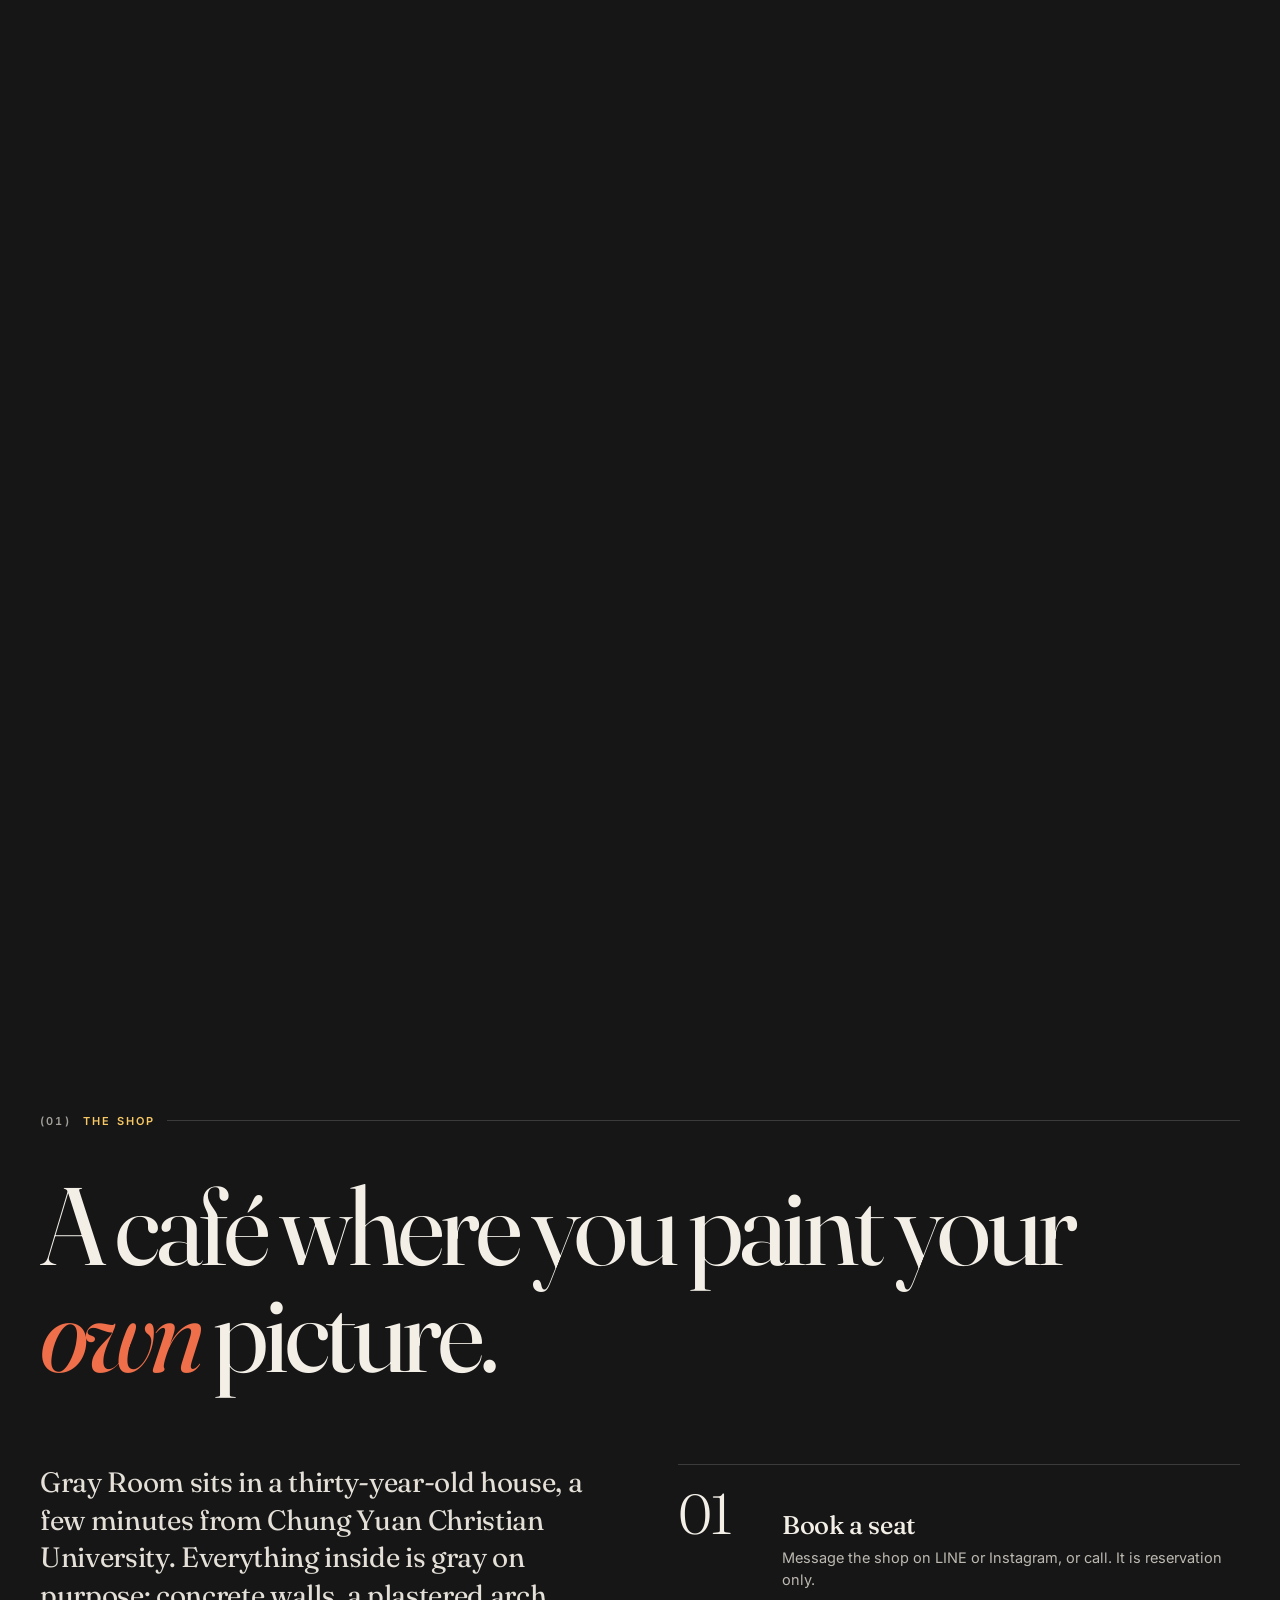
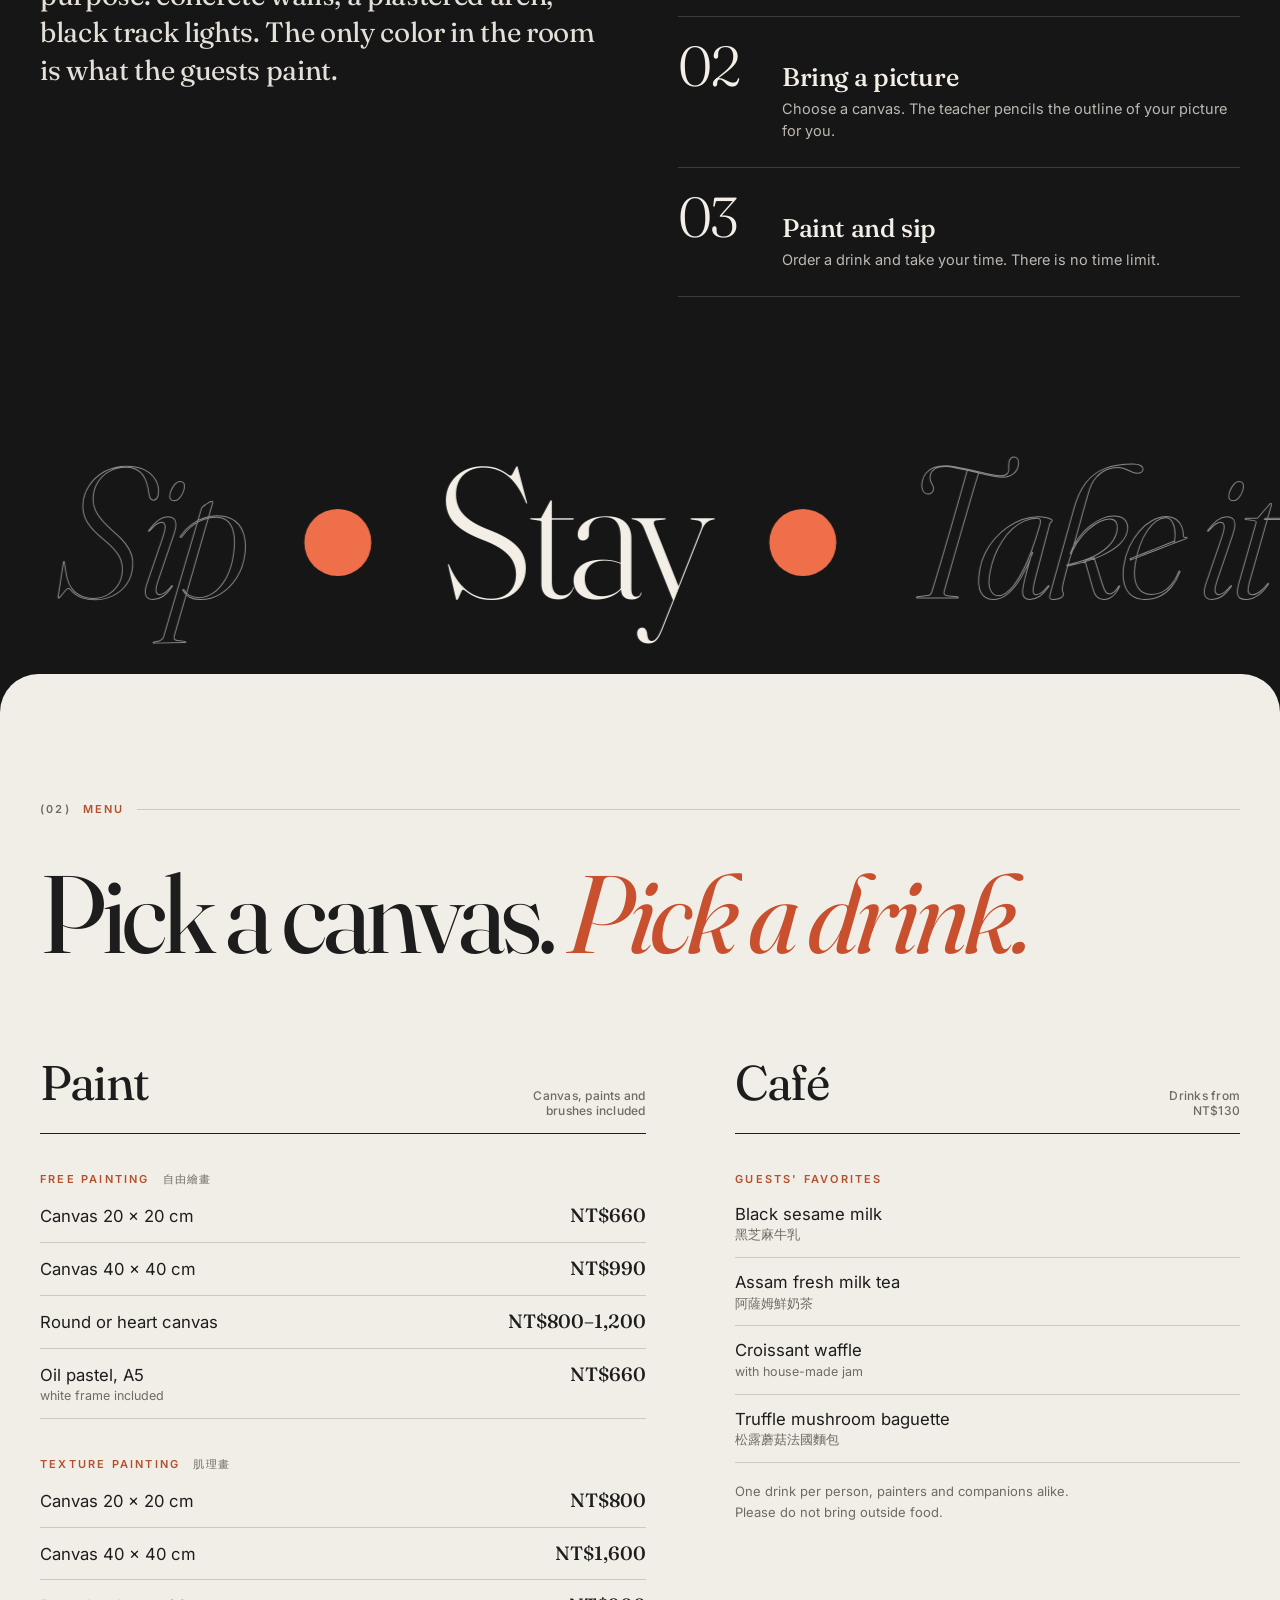
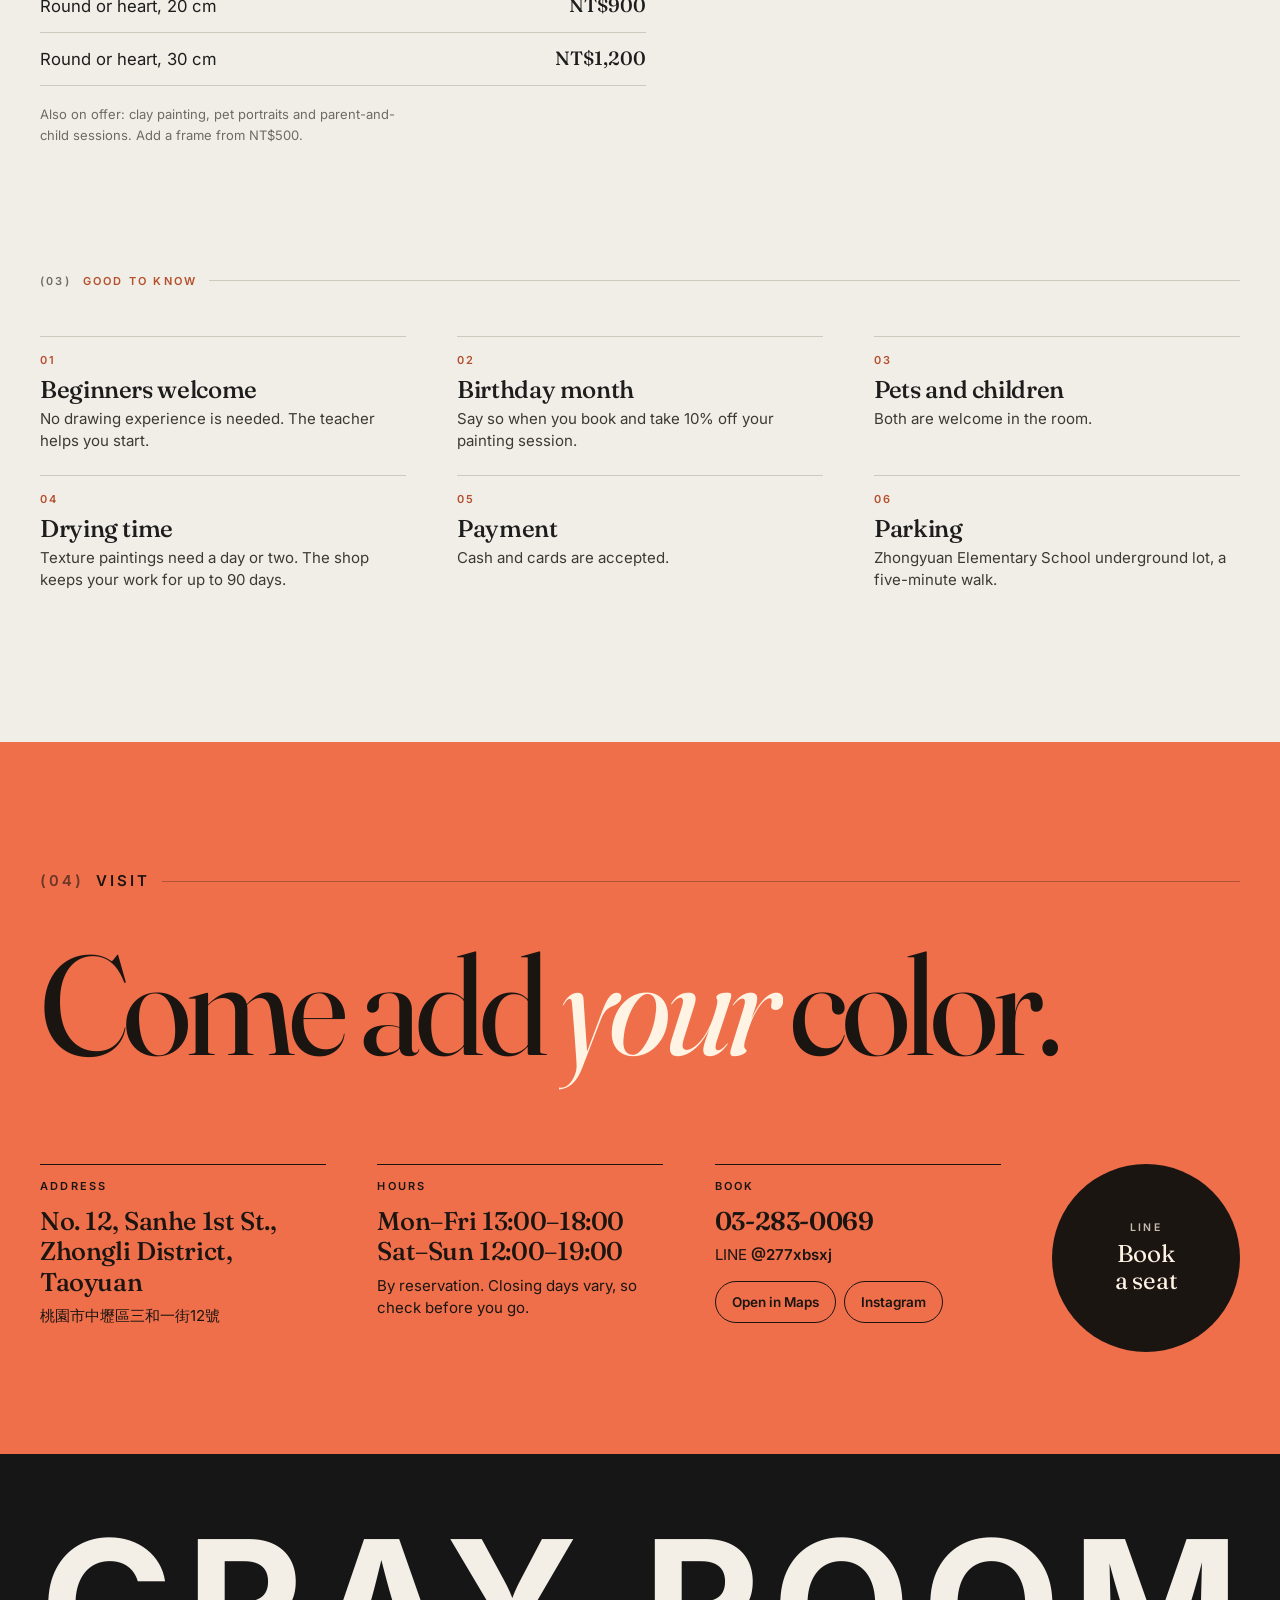
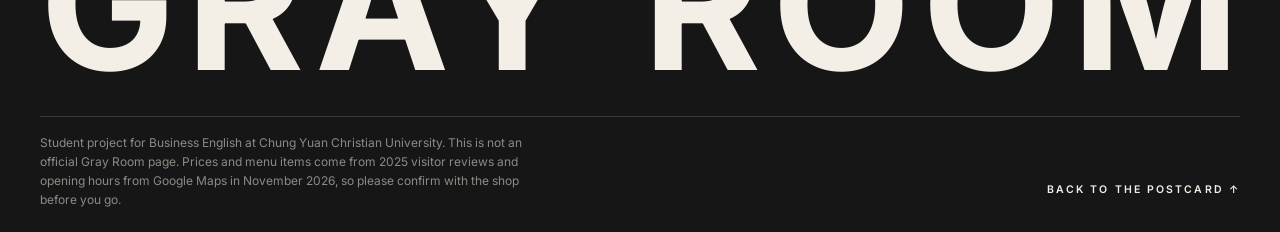
==== commit e99c5cdd: "Gray Room postcard: smooth scrolling in Chrome Scrolling into the story stuttered in Chrome on a Mac" ====
--- a/grayroom/index.html
+++ b/grayroom/index.html
@@ -60,13 +60,15 @@
 .glow{position:absolute;inset:0;pointer-events:none;
   background:radial-gradient(ellipse 70% 55% at 50% 44%,#343435 0%,#1f1f20 55%,#131314 100%)}
 /* the paint that takes over the page: three sheets of colour opening from the point that was touched */
-.flood{position:absolute;inset:0;pointer-events:none;overflow:hidden;transition:opacity .8s var(--ease)}
+.flood{position:absolute;inset:0;pointer-events:none;overflow:hidden;visibility:hidden;transition:opacity .8s var(--ease)}
+.flood.on{visibility:visible}
 body.mode-layers .flood{opacity:0}
-.flood i{position:absolute;inset:0;-webkit-clip-path:circle(0px at 50% 50%);clip-path:circle(0px at 50% 50%)}
+.flood i{position:absolute;inset:0;will-change:opacity;-webkit-clip-path:circle(0px at 50% 50%);clip-path:circle(0px at 50% 50%)}
 .flood i:nth-child(1){background:#f8c865}
 .flood i:nth-child(2){background:#2a2466}
 .flood i:nth-child(3){background:radial-gradient(ellipse 72% 58% at 50% 44%,#f78d66 0%,#ef6f4a 58%,#e65f3a 100%)}
 .flood.full i{-webkit-clip-path:none;clip-path:none}
+.flood.full i:nth-child(-n+2){display:none}      /* the two rings are under the last sheet now */
 /* once the page is painted, what is written on it turns to ink */
 body.ink .app{--ink:#1b1512;--muted:rgba(27,21,18,.68);--line:rgba(27,21,18,.3)}
 .top,.top b,.top a,.hint,.hint b,.more,.meta,.meta b,.tag{transition:color .7s var(--ease)}
@@ -136,6 +138,10 @@
 .rig{position:absolute;left:50%;top:50%;width:var(--W);height:calc(var(--W)*1.48);margin:calc(var(--W)*-.74) 0 0 calc(var(--W)*-.5);
   opacity:0;transition:transform 1.4s var(--ease),opacity 1s var(--ease);touch-action:pan-y}
 body.ready .rig{opacity:1}
+.rig.led{transition:opacity 1s var(--ease)}            /* between chapters the script moves it (see layoutRig) */
+/* will-change:transform tells Chrome to keep a sheet's texture while it moves. Taken away for one frame once the lens
+   has stopped, it lets Chrome redraw the sheets at their new size, at a moment when a short pause cannot be seen. */
+body.settle .card,body.settle .forecard,body.settle .backfield{will-change:auto}
 .persp{position:relative;width:100%;height:100%;perspective:calc(var(--W)*var(--P,2.3));perspective-origin:50% 46%}
 .shade{position:absolute;left:4%;right:4%;top:97%;height:10%;border-radius:50%;pointer-events:none;will-change:transform;
   background:radial-gradient(ellipse at 50% 50%,rgba(0,0,0,.55) 0,rgba(0,0,0,.2) 45%,transparent 70%);transition:opacity .8s var(--ease)}
@@ -148,7 +154,6 @@
 
 .layer{position:absolute;transform-style:preserve-3d;transition:transform var(--lt) var(--ease),opacity .55s var(--ease);pointer-events:none}
 .layer.dim{opacity:.07}
-.copy.c{transition:opacity .55s linear}
 .layer.card-u{inset:0}
 .layer.fore-u{inset:-15%}
 .layer.fore-u svg{left:11.5385%;top:11.5385%;width:76.923%;height:76.923%}
@@ -156,23 +161,31 @@
 .layer.fore-u .tag{left:11.5385%;bottom:88.4615%}
 .layer.scene-u{inset:0}
 .layer.scene-u svg{overflow:hidden}
-.layer > .copy{position:absolute;inset:0}
+.layer > .copy{position:absolute;inset:0;will-change:opacity}   /* a layer of its own: moving the paint edge never repaints the drawing */
 .layer svg{position:absolute;inset:0;width:100%;height:100%;display:block;overflow:visible}
+/* the one line of lettering that stays text (the rest are outlines, see scene.js): x 946 right-aligned, baseline 1412 of 1000 x 1480.
+   Set ten times too big and scaled down, so it does not snap to whole pixels and sits exactly where the drawing has it at any size. */
+.layer .zh{position:absolute;right:5.4%;bottom:4.3835%;white-space:nowrap;color:#6a6a6a;transform-origin:100% 100%;transform:scale(calc(var(--u,1)*.1));
+  font:400 230px/1 Inter,"PingFang TC","Noto Sans TC","Microsoft JhengHei","WenQuanYi Zen Hei",sans-serif;letter-spacing:24px}
+.copy.g .zh{color:#686868}
 
 /* the window in the paper (36,36,928,1274 of 1000x1480). Closed, it is a portal: the room behind it is drawn
    through the window only, so the card itself stays as thin as paper. Pulled apart, the sheets are real 3D. */
 .win{position:absolute;left:3.6%;top:2.4324%;width:92.8%;height:86.0811%;transform-style:preserve-3d;pointer-events:none}
 .card.portal .win{transform-style:flat;overflow:hidden;transform:translateZ(-.4px)}
-.box{position:absolute;pointer-events:none;opacity:0;filter:grayscale(1);
-  transition:opacity .5s var(--ease),width var(--lt) var(--ease),height var(--lt) var(--ease),filter 2.4s var(--ease)}
+.box{position:absolute;pointer-events:none;opacity:0;
+  transition:opacity .5s var(--ease),width var(--lt) var(--ease),height var(--lt) var(--ease)}
 .card.portal .box,body.print .box{opacity:1}
-body.is-color .box{filter:grayscale(0)}
 .box.l,.box.r{top:0;height:100%;width:var(--D)}
 .box.t,.box.b{left:0;width:100%;height:var(--D)}
-.box.l{left:0;transform-origin:0 50%;transform:rotateY(90deg);background:linear-gradient(90deg,#c9c5bd,#a8a49c 70%,#8c8880)}
-.box.r{right:0;transform-origin:100% 50%;transform:rotateY(-90deg);background:linear-gradient(270deg,#d6d2c9,#b9b5ad 70%,#9a968e)}
-.box.t{top:0;transform-origin:50% 0;transform:rotateX(-90deg);background:linear-gradient(180deg,#e6e3dc,#c4c1ba 70%,#a9a69f)}
-.box.b{bottom:0;transform-origin:50% 100%;transform:rotateX(90deg);background:linear-gradient(0deg,#9a9894,#807e7a 70%,#6a6866)}
+.box.l{left:0;transform-origin:0 50%;transform:rotateY(90deg);background:linear-gradient(90deg,#c6c6c4,#a5a5a3 70%,#898987)}
+.box.r{right:0;transform-origin:100% 50%;transform:rotateY(-90deg);background:linear-gradient(270deg,#d3d3d0,#b6b6b3 70%,#979795)}
+.box.t{top:0;transform-origin:50% 0;transform:rotateX(-90deg);background:linear-gradient(180deg,#e4e4e1,#c2c2bf 70%,#a7a7a4)}
+.box.b{bottom:0;transform-origin:50% 100%;transform:rotateX(90deg);background:linear-gradient(0deg,#999997,#7f7f7d 70%,#696968)}
+body.is-color .box.l{background:linear-gradient(90deg,#c9c5bd,#a8a49c 70%,#8c8880)}
+body.is-color .box.r{background:linear-gradient(270deg,#d6d2c9,#b9b5ad 70%,#9a968e)}
+body.is-color .box.t{background:linear-gradient(180deg,#e6e3dc,#c4c1ba 70%,#a9a69f)}
+body.is-color .box.b{background:linear-gradient(0deg,#9a9894,#807e7a 70%,#6a6866)}
 /* the paper's own edge: a card, not a box */
 .edge{position:absolute;pointer-events:none;transition:opacity .6s var(--ease)}
 .edge.l,.edge.r{top:.9%;height:98.2%;width:var(--T)}
@@ -183,11 +196,16 @@
 .edge.b{bottom:0;transform-origin:50% 100%;transform:rotateX(90deg);background:linear-gradient(0deg,#cfcbc2,#bdb9b0)}
 body.mode-layers .edge{opacity:0}
 
-.copy.g{filter:grayscale(1) contrast(.94) brightness(.97);transition:opacity .55s linear,visibility 0s linear 0s}
+.copy.g{transition:opacity .55s linear,visibility 0s linear 0s}   /* drawn in gray inks by the script: no filter */
 .copy.g .co,.copy.c .go{display:none}
 .copy.c{-webkit-clip-path:inset(50%);clip-path:inset(50%)}
+.all-gray .layer:not(.force-c) > .copy.c{opacity:0}       /* nothing painted yet: not drawn at all, so no mask either */
 .all-color .copy.g{opacity:0;visibility:hidden;transition:opacity .55s linear,visibility 0s linear .55s}
 body.print .copy.g{transition:none}
+/* colour coming up all at once (scrolling into the story from gray): the gray copy stays put underneath while the colour copy fades in over it */
+body.wash .layer > .copy.c{transition:opacity .9s var(--ease)}
+body.wash .all-color .copy.g{opacity:1;visibility:visible;transition:none}
+body.wash0 .flood{opacity:0;transition:none}
 
 /* headline swap */
 /* kept on their own layer for good: otherwise the words change weight for one frame when the fade ends */
@@ -216,8 +234,8 @@
 .mote{position:absolute;width:3px;height:3px;border-radius:50%;background:#fff3d6;opacity:0;animation:mote var(--d) linear var(--dl) infinite}
 @keyframes mote{0%{transform:translate3d(0,0,0);opacity:0}15%{opacity:var(--o)}85%{opacity:var(--o)}100%{transform:translate3d(var(--dx),var(--dy),0);opacity:0}}
 .steam{position:absolute;left:55.5%;top:82%;width:9%;height:9%;pointer-events:none}
-.steam span{position:absolute;bottom:0;width:18%;height:100%;border-radius:50%;
-  background:linear-gradient(to top,rgba(255,255,255,.5),rgba(255,255,255,0));filter:blur(3px);
+.steam span{position:absolute;bottom:0;width:26%;margin-left:-4%;height:100%;border-radius:50%;
+  background:radial-gradient(ellipse 50% 50% at 50% 55%,rgba(255,255,255,.5),rgba(255,255,255,.22) 45%,rgba(255,255,255,0) 100%);
   transform-origin:50% 100%;opacity:0;animation:steam 5.5s ease-in-out infinite}
 .steam span:nth-child(1){left:18%}.steam span:nth-child(2){left:44%;animation-delay:1.8s}.steam span:nth-child(3){left:68%;animation-delay:3.4s}
 @keyframes steam{0%{transform:translateY(8%) scaleY(.5) skewX(0);opacity:0}30%{opacity:.75}100%{transform:translateY(-70%) scaleY(1.15) skewX(9deg);opacity:0}}
@@ -226,16 +244,14 @@
 /* ---------- light, paint and atmosphere ---------- */
 .no-anim .rig,.no-anim .layer,.no-anim .box,.no-anim .rays,.no-anim .air{transition:none!important}
 body.intro .tag{opacity:0!important}
-.glare{position:absolute;inset:0;overflow:hidden;border-radius:2.2% / 1.5%;pointer-events:none;transition:opacity .6s var(--ease);filter:grayscale(1)}
-body.is-color .glare{filter:none}
+.glare{position:absolute;inset:0;overflow:hidden;border-radius:2.2% / 1.5%;pointer-events:none;transition:opacity .6s var(--ease)}
 .glare i{position:absolute;top:-30%;bottom:-30%;left:-50%;width:200%;will-change:transform;
-  background:linear-gradient(112deg,transparent 38%,rgba(255,120,170,.10) 43%,rgba(255,226,150,.14) 46.5%,rgba(255,255,255,.30) 50%,rgba(140,220,255,.14) 53.5%,rgba(150,130,255,.10) 57%,transparent 62%)}
+  background:linear-gradient(112deg,transparent 38%,rgba(170,170,170,.10) 43%,rgba(224,224,224,.14) 46.5%,rgba(255,255,255,.30) 50%,rgba(205,205,205,.14) 53.5%,rgba(142,142,142,.10) 57%,transparent 62%)}
+body.is-color .glare i{background:linear-gradient(112deg,transparent 38%,rgba(255,120,170,.10) 43%,rgba(255,226,150,.14) 46.5%,rgba(255,255,255,.30) 50%,rgba(140,220,255,.14) 53.5%,rgba(150,130,255,.10) 57%,transparent 62%)}
 body.mode-layers .glare,body.in-dive .glare{opacity:0}
 .rays{position:absolute;inset:0;overflow:hidden;pointer-events:none;opacity:0;transition:transform var(--lt) var(--ease),opacity 2.4s var(--ease)}
 body.is-color .rays{opacity:1}
-.rays i{position:absolute;left:50%;top:53.5%;width:116%;aspect-ratio:1;margin:-58% 0 0 -58%;border-radius:50%;transform:scale(2);
-  background:repeating-conic-gradient(from 0deg,rgba(255,238,196,0) 0deg,rgba(255,238,196,.34) 5deg,rgba(255,238,196,0) 10deg,rgba(255,238,196,0) 15deg,rgba(255,214,150,.2) 19deg,rgba(255,238,196,0) 24deg);
-  -webkit-mask-image:radial-gradient(circle,#000 6%,rgba(0,0,0,.5) 26%,transparent 58%);mask-image:radial-gradient(circle,#000 6%,rgba(0,0,0,.5) 26%,transparent 58%);
+.rays .ry{position:absolute;left:50%;top:53.5%;width:116%;height:auto;aspect-ratio:1;margin:-58% 0 0 -58%;transform:scale(2);will-change:transform;
   animation:spin 80s linear infinite}
 @keyframes spin{from{transform:scale(2) rotate(0deg)}to{transform:scale(2) rotate(360deg)}}
 .fx{position:absolute;inset:0;pointer-events:none}
@@ -243,7 +259,9 @@
   animation:ring 1.05s cubic-bezier(.16,.7,.2,1) forwards}
 @keyframes ring{0%{transform:translate(-50%,-50%) scale(.08);opacity:.95}100%{transform:translate(-50%,-50%) scale(1.14);opacity:0}}
 body.lite .bokeh,body.lite .grain{display:none}
-body.lite .rays i{animation-play-state:paused}
+body.lite .rays .ry{animation-play-state:paused}
+body.lite .air,body.lite .glare{display:none}
+body.away .mote,body.away .steam span,body.away .rays .ry,body.away .bokeh i,body.away .more i::after{animation-play-state:paused}
 .bokeh{position:absolute;inset:-48%;container-type:inline-size;pointer-events:none;opacity:0;transition:opacity 2.6s var(--ease)}
 body.is-color .bokeh{opacity:1}
 body.mode-layers .bokeh.f,body.facing-back .bokeh.f,body.in-dive .bokeh{opacity:0;transition-duration:.5s}
@@ -305,8 +323,7 @@
 .btns{display:flex;gap:8px;flex-wrap:wrap;justify-content:center}
 .btn{appearance:none;border:1px solid var(--line);background:rgba(255,255,255,.06);
   min-height:46px;padding:0 18px;border-radius:99px;font-size:14px;font-weight:600;letter-spacing:.01em;cursor:pointer;text-decoration:none;
-  display:inline-flex;align-items:center;gap:9px;transition:background .35s,border-color .35s,color .35s,opacity .35s;
-  backdrop-filter:blur(8px);-webkit-backdrop-filter:blur(8px)}
+  display:inline-flex;align-items:center;gap:9px;transition:background .35s,border-color .35s,color .35s,opacity .35s}
 .btn:hover{background:rgba(255,255,255,.12)}
 .btn:focus-visible{outline:2px solid var(--amber);outline-offset:3px}
 .btn[aria-pressed="true"]{background:var(--ink);color:#1b1b1c;border-color:var(--ink)}
@@ -334,22 +351,28 @@
 @keyframes cue{0%{transform:translateY(-100%)}55%{transform:translateY(0)}100%{transform:translateY(100%)}}
 
 /* ---------- the story: the camera goes into the room; the words sit on a sheet of colour beside it ---------- */
-/* opacity just under 1: Chrome otherwise assumes this sheet hides more of the room than it does and leaves holes beside it */
-.caps{position:absolute;z-index:3;left:0;right:0;bottom:0;height:clamp(254px,35%,310px);pointer-events:none;opacity:.999}
-.cap{position:absolute;inset:0;margin:0;background:var(--pb,transparent);color:var(--pi,#1b1512);visibility:hidden;
-  -webkit-clip-path:inset(100% 0 0 0);clip-path:inset(100% 0 0 0);
-  transition:clip-path .8s var(--ease),-webkit-clip-path .8s var(--ease),visibility 0s linear .8s}
-.cap.on{-webkit-clip-path:inset(0);clip-path:inset(0);visibility:visible;z-index:2;pointer-events:auto;
-  transition:clip-path 1.05s var(--ease) .12s,-webkit-clip-path 1.05s var(--ease) .12s,visibility 0s linear 0s}
-.cap.under{-webkit-clip-path:inset(0);clip-path:inset(0);visibility:visible;z-index:1;transition:none}
+/* The sheet opens like a sliding door, with two moves that cancel out: the frame (.cap) slides in from the edge and the sheet
+   inside it (.cs) slides the other way by as much, so the words stand still while the edge passes over them. Only positions
+   change, so nothing is redrawn while it opens. (A clip-path wipe redraws the whole sheet on every frame.) */
+/* opacity just under 1: Chrome otherwise assumes this sheet hides more of the room than it does and leaves holes beside it
+   while the sheets are being redrawn. Safari does not need it and would pay for it on every frame. */
+.caps{position:absolute;z-index:3;left:0;right:0;bottom:0;height:clamp(254px,35%,310px);pointer-events:none;overflow:hidden;opacity:.999}
+@supports (font:-apple-system-body){.caps{opacity:1}}
+.cap{position:absolute;inset:0;margin:0;color:var(--pi,#1b1512);visibility:hidden;overflow:hidden;transform:translate3d(0,100%,0);
+  transition:transform .8s var(--ease),visibility 0s linear .8s}
+.cs{position:absolute;inset:0;background:var(--pb,transparent);transform:translate3d(0,-100%,0);transition:transform .8s var(--ease)}
+.cap.on{transform:none;visibility:visible;z-index:2;pointer-events:auto;transition:transform 1.05s var(--ease) .12s,visibility 0s linear 0s}
+.cap.on .cs{transform:none;transition:transform 1.05s var(--ease) .12s}
+.cap.under{transform:none;visibility:visible;z-index:1;transition:none}
+.cap.under .cs{transform:none;transition:none}
 .cap[data-k="1"]{--pb:#2a2466;--pi:#f4efe6;--pe:#f8c865;--pm:rgba(244,239,230,.78)}
 .cap[data-k="2"]{--pb:#f6c453;--pi:#1b1512;--pe:#ad3a16;--pm:rgba(27,21,18,.76)}
 .cap[data-k="3"]{--pb:#17807a;--pi:#f6f2e9;--pe:#ffd98a;--pm:rgba(246,242,233,.82)}
 .cap[data-k="4"]{--pb:#ef6f4a;--pi:#1b1512;--pe:#fff1dc;--pm:rgba(27,21,18,.78)}
 .cap[data-k="5"]{--pi:#1b1512;--pe:#fff1dc;--pm:rgba(27,21,18,.78)}
-/* the last words sit on the page itself, with no sheet to wipe: they fade */
-.cap[data-k="5"]{-webkit-clip-path:none!important;clip-path:none!important}
-.ci{position:absolute;left:var(--gut);right:var(--gut);top:clamp(18px,3.4vh,30px);opacity:0;transform:translateY(14px);
+/* the last words sit on the page itself, with no sheet to slide: they fade */
+.cap[data-k="5"],.cap[data-k="5"] .cs{transform:none!important}
+.ci{position:absolute;left:var(--gut);right:var(--gut);top:clamp(18px,3.4vh,30px);opacity:0;transform:translateY(14px);will-change:opacity,transform;
   transition:opacity .35s var(--ease),transform .5s var(--ease)}
 .cap.on .ci{opacity:1;transform:none;transition:opacity .8s var(--out) .5s,transform 1s var(--out) .5s}
 .cap-n{display:flex;align-items:center;gap:10px;margin:0 0 10px;font-size:10.5px;font-weight:600;letter-spacing:.2em;text-transform:uppercase;color:var(--pe)}
@@ -372,8 +395,9 @@
 /* wide screens: the room on the left, the words on the right */
 @media (min-aspect-ratio:11/10){
   .caps{left:54%;right:0;top:0;bottom:0;height:auto}
-  .cap{-webkit-clip-path:inset(0 0 0 100%);clip-path:inset(0 0 0 100%)}
-  .cap.on,.cap.under{-webkit-clip-path:inset(0);clip-path:inset(0)}
+  .cap{transform:translate3d(100%,0,0)}
+  .cs{transform:translate3d(-100%,0,0)}
+  .cap.on,.cap.under,.cap.on .cs,.cap.under .cs{transform:none}
   .ci{left:clamp(28px,4.6vw,84px);right:clamp(24px,4vw,70px);top:50%;transform:translateY(calc(-50% + 14px))}
   .cap.on .ci{transform:translateY(-50%)}
   .cap h2{font-size:clamp(38px,6.3vw,120px)}
@@ -520,7 +544,7 @@
 .pfine{margin:2.4cqw 0 0;font-size:1.9cqw;line-height:1.35;color:#9a958b}
 @media (prefers-reduced-motion:reduce){
   .rig,.layer,.air,.rays{transition-duration:.01s}
-  .mote,.steam span,.rays i,.bokeh i,.ring,.more i::after{animation:none}
+  .mote,.steam span,.rays .ry,.bokeh i,.ring,.more i::after{animation:none}
   .bokeh i{opacity:var(--o)}
   .w > span,[data-rv]{transform:none!important;opacity:1!important;transition:none!important}
   .loader{transition-duration:.01s}
@@ -563,7 +587,7 @@
                   </div>
                   <div class="stampbox">
                     <figure class="stamp" id="photoSlot" aria-label="The Gray Room shopfront"></figure>
-                    <svg class="postmark" viewBox="0 0 100 100" aria-hidden="true"><circle cx="50" cy="50" r="46" fill="none" stroke="#3a3a3a" stroke-width="2"/><circle cx="50" cy="50" r="30" fill="none" stroke="#3a3a3a" stroke-width="1.4"/><path id="pm" d="M50,50 m-37.5,0 a37.5,37.5 0 1,1 75,0 a37.5,37.5 0 1,1 -75,0" fill="none"/><text font-family="Inter,sans-serif" font-size="8" font-weight="600" letter-spacing="2.3" fill="#3a3a3a"><textPath href="#pm" startOffset="1%">PAINT · SIP · STAY · PAINT · SIP · STAY ·</textPath></text><text x="50" y="48" text-anchor="middle" font-family="Fraunces,serif" font-size="12.5" font-weight="600" fill="#3a3a3a">Zhongli</text><text x="50" y="60" text-anchor="middle" font-family="Inter,sans-serif" font-size="6.5" letter-spacing="1.6" fill="#3a3a3a">TAOYUAN</text></svg>
+                    <svg class="postmark" viewBox="0 0 100 100" aria-hidden="true"><circle cx="50" cy="50" r="46" fill="none" stroke="#3a3a3a" stroke-width="2"/><circle cx="50" cy="50" r="30" fill="none" stroke="#3a3a3a" stroke-width="1.4"/><path d="M12.41,49.46L6.61,48.97L6.8,46.8Q6.85,46.13 7.14,45.7Q7.43,45.27 7.88,45.07Q8.34,44.87 8.89,44.92Q9.45,44.97 9.86,45.24Q10.27,45.51 10.48,45.99Q10.69,46.47 10.63,47.14L10.51,48.58L9.65,48.51L9.76,47.21Q9.8,46.81 9.68,46.55Q9.57,46.29 9.34,46.15Q9.11,46.01 8.8,45.98Q8.49,45.96 8.24,46.05Q8,46.15 7.84,46.39Q7.69,46.63 7.65,47.03L7.57,48L12.5,48.42ZM12.91,43.36L7.86,39.83L8.22,38.55L14.38,38.14L14.07,39.24L10.88,39.41Q10.39,39.43 9.78,39.43Q9.16,39.42 8.38,39.41L8.44,39.2Q9.12,39.59 9.65,39.91Q10.18,40.22 10.58,40.48L13.22,42.27ZM11.84,41.83L11.03,41.61L11.87,38.65L12.67,38.88ZM10.52,32.16L15.8,34.62L15.36,35.56L10.08,33.11ZM17.08,31.71L12.27,28.43L12.94,27.46L16.72,27.6Q16.96,27.61 17.24,27.63Q17.53,27.66 17.87,27.71Q18.22,27.76 18.61,27.85L18.55,27.94Q18.26,27.78 17.96,27.61Q17.66,27.43 17.4,27.26Q17.14,27.1 16.96,26.98L14.44,25.26L15.04,24.38L19.85,27.66L19.18,28.64L15.77,28.51Q15.45,28.5 15.14,28.47Q14.83,28.45 14.45,28.4Q14.07,28.35 13.53,28.29L13.61,28.17Q13.98,28.39 14.3,28.59Q14.63,28.78 14.89,28.94Q15.14,29.1 15.29,29.2L17.68,30.83ZM18.13,21.78L17.51,21.15L20.85,17.93L21.46,18.56L20.17,19.81L23.6,23.36L22.85,24.09L19.42,20.53ZM29.94,15.8Q29.71,15.92 29.47,15.85Q29.22,15.78 29.09,15.55Q28.97,15.33 29.04,15.08Q29.11,14.83 29.34,14.71Q29.57,14.58 29.82,14.65Q30.06,14.72 30.19,14.95Q30.32,15.18 30.25,15.42Q30.18,15.67 29.94,15.8ZM40.04,13.93Q39.39,14.09 38.85,14.01Q38.31,13.92 37.95,13.6Q37.58,13.28 37.41,12.73L38.41,12.48Q38.51,12.77 38.72,12.92Q38.93,13.08 39.21,13.11Q39.5,13.14 39.82,13.06Q40.15,12.98 40.38,12.82Q40.61,12.65 40.71,12.43Q40.81,12.21 40.75,11.97Q40.69,11.75 40.53,11.63Q40.37,11.52 40.11,11.48Q39.86,11.44 39.53,11.44L38.85,11.43Q38.1,11.43 37.61,11.16Q37.12,10.89 36.97,10.29Q36.85,9.79 37.02,9.35Q37.2,8.91 37.61,8.58Q38.03,8.26 38.62,8.11Q39.22,7.96 39.73,8.06Q40.23,8.15 40.58,8.45Q40.93,8.76 41.06,9.23L40.08,9.47Q39.95,9.12 39.61,8.99Q39.28,8.86 38.82,8.97Q38.5,9.05 38.29,9.21Q38.09,9.36 38.01,9.56Q37.93,9.76 37.98,9.97Q38.04,10.21 38.22,10.32Q38.41,10.44 38.65,10.48Q38.89,10.51 39.14,10.51L39.7,10.51Q40.03,10.51 40.36,10.56Q40.69,10.62 40.97,10.75Q41.25,10.88 41.46,11.12Q41.67,11.35 41.76,11.72Q41.88,12.22 41.73,12.66Q41.57,13.1 41.14,13.43Q40.72,13.76 40.04,13.93ZM45.53,6.91L46.07,12.7L45.03,12.8L44.49,7.01ZM49.09,12.39L49.41,6.58L51.59,6.7Q52.25,6.74 52.69,7.01Q53.14,7.29 53.35,7.74Q53.56,8.18 53.53,8.74Q53.49,9.3 53.24,9.72Q52.98,10.14 52.5,10.36Q52.03,10.58 51.36,10.55L49.92,10.47L49.96,9.61L51.27,9.68Q51.66,9.7 51.92,9.58Q52.18,9.46 52.31,9.22Q52.44,8.99 52.46,8.68Q52.48,8.37 52.37,8.13Q52.27,7.88 52.02,7.73Q51.78,7.59 51.38,7.56L50.4,7.51L50.13,12.45ZM61.39,12.02Q61.14,11.94 61.02,11.71Q60.91,11.48 60.99,11.23Q61.07,10.99 61.3,10.87Q61.53,10.76 61.78,10.84Q62.03,10.92 62.15,11.15Q62.26,11.37 62.18,11.62Q62.1,11.87 61.87,11.99Q61.64,12.1 61.39,12.02ZM69.66,18.16Q69.09,17.79 68.79,17.34Q68.48,16.89 68.47,16.4Q68.45,15.91 68.75,15.41L69.61,15.98Q69.46,16.25 69.49,16.5Q69.52,16.76 69.69,17Q69.86,17.23 70.14,17.4Q70.42,17.59 70.7,17.65Q70.98,17.7 71.21,17.63Q71.44,17.55 71.57,17.34Q71.7,17.15 71.67,16.95Q71.64,16.76 71.5,16.54Q71.35,16.33 71.13,16.09L70.67,15.58Q70.16,15.03 70.03,14.49Q69.89,13.95 70.23,13.43Q70.51,13 70.95,12.83Q71.4,12.65 71.92,12.74Q72.44,12.82 72.95,13.15Q73.47,13.49 73.74,13.93Q74.02,14.36 74.03,14.82Q74.05,15.29 73.79,15.7L72.94,15.15Q73.12,14.81 72.98,14.48Q72.84,14.15 72.45,13.89Q72.18,13.71 71.92,13.66Q71.67,13.62 71.47,13.69Q71.27,13.77 71.15,13.95Q71.01,14.16 71.06,14.37Q71.1,14.58 71.24,14.79Q71.38,14.99 71.54,15.17L71.92,15.58Q72.15,15.82 72.33,16.1Q72.52,16.37 72.62,16.67Q72.71,16.97 72.68,17.28Q72.65,17.6 72.44,17.91Q72.16,18.34 71.73,18.53Q71.3,18.71 70.77,18.62Q70.24,18.54 69.66,18.16ZM77.08,17.19L77.69,16.55L81.05,19.74L80.45,20.38L79.15,19.15L75.74,22.73L74.99,22.01L78.39,18.43ZM78.35,25.22L84.25,23.44L85.03,24.52L81.54,29.62L80.87,28.69L82.71,26.08Q83,25.68 83.38,25.2Q83.76,24.72 84.26,24.11L84.38,24.29Q83.65,24.58 83.08,24.8Q82.5,25.02 82.05,25.18L79.02,26.14ZM80.21,25.33L80.89,24.84L82.69,27.32L82.01,27.81ZM83.46,33L85.51,32.06L87.85,28.61L88.36,29.72L87.12,31.43Q86.93,31.7 86.73,31.94Q86.54,32.17 86.24,32.46L86.12,32.21Q86.54,32.16 86.85,32.16Q87.15,32.16 87.47,32.19L89.56,32.35L90.07,33.45L85.94,33L83.89,33.94ZM88.96,42.61Q88.91,42.35 89.06,42.14Q89.21,41.93 89.47,41.89Q89.73,41.85 89.93,42Q90.14,42.15 90.19,42.41Q90.23,42.67 90.08,42.88Q89.93,43.09 89.67,43.13Q89.41,43.17 89.21,43.02Q89,42.87 88.96,42.61ZM87.59,50.62L93.39,51.13L93.2,53.3Q93.14,53.97 92.85,54.4Q92.56,54.83 92.11,55.03Q91.65,55.22 91.1,55.17Q90.54,55.13 90.13,54.85Q89.72,54.58 89.51,54.1Q89.3,53.62 89.36,52.95L89.49,51.51L90.34,51.59L90.23,52.89Q90.2,53.28 90.31,53.54Q90.42,53.81 90.65,53.95Q90.88,54.08 91.19,54.11Q91.5,54.14 91.75,54.04Q92,53.94 92.15,53.7Q92.31,53.46 92.34,53.06L92.43,52.09L87.5,51.66ZM87.08,56.72L92.12,60.27L91.76,61.54L85.59,61.95L85.9,60.85L89.09,60.68Q89.59,60.66 90.2,60.67Q90.81,60.67 91.59,60.68L91.53,60.89Q90.86,60.5 90.33,60.18Q89.8,59.87 89.4,59.61L86.76,57.82ZM88.14,58.25L88.95,58.48L88.11,61.43L87.3,61.2ZM89.44,67.93L84.17,65.46L84.61,64.52L89.88,66.98ZM82.87,68.36L87.68,71.65L87.01,72.63L83.23,72.48Q82.99,72.47 82.71,72.44Q82.42,72.42 82.08,72.36Q81.73,72.31 81.34,72.22L81.4,72.13Q81.69,72.29 81.99,72.47Q82.28,72.65 82.55,72.81Q82.81,72.98 82.99,73.1L85.5,74.82L84.91,75.7L80.1,72.41L80.77,71.43L84.18,71.57Q84.5,71.58 84.81,71.61Q85.12,71.63 85.5,71.68Q85.88,71.73 86.42,71.79L86.34,71.91Q85.97,71.69 85.65,71.5Q85.32,71.3 85.07,71.14Q84.81,70.98 84.66,70.87L82.27,69.24ZM81.81,78.29L82.42,78.92L79.08,82.14L78.47,81.5L79.76,80.26L76.33,76.7L77.09,75.98L80.51,79.54ZM69.98,84.25Q70.21,84.12 70.45,84.19Q70.7,84.26 70.83,84.49Q70.95,84.72 70.88,84.97Q70.81,85.21 70.58,85.34Q70.35,85.47 70.1,85.4Q69.85,85.33 69.73,85.1Q69.6,84.87 69.67,84.62Q69.75,84.38 69.98,84.25ZM59.88,86.09Q60.53,85.93 61.07,86.02Q61.6,86.1 61.97,86.43Q62.34,86.75 62.5,87.3L61.5,87.55Q61.41,87.26 61.2,87.1Q60.99,86.94 60.7,86.91Q60.42,86.88 60.1,86.96Q59.77,87.04 59.53,87.21Q59.3,87.37 59.21,87.59Q59.11,87.81 59.17,88.05Q59.22,88.27 59.38,88.39Q59.55,88.5 59.8,88.54Q60.05,88.58 60.38,88.59L61.06,88.59Q61.81,88.6 62.3,88.87Q62.79,89.14 62.94,89.74Q63.06,90.24 62.89,90.68Q62.71,91.12 62.29,91.45Q61.88,91.77 61.29,91.92Q60.68,92.06 60.18,91.97Q59.67,91.87 59.32,91.57Q58.98,91.26 58.85,90.79L59.83,90.55Q59.96,90.91 60.3,91.03Q60.63,91.16 61.09,91.05Q61.41,90.97 61.61,90.82Q61.82,90.67 61.9,90.47Q61.98,90.27 61.93,90.05Q61.87,89.82 61.69,89.7Q61.5,89.59 61.26,89.55Q61.02,89.51 60.78,89.51L60.21,89.51Q59.88,89.51 59.55,89.46Q59.23,89.4 58.94,89.27Q58.66,89.14 58.45,88.9Q58.24,88.66 58.15,88.3Q58.03,87.8 58.19,87.36Q58.35,86.92 58.78,86.59Q59.2,86.26 59.88,86.09ZM54.38,93.1L53.85,87.3L54.89,87.21L55.41,93.01ZM50.82,87.61L50.49,93.42L48.32,93.29Q47.65,93.26 47.21,92.98Q46.77,92.7 46.56,92.26Q46.35,91.81 46.38,91.25Q46.41,90.7 46.67,90.28Q46.93,89.86 47.41,89.64Q47.88,89.41 48.55,89.45L49.99,89.53L49.95,90.39L48.64,90.32Q48.25,90.29 47.99,90.42Q47.73,90.54 47.6,90.77Q47.46,91.01 47.45,91.31Q47.43,91.63 47.53,91.87Q47.64,92.11 47.88,92.26Q48.13,92.41 48.53,92.43L49.5,92.49L49.78,87.55ZM38.52,87.95Q38.77,88.03 38.89,88.26Q39,88.49 38.92,88.74Q38.84,88.99 38.61,89.1Q38.38,89.22 38.13,89.14Q37.88,89.05 37.76,88.82Q37.65,88.6 37.73,88.35Q37.81,88.1 38.04,87.98Q38.27,87.87 38.52,87.95ZM30.27,81.8Q30.84,82.17 31.14,82.62Q31.44,83.07 31.45,83.56Q31.47,84.05 31.17,84.54L30.31,83.98Q30.46,83.71 30.43,83.45Q30.4,83.19 30.23,82.96Q30.06,82.73 29.79,82.55Q29.5,82.36 29.22,82.3Q28.95,82.25 28.72,82.32Q28.49,82.4 28.35,82.61Q28.23,82.8 28.26,83Q28.28,83.19 28.43,83.41Q28.57,83.62 28.79,83.86L29.25,84.37Q29.75,84.92 29.89,85.47Q30.02,86.01 29.69,86.52Q29.4,86.95 28.96,87.13Q28.52,87.3 28,87.21Q27.48,87.13 26.97,86.79Q26.45,86.45 26.17,86.02Q25.9,85.58 25.89,85.12Q25.87,84.66 26.13,84.24L26.98,84.8Q26.8,85.13 26.94,85.47Q27.07,85.8 27.47,86.06Q27.74,86.24 27.99,86.29Q28.25,86.33 28.45,86.26Q28.65,86.18 28.77,86Q28.9,85.79 28.86,85.58Q28.82,85.37 28.68,85.16Q28.54,84.96 28.38,84.78L28,84.37Q27.77,84.13 27.59,83.85Q27.4,83.57 27.31,83.28Q27.21,82.98 27.24,82.66Q27.28,82.35 27.48,82.03Q27.77,81.61 28.2,81.42Q28.63,81.24 29.16,81.33Q29.69,81.42 30.27,81.8ZM22.84,82.75L22.23,83.38L18.88,80.18L19.49,79.55L20.78,80.79L24.19,77.21L24.95,77.93L21.54,81.51ZM21.59,74.71L15.69,76.48L14.91,75.4L18.41,70.31L19.08,71.24L17.24,73.85Q16.95,74.25 16.56,74.73Q16.18,75.21 15.69,75.81L15.56,75.63Q16.29,75.34 16.86,75.12Q17.44,74.9 17.89,74.75L20.93,73.79ZM19.73,74.6L19.05,75.09L17.26,72.61L17.94,72.12ZM16.5,66.92L14.45,67.86L12.1,71.3L11.6,70.19L12.83,68.48Q13.03,68.21 13.22,67.98Q13.42,67.75 13.72,67.46L13.84,67.71Q13.42,67.76 13.11,67.75Q12.81,67.75 12.49,67.73L10.4,67.56L9.89,66.46L14.02,66.91L16.07,65.98ZM11.03,57.3Q11.07,57.56 10.92,57.77Q10.77,57.98 10.51,58.02Q10.25,58.06 10.05,57.91Q9.84,57.76 9.8,57.5Q9.76,57.24 9.9,57.03Q10.05,56.82 10.31,56.78Q10.57,56.74 10.78,56.89Q10.98,57.04 11.03,57.3Z" fill="#3a3a3a"/><path d="M33.88,40.02L28.95,47.75L27.98,47.37L31.61,47.37Q31.93,47.37 32.18,47.31Q32.42,47.25 32.63,47.1Q32.83,46.95 33.01,46.67Q33.18,46.39 33.36,45.95L33.55,45.46Q33.61,45.31 33.72,45.26Q33.83,45.21 33.98,45.24Q34.13,45.26 34.19,45.38Q34.24,45.49 34.21,45.65L33.75,47.76Q33.7,47.99 33.59,48.1Q33.48,48.21 33.27,48.21Q33.14,48.21 33.02,48.16Q32.91,48.11 32.76,48.05Q32.61,48 32.39,48L27.3,48Q27.11,48 27.01,47.92Q26.92,47.83 26.92,47.69Q26.92,47.6 26.97,47.49Q27.01,47.38 27.1,47.24L32.05,39.47L32.27,39.88L29.58,39.88Q29.25,39.88 29,39.98Q28.74,40.08 28.54,40.32Q28.34,40.56 28.16,40.98L27.98,41.42Q27.91,41.58 27.79,41.64Q27.67,41.69 27.54,41.67Q27.39,41.64 27.32,41.53Q27.24,41.42 27.28,41.23L27.63,39.47Q27.68,39.22 27.8,39.11Q27.91,39 28.12,39Q28.25,39 28.37,39.06Q28.49,39.12 28.64,39.19Q28.79,39.25 29.01,39.25L33.69,39.25Q33.88,39.25 33.97,39.33Q34.07,39.42 34.07,39.56Q34.07,39.65 34.02,39.76Q33.97,39.88 33.88,40.02ZM37.41,43.76L37.13,43.46L37.37,43.24Q38.16,42.52 38.75,42.22Q39.34,41.93 39.87,41.93Q40.67,41.93 41.16,42.45Q41.66,42.96 41.66,43.82L41.66,46.98Q41.66,47.18 41.72,47.28Q41.78,47.37 41.89,47.41L42.11,47.47Q42.23,47.51 42.29,47.58Q42.35,47.65 42.35,47.74Q42.35,47.86 42.26,47.93Q42.18,48 42,48L39.59,48Q39.23,48 39.23,47.72Q39.23,47.55 39.43,47.47L39.67,47.41Q39.79,47.37 39.84,47.27Q39.9,47.18 39.9,46.98L39.9,44.08Q39.9,43.53 39.63,43.26Q39.36,42.99 38.91,42.99Q38.63,42.99 38.31,43.12Q38,43.25 37.66,43.54ZM37.6,39.11L37.6,46.99Q37.6,47.19 37.66,47.28Q37.71,47.37 37.83,47.41L38.05,47.47Q38.25,47.55 38.25,47.72Q38.25,48 37.9,48L35.49,48Q35.31,48 35.23,47.93Q35.15,47.86 35.15,47.74Q35.15,47.65 35.2,47.58Q35.26,47.51 35.38,47.47L35.62,47.41Q35.74,47.37 35.79,47.28Q35.84,47.19 35.84,47L35.84,40.16Q35.84,40 35.8,39.93Q35.75,39.86 35.64,39.85L35.31,39.82Q35.2,39.79 35.15,39.74Q35.1,39.68 35.1,39.59Q35.1,39.49 35.16,39.42Q35.22,39.36 35.39,39.3L36.55,38.88Q36.78,38.79 36.93,38.75Q37.08,38.71 37.2,38.71Q37.4,38.71 37.5,38.82Q37.6,38.93 37.6,39.11ZM46.45,41.93Q47.41,41.93 48.15,42.33Q48.88,42.72 49.29,43.43Q49.7,44.13 49.7,45.06Q49.7,45.94 49.28,46.64Q48.85,47.34 48.11,47.75Q47.37,48.15 46.39,48.15Q45.42,48.15 44.69,47.76Q43.96,47.36 43.55,46.65Q43.14,45.95 43.14,45.03Q43.14,44.14 43.56,43.44Q43.98,42.74 44.72,42.34Q45.47,41.93 46.45,41.93ZM46.89,47.5Q47.32,47.43 47.58,47.1Q47.84,46.78 47.91,46.2Q47.98,45.63 47.83,44.82Q47.68,44.02 47.41,43.5Q47.13,42.98 46.76,42.75Q46.38,42.52 45.94,42.59Q45.52,42.66 45.26,42.98Q45,43.31 44.93,43.88Q44.86,44.45 45.01,45.27Q45.15,46.06 45.43,46.59Q45.7,47.11 46.08,47.34Q46.45,47.57 46.89,47.5ZM53.1,42.36L53.1,46.99Q53.1,47.19 53.16,47.28Q53.21,47.37 53.33,47.41L53.55,47.47Q53.75,47.55 53.75,47.72Q53.75,48 53.4,48L50.99,48Q50.81,48 50.73,47.93Q50.65,47.86 50.65,47.74Q50.65,47.65 50.7,47.58Q50.76,47.51 50.88,47.47L51.12,47.41Q51.23,47.37 51.29,47.28Q51.34,47.19 51.34,47L51.34,43.42Q51.34,43.26 51.29,43.19Q51.25,43.12 51.14,43.1L50.81,43.08Q50.69,43.05 50.64,42.99Q50.59,42.94 50.59,42.85Q50.59,42.74 50.66,42.68Q50.72,42.62 50.88,42.55L52.04,42.13Q52.28,42.04 52.43,42Q52.57,41.96 52.7,41.96Q52.9,41.96 53,42.07Q53.1,42.18 53.1,42.36ZM52.91,43.76L52.62,43.46L52.87,43.24Q53.66,42.52 54.25,42.22Q54.84,41.93 55.36,41.93Q56.17,41.93 56.66,42.45Q57.15,42.96 57.15,43.82L57.15,46.98Q57.15,47.18 57.21,47.28Q57.27,47.37 57.39,47.41L57.61,47.47Q57.73,47.51 57.79,47.58Q57.84,47.65 57.84,47.74Q57.84,47.86 57.76,47.93Q57.68,48 57.5,48L55.08,48Q54.73,48 54.73,47.72Q54.73,47.55 54.93,47.47L55.17,47.41Q55.29,47.37 55.34,47.27Q55.39,47.18 55.39,46.98L55.39,44.08Q55.39,43.53 55.13,43.26Q54.86,42.99 54.41,42.99Q54.13,42.99 53.81,43.12Q53.49,43.25 53.16,43.54ZM62.65,47.42Q61.78,47.3 61.39,47.2Q61,47.11 60.9,47.02Q60.81,46.93 60.81,46.84Q60.81,46.74 60.89,46.65Q60.97,46.56 61.16,46.48L61.02,46.38Q60.4,46.44 60.05,46.61Q59.7,46.77 59.55,47Q59.4,47.24 59.4,47.5Q59.4,47.8 59.58,48.01Q59.76,48.23 60.25,48.39Q60.74,48.55 61.67,48.69Q62.44,48.81 62.86,48.93Q63.29,49.06 63.46,49.22Q63.63,49.38 63.63,49.6Q63.63,49.88 63.45,50.07Q63.28,50.27 62.89,50.37Q62.51,50.48 61.88,50.48Q60.78,50.48 60.34,50.15Q59.89,49.82 59.89,49.29Q59.89,49 60.14,48.76Q60.39,48.52 60.86,48.45L60.76,48.26Q59.51,48.41 59.03,48.79Q58.55,49.18 58.55,49.67Q58.55,50.07 58.84,50.39Q59.12,50.7 59.79,50.88Q60.46,51.06 61.59,51.06Q63.33,51.06 64.26,50.51Q65.18,49.97 65.18,49.11Q65.18,48.64 64.94,48.31Q64.69,47.98 64.14,47.76Q63.59,47.55 62.65,47.42ZM62.8,42.58L63.21,42.64Q63.44,42.18 63.59,42.03Q63.74,41.87 63.94,41.87Q64.12,41.87 64.22,41.96Q64.33,42.05 64.41,42.17Q64.49,42.29 64.6,42.38Q64.72,42.47 64.92,42.47Q65.2,42.47 65.37,42.26Q65.54,42.05 65.54,41.71Q65.54,41.32 65.29,41.1Q65.04,40.88 64.65,40.88Q64.17,40.88 63.74,41.19Q63.31,41.51 63.01,42.15ZM64.66,44.19Q64.66,43.56 64.31,43.05Q63.97,42.54 63.33,42.25Q62.68,41.95 61.8,41.95Q60.88,41.95 60.2,42.26Q59.51,42.57 59.13,43.11Q58.75,43.66 58.75,44.39Q58.75,45.02 59.1,45.53Q59.45,46.04 60.09,46.33Q60.74,46.63 61.62,46.63Q62.54,46.63 63.22,46.32Q63.91,46.01 64.28,45.47Q64.66,44.92 64.66,44.19ZM61.48,42.49Q62.02,42.45 62.36,42.91Q62.71,43.37 62.81,44.25Q62.9,45.1 62.68,45.57Q62.45,46.03 61.93,46.06Q61.58,46.09 61.3,45.89Q61.03,45.69 60.85,45.29Q60.67,44.88 60.61,44.3Q60.54,43.73 60.62,43.34Q60.7,42.94 60.92,42.73Q61.14,42.51 61.48,42.49ZM68.37,39.11L68.37,46.99Q68.37,47.19 68.42,47.28Q68.48,47.37 68.59,47.41L68.83,47.47Q68.95,47.51 69.01,47.58Q69.06,47.64 69.06,47.74Q69.06,47.86 68.98,47.93Q68.9,48 68.72,48L66.25,48Q66.08,48 66,47.93Q65.91,47.86 65.91,47.74Q65.91,47.65 65.97,47.58Q66.02,47.51 66.14,47.47L66.39,47.41Q66.5,47.37 66.56,47.28Q66.61,47.19 66.61,47L66.61,40.16Q66.61,40 66.56,39.93Q66.51,39.86 66.4,39.85L66.08,39.82Q65.96,39.79 65.91,39.74Q65.86,39.68 65.86,39.59Q65.86,39.49 65.92,39.42Q65.98,39.36 66.15,39.3L67.31,38.88Q67.56,38.78 67.7,38.75Q67.85,38.71 67.95,38.71Q68.16,38.71 68.27,38.82Q68.37,38.93 68.37,39.11ZM72.38,42.36L72.38,46.99Q72.38,47.19 72.43,47.28Q72.49,47.37 72.6,47.41L72.83,47.47Q72.96,47.51 73.01,47.58Q73.07,47.64 73.07,47.74Q73.07,47.86 72.99,47.93Q72.9,48 72.72,48L70.26,48Q70.08,48 70,47.93Q69.92,47.86 69.92,47.74Q69.92,47.65 69.97,47.58Q70.03,47.51 70.15,47.47L70.39,47.41Q70.51,47.37 70.56,47.28Q70.62,47.19 70.62,47L70.62,43.42Q70.62,43.26 70.57,43.19Q70.52,43.12 70.41,43.1L70.08,43.08Q69.97,43.05 69.92,42.99Q69.87,42.94 69.87,42.85Q69.87,42.74 69.93,42.68Q69.99,42.62 70.16,42.55L71.32,42.13Q71.56,42.04 71.71,42Q71.86,41.96 71.96,41.96Q72.17,41.96 72.27,42.07Q72.38,42.18 72.38,42.36ZM71.36,41.01Q70.86,41.01 70.55,40.75Q70.25,40.49 70.25,40.07Q70.25,39.65 70.55,39.4Q70.86,39.14 71.36,39.14Q71.86,39.14 72.17,39.4Q72.47,39.65 72.47,40.07Q72.47,40.49 72.17,40.75Q71.86,41.01 71.36,41.01Z" fill="#3a3a3a"/><path d="M29.16,55.8L29.16,55.27L32.73,55.27L32.73,55.8L31.25,55.8L31.25,60L30.65,60L30.65,55.8ZM34.23,60L35.94,55.27L36.64,55.27L38.38,60L37.75,60L36.74,57.19Q36.65,56.93 36.53,56.55Q36.41,56.16 36.23,55.55L36.35,55.55Q36.18,56.16 36.05,56.56Q35.93,56.95 35.84,57.19L34.87,60ZM35.09,58.68L35.09,58.15L37.52,58.15L37.52,58.68ZM42.41,60.06Q41.8,60.06 41.33,59.77Q40.86,59.48 40.58,58.93Q40.31,58.39 40.31,57.64Q40.31,56.89 40.58,56.34Q40.86,55.8 41.33,55.5Q41.8,55.21 42.41,55.21Q43.02,55.21 43.49,55.5Q43.96,55.8 44.23,56.34Q44.51,56.89 44.51,57.64Q44.51,58.39 44.23,58.93Q43.96,59.48 43.49,59.77Q43.02,60.06 42.41,60.06ZM42.41,59.5Q42.83,59.5 43.17,59.29Q43.52,59.08 43.72,58.66Q43.92,58.24 43.92,57.64Q43.92,57.03 43.72,56.61Q43.52,56.19 43.17,55.98Q42.83,55.77 42.41,55.77Q41.99,55.77 41.64,55.98Q41.3,56.2 41.1,56.62Q40.9,57.03 40.9,57.64Q40.9,58.24 41.1,58.66Q41.3,59.07 41.64,59.29Q41.99,59.5 42.41,59.5ZM48.17,60L48.17,58.06L46.44,55.27L47.13,55.27L48.07,56.8Q48.23,57.05 48.35,57.29Q48.47,57.52 48.6,57.88L48.36,57.88Q48.49,57.51 48.62,57.28Q48.74,57.04 48.89,56.8L49.82,55.27L50.52,55.27L48.78,58.06L48.78,60ZM54.69,60.08Q54.13,60.08 53.72,59.86Q53.3,59.64 53.07,59.26Q52.84,58.88 52.84,58.39L52.84,55.27L53.44,55.27L53.44,58.34Q53.44,58.68 53.6,58.95Q53.75,59.21 54.03,59.37Q54.3,59.52 54.69,59.52Q55.08,59.52 55.36,59.37Q55.63,59.21 55.78,58.95Q55.93,58.68 55.93,58.34L55.93,55.27L56.54,55.27L56.54,58.39Q56.54,58.88 56.31,59.26Q56.08,59.64 55.66,59.86Q55.25,60.08 54.69,60.08ZM58.74,60L60.45,55.27L61.15,55.27L62.89,60L62.26,60L61.25,57.19Q61.16,56.93 61.04,56.55Q60.92,56.16 60.74,55.55L60.86,55.55Q60.69,56.16 60.56,56.56Q60.43,56.95 60.35,57.19L59.38,60ZM59.6,58.68L59.6,58.15L62.03,58.15L62.03,58.68ZM65.21,60L65.21,55.27L65.92,55.27L67.85,58.3Q67.92,58.41 68.03,58.6Q68.14,58.78 68.26,59.01Q68.39,59.24 68.51,59.51L68.42,59.51Q68.4,59.24 68.38,58.99Q68.37,58.74 68.37,58.53Q68.36,58.32 68.36,58.17L68.36,55.27L68.97,55.27L68.97,60L68.25,60L66.54,57.31Q66.42,57.12 66.3,56.92Q66.18,56.72 66.03,56.45Q65.88,56.18 65.65,55.78L65.76,55.78Q65.78,56.13 65.79,56.43Q65.8,56.73 65.81,56.95Q65.82,57.18 65.82,57.3L65.82,60Z" fill="#3a3a3a"/></svg>
                   </div>
                 </div>
                 <div class="b-mid">
@@ -598,35 +622,35 @@
 
     <div class="caps" id="caps">
       <article class="cap" data-k="1">
-        <div class="ci">
+        <div class="cs"><div class="ci">
         <p class="cap-n">01 <span>You paint</span></p>
         <h2>You hold <em>the brush.</em></h2>
         <p>No talent needed. The teacher pencils the outline of your picture, and you fill it with color.</p>
-        </div>
+        </div></div>
       </article>
       <article class="cap" data-k="2">
-        <div class="ci">
+        <div class="cs"><div class="ci">
         <p class="cap-n">02 <span>No clock</span></p>
         <h2>Stay as long <em>as you like.</em></h2>
         <p>There is no time limit. The clock on our wall has no hands, and nobody will hurry you.</p>
-        </div>
+        </div></div>
       </article>
       <article class="cap" data-k="3">
-        <div class="ci">
+        <div class="cs"><div class="ci">
         <p class="cap-n">03 <span>Paint and sip</span></p>
         <h2>Coffee beside <em>the canvas.</em></h2>
         <p>A latte and a croissant waffle sit next to your palette. Drinks start at NT$130.</p>
-        </div>
+        </div></div>
       </article>
       <article class="cap" data-k="4">
-        <div class="ci">
+        <div class="cs"><div class="ci">
         <p class="cap-n">04 <span>Take it home</span></p>
         <h2>Leave with <em>your own</em> painting.</h2>
         <p>A canvas starts at NT$660, paint and brushes included. Friends, kids and dogs are welcome to watch.</p>
-        </div>
+        </div></div>
       </article>
       <article class="cap" data-k="5">
-        <div class="ci">
+        <div class="cs"><div class="ci">
         <p class="cap-n">05 <span>Find us</span></p>
         <h2>Turn the card. <em>Come paint.</em></h2>
         <p>Five minutes from Chung Yuan Christian University, by reservation.</p>
@@ -634,7 +658,7 @@
           <a class="btn primary" href="https://line.me/R/ti/p/@277xbsxj" target="_blank" rel="noopener">Book on LINE</a>
           <a class="btn" href="#menu" data-go="menu">See the menu</a>
         </div>
-        </div>
+        </div></div>
       </article>
     </div>
     <div class="prog" aria-hidden="true"><i id="prog"></i></div>
@@ -777,14 +801,29 @@
   let A = { w: 1, h: 1 }, hs = null, hl = null, ss = null, sr = null;
   // inside the room: the card is laid out large (so the picture stays sharp) and the camera sits in front of one thing at a time
   let Wh = 360, Wb = 360, Wd = 360, big = false, dive = false, dv = 0, cam = null, tw = null, bakeT = 0;
-  let colored = false, facingBack = false, intro = false;
+  // Safari keeps a scaled-up layer at the size it was laid out, so the card is laid out larger inside the room (setBig).
+  // Chrome and Firefox redraw a layer at its new size by themselves once it stops moving; there a change of layout size
+  // only costs a repaint of every sheet at the very moment the lens sets off, so they keep one size throughout.
+  const SELFSHARP = !(window.CSS && CSS.supports && CSS.supports('font', '-apple-system-body')) && Q.get('big') !== '1';
+  let colored = false, facingBack = false, intro = false, LITE = false;
   let paint = 'gray', pending = '', splats = [], paintRaf = 0, paintN = 0, flooding = false, tapN = 0, hue = 0;
   let yaw = 0, pitch = 0, vyaw = 0, vpitch = 0, goalYaw = null, goalPitch = null, rotK = .09;
   let tx = 0, ty = 0, offX = 0, offY = 0, curRy = 0, curRx = 0;
   let dragging = false, moved = false, px = 0, py = 0, sx0 = 0, sy0 = 0, lastInput = -1e9, lastTurn = -1e9;
 
   /* ---------- build the card ---------- */
-  const layers = GR.layers({ print: !!PRINT }), N = layers.length;
+  // The gray copy of a sheet is drawn in gray inks from the start. It gives the same picture as a
+  // grayscale + contrast + brightness filter on the sheet, without a filter pass per sheet on every frame.
+  const grayHex = h => {
+    if (h.length === 3) h = h.replace(/./g, '$&$&');
+    const n = parseInt(h, 16);
+    let v = (.2126 * (n >> 16) + .7152 * (n >> 8 & 255) + .0722 * (n & 255)) / 255;
+    v = Math.round(clamp(((v - .5) * .94 + .5) * .97, 0, 1) * 255);
+    return (v < 16 ? '0' : '') + v.toString(16);
+  };
+  const inGray = html => html.replace(/="#([0-9a-f]{3}|[0-9a-f]{6})"/gi, (m, h) => { const v = grayHex(h); return `="#${v}${v}${v}"`; });
+  const TEXT = Q.get('txt') === '1';                                  // keep the lettering as SVG text (to make the outlines from)
+  const layers = GR.layers({ print: !!PRINT, text: TEXT }), N = layers.length;
   const win = mk('div', 'win'); card.insertBefore(win, back);
   const els = layers.map((L, i) => {
     const el = mk('div', 'layer ' + (L.kind === 'scene' ? 'scene-u' : L.id === 'fore' ? 'fore-u' : 'card-u'));
@@ -792,7 +831,7 @@
     // each copy needs its own gradient / clip / path ids
     const ids = (html, sfx) => html.replace(/id="([\w-]+)"/g, `id="$1${sfx}"`).replace(/url\(#([\w-]+)\)/g, `url(#$1${sfx})`).replace(/href="#([\w-]+)"/g, `href="#$1${sfx}"`);
     el.innerHTML = L.dual
-      ? `<div class="copy g">${ids(L.html, '-g')}</div><div class="copy c">${ids(L.html, '-c')}</div>`
+      ? `<div class="copy g">${inGray(ids(L.html, '-g'))}</div><div class="copy c">${ids(L.html, '-c')}</div>`
       : `<div class="copy">${L.html}</div>`;
     if (L.box) {      // a sheet that is mostly empty is cut down to what is drawn on it (less memory when the room fills the screen)
       const [x0, y0, x1, y1] = L.box, w = x1 - x0, h = y1 - y0;
@@ -807,7 +846,7 @@
     return el;
   });
   const idx = id => layers.findIndex(L => L.id === id);
-  $('#photoSlot').innerHTML = GR.shopfront;
+  $('#photoSlot').innerHTML = GR.shopfront({ print: !!PRINT, text: TEXT });
 
   // the room behind the window has two side walls, a ceiling and a floor; the card itself only has a paper edge
   ['l', 'r', 't', 'b'].forEach(k => win.insertBefore(mk('div', 'box ' + k), win.firstChild));
@@ -815,7 +854,7 @@
 
   /* dust motes drifting in the light, steam over the coffee */
   const air = mk('div', 'air');
-  for (let i = 0; i < 22; i++) {
+  for (let i = 0, n = Math.min(innerWidth, innerHeight) < 700 ? 12 : 22; i < n; i++) {
     const m = mk('i', 'mote'), size = 2 + rnd() * 2.5;
     m.style.cssText = `left:${24 + rnd() * 52}%;top:${22 + rnd() * 48}%;width:${size}px;height:${size}px;` +
       `--dx:${(rnd() * 26 - 13).toFixed(1)}px;--dy:${(-18 - rnd() * 34).toFixed(1)}px;` +
@@ -829,7 +868,28 @@
   const PAL = ['#ef6f4a', '#f8c865', '#46a9a4', '#d94a5c', '#7f9cf0'];
   let rays = null, glare = null, fx = null, bokF = null, bokB = null;
   if (!PRINT) {
-    rays = mk('div', 'rays'); rays.appendChild(mk('i', ''));
+    rays = mk('div', 'rays');
+    {       // the sun rays are drawn once into a small bitmap (conic stripes that fade outwards) and only turned afterwards
+      const cv = mk('canvas', 'ry'), S = 768, R = S / 2, c = cv.getContext('2d');
+      cv.width = cv.height = S; c.translate(R, R);
+      const A = 'rgba(255,238,196,', B = 'rgba(255,214,150,';
+      if (c.createConicGradient) {
+        const g = c.createConicGradient(-Math.PI / 2, 0, 0);
+        for (let k = 0; k < 15; k++) {
+          const st = (deg, col) => g.addColorStop(Math.min(1, (k * 24 + deg) / 360), col);
+          st(0, A + '0)'); st(5, A + '.34)'); st(10, A + '0)'); st(15, A + '0)'); st(19, B + '.2)'); st(24, A + '0)');
+        }
+        c.fillStyle = g; c.fillRect(-R, -R, S, S);
+      } else {
+        const wedge = (a0, a1, col) => { c.beginPath(); c.moveTo(0, 0); c.arc(0, 0, S, (a0 - 90) * DEG, (a1 - 90) * DEG); c.closePath(); c.fillStyle = col; c.fill(); };
+        for (let k = 0; k < 15; k++) { const a = k * 24; wedge(a + 1, a + 9, A + '.12)'); wedge(a + 3, a + 7, A + '.12)'); wedge(a + 4.2, a + 5.8, A + '.1)'); wedge(a + 16, a + 22.5, B + '.1)'); wedge(a + 18, a + 20.5, B + '.1)'); }
+      }
+      c.globalCompositeOperation = 'destination-in';
+      const m = c.createRadialGradient(0, 0, 0, 0, 0, R * Math.SQRT2);
+      m.addColorStop(.06, 'rgba(0,0,0,1)'); m.addColorStop(.26, 'rgba(0,0,0,.5)'); m.addColorStop(.58, 'rgba(0,0,0,0)');
+      c.fillStyle = m; c.fillRect(-R, -R, S, S);
+      rays.appendChild(cv);
+    }
     win.insertBefore(rays, els[1]);                        // between the mural and the wall
     glare = mk('div', 'glare'); glare.appendChild(mk('i', '')); card.insertBefore(glare, back);
     fx = mk('div', 'fx'); card.insertBefore(fx, back);
@@ -900,7 +960,7 @@
       W = Wh; fitLayers(hl);
       // inside the room the window has to cover the whole scene area; the layout size is capped so the layers stay affordable
       Wd = Math.max(sr.w / .896, sr.h / 1.242) * 1.02;
-      Wb = Math.max(Wh, Math.min(Wd * 1.3, 1442 / (window.devicePixelRatio || 1), 1500));
+      Wb = LITE || SELFSHARP ? Wh : Math.max(Wh, Math.min(Wd * 1.3, 1442 / (window.devicePixelRatio || 1), 1500));
       W = big ? Wb : Wh;
       app.style.setProperty('--Wh', Wh.toFixed(1) + 'px');
     }
@@ -908,6 +968,7 @@
   }
   function applyW() {
     rig.style.setProperty('--W', W.toFixed(1) + 'px');
+    rig.style.setProperty('--u', (W / 1000).toFixed(4));
     rig.style.setProperty('--T', (T * W / 1000).toFixed(2) + 'px');
     if (bokF) { bokF.style.transform = `translateZ(${(170 * W / 1000).toFixed(1)}px)`; bokB.style.transform = `translateZ(${(-420 * W / 1000).toFixed(1)}px)`; }
     layout(0); layoutRig();
@@ -974,14 +1035,22 @@
     }
     return { x, y, w: Wh * s };
   }
+  const rigCSS = g => `translate(${g.x.toFixed(1)}px,${g.y.toFixed(1)}px) scale(${(g.w / W).toFixed(4)})`;
+  const rigNow = () => { const m = new DOMMatrix(getComputedStyle(rig).transform); return { x: m.e, y: m.f, w: m.a * W }; };
+  /* Between chapters the script moves the card itself, frame by frame, together with the lens (rigTw). A CSS transition
+     here would be a compositor animation above every sheet, and Chrome redraws all of them at a new resolution in the
+     middle of such an animation: a stall right in the move. Moved by script, the sheets keep their textures until it stops. */
+  let rigTw = null, settleN = 0;
   function layoutRig() {
     if (PRINT || !hs) return;
     const g = rigGoal();
-    rig.style.transform = `translate(${g.x.toFixed(1)}px,${g.y.toFixed(1)}px) scale(${(g.w / W).toFixed(4)})`;
+    if (rigTw) { rigTw.r1 = g; return; }                          // on its way: only the destination changes
+    rig.style.transform = rigCSS(g);
   }
   // switch the layout size without anything moving on screen: the scale takes up the difference in the same frame
   function setBig(on) {
     if (PRINT || big === on) return;
+    if (Wb === Wh) { big = on; return; }
     const m = new DOMMatrix(getComputedStyle(rig).transform), old = W;
     big = on; W = on ? Wb : Wh;
     body.classList.add('no-anim');
@@ -1101,7 +1170,7 @@
   /* ---------- paint: colour lands as splats where the card is touched ---------- */
   const DUAL = layers.map((L, i) => L.dual ? { L, c: els[i].querySelector('.copy.c') } : null).filter(Boolean);
   const boxOf = L => L.kind === 'scene' ? (L.box ? [36 + .928 * L.box[0], 36 + .928 * L.box[1]] : [36, 36]) : L.id === 'fore' ? [-150, -222] : [0, 0];
-  const FULL = 'inset(-60px)';
+  const FULL = 'none';          // fully painted: no clip, so the sheet needs no mask
   const clipAll = v => { for (const { c } of DUAL) { c._clip = v; c.style.webkitClipPath = v; c.style.clipPath = v; } };
   // the colour copy is always there, only clipped; the gray copy fades instead of being switched off, so nothing pops
   const setAll = st => {
@@ -1174,7 +1243,7 @@
   }
   function pagePaint(sp) {
     const [cx, cy, k] = pageAt(sp.x, sp.y), band = pageBand(), at = ` at ${cx.toFixed(1)}px ${cy.toFixed(1)}px)`;
-    floodEl.classList.remove('full');
+    floodEl.classList.remove('full'); floodEl.classList.add('on');
     floodI.forEach((el, i) => { const v = `circle(${Math.max(0, sp.r * k - i * band).toFixed(1)}px` + at; el.style.webkitClipPath = v; el.style.clipPath = v; });
     // what is written on the page turns to ink once the paint has reached most of it
     const far = Math.hypot(Math.max(cx, A.w - cx), Math.max(cy, A.h - cy));
@@ -1183,7 +1252,7 @@
   function pageSet(on) {
     if (!floodEl) return;
     inkOn = on; inkSync();
-    floodEl.classList.toggle('full', on);
+    floodEl.classList.toggle('full', on); floodEl.classList.toggle('on', on);
     floodI.forEach(el => { el.style.webkitClipPath = ''; el.style.clipPath = ''; });
   }
   const kick = () => { if (!paintRaf) paintRaf = requestAnimationFrame(paintTick); };
@@ -1232,8 +1301,24 @@
     addSplat(x, y, Math.max(reach(x, y), pageReach(x, y)), delay, true);
     setTimeout(() => { if (flooding || paint === 'color') setColored(true); }, reduce ? 0 : (delay || 0) + 250);
   }
+  /* Scrolling into the story while the card is still gray: the colour simply comes up everywhere at once. A spreading
+     splat would have every sheet's mask redrawn on each frame of the dive, at a size that changes on each frame too. */
+  let washT = 0;
+  const washEnd = () => { clearTimeout(washT); washT = 0; body.classList.remove('wash'); };
+  function wash() {
+    if (flooding || paint === 'color') return;
+    clipAll(FULL);                                           // the colour copies are whole now, and still transparent
+    body.classList.add('wash', 'wash0');
+    pageSet(true);
+    void card.offsetWidth;
+    body.classList.remove('wash0');
+    for (const c of [card, fore]) { c.classList.remove('all-gray'); c.classList.add('all-color'); }
+    paint = 'color'; splats = []; pending = ''; tapN = 0; setColored(true);
+    washT = setTimeout(washEnd, 1000);
+  }
   function uncolor() {
     const now = performance.now();
+    if (washT) washEnd();
     flooding = false; setColored(false);
     if (paint === 'color') {
       paint = 'partial'; setAll('partial'); splats = [];
@@ -1353,6 +1438,14 @@
   };
   const EASE = bez(.65, 0, .25, 1), RIGT = 1400;
   let underT = 0;
+  // Laying the card out larger repaints every sheet. A computer does that in a frame or two, so it happens as the lens sets off
+  // and the room is sharp all the way in. A phone needs much longer, so there it waits until the lens has stopped.
+  const LAZYBIG = !!(window.matchMedia && matchMedia('(pointer:coarse)').matches);
+  function syncBig() {
+    if (big === dive) return;
+    if (dive && (paintRaf || tw)) { bakeT = setTimeout(syncBig, 400); return; }       // not while paint is spreading or the lens is moving
+    setBig(dive); layoutRig();
+  }
   let reprobe = () => {};
   function setChap(k) {
     const was = chap, wasDive = dive; chap = k; dive = !!SHOTS[k];
@@ -1371,16 +1464,21 @@
     const sh = SHOTS[k], to = sh ? { x: sh.at[0], y: sh.at[1], d: sh.d } : cam;
     if (to) tw = { t0: performance.now(), dur: reduce ? 1 : RIGT, dv0: dv, c0: cam && dv > .01 ? { ...cam } : to, c1: to };
     clearTimeout(bakeT);
-    if (dive) setBig(true);
-    else if (big) bakeT = setTimeout(() => { if (!dive) { setBig(false); layoutRig(); } }, reduce ? 0 : RIGT + 150);
+    if (dive && !big && !LAZYBIG) setBig(true);
+    else if (big !== dive) bakeT = setTimeout(syncBig, reduce ? 0 : RIGT + 180);
     stopWalk(); walked = true;
     if (k > 0 && paint !== 'color' && !flooding) {               // the story is told in colour
-      if (reduce) { splats = []; paint = 'color'; setAll('color'); setColored(true); pageSet(true); } else flood(500, 650, 150);
+      if (reduce) { splats = []; paint = 'color'; setAll('color'); setColored(true); pageSet(true); }
+      else if (paint === 'gray' && !splats.length) wash(); else flood(500, 650, 150);
     }
     setMode('front');
     if (k === CH) { goalYaw = near(192); goalPitch = 3; } else { goalYaw = near(0); goalPitch = 0; }
     vyaw = vpitch = 0; rotK = dive ? .1 : .06;
-    layoutRig(); setHint();
+    if (!reduce && !PRINT && hs) {
+      rigTw = { t0: performance.now(), dur: RIGT, r0: rigNow(), r1: rigGoal() };
+      rig.classList.add('led'); rig.style.transform = rigCSS(rigTw.r0);
+    } else layoutRig();
+    setHint();
     if (was === 0 || k === 0) lastTurn = performance.now();
   }
   document.addEventListener('click', e => {          // links that glide to a part of the page
@@ -1392,13 +1490,13 @@
   });
 
   let slow = 0, lastF = 0, onScreen = true, progV = 0;
-  if (!PRINT && window.IntersectionObserver) new IntersectionObserver(en => { onScreen = en[0].isIntersecting; }).observe(app);
+  if (!PRINT && window.IntersectionObserver) new IntersectionObserver(en => { onScreen = en[0].isIntersecting; body.classList.toggle('away', !onScreen); }).observe(app);
   function frame(now) {
     if (!onScreen) { lastF = 0; requestAnimationFrame(frame); return; }      // scrolled down to the menu: let the card rest
     // a device that cannot keep up gets the picture without the floating extras
-    if (!PRINT && Q.get('fx') !== '1' && lastF && !paintRaf && colored) {
-      slow = now - lastF > 42 ? slow + 1 : Math.max(0, slow - 2);
-      if (slow > 150) { body.classList.add('lite'); slow = -1e9; }
+    if (!PRINT && Q.get('fx') !== '1' && lastF && !paintRaf && !tw && now - lastF < 400) {
+      slow = now - lastF > 24 ? slow + 2 : Math.max(0, slow - 1);
+      if (slow > 120) { body.classList.add('lite'); LITE = true; if (!big) Wb = Wh; slow = -1e9; }
     }
     // easing is written per 60 Hz frame; fq stretches it so a slow or a 120 Hz screen moves at the same speed
     const fq = lastF ? clamp((now - lastF) / 16.667, .25, 5) : 1, ek = k => 1 - Math.pow(1 - k, fq);
@@ -1413,6 +1511,13 @@
         cam = { x: tw.c0.x + (tw.c1.x - tw.c0.x) * e, y: tw.c0.y + (tw.c1.y - tw.c0.y) * e, d: tw.c0.d + (tw.c1.d - tw.c0.d) * e };
         if (t >= 1) tw = null;
       }
+      if (rigTw) {
+        const t = clamp((now - rigTw.t0) / rigTw.dur, 0, 1), e = EASE(t), a = rigTw.r0, z = rigTw.r1;
+        rig.style.transform = rigCSS({ x: a.x + (z.x - a.x) * e, y: a.y + (z.y - a.y) * e, w: a.w + (z.w - a.w) * e });
+        if (t >= 1) { rigTw = null; rig.classList.remove('led'); if (SELFSHARP) settleN = 3; }
+      }
+      // the move is over: for one frame the sheets may be redrawn at the size they now have on screen
+      if (settleN && !--settleN) { body.classList.add('settle'); requestAnimationFrame(() => requestAnimationFrame(() => body.classList.remove('settle'))); }
       progV += (clamp(s / CH, 0, 1) - progV) * ek(.14);
       prog.style.transform = `scaleX(${progV.toFixed(4)})`;
       if (!dragging) {
@@ -1612,7 +1717,7 @@
       const later = () => { clearTimeout(pq); pq = setTimeout(() => probe(), 140); };
       addEventListener('scroll', later, { passive: true });
       reprobe = () => probe();
-      capBox.addEventListener('transitionend', e => { if (/clip/.test(e.propertyName)) probe(); });
+      capBox.addEventListener('transitionend', e => { if (e.propertyName === 'transform' && e.target.classList.contains('cap')) probe(); });
       addEventListener('click', () => { later(); setTimeout(() => probe(), 700); });
       addEventListener('pointerdown', () => cur.classList.add('grab'));
       addEventListener('pointerup', () => cur.classList.remove('grab'));
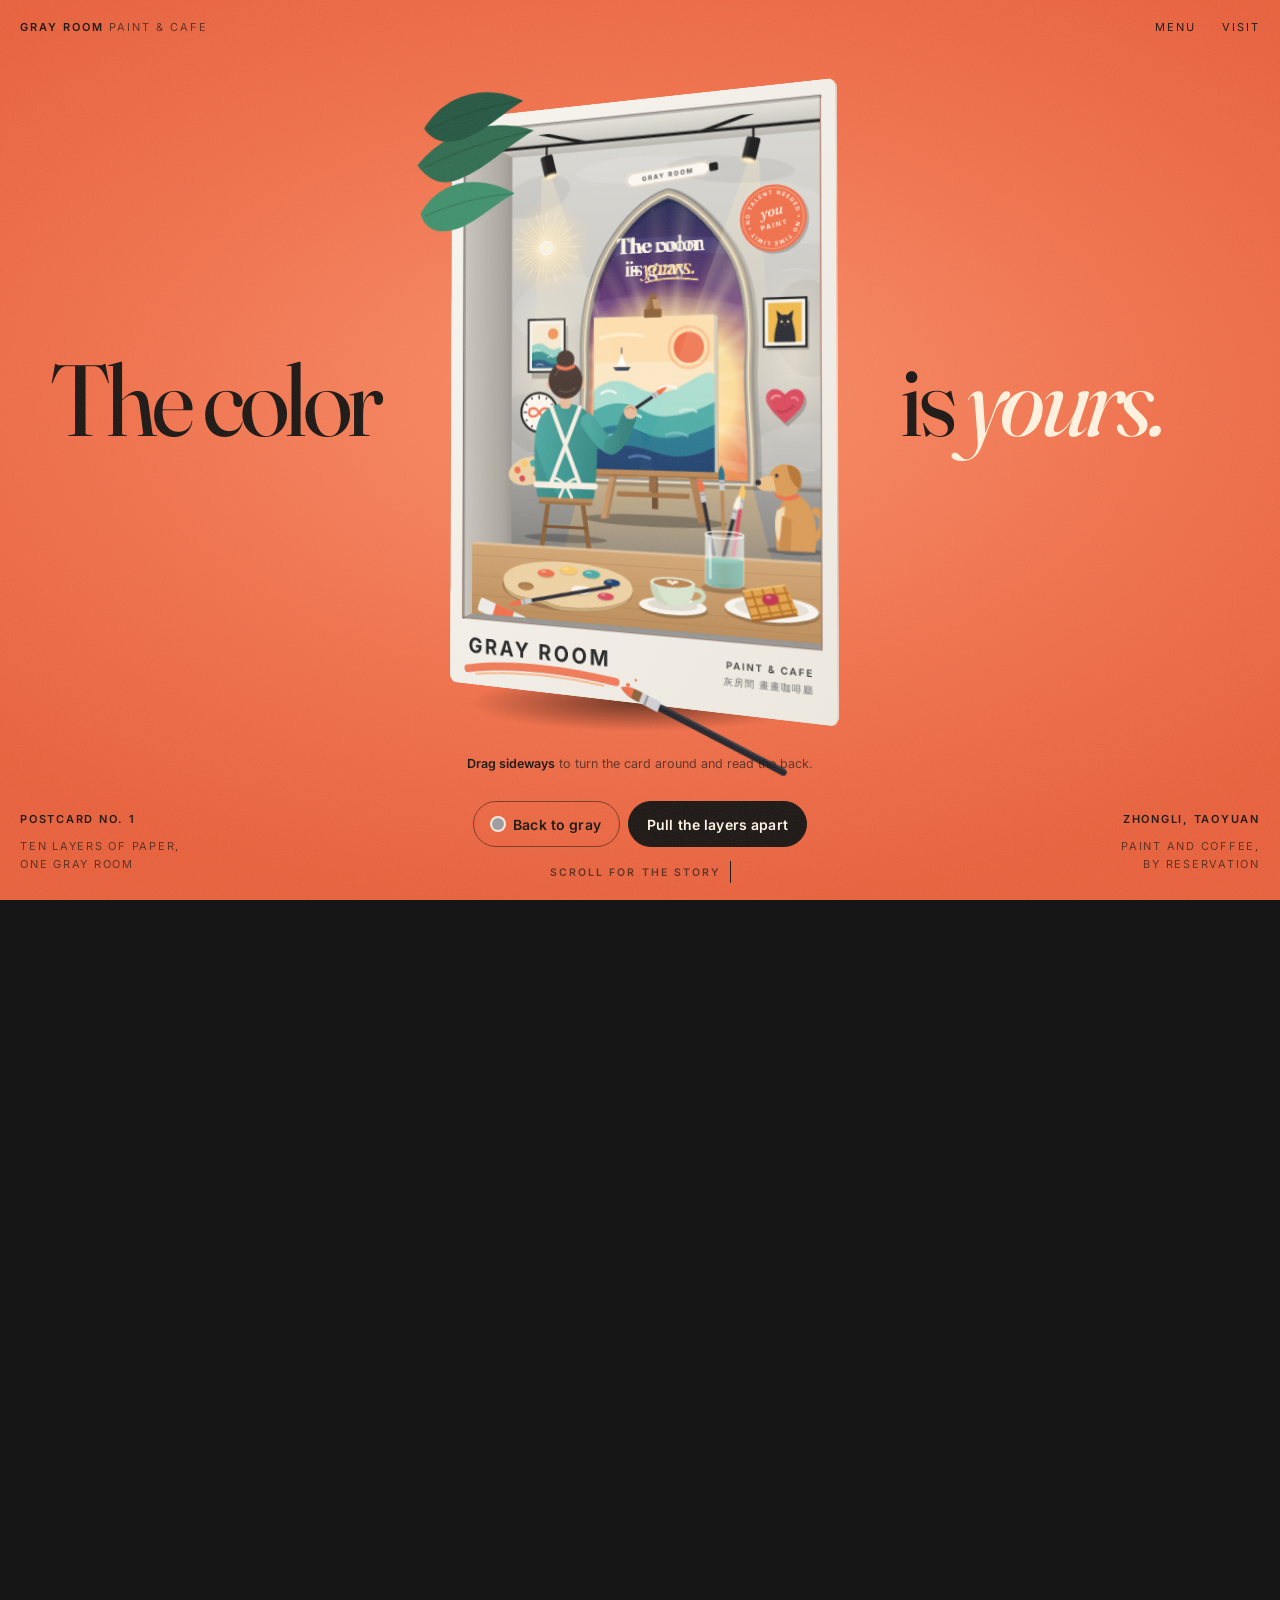
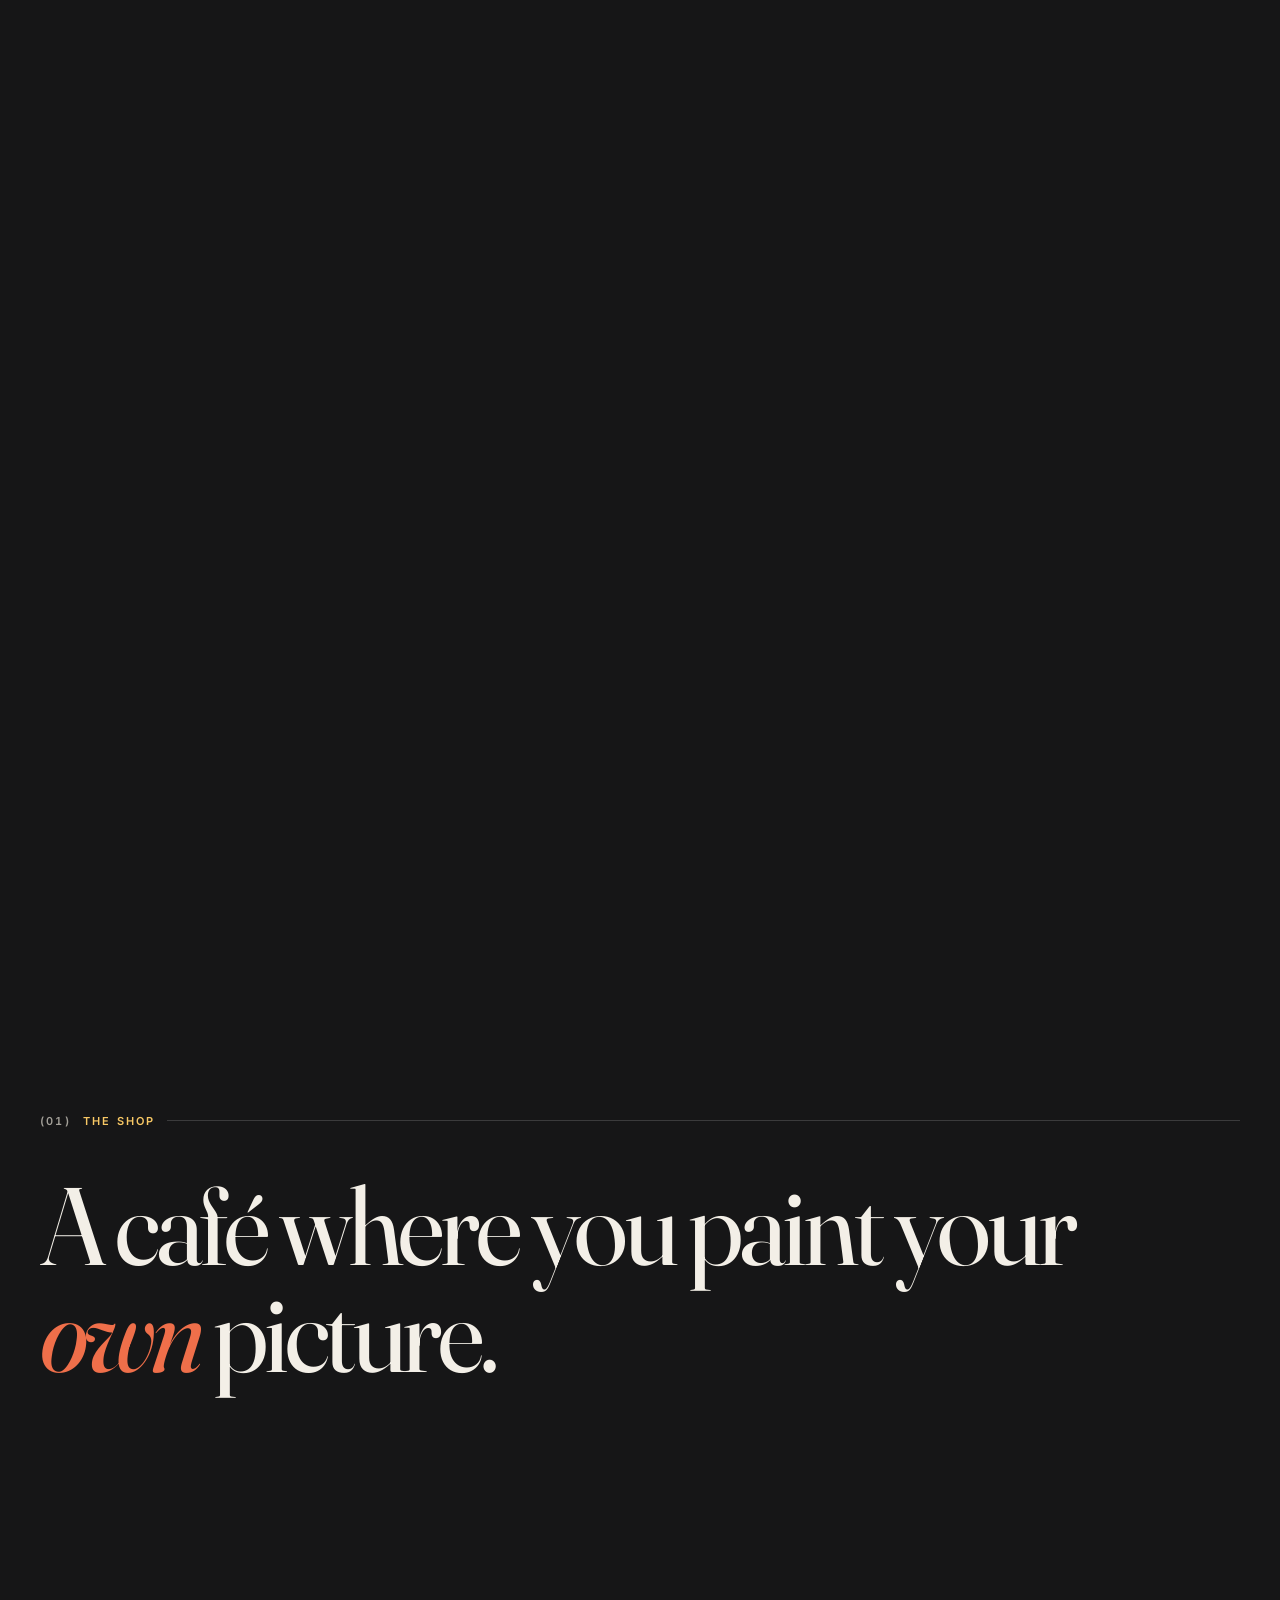
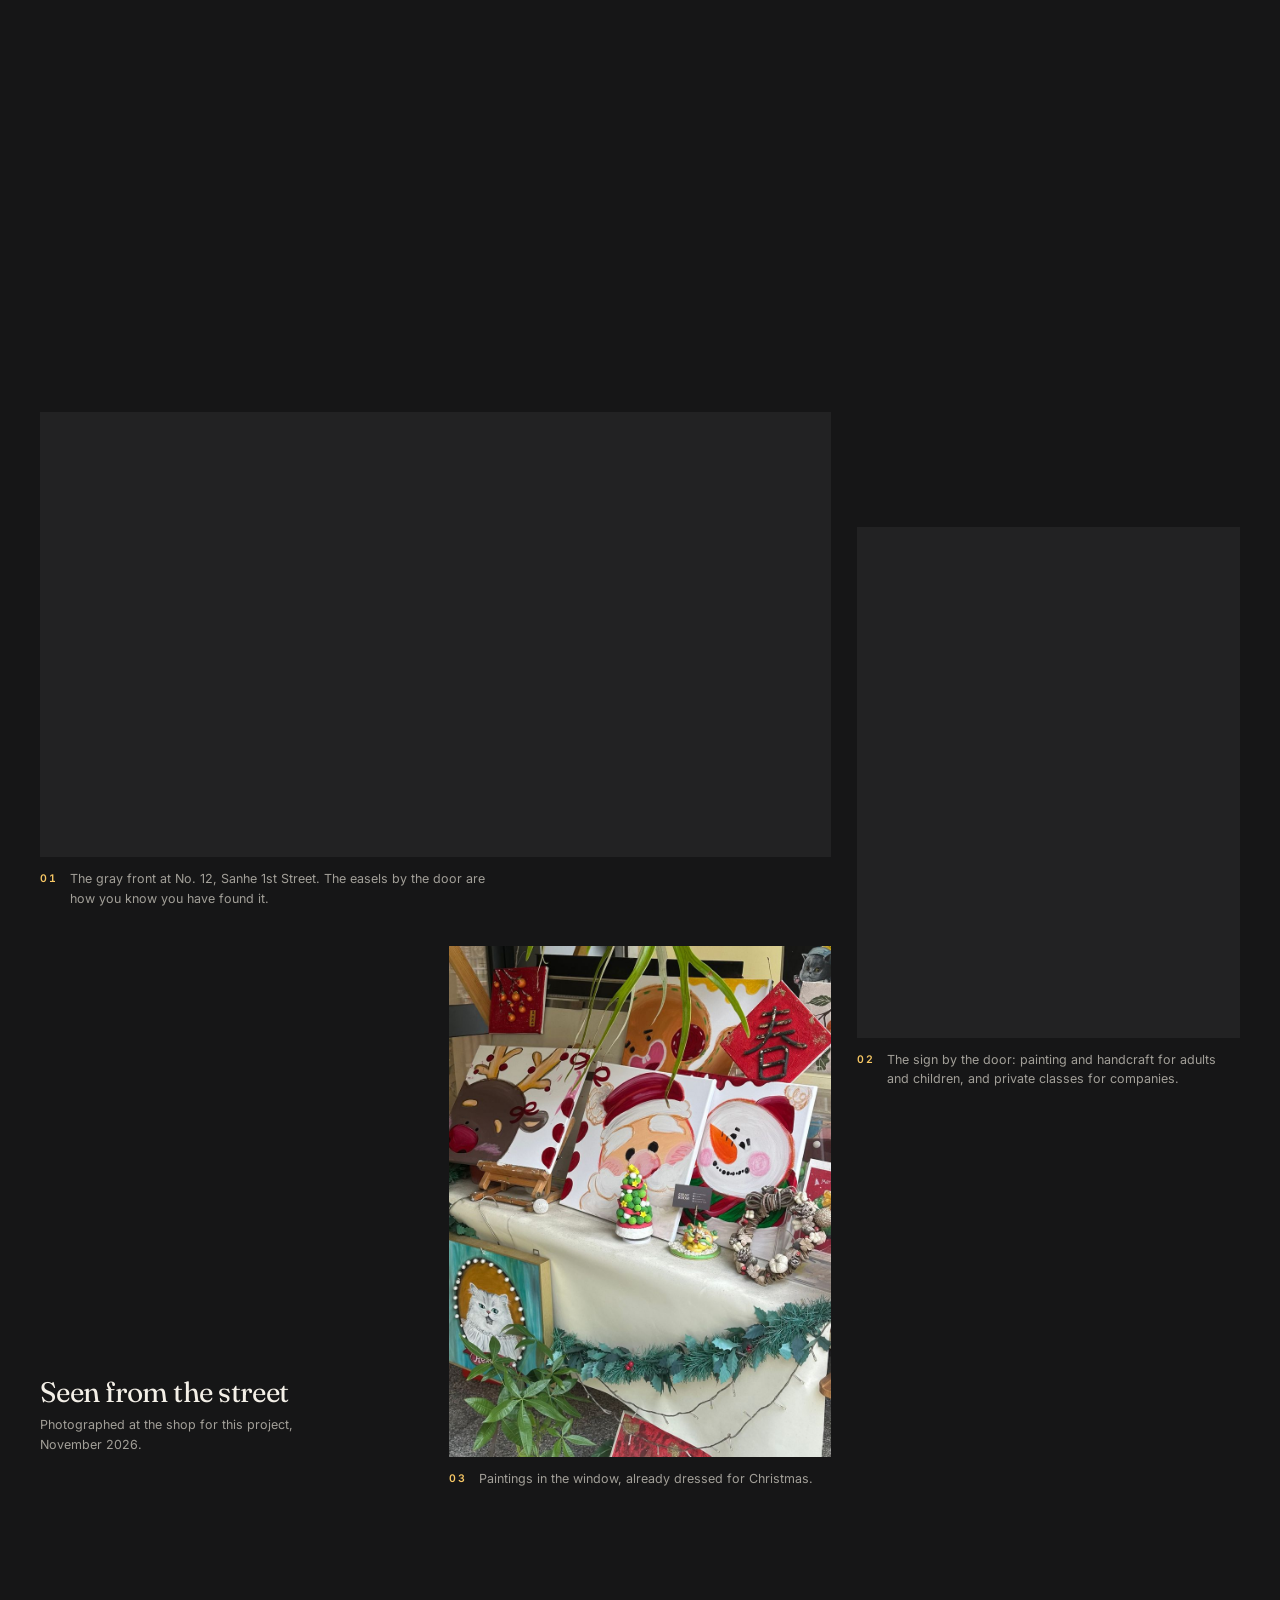
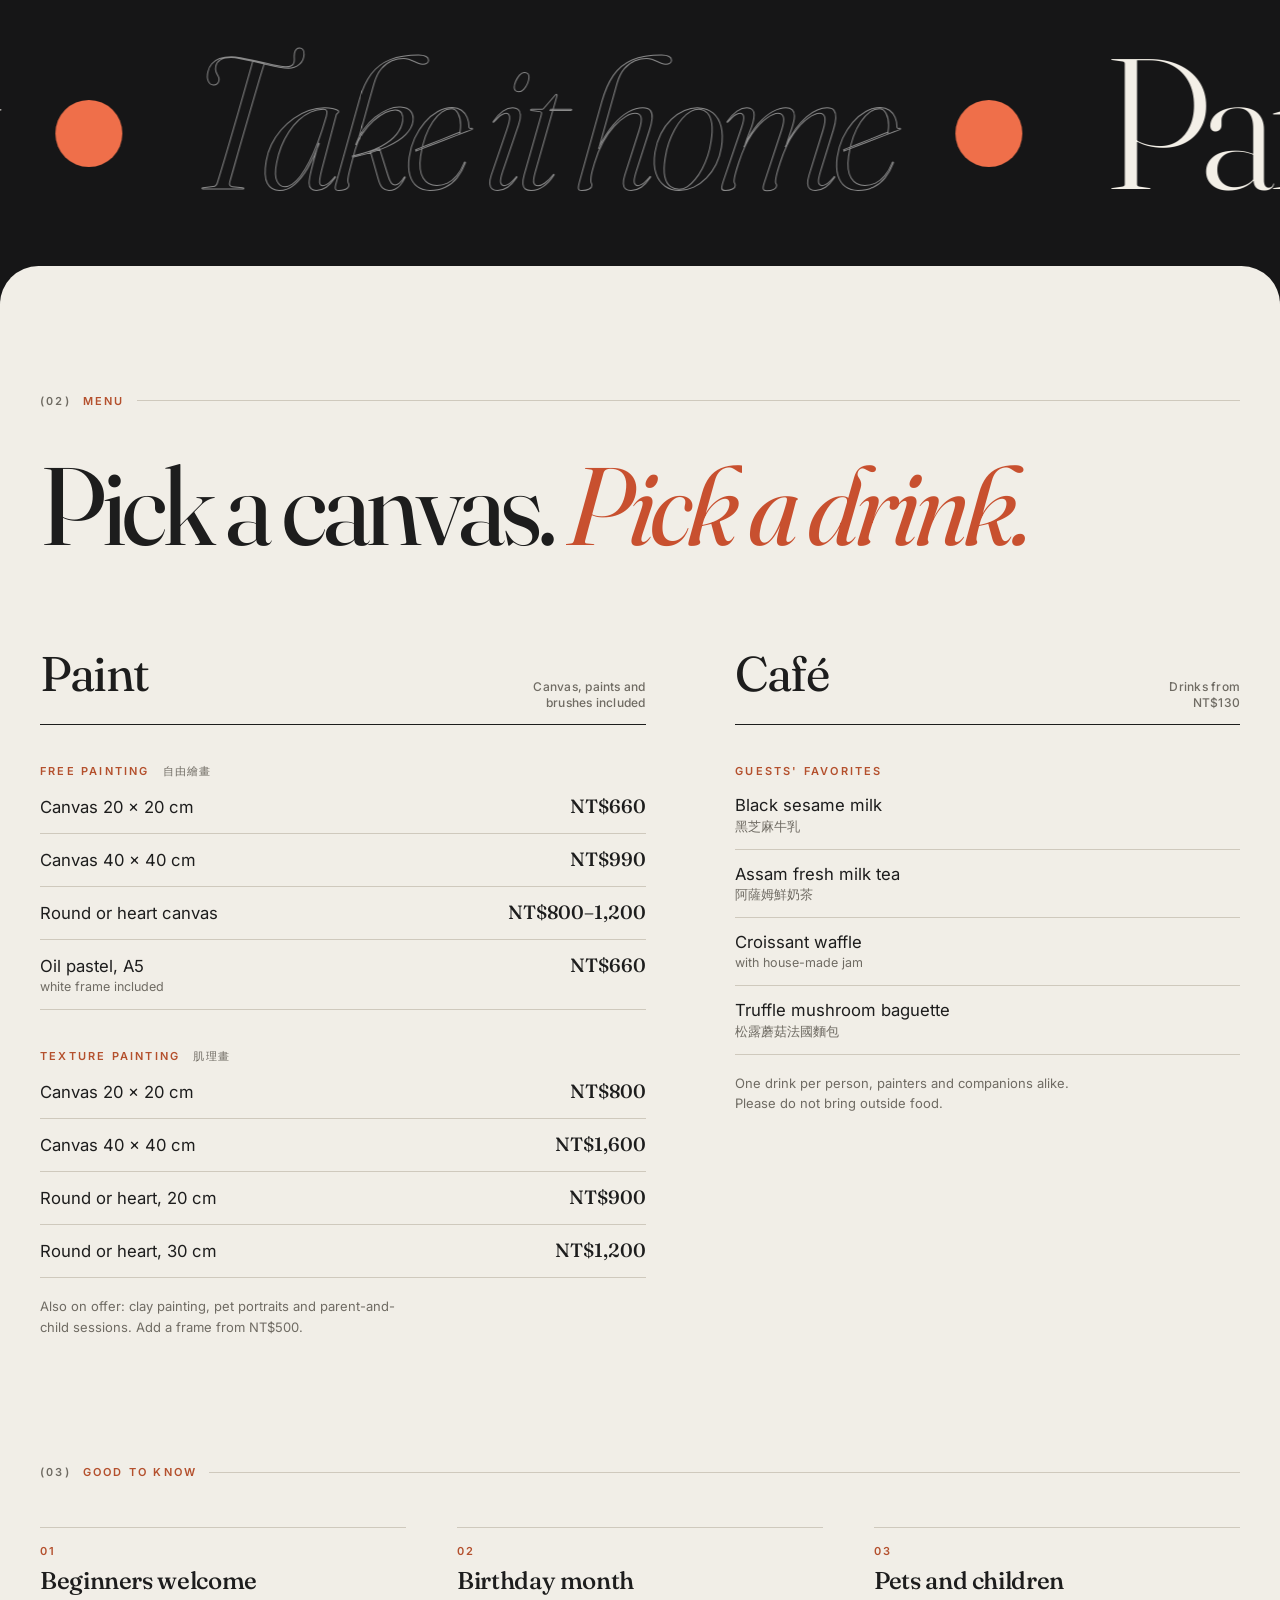
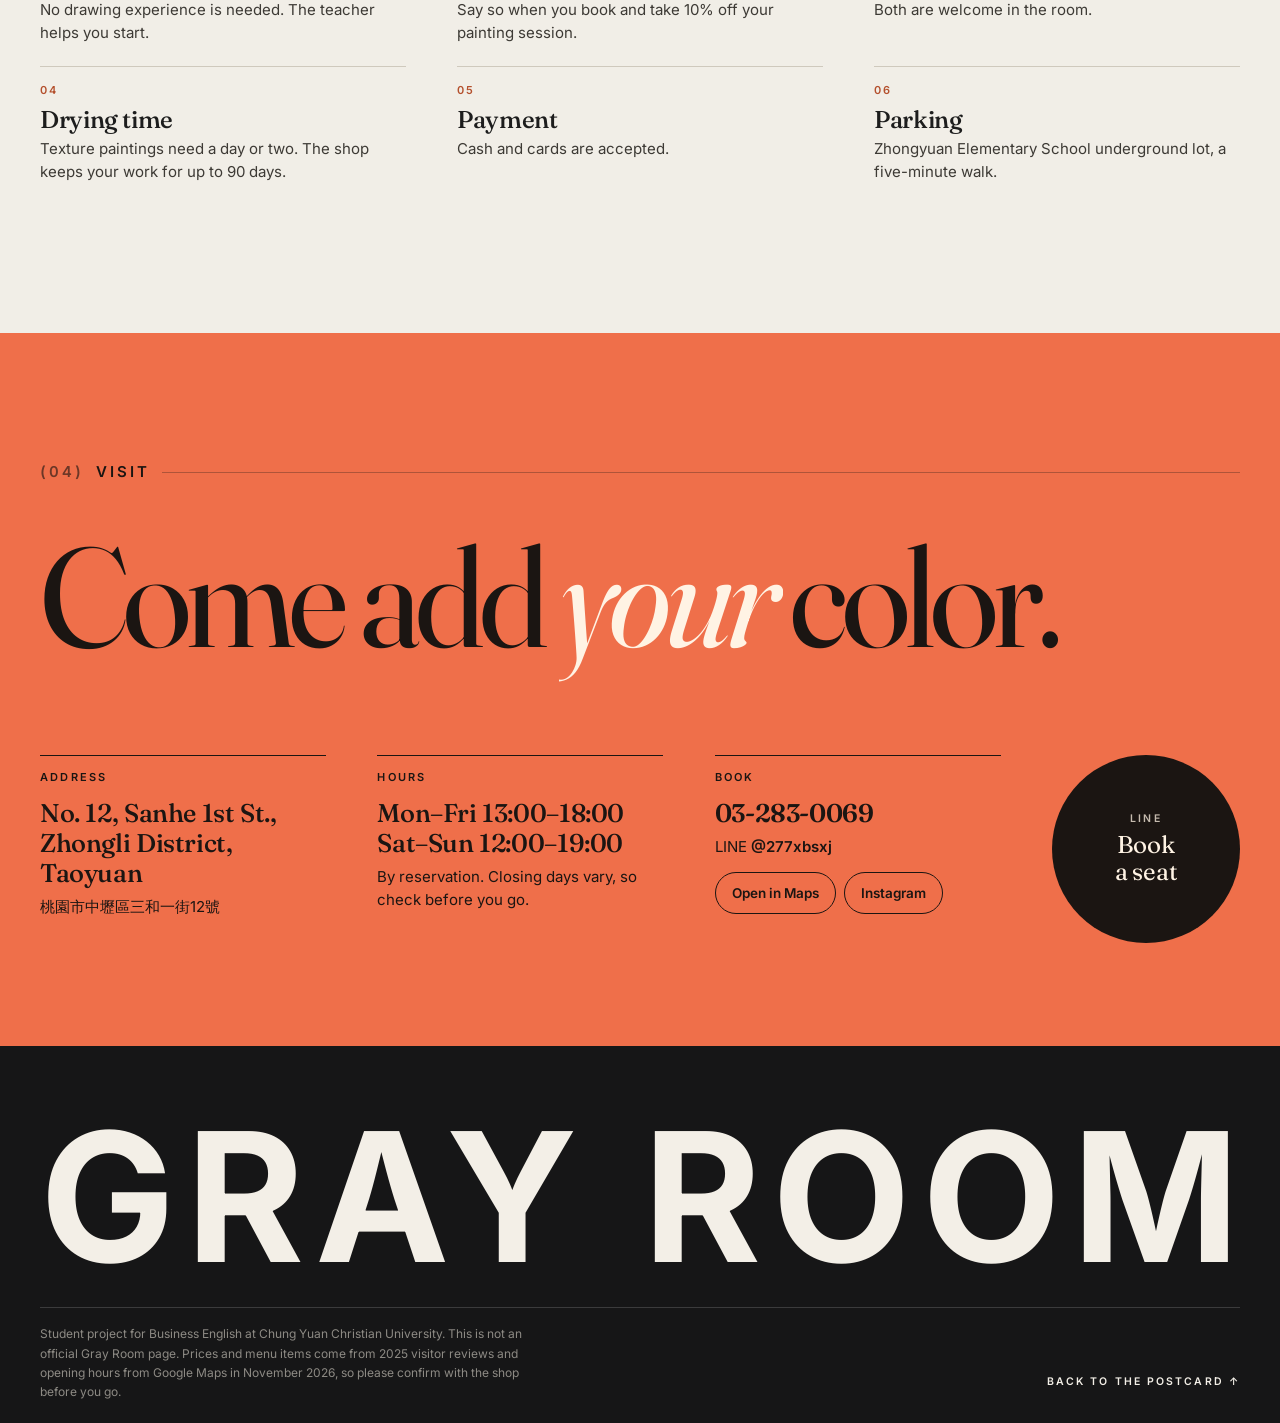
==== commit 242720f2: "Gray Room postcard: real photos of the shop Anthony photographed the shop. The stamp on the back of " ====
--- a/grayroom/index.html
+++ b/grayroom/index.html
@@ -441,6 +441,22 @@
 .steps b{font-family:var(--serif);font-weight:500;font-size:clamp(20px,2vw,26px);line-height:1.15;letter-spacing:-.015em;color:var(--ink)}
 .steps span{grid-column:2}
 
+/* Anthony's own photographs of the shop: gray until they come into view */
+.shots{display:grid;grid-template-columns:repeat(12,1fr);column-gap:clamp(12px,2vw,28px);margin-top:clamp(56px,9vw,136px);align-items:start}
+.ph{margin:0;min-width:0}
+.pic{overflow:hidden;background:#222223}
+.pic img{display:block;width:100%;height:100%;object-fit:cover;filter:grayscale(1);transition:filter 1.8s var(--ease) .35s}
+.ph.in .pic img{filter:none}
+.ph figcaption{display:flex;gap:12px;margin-top:12px;font-size:12.5px;line-height:1.55;color:var(--muted);max-width:36em}
+.ph figcaption i{flex:none;padding-top:2px;font-style:normal;font-weight:600;font-size:10.5px;letter-spacing:.2em;color:var(--amber);font-variant-numeric:tabular-nums}
+.ph-a{grid-column:1 / span 8;grid-row:1}
+.ph-a .pic{aspect-ratio:16/9}
+.ph-b{grid-column:9 / span 4;grid-row:1 / span 2;margin-top:clamp(48px,9vw,128px)}
+.ph-b .pic,.ph-c .pic{aspect-ratio:3/4}
+.ph-c{grid-column:5 / span 4;grid-row:2;margin-top:clamp(20px,3vw,44px)}
+.shots-note{grid-column:1 / span 3;grid-row:2;align-self:end;margin:0 0 34px;font-size:12.5px;line-height:1.55;color:var(--muted)}
+.shots-note b{display:block;margin-bottom:8px;font-family:var(--serif);font-weight:400;font-size:clamp(22px,2.2vw,30px);line-height:1.1;letter-spacing:-.02em;color:var(--ink)}
+
 .band{position:relative;z-index:2;overflow:hidden;padding:clamp(10px,2vw,26px) 0 clamp(22px,4vw,54px);background:var(--bg)}
 .band-in{display:flex;width:max-content;will-change:transform;font-family:var(--serif);font-weight:300;font-size:clamp(64px,14.5vw,220px);line-height:1;letter-spacing:-.045em;white-space:nowrap;color:var(--ink)}
 .band-in span{flex:none;padding-right:.22em}
@@ -504,6 +520,12 @@
 .up:focus-visible{outline:2px solid var(--amber);outline-offset:3px}
 @media (max-width:820px){
   .about-g,.menus{grid-template-columns:1fr}
+  .shots{grid-template-columns:1fr 1fr;column-gap:14px}
+  .ph-a{grid-column:1 / -1;grid-row:1}
+  .ph-b{grid-column:1;grid-row:2;margin-top:18px}
+  .ph-c{grid-column:2;grid-row:2;margin-top:52px}
+  .ph-b figcaption,.ph-c figcaption{flex-direction:column;gap:4px}
+  .shots-note{grid-column:1 / -1;grid-row:3;margin:30px 0 0}
   .know ol{grid-template-columns:1fr 1fr}
   .visit-g{grid-template-columns:1fr 1fr}
   .visit-g > .cta-cell{grid-column:1 / -1}
@@ -547,6 +569,7 @@
   .mote,.steam span,.rays .ry,.bokeh i,.ring,.more i::after{animation:none}
   .bokeh i{opacity:var(--o)}
   .w > span,[data-rv]{transform:none!important;opacity:1!important;transition:none!important}
+  .pic img{filter:none;transition:none}
   .loader{transition-duration:.01s}
 }
 </style>
@@ -586,7 +609,7 @@
                     <div class="b-rate"><b>★ 4.9</b> on Google · 92 reviews</div>
                   </div>
                   <div class="stampbox">
-                    <figure class="stamp" id="photoSlot" aria-label="The Gray Room shopfront"></figure>
+                    <figure class="stamp"><img src="photos/stamp.jpg" alt="The Gray Room shopfront" width="960" height="694" decoding="async"></figure>
                     <svg class="postmark" viewBox="0 0 100 100" aria-hidden="true"><circle cx="50" cy="50" r="46" fill="none" stroke="#3a3a3a" stroke-width="2"/><circle cx="50" cy="50" r="30" fill="none" stroke="#3a3a3a" stroke-width="1.4"/><path d="M12.41,49.46L6.61,48.97L6.8,46.8Q6.85,46.13 7.14,45.7Q7.43,45.27 7.88,45.07Q8.34,44.87 8.89,44.92Q9.45,44.97 9.86,45.24Q10.27,45.51 10.48,45.99Q10.69,46.47 10.63,47.14L10.51,48.58L9.65,48.51L9.76,47.21Q9.8,46.81 9.68,46.55Q9.57,46.29 9.34,46.15Q9.11,46.01 8.8,45.98Q8.49,45.96 8.24,46.05Q8,46.15 7.84,46.39Q7.69,46.63 7.65,47.03L7.57,48L12.5,48.42ZM12.91,43.36L7.86,39.83L8.22,38.55L14.38,38.14L14.07,39.24L10.88,39.41Q10.39,39.43 9.78,39.43Q9.16,39.42 8.38,39.41L8.44,39.2Q9.12,39.59 9.65,39.91Q10.18,40.22 10.58,40.48L13.22,42.27ZM11.84,41.83L11.03,41.61L11.87,38.65L12.67,38.88ZM10.52,32.16L15.8,34.62L15.36,35.56L10.08,33.11ZM17.08,31.71L12.27,28.43L12.94,27.46L16.72,27.6Q16.96,27.61 17.24,27.63Q17.53,27.66 17.87,27.71Q18.22,27.76 18.61,27.85L18.55,27.94Q18.26,27.78 17.96,27.61Q17.66,27.43 17.4,27.26Q17.14,27.1 16.96,26.98L14.44,25.26L15.04,24.38L19.85,27.66L19.18,28.64L15.77,28.51Q15.45,28.5 15.14,28.47Q14.83,28.45 14.45,28.4Q14.07,28.35 13.53,28.29L13.61,28.17Q13.98,28.39 14.3,28.59Q14.63,28.78 14.89,28.94Q15.14,29.1 15.29,29.2L17.68,30.83ZM18.13,21.78L17.51,21.15L20.85,17.93L21.46,18.56L20.17,19.81L23.6,23.36L22.85,24.09L19.42,20.53ZM29.94,15.8Q29.71,15.92 29.47,15.85Q29.22,15.78 29.09,15.55Q28.97,15.33 29.04,15.08Q29.11,14.83 29.34,14.71Q29.57,14.58 29.82,14.65Q30.06,14.72 30.19,14.95Q30.32,15.18 30.25,15.42Q30.18,15.67 29.94,15.8ZM40.04,13.93Q39.39,14.09 38.85,14.01Q38.31,13.92 37.95,13.6Q37.58,13.28 37.41,12.73L38.41,12.48Q38.51,12.77 38.72,12.92Q38.93,13.08 39.21,13.11Q39.5,13.14 39.82,13.06Q40.15,12.98 40.38,12.82Q40.61,12.65 40.71,12.43Q40.81,12.21 40.75,11.97Q40.69,11.75 40.53,11.63Q40.37,11.52 40.11,11.48Q39.86,11.44 39.53,11.44L38.85,11.43Q38.1,11.43 37.61,11.16Q37.12,10.89 36.97,10.29Q36.85,9.79 37.02,9.35Q37.2,8.91 37.61,8.58Q38.03,8.26 38.62,8.11Q39.22,7.96 39.73,8.06Q40.23,8.15 40.58,8.45Q40.93,8.76 41.06,9.23L40.08,9.47Q39.95,9.12 39.61,8.99Q39.28,8.86 38.82,8.97Q38.5,9.05 38.29,9.21Q38.09,9.36 38.01,9.56Q37.93,9.76 37.98,9.97Q38.04,10.21 38.22,10.32Q38.41,10.44 38.65,10.48Q38.89,10.51 39.14,10.51L39.7,10.51Q40.03,10.51 40.36,10.56Q40.69,10.62 40.97,10.75Q41.25,10.88 41.46,11.12Q41.67,11.35 41.76,11.72Q41.88,12.22 41.73,12.66Q41.57,13.1 41.14,13.43Q40.72,13.76 40.04,13.93ZM45.53,6.91L46.07,12.7L45.03,12.8L44.49,7.01ZM49.09,12.39L49.41,6.58L51.59,6.7Q52.25,6.74 52.69,7.01Q53.14,7.29 53.35,7.74Q53.56,8.18 53.53,8.74Q53.49,9.3 53.24,9.72Q52.98,10.14 52.5,10.36Q52.03,10.58 51.36,10.55L49.92,10.47L49.96,9.61L51.27,9.68Q51.66,9.7 51.92,9.58Q52.18,9.46 52.31,9.22Q52.44,8.99 52.46,8.68Q52.48,8.37 52.37,8.13Q52.27,7.88 52.02,7.73Q51.78,7.59 51.38,7.56L50.4,7.51L50.13,12.45ZM61.39,12.02Q61.14,11.94 61.02,11.71Q60.91,11.48 60.99,11.23Q61.07,10.99 61.3,10.87Q61.53,10.76 61.78,10.84Q62.03,10.92 62.15,11.15Q62.26,11.37 62.18,11.62Q62.1,11.87 61.87,11.99Q61.64,12.1 61.39,12.02ZM69.66,18.16Q69.09,17.79 68.79,17.34Q68.48,16.89 68.47,16.4Q68.45,15.91 68.75,15.41L69.61,15.98Q69.46,16.25 69.49,16.5Q69.52,16.76 69.69,17Q69.86,17.23 70.14,17.4Q70.42,17.59 70.7,17.65Q70.98,17.7 71.21,17.63Q71.44,17.55 71.57,17.34Q71.7,17.15 71.67,16.95Q71.64,16.76 71.5,16.54Q71.35,16.33 71.13,16.09L70.67,15.58Q70.16,15.03 70.03,14.49Q69.89,13.95 70.23,13.43Q70.51,13 70.95,12.83Q71.4,12.65 71.92,12.74Q72.44,12.82 72.95,13.15Q73.47,13.49 73.74,13.93Q74.02,14.36 74.03,14.82Q74.05,15.29 73.79,15.7L72.94,15.15Q73.12,14.81 72.98,14.48Q72.84,14.15 72.45,13.89Q72.18,13.71 71.92,13.66Q71.67,13.62 71.47,13.69Q71.27,13.77 71.15,13.95Q71.01,14.16 71.06,14.37Q71.1,14.58 71.24,14.79Q71.38,14.99 71.54,15.17L71.92,15.58Q72.15,15.82 72.33,16.1Q72.52,16.37 72.62,16.67Q72.71,16.97 72.68,17.28Q72.65,17.6 72.44,17.91Q72.16,18.34 71.73,18.53Q71.3,18.71 70.77,18.62Q70.24,18.54 69.66,18.16ZM77.08,17.19L77.69,16.55L81.05,19.74L80.45,20.38L79.15,19.15L75.74,22.73L74.99,22.01L78.39,18.43ZM78.35,25.22L84.25,23.44L85.03,24.52L81.54,29.62L80.87,28.69L82.71,26.08Q83,25.68 83.38,25.2Q83.76,24.72 84.26,24.11L84.38,24.29Q83.65,24.58 83.08,24.8Q82.5,25.02 82.05,25.18L79.02,26.14ZM80.21,25.33L80.89,24.84L82.69,27.32L82.01,27.81ZM83.46,33L85.51,32.06L87.85,28.61L88.36,29.72L87.12,31.43Q86.93,31.7 86.73,31.94Q86.54,32.17 86.24,32.46L86.12,32.21Q86.54,32.16 86.85,32.16Q87.15,32.16 87.47,32.19L89.56,32.35L90.07,33.45L85.94,33L83.89,33.94ZM88.96,42.61Q88.91,42.35 89.06,42.14Q89.21,41.93 89.47,41.89Q89.73,41.85 89.93,42Q90.14,42.15 90.19,42.41Q90.23,42.67 90.08,42.88Q89.93,43.09 89.67,43.13Q89.41,43.17 89.21,43.02Q89,42.87 88.96,42.61ZM87.59,50.62L93.39,51.13L93.2,53.3Q93.14,53.97 92.85,54.4Q92.56,54.83 92.11,55.03Q91.65,55.22 91.1,55.17Q90.54,55.13 90.13,54.85Q89.72,54.58 89.51,54.1Q89.3,53.62 89.36,52.95L89.49,51.51L90.34,51.59L90.23,52.89Q90.2,53.28 90.31,53.54Q90.42,53.81 90.65,53.95Q90.88,54.08 91.19,54.11Q91.5,54.14 91.75,54.04Q92,53.94 92.15,53.7Q92.31,53.46 92.34,53.06L92.43,52.09L87.5,51.66ZM87.08,56.72L92.12,60.27L91.76,61.54L85.59,61.95L85.9,60.85L89.09,60.68Q89.59,60.66 90.2,60.67Q90.81,60.67 91.59,60.68L91.53,60.89Q90.86,60.5 90.33,60.18Q89.8,59.87 89.4,59.61L86.76,57.82ZM88.14,58.25L88.95,58.48L88.11,61.43L87.3,61.2ZM89.44,67.93L84.17,65.46L84.61,64.52L89.88,66.98ZM82.87,68.36L87.68,71.65L87.01,72.63L83.23,72.48Q82.99,72.47 82.71,72.44Q82.42,72.42 82.08,72.36Q81.73,72.31 81.34,72.22L81.4,72.13Q81.69,72.29 81.99,72.47Q82.28,72.65 82.55,72.81Q82.81,72.98 82.99,73.1L85.5,74.82L84.91,75.7L80.1,72.41L80.77,71.43L84.18,71.57Q84.5,71.58 84.81,71.61Q85.12,71.63 85.5,71.68Q85.88,71.73 86.42,71.79L86.34,71.91Q85.97,71.69 85.65,71.5Q85.32,71.3 85.07,71.14Q84.81,70.98 84.66,70.87L82.27,69.24ZM81.81,78.29L82.42,78.92L79.08,82.14L78.47,81.5L79.76,80.26L76.33,76.7L77.09,75.98L80.51,79.54ZM69.98,84.25Q70.21,84.12 70.45,84.19Q70.7,84.26 70.83,84.49Q70.95,84.72 70.88,84.97Q70.81,85.21 70.58,85.34Q70.35,85.47 70.1,85.4Q69.85,85.33 69.73,85.1Q69.6,84.87 69.67,84.62Q69.75,84.38 69.98,84.25ZM59.88,86.09Q60.53,85.93 61.07,86.02Q61.6,86.1 61.97,86.43Q62.34,86.75 62.5,87.3L61.5,87.55Q61.41,87.26 61.2,87.1Q60.99,86.94 60.7,86.91Q60.42,86.88 60.1,86.96Q59.77,87.04 59.53,87.21Q59.3,87.37 59.21,87.59Q59.11,87.81 59.17,88.05Q59.22,88.27 59.38,88.39Q59.55,88.5 59.8,88.54Q60.05,88.58 60.38,88.59L61.06,88.59Q61.81,88.6 62.3,88.87Q62.79,89.14 62.94,89.74Q63.06,90.24 62.89,90.68Q62.71,91.12 62.29,91.45Q61.88,91.77 61.29,91.92Q60.68,92.06 60.18,91.97Q59.67,91.87 59.32,91.57Q58.98,91.26 58.85,90.79L59.83,90.55Q59.96,90.91 60.3,91.03Q60.63,91.16 61.09,91.05Q61.41,90.97 61.61,90.82Q61.82,90.67 61.9,90.47Q61.98,90.27 61.93,90.05Q61.87,89.82 61.69,89.7Q61.5,89.59 61.26,89.55Q61.02,89.51 60.78,89.51L60.21,89.51Q59.88,89.51 59.55,89.46Q59.23,89.4 58.94,89.27Q58.66,89.14 58.45,88.9Q58.24,88.66 58.15,88.3Q58.03,87.8 58.19,87.36Q58.35,86.92 58.78,86.59Q59.2,86.26 59.88,86.09ZM54.38,93.1L53.85,87.3L54.89,87.21L55.41,93.01ZM50.82,87.61L50.49,93.42L48.32,93.29Q47.65,93.26 47.21,92.98Q46.77,92.7 46.56,92.26Q46.35,91.81 46.38,91.25Q46.41,90.7 46.67,90.28Q46.93,89.86 47.41,89.64Q47.88,89.41 48.55,89.45L49.99,89.53L49.95,90.39L48.64,90.32Q48.25,90.29 47.99,90.42Q47.73,90.54 47.6,90.77Q47.46,91.01 47.45,91.31Q47.43,91.63 47.53,91.87Q47.64,92.11 47.88,92.26Q48.13,92.41 48.53,92.43L49.5,92.49L49.78,87.55ZM38.52,87.95Q38.77,88.03 38.89,88.26Q39,88.49 38.92,88.74Q38.84,88.99 38.61,89.1Q38.38,89.22 38.13,89.14Q37.88,89.05 37.76,88.82Q37.65,88.6 37.73,88.35Q37.81,88.1 38.04,87.98Q38.27,87.87 38.52,87.95ZM30.27,81.8Q30.84,82.17 31.14,82.62Q31.44,83.07 31.45,83.56Q31.47,84.05 31.17,84.54L30.31,83.98Q30.46,83.71 30.43,83.45Q30.4,83.19 30.23,82.96Q30.06,82.73 29.79,82.55Q29.5,82.36 29.22,82.3Q28.95,82.25 28.72,82.32Q28.49,82.4 28.35,82.61Q28.23,82.8 28.26,83Q28.28,83.19 28.43,83.41Q28.57,83.62 28.79,83.86L29.25,84.37Q29.75,84.92 29.89,85.47Q30.02,86.01 29.69,86.52Q29.4,86.95 28.96,87.13Q28.52,87.3 28,87.21Q27.48,87.13 26.97,86.79Q26.45,86.45 26.17,86.02Q25.9,85.58 25.89,85.12Q25.87,84.66 26.13,84.24L26.98,84.8Q26.8,85.13 26.94,85.47Q27.07,85.8 27.47,86.06Q27.74,86.24 27.99,86.29Q28.25,86.33 28.45,86.26Q28.65,86.18 28.77,86Q28.9,85.79 28.86,85.58Q28.82,85.37 28.68,85.16Q28.54,84.96 28.38,84.78L28,84.37Q27.77,84.13 27.59,83.85Q27.4,83.57 27.31,83.28Q27.21,82.98 27.24,82.66Q27.28,82.35 27.48,82.03Q27.77,81.61 28.2,81.42Q28.63,81.24 29.16,81.33Q29.69,81.42 30.27,81.8ZM22.84,82.75L22.23,83.38L18.88,80.18L19.49,79.55L20.78,80.79L24.19,77.21L24.95,77.93L21.54,81.51ZM21.59,74.71L15.69,76.48L14.91,75.4L18.41,70.31L19.08,71.24L17.24,73.85Q16.95,74.25 16.56,74.73Q16.18,75.21 15.69,75.81L15.56,75.63Q16.29,75.34 16.86,75.12Q17.44,74.9 17.89,74.75L20.93,73.79ZM19.73,74.6L19.05,75.09L17.26,72.61L17.94,72.12ZM16.5,66.92L14.45,67.86L12.1,71.3L11.6,70.19L12.83,68.48Q13.03,68.21 13.22,67.98Q13.42,67.75 13.72,67.46L13.84,67.71Q13.42,67.76 13.11,67.75Q12.81,67.75 12.49,67.73L10.4,67.56L9.89,66.46L14.02,66.91L16.07,65.98ZM11.03,57.3Q11.07,57.56 10.92,57.77Q10.77,57.98 10.51,58.02Q10.25,58.06 10.05,57.91Q9.84,57.76 9.8,57.5Q9.76,57.24 9.9,57.03Q10.05,56.82 10.31,56.78Q10.57,56.74 10.78,56.89Q10.98,57.04 11.03,57.3Z" fill="#3a3a3a"/><path d="M33.88,40.02L28.95,47.75L27.98,47.37L31.61,47.37Q31.93,47.37 32.18,47.31Q32.42,47.25 32.63,47.1Q32.83,46.95 33.01,46.67Q33.18,46.39 33.36,45.95L33.55,45.46Q33.61,45.31 33.72,45.26Q33.83,45.21 33.98,45.24Q34.13,45.26 34.19,45.38Q34.24,45.49 34.21,45.65L33.75,47.76Q33.7,47.99 33.59,48.1Q33.48,48.21 33.27,48.21Q33.14,48.21 33.02,48.16Q32.91,48.11 32.76,48.05Q32.61,48 32.39,48L27.3,48Q27.11,48 27.01,47.92Q26.92,47.83 26.92,47.69Q26.92,47.6 26.97,47.49Q27.01,47.38 27.1,47.24L32.05,39.47L32.27,39.88L29.58,39.88Q29.25,39.88 29,39.98Q28.74,40.08 28.54,40.32Q28.34,40.56 28.16,40.98L27.98,41.42Q27.91,41.58 27.79,41.64Q27.67,41.69 27.54,41.67Q27.39,41.64 27.32,41.53Q27.24,41.42 27.28,41.23L27.63,39.47Q27.68,39.22 27.8,39.11Q27.91,39 28.12,39Q28.25,39 28.37,39.06Q28.49,39.12 28.64,39.19Q28.79,39.25 29.01,39.25L33.69,39.25Q33.88,39.25 33.97,39.33Q34.07,39.42 34.07,39.56Q34.07,39.65 34.02,39.76Q33.97,39.88 33.88,40.02ZM37.41,43.76L37.13,43.46L37.37,43.24Q38.16,42.52 38.75,42.22Q39.34,41.93 39.87,41.93Q40.67,41.93 41.16,42.45Q41.66,42.96 41.66,43.82L41.66,46.98Q41.66,47.18 41.72,47.28Q41.78,47.37 41.89,47.41L42.11,47.47Q42.23,47.51 42.29,47.58Q42.35,47.65 42.35,47.74Q42.35,47.86 42.26,47.93Q42.18,48 42,48L39.59,48Q39.23,48 39.23,47.72Q39.23,47.55 39.43,47.47L39.67,47.41Q39.79,47.37 39.84,47.27Q39.9,47.18 39.9,46.98L39.9,44.08Q39.9,43.53 39.63,43.26Q39.36,42.99 38.91,42.99Q38.63,42.99 38.31,43.12Q38,43.25 37.66,43.54ZM37.6,39.11L37.6,46.99Q37.6,47.19 37.66,47.28Q37.71,47.37 37.83,47.41L38.05,47.47Q38.25,47.55 38.25,47.72Q38.25,48 37.9,48L35.49,48Q35.31,48 35.23,47.93Q35.15,47.86 35.15,47.74Q35.15,47.65 35.2,47.58Q35.26,47.51 35.38,47.47L35.62,47.41Q35.74,47.37 35.79,47.28Q35.84,47.19 35.84,47L35.84,40.16Q35.84,40 35.8,39.93Q35.75,39.86 35.64,39.85L35.31,39.82Q35.2,39.79 35.15,39.74Q35.1,39.68 35.1,39.59Q35.1,39.49 35.16,39.42Q35.22,39.36 35.39,39.3L36.55,38.88Q36.78,38.79 36.93,38.75Q37.08,38.71 37.2,38.71Q37.4,38.71 37.5,38.82Q37.6,38.93 37.6,39.11ZM46.45,41.93Q47.41,41.93 48.15,42.33Q48.88,42.72 49.29,43.43Q49.7,44.13 49.7,45.06Q49.7,45.94 49.28,46.64Q48.85,47.34 48.11,47.75Q47.37,48.15 46.39,48.15Q45.42,48.15 44.69,47.76Q43.96,47.36 43.55,46.65Q43.14,45.95 43.14,45.03Q43.14,44.14 43.56,43.44Q43.98,42.74 44.72,42.34Q45.47,41.93 46.45,41.93ZM46.89,47.5Q47.32,47.43 47.58,47.1Q47.84,46.78 47.91,46.2Q47.98,45.63 47.83,44.82Q47.68,44.02 47.41,43.5Q47.13,42.98 46.76,42.75Q46.38,42.52 45.94,42.59Q45.52,42.66 45.26,42.98Q45,43.31 44.93,43.88Q44.86,44.45 45.01,45.27Q45.15,46.06 45.43,46.59Q45.7,47.11 46.08,47.34Q46.45,47.57 46.89,47.5ZM53.1,42.36L53.1,46.99Q53.1,47.19 53.16,47.28Q53.21,47.37 53.33,47.41L53.55,47.47Q53.75,47.55 53.75,47.72Q53.75,48 53.4,48L50.99,48Q50.81,48 50.73,47.93Q50.65,47.86 50.65,47.74Q50.65,47.65 50.7,47.58Q50.76,47.51 50.88,47.47L51.12,47.41Q51.23,47.37 51.29,47.28Q51.34,47.19 51.34,47L51.34,43.42Q51.34,43.26 51.29,43.19Q51.25,43.12 51.14,43.1L50.81,43.08Q50.69,43.05 50.64,42.99Q50.59,42.94 50.59,42.85Q50.59,42.74 50.66,42.68Q50.72,42.62 50.88,42.55L52.04,42.13Q52.28,42.04 52.43,42Q52.57,41.96 52.7,41.96Q52.9,41.96 53,42.07Q53.1,42.18 53.1,42.36ZM52.91,43.76L52.62,43.46L52.87,43.24Q53.66,42.52 54.25,42.22Q54.84,41.93 55.36,41.93Q56.17,41.93 56.66,42.45Q57.15,42.96 57.15,43.82L57.15,46.98Q57.15,47.18 57.21,47.28Q57.27,47.37 57.39,47.41L57.61,47.47Q57.73,47.51 57.79,47.58Q57.84,47.65 57.84,47.74Q57.84,47.86 57.76,47.93Q57.68,48 57.5,48L55.08,48Q54.73,48 54.73,47.72Q54.73,47.55 54.93,47.47L55.17,47.41Q55.29,47.37 55.34,47.27Q55.39,47.18 55.39,46.98L55.39,44.08Q55.39,43.53 55.13,43.26Q54.86,42.99 54.41,42.99Q54.13,42.99 53.81,43.12Q53.49,43.25 53.16,43.54ZM62.65,47.42Q61.78,47.3 61.39,47.2Q61,47.11 60.9,47.02Q60.81,46.93 60.81,46.84Q60.81,46.74 60.89,46.65Q60.97,46.56 61.16,46.48L61.02,46.38Q60.4,46.44 60.05,46.61Q59.7,46.77 59.55,47Q59.4,47.24 59.4,47.5Q59.4,47.8 59.58,48.01Q59.76,48.23 60.25,48.39Q60.74,48.55 61.67,48.69Q62.44,48.81 62.86,48.93Q63.29,49.06 63.46,49.22Q63.63,49.38 63.63,49.6Q63.63,49.88 63.45,50.07Q63.28,50.27 62.89,50.37Q62.51,50.48 61.88,50.48Q60.78,50.48 60.34,50.15Q59.89,49.82 59.89,49.29Q59.89,49 60.14,48.76Q60.39,48.52 60.86,48.45L60.76,48.26Q59.51,48.41 59.03,48.79Q58.55,49.18 58.55,49.67Q58.55,50.07 58.84,50.39Q59.12,50.7 59.79,50.88Q60.46,51.06 61.59,51.06Q63.33,51.06 64.26,50.51Q65.18,49.97 65.18,49.11Q65.18,48.64 64.94,48.31Q64.69,47.98 64.14,47.76Q63.59,47.55 62.65,47.42ZM62.8,42.58L63.21,42.64Q63.44,42.18 63.59,42.03Q63.74,41.87 63.94,41.87Q64.12,41.87 64.22,41.96Q64.33,42.05 64.41,42.17Q64.49,42.29 64.6,42.38Q64.72,42.47 64.92,42.47Q65.2,42.47 65.37,42.26Q65.54,42.05 65.54,41.71Q65.54,41.32 65.29,41.1Q65.04,40.88 64.65,40.88Q64.17,40.88 63.74,41.19Q63.31,41.51 63.01,42.15ZM64.66,44.19Q64.66,43.56 64.31,43.05Q63.97,42.54 63.33,42.25Q62.68,41.95 61.8,41.95Q60.88,41.95 60.2,42.26Q59.51,42.57 59.13,43.11Q58.75,43.66 58.75,44.39Q58.75,45.02 59.1,45.53Q59.45,46.04 60.09,46.33Q60.74,46.63 61.62,46.63Q62.54,46.63 63.22,46.32Q63.91,46.01 64.28,45.47Q64.66,44.92 64.66,44.19ZM61.48,42.49Q62.02,42.45 62.36,42.91Q62.71,43.37 62.81,44.25Q62.9,45.1 62.68,45.57Q62.45,46.03 61.93,46.06Q61.58,46.09 61.3,45.89Q61.03,45.69 60.85,45.29Q60.67,44.88 60.61,44.3Q60.54,43.73 60.62,43.34Q60.7,42.94 60.92,42.73Q61.14,42.51 61.48,42.49ZM68.37,39.11L68.37,46.99Q68.37,47.19 68.42,47.28Q68.48,47.37 68.59,47.41L68.83,47.47Q68.95,47.51 69.01,47.58Q69.06,47.64 69.06,47.74Q69.06,47.86 68.98,47.93Q68.9,48 68.72,48L66.25,48Q66.08,48 66,47.93Q65.91,47.86 65.91,47.74Q65.91,47.65 65.97,47.58Q66.02,47.51 66.14,47.47L66.39,47.41Q66.5,47.37 66.56,47.28Q66.61,47.19 66.61,47L66.61,40.16Q66.61,40 66.56,39.93Q66.51,39.86 66.4,39.85L66.08,39.82Q65.96,39.79 65.91,39.74Q65.86,39.68 65.86,39.59Q65.86,39.49 65.92,39.42Q65.98,39.36 66.15,39.3L67.31,38.88Q67.56,38.78 67.7,38.75Q67.85,38.71 67.95,38.71Q68.16,38.71 68.27,38.82Q68.37,38.93 68.37,39.11ZM72.38,42.36L72.38,46.99Q72.38,47.19 72.43,47.28Q72.49,47.37 72.6,47.41L72.83,47.47Q72.96,47.51 73.01,47.58Q73.07,47.64 73.07,47.74Q73.07,47.86 72.99,47.93Q72.9,48 72.72,48L70.26,48Q70.08,48 70,47.93Q69.92,47.86 69.92,47.74Q69.92,47.65 69.97,47.58Q70.03,47.51 70.15,47.47L70.39,47.41Q70.51,47.37 70.56,47.28Q70.62,47.19 70.62,47L70.62,43.42Q70.62,43.26 70.57,43.19Q70.52,43.12 70.41,43.1L70.08,43.08Q69.97,43.05 69.92,42.99Q69.87,42.94 69.87,42.85Q69.87,42.74 69.93,42.68Q69.99,42.62 70.16,42.55L71.32,42.13Q71.56,42.04 71.71,42Q71.86,41.96 71.96,41.96Q72.17,41.96 72.27,42.07Q72.38,42.18 72.38,42.36ZM71.36,41.01Q70.86,41.01 70.55,40.75Q70.25,40.49 70.25,40.07Q70.25,39.65 70.55,39.4Q70.86,39.14 71.36,39.14Q71.86,39.14 72.17,39.4Q72.47,39.65 72.47,40.07Q72.47,40.49 72.17,40.75Q71.86,41.01 71.36,41.01Z" fill="#3a3a3a"/><path d="M29.16,55.8L29.16,55.27L32.73,55.27L32.73,55.8L31.25,55.8L31.25,60L30.65,60L30.65,55.8ZM34.23,60L35.94,55.27L36.64,55.27L38.38,60L37.75,60L36.74,57.19Q36.65,56.93 36.53,56.55Q36.41,56.16 36.23,55.55L36.35,55.55Q36.18,56.16 36.05,56.56Q35.93,56.95 35.84,57.19L34.87,60ZM35.09,58.68L35.09,58.15L37.52,58.15L37.52,58.68ZM42.41,60.06Q41.8,60.06 41.33,59.77Q40.86,59.48 40.58,58.93Q40.31,58.39 40.31,57.64Q40.31,56.89 40.58,56.34Q40.86,55.8 41.33,55.5Q41.8,55.21 42.41,55.21Q43.02,55.21 43.49,55.5Q43.96,55.8 44.23,56.34Q44.51,56.89 44.51,57.64Q44.51,58.39 44.23,58.93Q43.96,59.48 43.49,59.77Q43.02,60.06 42.41,60.06ZM42.41,59.5Q42.83,59.5 43.17,59.29Q43.52,59.08 43.72,58.66Q43.92,58.24 43.92,57.64Q43.92,57.03 43.72,56.61Q43.52,56.19 43.17,55.98Q42.83,55.77 42.41,55.77Q41.99,55.77 41.64,55.98Q41.3,56.2 41.1,56.62Q40.9,57.03 40.9,57.64Q40.9,58.24 41.1,58.66Q41.3,59.07 41.64,59.29Q41.99,59.5 42.41,59.5ZM48.17,60L48.17,58.06L46.44,55.27L47.13,55.27L48.07,56.8Q48.23,57.05 48.35,57.29Q48.47,57.52 48.6,57.88L48.36,57.88Q48.49,57.51 48.62,57.28Q48.74,57.04 48.89,56.8L49.82,55.27L50.52,55.27L48.78,58.06L48.78,60ZM54.69,60.08Q54.13,60.08 53.72,59.86Q53.3,59.64 53.07,59.26Q52.84,58.88 52.84,58.39L52.84,55.27L53.44,55.27L53.44,58.34Q53.44,58.68 53.6,58.95Q53.75,59.21 54.03,59.37Q54.3,59.52 54.69,59.52Q55.08,59.52 55.36,59.37Q55.63,59.21 55.78,58.95Q55.93,58.68 55.93,58.34L55.93,55.27L56.54,55.27L56.54,58.39Q56.54,58.88 56.31,59.26Q56.08,59.64 55.66,59.86Q55.25,60.08 54.69,60.08ZM58.74,60L60.45,55.27L61.15,55.27L62.89,60L62.26,60L61.25,57.19Q61.16,56.93 61.04,56.55Q60.92,56.16 60.74,55.55L60.86,55.55Q60.69,56.16 60.56,56.56Q60.43,56.95 60.35,57.19L59.38,60ZM59.6,58.68L59.6,58.15L62.03,58.15L62.03,58.68ZM65.21,60L65.21,55.27L65.92,55.27L67.85,58.3Q67.92,58.41 68.03,58.6Q68.14,58.78 68.26,59.01Q68.39,59.24 68.51,59.51L68.42,59.51Q68.4,59.24 68.38,58.99Q68.37,58.74 68.37,58.53Q68.36,58.32 68.36,58.17L68.36,55.27L68.97,55.27L68.97,60L68.25,60L66.54,57.31Q66.42,57.12 66.3,56.92Q66.18,56.72 66.03,56.45Q65.88,56.18 65.65,55.78L65.76,55.78Q65.78,56.13 65.79,56.43Q65.8,56.73 65.81,56.95Q65.82,57.18 65.82,57.3L65.82,60Z" fill="#3a3a3a"/></svg>
                   </div>
                 </div>
@@ -677,6 +700,21 @@
         <li data-rv style="--i:2"><i>03</i><b>Paint and sip</b><span>Order a drink and take your time. There is no time limit.</span></li>
       </ol>
     </div>
+    <div class="shots">
+      <figure class="ph ph-a" data-rv>
+        <div class="pic"><img src="photos/shopfront.jpg" alt="The Gray Room shopfront: a gray facade with metal letters, glass doors and easels standing outside" width="1600" height="900" loading="lazy" decoding="async"></div>
+        <figcaption><i>01</i><span>The gray front at No. 12, Sanhe 1st Street. The easels by the door are how you know you have found it.</span></figcaption>
+      </figure>
+      <figure class="ph ph-b" data-rv style="--i:1">
+        <div class="pic"><img src="photos/sign.jpg" alt="A hand-painted red sign on an easel that reads GrayRoom, next to a canvas of white roses" width="900" height="1200" loading="lazy" decoding="async"></div>
+        <figcaption><i>02</i><span>The sign by the door: painting and handcraft for adults and children, and private classes for companies.</span></figcaption>
+      </figure>
+      <figure class="ph ph-c" data-rv>
+        <div class="pic"><img src="photos/window.jpg" alt="Canvases of a reindeer, Santa Claus and a snowman on display in the shop window" width="900" height="1200" loading="lazy" decoding="async"></div>
+        <figcaption><i>03</i><span>Paintings in the window, already dressed for Christmas.</span></figcaption>
+      </figure>
+      <p class="shots-note" data-rv><b>Seen from the street</b>Photographed at the shop for this project, November 2026.</p>
+    </div>
   </div>
 </section>
 
@@ -846,7 +884,6 @@
     return el;
   });
   const idx = id => layers.findIndex(L => L.id === id);
-  $('#photoSlot').innerHTML = GR.shopfront({ print: !!PRINT, text: TEXT });
 
   // the room behind the window has two side walls, a ceiling and a floor; the card itself only has a paper edge
   ['l', 'r', 't', 'b'].forEach(k => win.insertBefore(mk('div', 'box ' + k), win.firstChild));
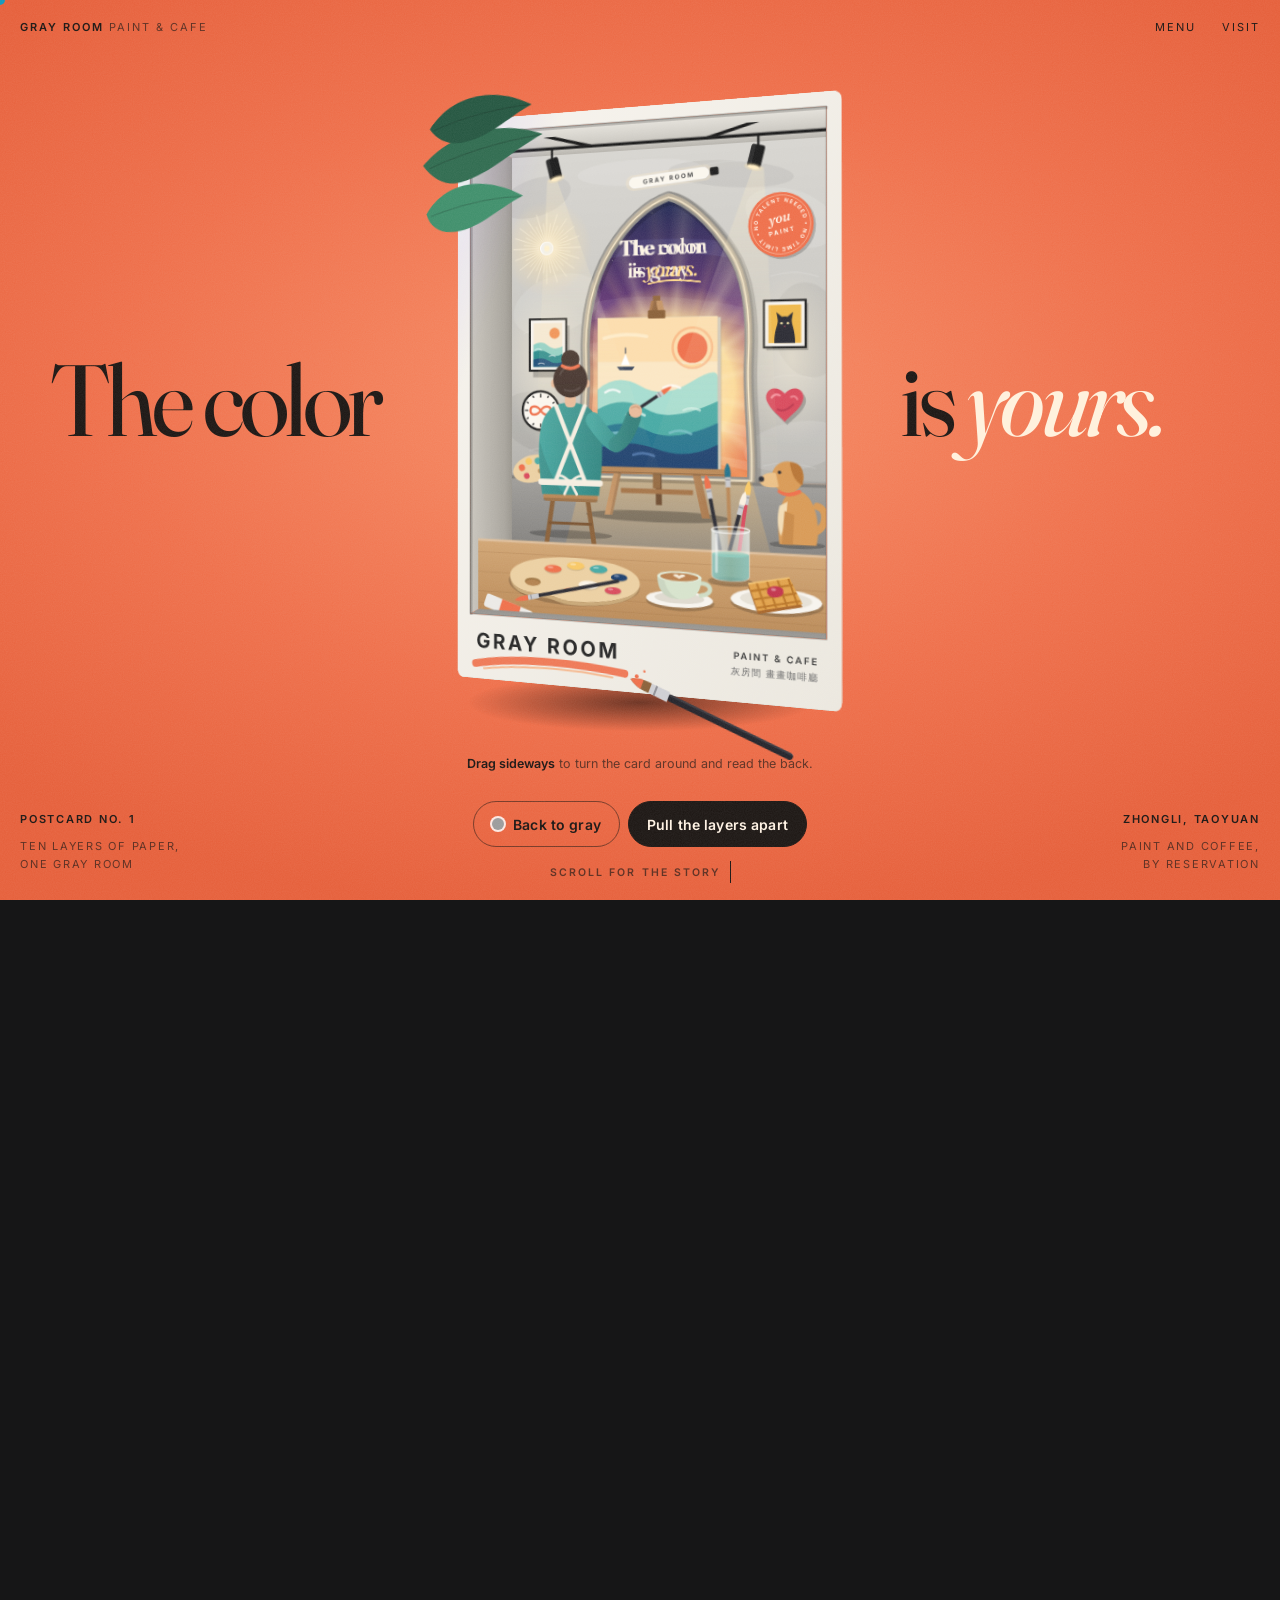
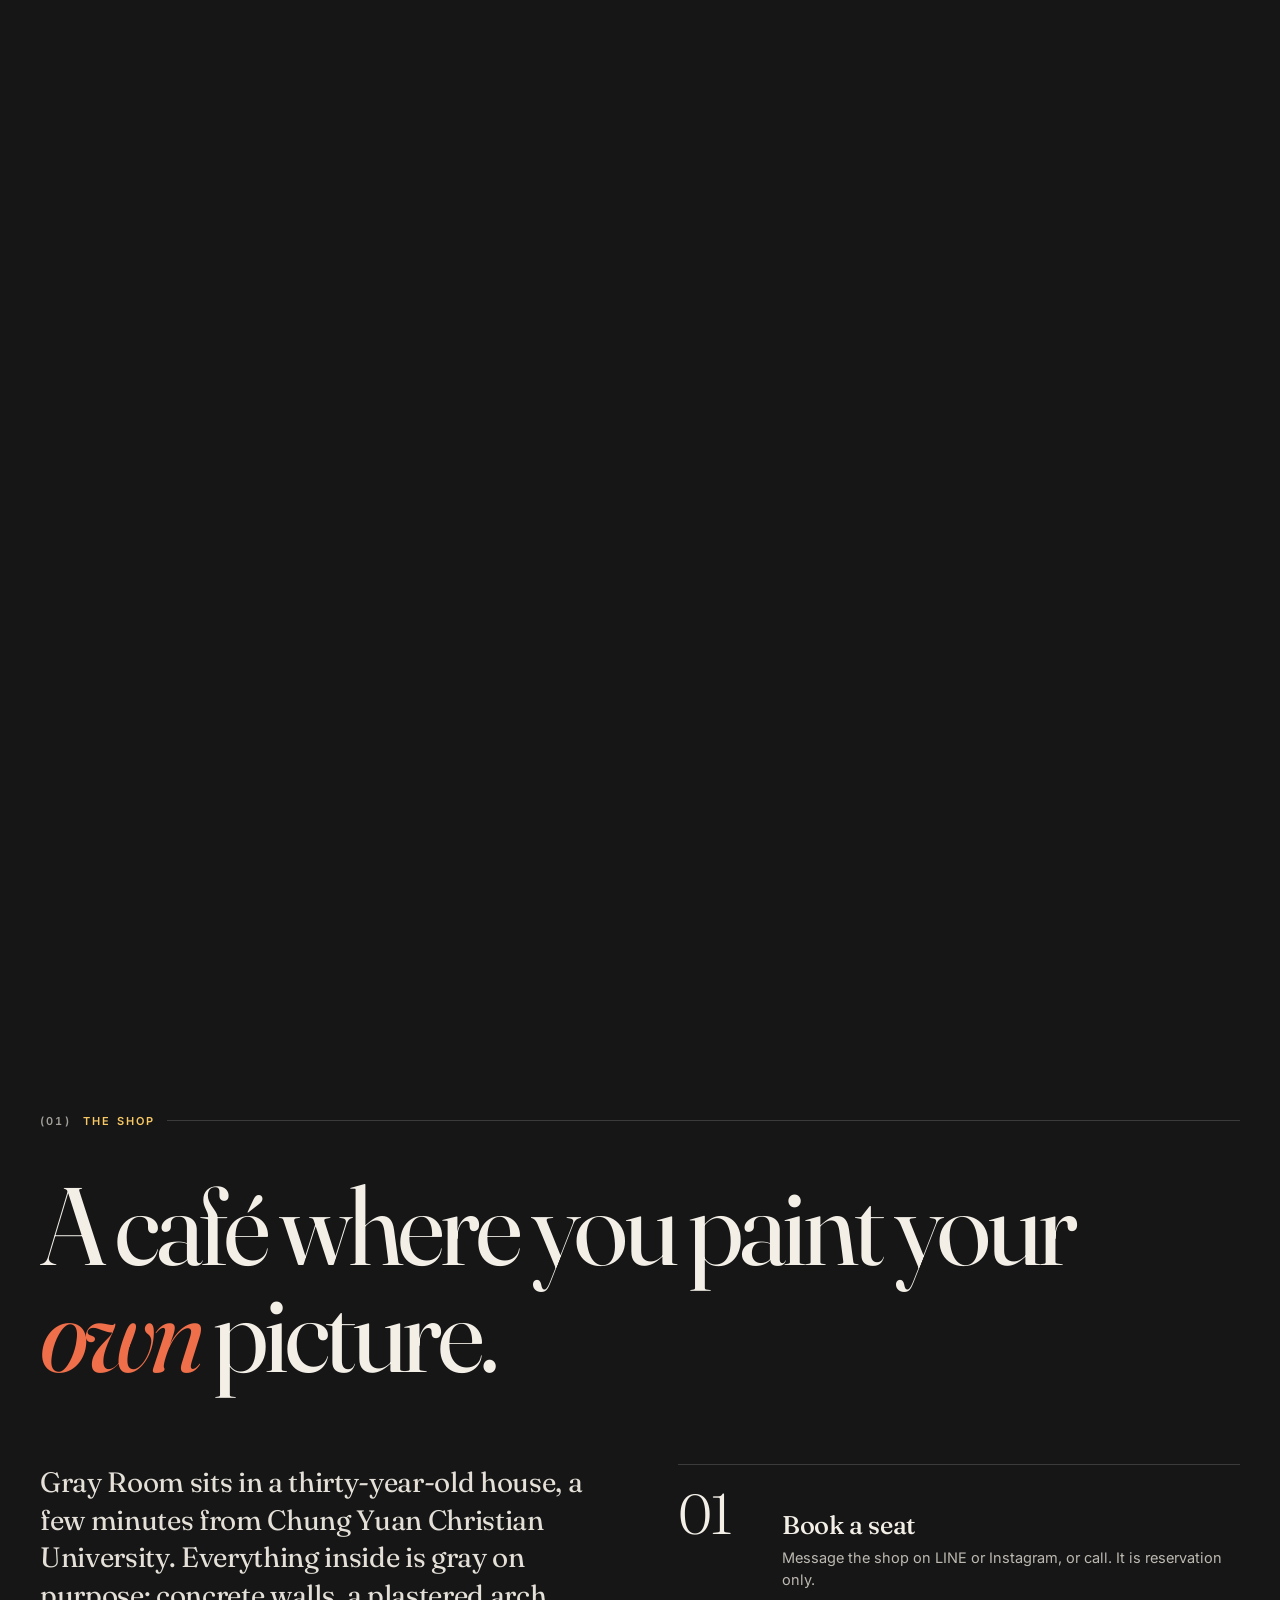
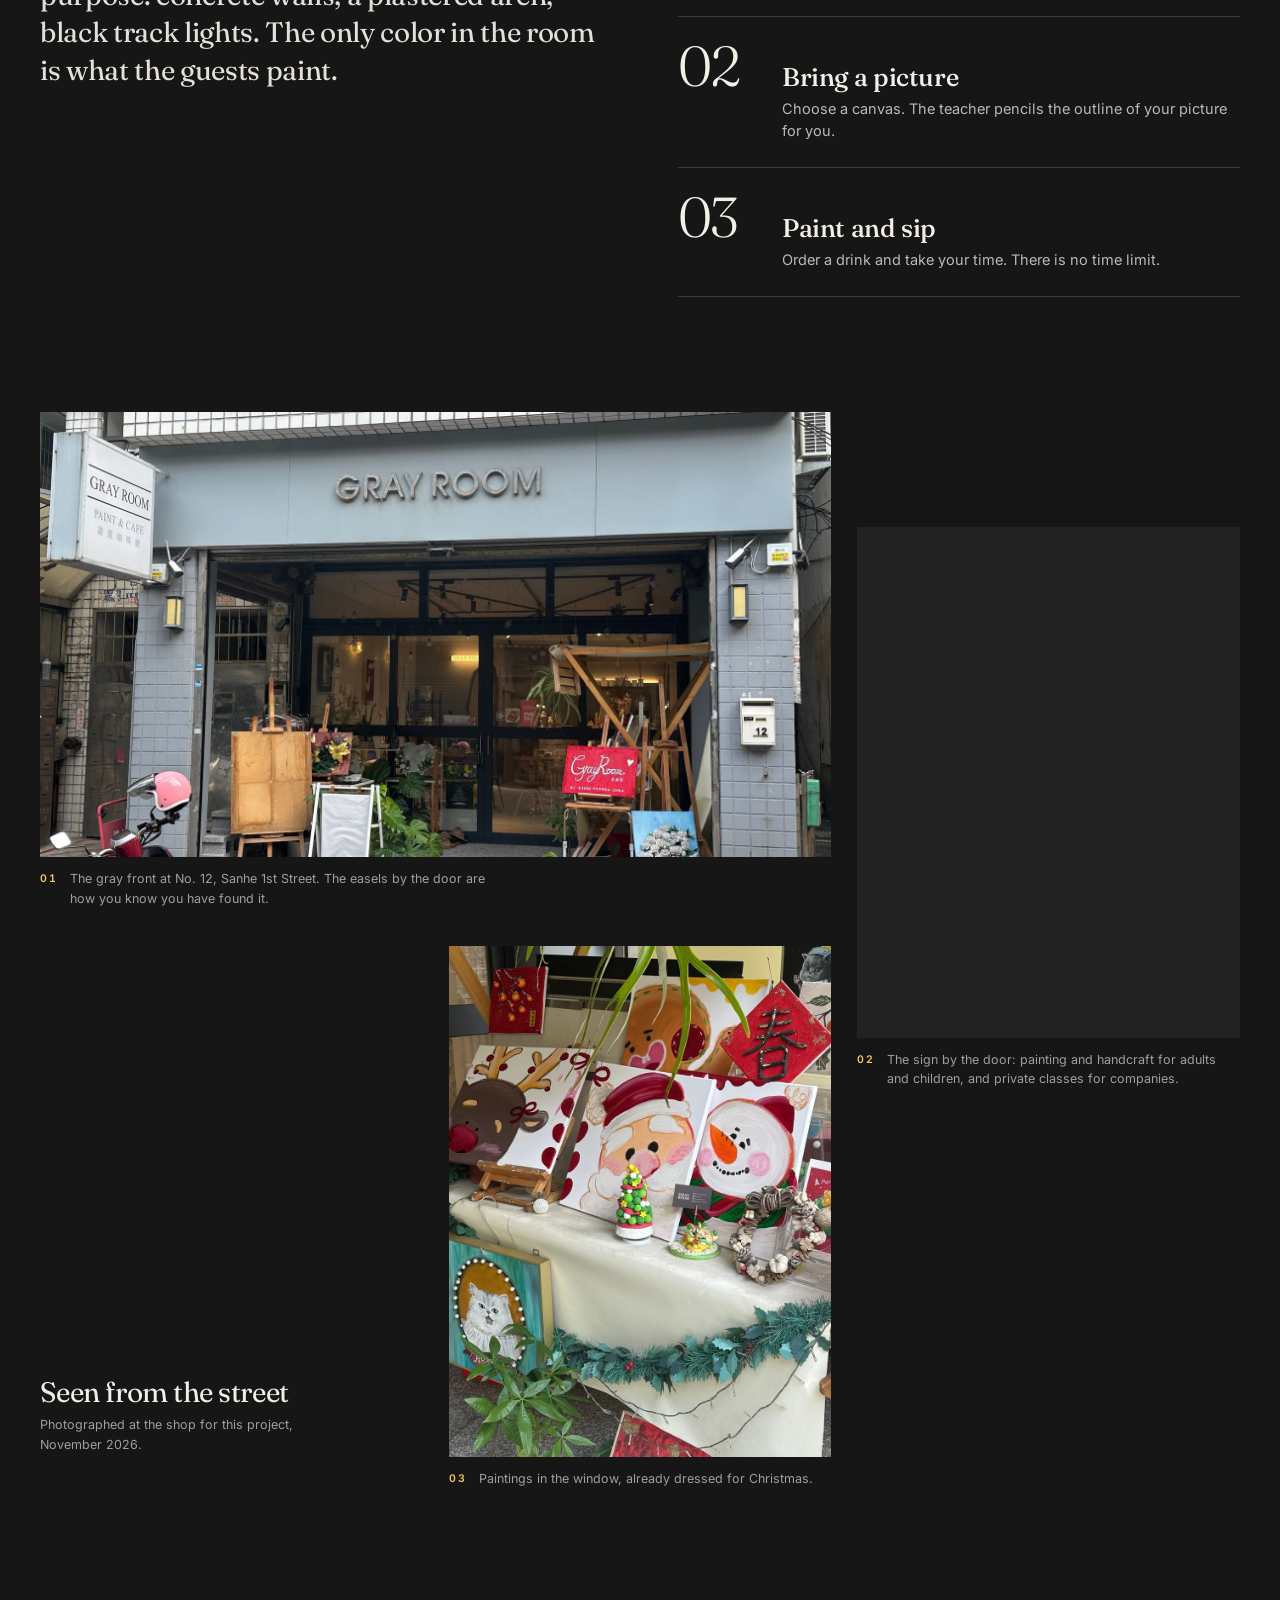
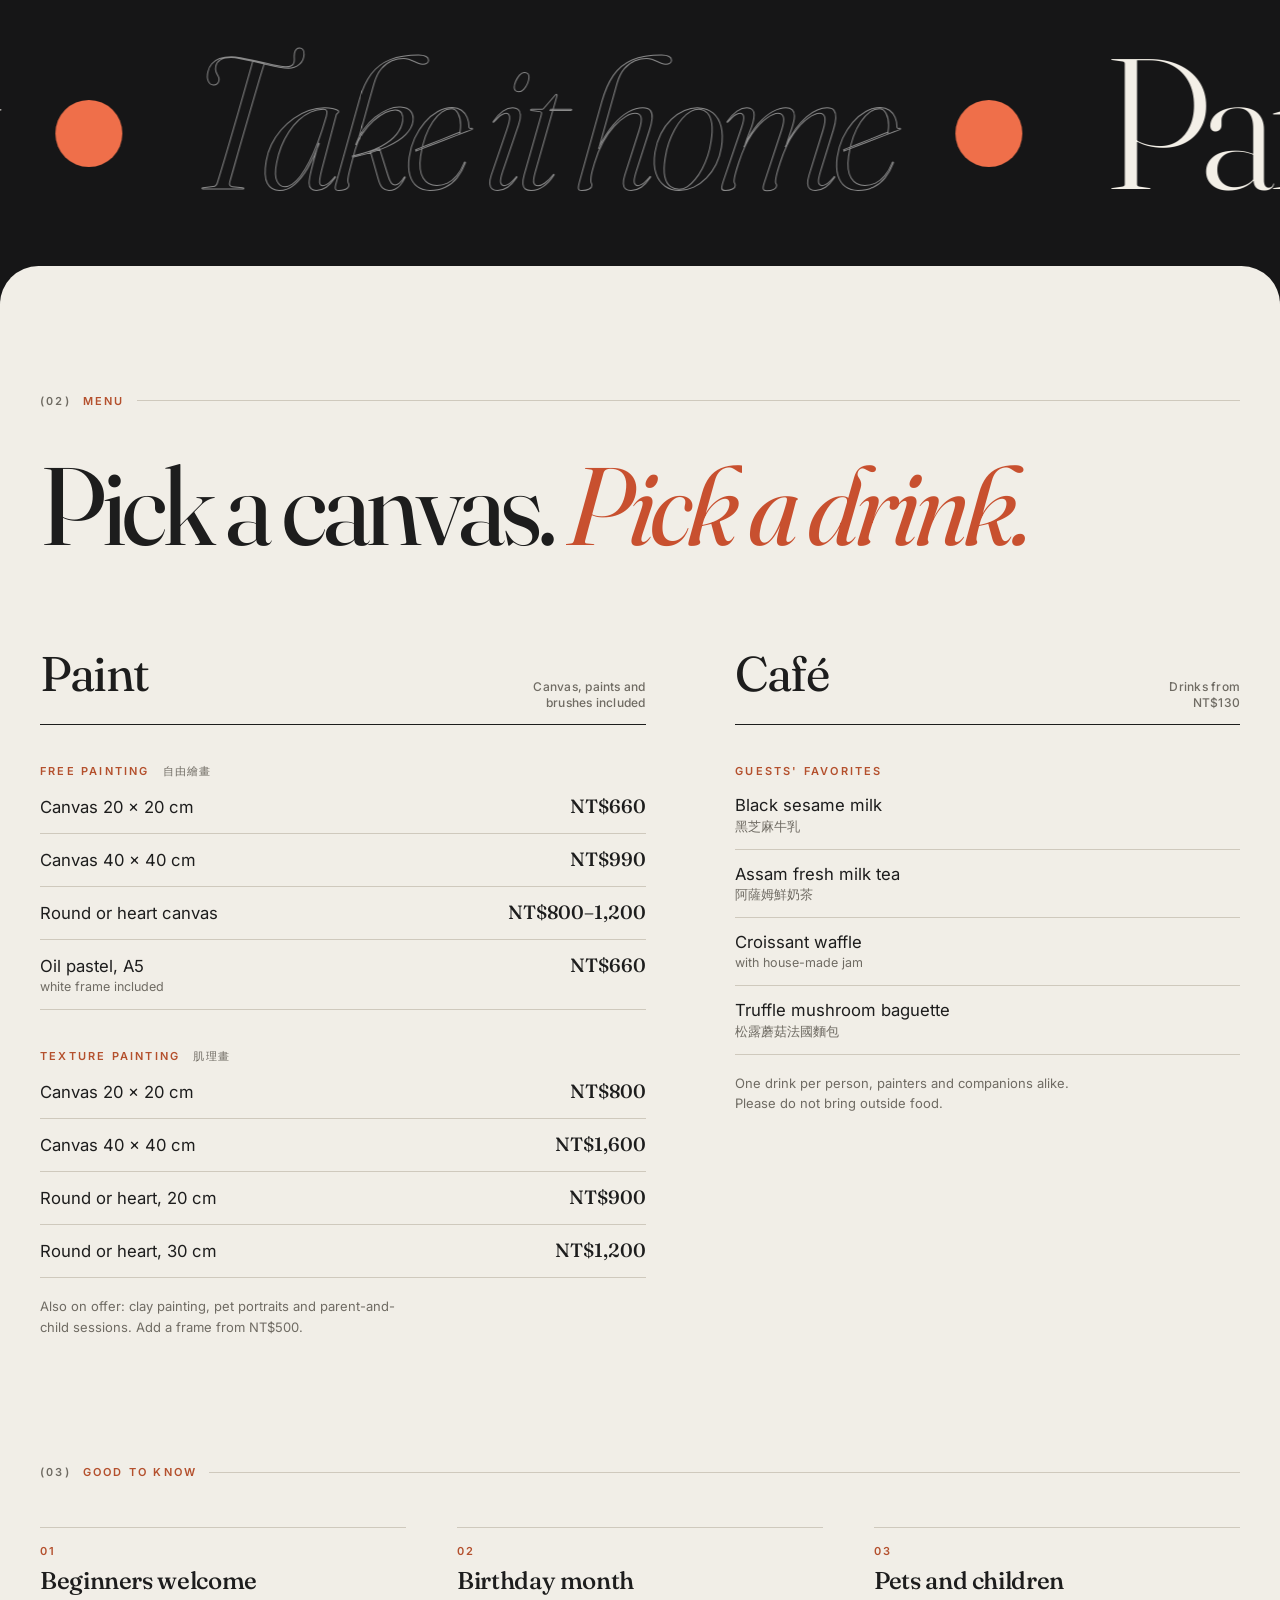
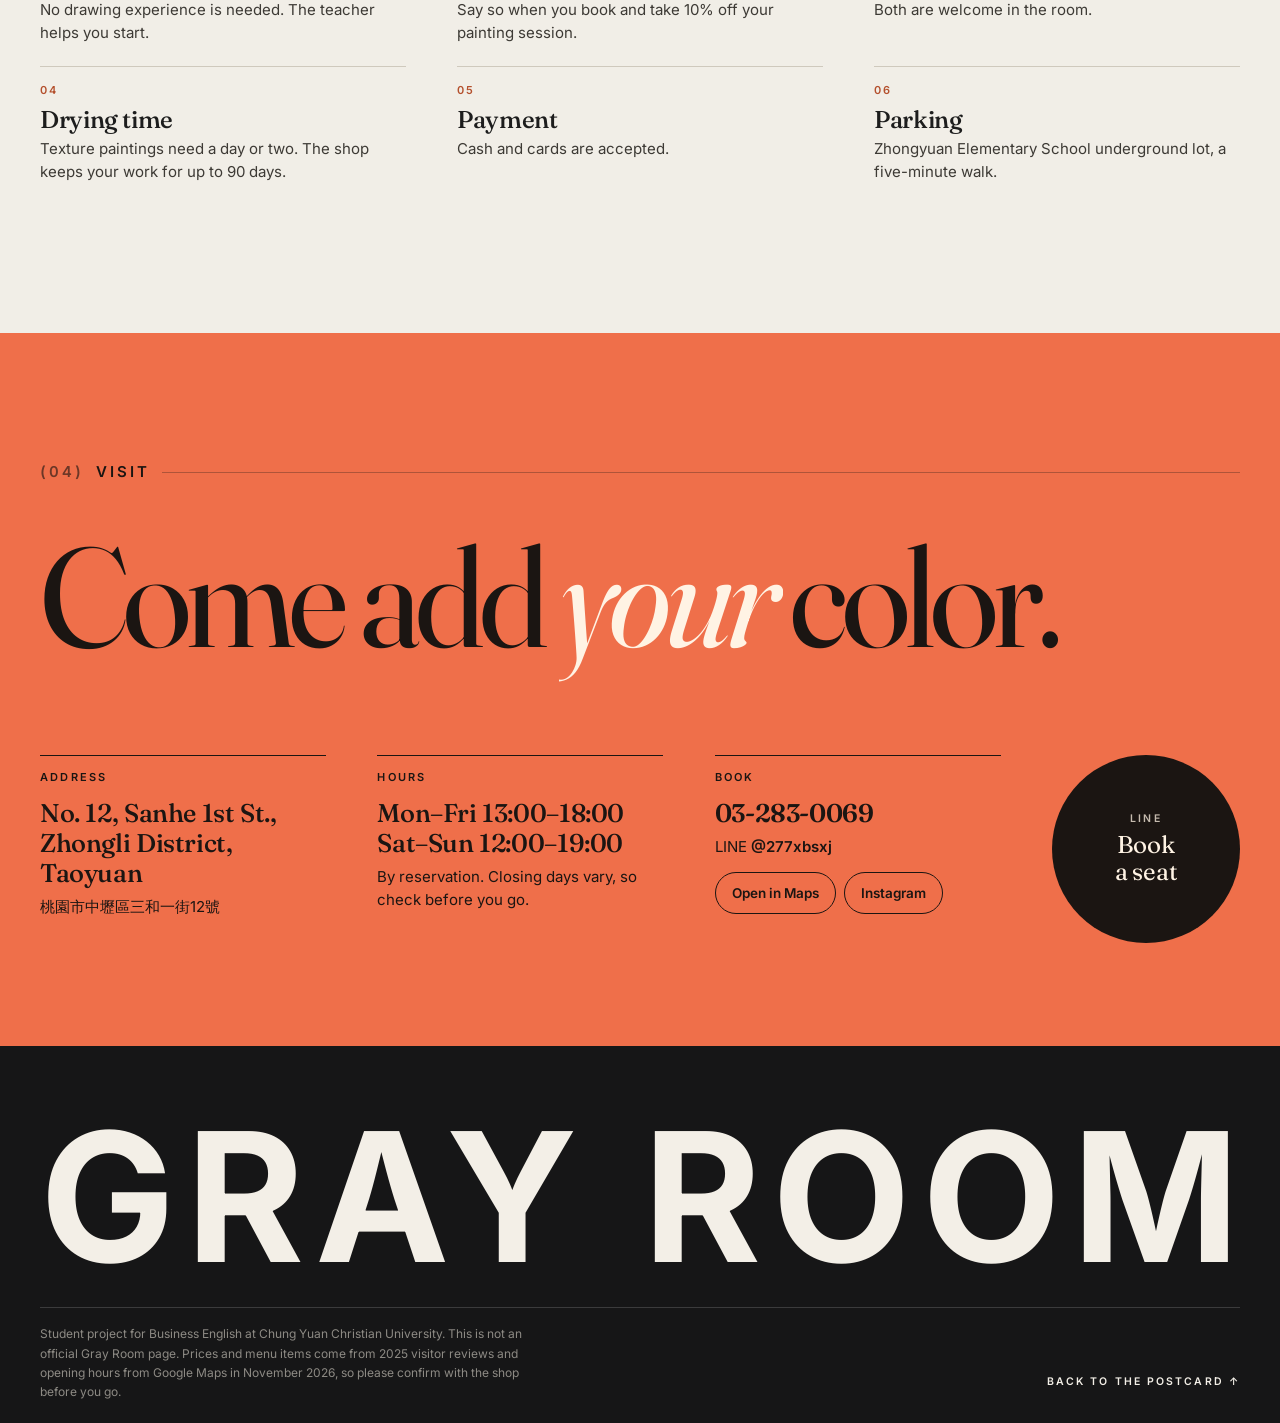
==== commit 1fb9839b: "Gray Room postcard: print stills extend past the card edge for A6 The printed card is now full colou" ====
--- a/grayroom/index.html
+++ b/grayroom/index.html
@@ -543,6 +543,10 @@
 body.print .app{position:fixed;inset:0;height:auto;min-height:0;padding:0}
 body.print .rig,body.print .layer,body.print .box,body.print .back{transition:none!important}
 body.print .back{border-radius:0}
+/* the paper runs past the card edge: A6 is 2.5 mm wider on each side, plus 3 mm of bleed */
+body.print:not(.print-back) .rig::before{content:"";position:absolute;left:-8%;top:-2.7027%;width:116%;height:105.4054%;background:linear-gradient(to bottom right,#f7f4ee,#ece8df)}   /* same gradient as the frame's paper (-80,-40,1160,1560 in card units) */
+body.print .back{background:none;overflow:visible}
+body.print .back::before{content:"";position:absolute;inset:-3% -8%;z-index:-1;background:linear-gradient(135deg,#f7f4ee,#ece8df)}
 .force-c .copy.c{-webkit-clip-path:none!important;clip-path:none!important}
 .force-c .copy.g{display:none!important}
 .arch-gray .lf{filter:grayscale(1) brightness(1.04)}
@@ -1622,7 +1626,7 @@
   const loader = $('#loader');
   if (PRINT) {
     // paper version: a still of the card. "arch" = the room stays gray, colour waits behind the arch.
-    if (STATE === 'color') { body.classList.add('is-color'); setAll('color'); }
+    if (STATE === 'color') { body.classList.add('is-color'); setAll('color'); els.forEach(el => el.classList.add('force-c')); }   // no paint mask: the paper runs past the card edge for the A6 trim and the bleed
     if (STATE === 'arch') {
       body.classList.add('arch-gray');
       els.forEach((el, i) => { if (['mural', 'frame', 'fore', 'words'].includes(layers[i].id)) el.classList.add('force-c'); });
